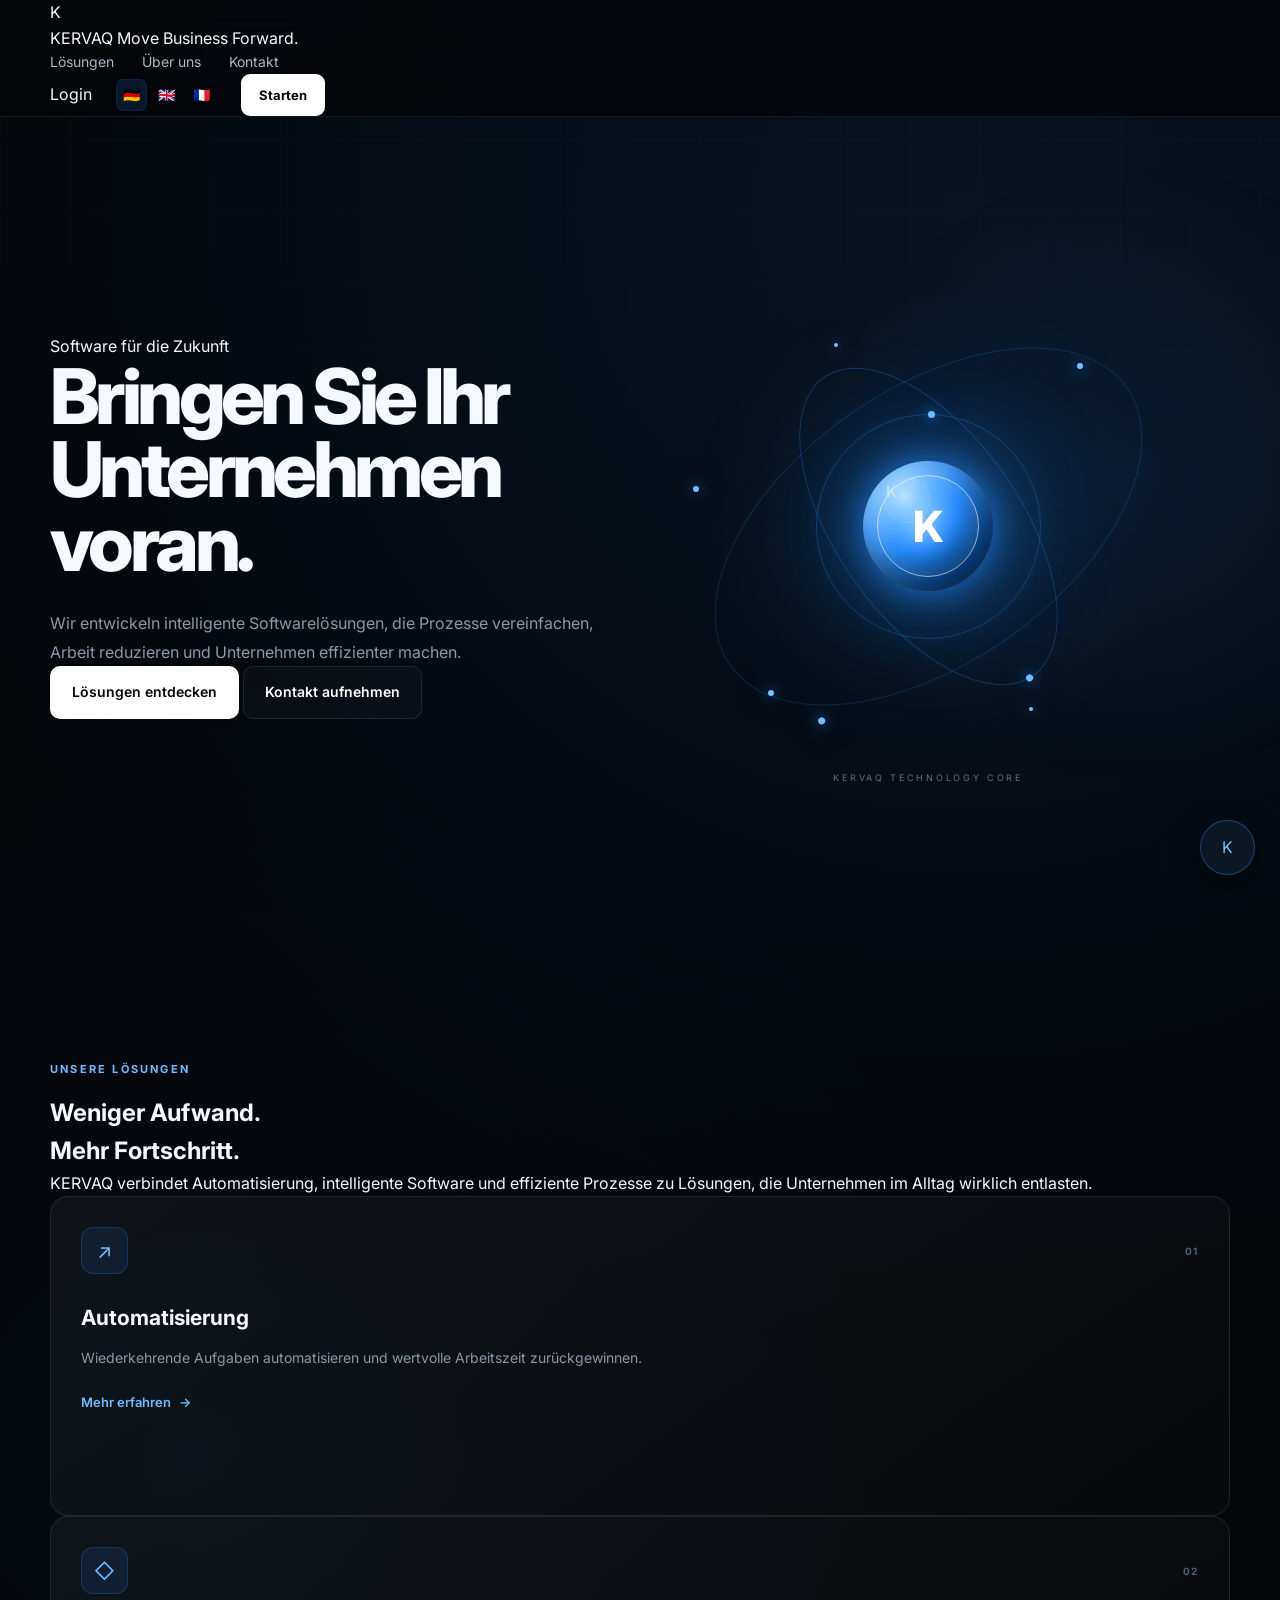
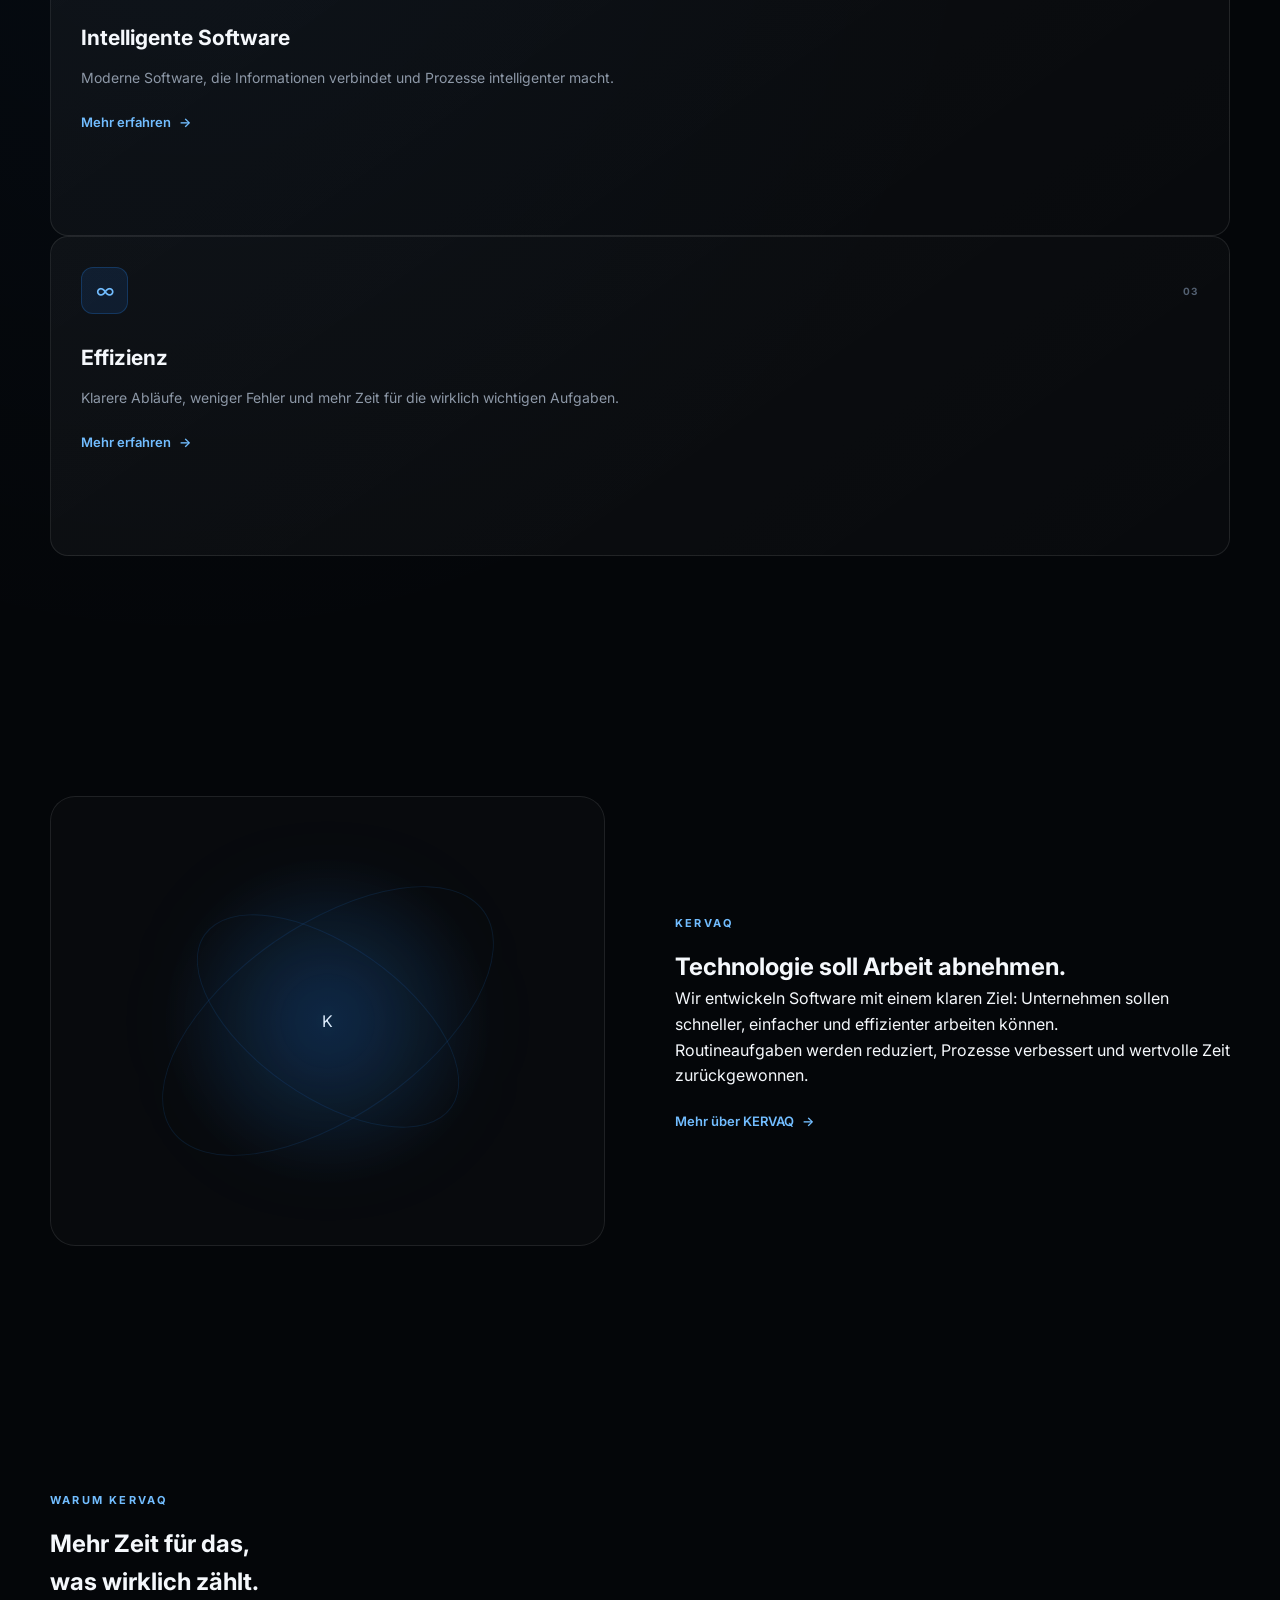
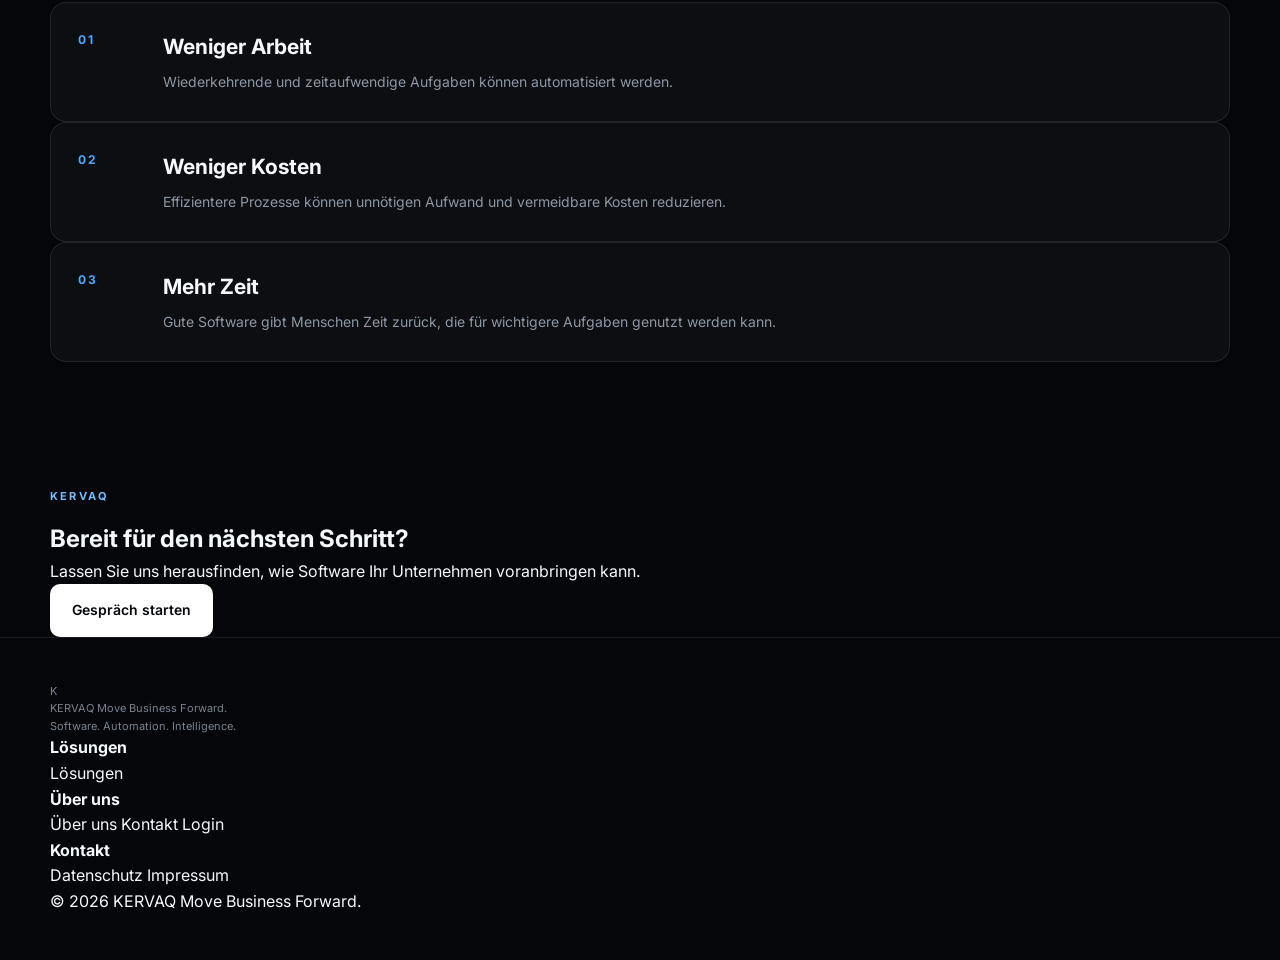
==== index.html @ b620b6ac "Update index.html" ====
<!DOCTYPE html>
<html lang="de">
<head>
    <meta charset="UTF-8">
    <meta name="viewport" content="width=device-width, initial-scale=1.0">

    <meta
        name="description"
        content="KERVAQ — Software und Automatisierung für Unternehmen. Move Business Forward."
    >

    <title>KERVAQ — Move Business Forward.</title>

    <link rel="stylesheet" href="style.css">
</head>

<body>

    <!-- =========================
         NAVIGATION
    ========================== -->
    <header class="navbar">
        <div class="container nav-container">

            <a href="index.html" class="brand">
                <div class="brand-mark">K</div>

                <div class="brand-text">
                    <span class="brand-name">KERVAQ</span>
                    <span class="brand-tagline">Move Business Forward.</span>
                </div>
            </a>

            <nav class="nav-links">
                <a href="loesungen.html" data-i18n="solutions">
                    Lösungen
                </a>

                <a href="ueber-uns.html" data-i18n="about">
                    Über uns
                </a>

                <a href="kontakt.html" data-i18n="contact">
                    Kontakt
                </a>
            </nav>

            <div class="nav-right">

                <a href="login.html" class="login-link" data-i18n="login">
                    Login
                </a>

                <div class="language-switcher">
                    <button
                        type="button"
                        class="lang-btn active"
                        data-lang="de"
                        aria-label="Deutsch"
                    >
                        🇩🇪
                    </button>

                    <button
                        type="button"
                        class="lang-btn"
                        data-lang="en"
                        aria-label="English"
                    >
                        🇬🇧
                    </button>

                    <button
                        type="button"
                        class="lang-btn"
                        data-lang="fr"
                        aria-label="Français"
                    >
                        🇫🇷
                    </button>
                </div>

                <a href="kontakt.html" class="nav-cta" data-i18n="start">
                    Starten
                </a>

                <button
                    type="button"
                    class="mobile-menu"
                    aria-label="Menü öffnen"
                >
                    <span></span>
                    <span></span>
                    <span></span>
                </button>

            </div>
        </div>
    </header>


    <main>

        <!-- =========================
             HERO
        ========================== -->
        <section class="hero">
            <div class="container">

                <div class="hero-layout">

                    <div class="hero-content">

                        <div class="hero-badge">
                            <span class="status-dot"></span>
                            <span data-i18n="heroBadge">
                                Intelligente Software für Unternehmen
                            </span>
                        </div>

                        <h1>
                            <span
                                class="hero-line"
                                data-i18n="heroTitle"
                            >
                                Bringen Sie Ihr Unternehmen voran.
                            </span>
                        </h1>

                        <p
                            class="hero-text"
                            data-i18n="heroText"
                        >
                            KERVAQ entwickelt intelligente Softwarelösungen,
                            die Prozesse automatisieren, Kosten reduzieren
                            und Unternehmen mehr Zeit für das Wesentliche geben.
                        </p>

                        <div class="hero-actions">

                            <a
                                href="kontakt.html"
                                class="btn btn-primary"
                                data-i18n="heroPrimary"
                            >
                                Projekt starten
                            </a>

                            <a
                                href="#loesungen"
                                class="btn btn-secondary"
                                data-i18n="heroSecondary"
                            >
                                Lösungen entdecken
                            </a>

                        </div>

                    </div>


                    <!-- TECHNOLOGY CORE -->
                    <div class="hero-visual">

                        <div class="tech-core">

                            <div class="system-grid"></div>

                            <div class="core-glow"></div>

                            <div class="ring ring-one"></div>
                            <div class="ring ring-two"></div>
                            <div class="ring ring-three"></div>

                            <div class="core">
                                <div class="core-inner">
                                    K
                                </div>
                            </div>

                            <div class="orbit-dot dot-one"></div>
                            <div class="orbit-dot dot-two"></div>
                            <div class="orbit-dot dot-three"></div>
                            <div class="orbit-dot dot-four"></div>
                            <div class="orbit-dot dot-five"></div>

                            <div class="core-label">
                                KERVAQ TECHNOLOGY CORE
                            </div>

                        </div>

                    </div>

                </div>

            </div>
        </section>


        <!-- =========================
             LÖSUNGEN
        ========================== -->
        <section class="section" id="loesungen">

            <div class="container">

                <div class="section-heading">

                    <span
                        class="eyebrow"
                        data-i18n="solutionsEyebrow"
                    >
                        UNSERE LÖSUNGEN
                    </span>

                    <h2 data-i18n="solutionsTitle">
                        Technologie, die Arbeit abnimmt.
                    </h2>

                    <p data-i18n="solutionsText">
                        Wir verbinden Automatisierung, intelligente Systeme
                        und moderne Software zu Lösungen, die Unternehmen
                        effizienter machen.
                    </p>

                </div>


                <div class="cards-grid">

                    <!-- CARD 01 -->
                    <article class="card">

                        <div class="card-top">

                            <div class="card-icon">
                                ↗
                            </div>

                            <span class="card-number">
                                01
                            </span>

                        </div>

                        <h3 data-i18n="automationTitle">
                            Automatisierung
                        </h3>

                        <p data-i18n="automationText">
                            Wiederkehrende Aufgaben automatisch erledigen
                            lassen und wertvolle Arbeitszeit zurückgewinnen.
                        </p>

                        <button
                            type="button"
                            class="learn-more"
                            data-open-text="automationDetails"
                        >
                            <span data-i18n="more">
                                Mehr erfahren
                            </span>

                            <span class="learn-arrow">
                                →
                            </span>
                        </button>

                        <div class="card-details">
                            <p></p>
                        </div>

                    </article>


                    <!-- CARD 02 -->
                    <article class="card">

                        <div class="card-top">

                            <div class="card-icon">
                                ◇
                            </div>

                            <span class="card-number">
                                02
                            </span>

                        </div>

                        <h3 data-i18n="intelligenceTitle">
                            Intelligente Systeme
                        </h3>

                        <p data-i18n="intelligenceText">
                            Moderne Software und intelligente Technologien
                            für bessere Entscheidungen und Abläufe.
                        </p>

                        <button
                            type="button"
                            class="learn-more"
                            data-open-text="intelligenceDetails"
                        >
                            <span data-i18n="more">
                                Mehr erfahren
                            </span>

                            <span class="learn-arrow">
                                →
                            </span>
                        </button>

                        <div class="card-details">
                            <p></p>
                        </div>

                    </article>


                    <!-- CARD 03 -->
                    <article class="card">

                        <div class="card-top">

                            <div class="card-icon">
                                ∞
                            </div>

                            <span class="card-number">
                                03
                            </span>

                        </div>

                        <h3 data-i18n="efficiencyTitle">
                            Mehr Effizienz
                        </h3>

                        <p data-i18n="efficiencyText">
                            Weniger Aufwand, weniger Kosten und mehr Zeit
                            für die Aufgaben, die wirklich wichtig sind.
                        </p>

                        <button
                            type="button"
                            class="learn-more"
                            data-open-text="efficiencyDetails"
                        >
                            <span data-i18n="more">
                                Mehr erfahren
                            </span>

                            <span class="learn-arrow">
                                →
                            </span>
                        </button>

                        <div class="card-details">
                            <p></p>
                        </div>

                    </article>

                </div>

            </div>

        </section>


        <!-- =========================
             ÜBER KERVAQ
        ========================== -->
        <section class="section section-dark">

            <div class="container about-grid">

                <div class="about-visual">

                    <div class="big-k">
                        <div class="big-k-glow"></div>
                        K
                    </div>

                </div>


                <div class="about-content">

                    <span
                        class="eyebrow"
                        data-i18n="aboutEyebrow"
                    >
                        ÜBER KERVAQ
                    </span>

                    <h2 data-i18n="aboutTitle">
                        Wir bauen Software,
                        die Unternehmen bewegt.
                    </h2>

                    <p data-i18n="aboutText">
                        Unternehmen sollten ihre Zeit nicht mit
                        wiederkehrenden manuellen Aufgaben verlieren.
                        KERVAQ entwickelt digitale Systeme, die genau
                        diese Arbeit übernehmen.
                    </p>

                    <p data-i18n="aboutText2">
                        Unser Ziel ist einfach: Prozesse vereinfachen,
                        Aufwand reduzieren und Unternehmen die Freiheit
                        geben, sich auf Wachstum zu konzentrieren.
                    </p>

                    <a
                        href="ueber-uns.html"
                        class="learn-more"
                    >
                        <span data-i18n="aboutLink">
                            Mehr über KERVAQ
                        </span>

                        <span class="learn-arrow">
                            →
                        </span>
                    </a>

                </div>

            </div>

        </section>


        <!-- =========================
             WARUM KERVAQ
        ========================== -->
        <section class="section">

            <div class="container">

                <div class="section-heading">

                    <span
                        class="eyebrow"
                        data-i18n="whyEyebrow"
                    >
                        WARUM KERVAQ
                    </span>

                    <h2 data-i18n="whyTitle">
                        Weniger Arbeit. Mehr Möglichkeiten.
                    </h2>

                </div>


                <div class="features-grid">

                    <div class="feature">

                        <span class="feature-number">
                            01
                        </span>

                        <div>
                            <h3 data-i18n="feature1Title">
                                Weniger manuelle Arbeit
                            </h3>

                            <p data-i18n="feature1Text">
                                Automatisierte Prozesse übernehmen
                                wiederkehrende Aufgaben und sparen Zeit.
                            </p>
                        </div>

                    </div>


                    <div class="feature">

                        <span class="feature-number">
                            02
                        </span>

                        <div>
                            <h3 data-i18n="feature2Title">
                                Weniger Kosten
                            </h3>

                            <p data-i18n="feature2Text">
                                Effizientere Abläufe reduzieren unnötigen
                                Aufwand und schaffen neue Möglichkeiten.
                            </p>
                        </div>

                    </div>


                    <div class="feature">

                        <span class="feature-number">
                            03
                        </span>

                        <div>
                            <h3 data-i18n="feature3Title">
                                Mehr Zeit
                            </h3>

                            <p data-i18n="feature3Text">
                                Mehr Zeit für Kunden, Wachstum, Strategie
                                und die wirklich wichtigen Dinge.
                            </p>
                        </div>

                    </div>

                </div>

            </div>

        </section>


        <!-- =========================
             CTA
        ========================== -->
        <section class="cta-section">

            <div class="container">

                <div class="cta-box">

                    <span
                        class="eyebrow"
                        data-i18n="ctaEyebrow"
                    >
                        BEREIT FÜR DEN NÄCHSTEN SCHRITT?
                    </span>

                    <h2 data-i18n="ctaTitle">
                        Lassen Sie uns Ihr Unternehmen
                        voranbringen.
                    </h2>

                    <p data-i18n="ctaText">
                        Erzählen Sie uns von Ihrem Unternehmen und Ihren
                        Herausforderungen. Gemeinsam finden wir heraus,
                        was sich automatisieren und verbessern lässt.
                    </p>

                    <a
                        href="kontakt.html"
                        class="btn btn-primary"
                        data-i18n="ctaButton"
                    >
                        Kontakt aufnehmen
                    </a>

                </div>

            </div>

        </section>

    </main>


    <!-- =========================
         AI CHAT
    ========================== -->
    <button
        type="button"
        class="ai-open"
        aria-label="KERVAQ AI öffnen"
    >
        <span class="ai-pulse"></span>
        K
    </button>


    <div class="ai-chat">

        <div class="ai-chat-header">

            <div>
                <strong data-i18n="aiTitle">
                    KERVAQ AI
                </strong>

                <span>
                    Online
                </span>
            </div>

            <button
                type="button"
                class="ai-close"
                aria-label="Chat schließen"
            >
                ×
            </button>

        </div>


        <div class="ai-messages">

            <div
                class="ai-welcome"
                data-i18n="aiWelcome"
            >
                Hallo! Ich bin die KERVAQ AI.
                Wie kann ich Ihnen helfen?
            </div>

        </div>


        <form class="ai-form">

            <input
                type="text"
                data-i18n-placeholder="aiPlaceholder"
                placeholder="Frage über KERVAQ..."
                autocomplete="off"
            >

            <button
                type="submit"
                aria-label="Nachricht senden"
            >
                →
            </button>

        </form>

    </div>


    <!-- =========================
         FOOTER
    ========================== -->
    <footer class="footer">

        <div class="container">

            <div class="footer-grid">

                <div class="footer-brand">

                    <a href="index.html" class="brand">

                        <div class="brand-mark">
                            K
                        </div>

                        <div class="brand-text">
                            <span class="brand-name">
                                KERVAQ
                            </span>

                            <span class="brand-tagline">
                                Move Business Forward.
                            </span>
                        </div>

                    </a>

                    <p>
                        Software. Automation. Intelligence.
                    </p>

                </div>


                <div class="footer-column">

                    <h4 data-i18n="footerSolutions">
                        Lösungen
                    </h4>

                    <a
                        href="loesungen.html"
                        data-i18n="solutions"
                    >
                        Lösungen
                    </a>

                </div>


                <div class="footer-column">

                    <h4 data-i18n="footerAbout">
                        Unternehmen
                    </h4>

                    <a
                        href="ueber-uns.html"
                        data-i18n="about"
                    >
                        Über uns
                    </a>

                    <a
                        href="kontakt.html"
                        data-i18n="contact"
                    >
                        Kontakt
                    </a>

                    <a
                        href="login.html"
                        data-i18n="login"
                    >
                        Login
                    </a>

                </div>


                <div class="footer-column">

                    <h4 data-i18n="footerContact">
                        Rechtliches
                    </h4>

                    <a
                        href="datenschutz.html"
                        data-i18n="footerPrivacy"
                    >
                        Datenschutz
                    </a>

                    <a
                        href="impressum.html"
                        data-i18n="footerImprint"
                    >
                        Impressum
                    </a>

                </div>

            </div>


            <div class="footer-bottom">

                <span>
                    © 2026 KERVAQ
                </span>

                <span>
                    Move Business Forward.
                </span>

            </div>

        </div>

    </footer>


    <script src="script.js"></script>

</body>
</html>
---- style.css ----
@import url('https://fonts.googleapis.com/css2?family=Inter:wght@400;500;600;700;800&display=swap');

:root {
    --bg: #040609;
    --bg-2: #070b10;
    --bg-3: #0a1017;

    --card: rgba(255, 255, 255, 0.035);
    --card-hover: rgba(255, 255, 255, 0.065);

    --border: rgba(255, 255, 255, 0.09);
    --border-blue: rgba(36, 140, 255, 0.28);

    --text: #f5f8fc;
    --muted: #8d98a7;
    --muted-2: #667180;

    --blue: #248cff;
    --blue-light: #72bdff;
    --blue-dark: #0754a5;

    --blue-glow: rgba(36, 140, 255, 0.18);

    --success: #39e994;
    --danger: #ff7777;

    --max: 1180px;
}


/* =========================================================
   RESET
========================================================= */

* {
    margin: 0;
    padding: 0;
    box-sizing: border-box;
}

html {
    scroll-behavior: smooth;
}

body {
    min-height: 100vh;

    font-family: "Inter", sans-serif;

    color: var(--text);

    background:
        radial-gradient(
            circle at 75% 5%,
            rgba(36, 140, 255, 0.10),
            transparent 28%
        ),
        radial-gradient(
            circle at 15% 35%,
            rgba(36, 140, 255, 0.035),
            transparent 28%
        ),
        var(--bg);

    line-height: 1.6;

    overflow-x: hidden;
}


/* subtle background grid */

body::before {
    content: "";

    position: fixed;

    inset: 0;

    pointer-events: none;

    background-image:
        linear-gradient(
            rgba(255,255,255,0.015) 1px,
            transparent 1px
        ),
        linear-gradient(
            90deg,
            rgba(255,255,255,0.015) 1px,
            transparent 1px
        );

    background-size: 70px 70px;

    mask-image:
        linear-gradient(
            to bottom,
            black,
            transparent 78%
        );

    z-index: -1;
}


a {
    color: inherit;
    text-decoration: none;
}

button,
input,
textarea {
    font: inherit;
}

button {
    cursor: pointer;
}

img {
    max-width: 100%;
    display: block;
}


/* =========================================================
   GLOBAL
========================================================= */

.container {
    width: min(
        var(--max),
        calc(100% - 40px)
    );

    margin: 0 auto;
}

.section {
    padding: 120px 0;
}

.eyebrow {
    display: inline-block;

    color: var(--blue-light);

    font-size: 11px;
    font-weight: 700;

    letter-spacing: 0.20em;

    text-transform: uppercase;

    margin-bottom: 15px;
}

.section-header {
    max-width: 720px;

    margin-bottom: 55px;
}

.section-title {
    font-size:
        clamp(36px, 5vw, 60px);

    line-height: 1.02;

    letter-spacing: -0.045em;

    font-weight: 800;
}

.section-text {
    max-width: 650px;

    color: var(--muted);

    font-size: 16px;

    line-height: 1.75;

    margin-top: 20px;
}


/* =========================================================
   NAVIGATION
========================================================= */

.navbar {
    position: sticky;

    top: 0;

    z-index: 1000;

    border-bottom:
        1px solid rgba(255,255,255,0.07);

    background:
        rgba(4,6,9,0.82);

    backdrop-filter: blur(20px);
}

.nav-inner {
    width: min(
        var(--max),
        calc(100% - 40px)
    );

    min-height: 82px;

    margin: 0 auto;

    display: flex;

    align-items: center;

    justify-content: space-between;

    gap: 30px;
}


/* logo */

.logo {
    display: flex;

    align-items: center;

    gap: 12px;

    flex-shrink: 0;
}

.logo-mark {
    width: 41px;
    height: 41px;

    display: grid;

    place-items: center;

    position: relative;

    border:
        1px solid
        rgba(36,140,255,0.55);

    border-radius: 11px;

    background:
        linear-gradient(
            145deg,
            rgba(36,140,255,0.12),
            rgba(36,140,255,0.025)
        );

    box-shadow:
        0 0 25px
        rgba(36,140,255,0.12);

    overflow: hidden;
}

.logo-mark::after {
    content: "";

    position: absolute;

    width: 22px;
    height: 22px;

    border:
        1px solid
        rgba(114,189,255,0.25);

    border-radius: 50%;

    animation:
        logoOrbit 5s linear infinite;
}

.logo-mark::before {
    content: "K";

    position: relative;

    z-index: 2;

    color: white;

    font-size: 21px;

    font-weight: 800;
}

.logo-text {
    display: flex;

    flex-direction: column;

    line-height: 1.05;
}

.logo-name {
    color: white;

    font-size: 18px;

    font-weight: 800;

    letter-spacing: 0.12em;
}

.logo-slogan {
    margin-top: 5px;

    color: var(--muted);

    font-size: 8px;

    letter-spacing: 0.13em;

    text-transform: uppercase;
}


/* nav */

.nav-right {
    display: flex;

    align-items: center;

    gap: 24px;
}

.nav-links {
    display: flex;

    align-items: center;

    gap: 28px;
}

.nav-links a {
    position: relative;

    color: #aeb7c4;

    font-size: 14px;

    transition:
        color 0.25s ease;
}

.nav-links a::after {
    content: "";

    position: absolute;

    left: 0;
    right: 0;

    bottom: -9px;

    height: 1px;

    background:
        var(--blue);

    transform:
        scaleX(0);

    transform-origin: center;

    transition:
        transform 0.25s ease;

    box-shadow:
        0 0 10px
        var(--blue);
}

.nav-links a:hover,
.nav-links a.active {
    color: white;
}

.nav-links a:hover::after,
.nav-links a.active::after {
    transform: scaleX(1);
}


/* nav actions */

.nav-actions {
    display: flex;

    align-items: center;

    gap: 10px;
}

.lang-switch {
    display: flex;

    align-items: center;

    gap: 3px;

    padding: 4px;

    border:
        1px solid
        var(--border);

    border-radius: 10px;

    background:
        rgba(255,255,255,0.025);
}

.lang-btn {
    border: 0;

    background: transparent;

    color: #788493;

    padding: 5px 7px;

    border-radius: 7px;

    font-size: 14px;

    transition:
        all 0.2s ease;
}

.lang-btn:hover,
.lang-btn.active {
    color: white;

    background:
        rgba(36,140,255,0.14);

    box-shadow:
        inset 0 0 0 1px
        rgba(36,140,255,0.10);
}

.nav-cta {
    padding: 11px 18px;

    border-radius: 9px;

    background: white;

    color: #040609;

    font-size: 13px;

    font-weight: 700;

    transition:
        transform 0.2s ease,
        box-shadow 0.2s ease;
}

.nav-cta:hover {
    transform:
        translateY(-2px);

    box-shadow:
        0 10px 35px
        rgba(255,255,255,0.13);
}

.mobile-menu {
    display: none;

    width: 42px;
    height: 42px;

    border:
        1px solid
        var(--border);

    border-radius: 9px;

    background:
        rgba(255,255,255,0.04);

    color: white;
}


/* =========================================================
   HERO
========================================================= */

.hero {
    position: relative;

    min-height:
        calc(100vh - 82px);

    display: flex;

    align-items: center;

    overflow: hidden;
}


/* blue light in hero */

.hero::before {
    content: "";

    position: absolute;

    width: 650px;
    height: 650px;

    right: -180px;
    top: 30px;

    border-radius: 50%;

    background:
        radial-gradient(
            circle,
            rgba(36,140,255,0.09),
            transparent 68%
        );

    pointer-events: none;
}


.hero-layout {
    min-height:
        calc(100vh - 82px);

    display: grid;

    grid-template-columns:
        minmax(0, 0.95fr)
        minmax(480px, 1.05fr);

    align-items: center;

    gap: 30px;
}


/* left */

.hero-content {
    position: relative;

    z-index: 5;

    padding:
        60px 0;

    animation:
        fadeUp 0.8s ease both;
}

.badge {
    display: inline-flex;

    align-items: center;

    gap: 9px;

    padding: 8px 13px;

    margin-bottom: 28px;

    border:
        1px solid
        rgba(36,140,255,0.25);

    border-radius: 999px;

    background:
        rgba(36,140,255,0.07);

    color:
        #83bdff;

    font-size: 11px;

    letter-spacing: 0.12em;

    text-transform: uppercase;
}

.badge-dot {
    width: 6px;
    height: 6px;

    border-radius: 50%;

    background:
        var(--blue);

    box-shadow:
        0 0 14px
        var(--blue);

    animation:
        pulse 2s infinite;
}

.hero h1 {
    max-width: 700px;

    font-size:
        clamp(48px, 6vw, 82px);

    line-height: 0.96;

    letter-spacing: -0.06em;

    font-weight: 800;
}

.hero-line {
    display: block;
}

.gradient-text {
    background:
        linear-gradient(
            100deg,
            #ffffff 10%,
            #b8ddff 48%,
            #248cff 100%
        );

    -webkit-background-clip: text;

    background-clip: text;

    color: transparent;
}

.hero p {
    max-width: 590px;

    margin-top: 28px;

    color: var(--muted);

    font-size: 16px;

    line-height: 1.8;
}

.hero-buttons {
    display: flex;

    align-items: center;

    gap: 12px;

    margin-top: 34px;

    flex-wrap: wrap;
}


/* =========================================================
   BUTTONS
========================================================= */

.btn {
    display: inline-flex;

    align-items: center;

    justify-content: center;

    gap: 9px;

    padding: 14px 21px;

    border:
        1px solid
        var(--border);

    border-radius: 10px;

    font-size: 14px;

    font-weight: 600;

    transition:
        all 0.25s ease;
}

.btn-primary {
    background: white;

    color: #040609;

    box-shadow:
        0 0 0
        rgba(36,140,255,0);
}

.btn-primary:hover {
    transform:
        translateY(-2px);

    box-shadow:
        0 12px 40px
        rgba(36,140,255,0.18);
}

.btn-secondary {
    color: white;

    background:
        rgba(255,255,255,0.025);
}

.btn-secondary:hover {
    transform:
        translateY(-2px);

    background:
        rgba(36,140,255,0.08);

    border-color:
        rgba(36,140,255,0.30);
}


/* =========================================================
   TECHNOLOGY CORE
========================================================= */

.hero-visual {
    min-height: 650px;

    position: relative;

    display: flex;

    align-items: center;

    justify-content: center;
}

.hero-visual::before {
    content: "";

    position: absolute;

    width: 500px;
    height: 500px;

    border-radius: 50%;

    background:
        radial-gradient(
            circle,
            rgba(36,140,255,0.11),
            transparent 68%
        );
}

.tech-core {
    position: relative;

    width: 520px;
    height: 520px;

    display: grid;

    place-items: center;
}


/* grid */

.system-grid {
    position: absolute;

    width: 440px;
    height: 440px;

    border-radius: 50%;

    background-image:
        linear-gradient(
            rgba(36,140,255,0.045) 1px,
            transparent 1px
        ),
        linear-gradient(
            90deg,
            rgba(36,140,255,0.045) 1px,
            transparent 1px
        );

    background-size: 34px 34px;

    mask-image:
        radial-gradient(
            circle,
            black 20%,
            transparent 72%
        );

    transform:
        perspective(500px)
        rotateX(62deg);

    animation:
        gridPulse 5s ease-in-out infinite;
}


/* glow */

.core-glow {
    position: absolute;

    width: 190px;
    height: 190px;

    border-radius: 50%;

    background:
        rgba(36,140,255,0.22);

    filter:
        blur(48px);

    animation:
        coreGlow 3s ease-in-out infinite;
}


/* central planet */

.core {
    position: relative;

    width: 130px;
    height: 130px;

    border-radius: 50%;

    z-index: 5;

    background:
        radial-gradient(
            circle at 32% 27%,
            #b4e2ff 0%,
            #5eb2ff 22%,
            #248cff 43%,
            #0751a4 70%,
            #021b3b 100%
        );

    box-shadow:
        0 0 35px
        rgba(36,140,255,0.65),

        0 0 90px
        rgba(36,140,255,0.30),

        inset -14px -18px 30px
        rgba(0,0,0,0.38),

        inset 10px 8px 25px
        rgba(255,255,255,0.25);

    animation:
        coreFloat 4s ease-in-out infinite;
}

.core::before {
    content: "";

    position: absolute;

    inset: 14px;

    border:
        1px solid
        rgba(255,255,255,0.58);

    border-radius: 50%;

    box-shadow:
        inset 0 0 20px
        rgba(255,255,255,0.12);
}

.core::after {
    content: "K";

    position: absolute;

    inset: 0;

    display: grid;

    place-items: center;

    color: white;

    font-size: 43px;

    font-weight: 800;

    text-shadow:
        0 0 20px
        rgba(255,255,255,0.45);
}

.core-inner {
    position: absolute;

    width: 45px;
    height: 45px;

    top: 17px;
    left: 22px;

    border:
        1px solid
        rgba(255,255,255,0.22);

    border-radius: 50%;

    opacity: 0.55;
}


/* orbit rings */

.ring {
    position: absolute;

    border:
        1px solid
        rgba(36,140,255,0.28);

    border-radius: 50%;

    pointer-events: none;
}

.ring-one {
    width: 225px;
    height: 225px;

    animation:
        orbitOne 13s linear infinite;
}

.ring-two {
    width: 365px;
    height: 185px;

    transform:
        rotate(55deg);

    animation:
        orbitTwo 16s linear infinite;
}

.ring-three {
    width: 485px;
    height: 275px;

    transform:
        rotate(-35deg);

    border-color:
        rgba(36,140,255,0.20);

    animation:
        orbitThree 21s linear infinite;
}


/* little points on orbit */

.ring-one::after,
.ring-two::after,
.ring-three::after {
    content: "";

    position: absolute;

    width: 7px;
    height: 7px;

    border-radius: 50%;

    background:
        #72bdff;

    box-shadow:
        0 0 14px
        #248cff,

        0 0 30px
        rgba(36,140,255,0.55);
}

.ring-one::after {
    top: -4px;
    left: 50%;
}

.ring-two::after {
    top: 50%;
    right: -4px;
}

.ring-three::after {
    bottom: 13%;
    left: 8%;
}


/* extra points */

.orbit-dot {
    position: absolute;

    width: 6px;
    height: 6px;

    border-radius: 50%;

    background:
        #7ac1ff;

    box-shadow:
        0 0 14px
        #248cff,

        0 0 30px
        rgba(36,140,255,0.55);

    z-index: 4;
}

.dot-one {
    top: 97px;
    right: 105px;

    animation:
        dotFloatOne 4s ease-in-out infinite;
}

.dot-two {
    bottom: 90px;
    left: 100px;

    animation:
        dotFloatTwo 5s ease-in-out infinite;
}

.dot-three {
    top: 220px;
    left: 25px;

    animation:
        dotFloatThree 4.5s ease-in-out infinite;
}

.dot-four {
    top: 77px;
    left: 166px;

    width: 4px;
    height: 4px;
}

.dot-five {
    bottom: 75px;
    right: 155px;

    width: 4px;
    height: 4px;
}


/* label */

.core-label {
    position: absolute;

    bottom: 1px;

    color:
        #667180;

    font-size: 9px;

    letter-spacing: 0.30em;

    text-transform: uppercase;
}


/* =========================================================
   SOLUTION CARDS
========================================================= */

.cards {
    display: grid;

    grid-template-columns:
        repeat(3, 1fr);

    gap: 18px;

    align-items: start;
}

.card {
    position: relative;

    min-height: 320px;

    padding: 30px;

    border:
        1px solid
        var(--border);

    border-radius: 18px;

    background:
        linear-gradient(
            145deg,
            rgba(255,255,255,0.045),
            rgba(255,255,255,0.018)
        );

    overflow: hidden;

    transition:
        transform 0.35s ease,
        border-color 0.35s ease,
        background 0.35s ease,
        box-shadow 0.35s ease;
}

.card::before {
    content: "";

    position: absolute;

    width: 230px;
    height: 230px;

    top: -120px;
    right: -110px;

    border-radius: 50%;

    background:
        rgba(36,140,255,0.09);

    filter:
        blur(40px);

    opacity: 0;

    transition:
        opacity 0.35s ease;
}

.card:hover,
.card.open {
    transform:
        translateY(-6px);

    border-color:
        var(--border-blue);

    background:
        linear-gradient(
            145deg,
            rgba(255,255,255,0.065),
            rgba(36,140,255,0.025)
        );

    box-shadow:
        0 20px 65px
        rgba(0,0,0,0.25);
}

.card:hover::before,
.card.open::before {
    opacity: 1;
}

.card-top {
    display: flex;

    align-items: center;

    justify-content: space-between;

    margin-bottom: 27px;
}

.card-icon {
    width: 47px;
    height: 47px;

    display: grid;

    place-items: center;

    border:
        1px solid
        rgba(36,140,255,0.24);

    border-radius: 12px;

    background:
        rgba(36,140,255,0.11);

    color:
        var(--blue-light);

    font-size: 20px;

    transition:
        transform 0.3s ease,
        box-shadow 0.3s ease;
}

.card:hover .card-icon {
    transform:
        scale(1.06)
        rotate(-5deg);

    box-shadow:
        0 0 25px
        rgba(36,140,255,0.16);
}

.card-number {
    color:
        #536071;

    font-size: 10px;

    font-weight: 700;

    letter-spacing: 0.16em;
}

.card h3 {
    font-size: 21px;

    margin-bottom: 11px;
}

.card p {
    color:
        var(--muted);

    font-size: 14px;

    line-height: 1.7;
}


/* more button */

.learn-more {
    display: inline-flex;

    align-items: center;

    gap: 8px;

    margin-top: 22px;

    padding: 0;

    border: 0;

    background: transparent;

    color:
        var(--blue-light);

    font-size: 13px;

    font-weight: 600;

    transition:
        color 0.2s ease;
}

.learn-more:hover {
    color: white;
}

.learn-arrow {
    display: inline-block;

    transition:
        transform 0.3s ease;
}

.learn-more:hover .learn-arrow {
    transform:
        translateX(4px);
}

.card.open .learn-arrow {
    transform:
        rotate(90deg);
}


/* THIS is the expandable area */

.card-details {
    display: none;

    margin-top: 20px;

    padding-top: 19px;

    border-top:
        1px solid
        rgba(255,255,255,0.08);

    color:
        #aeb7c4;

    font-size: 13px;

    line-height: 1.75;

    animation:
        detailsIn 0.3s ease both;
}

.card.open .card-details {
    display: block;
}


/* =========================================================
   ABOUT
========================================================= */

.about-grid {
    display: grid;

    grid-template-columns:
        1fr 1fr;

    gap: 70px;

    align-items: center;
}

.big-k {
    min-height: 450px;

    position: relative;

    display: grid;

    place-items: center;

    overflow: hidden;

    border:
        1px solid
        var(--border);

    border-radius: 25px;

    background:
        radial-gradient(
            circle,
            rgba(36,140,255,0.14),
            transparent 46%
        ),
        rgba(255,255,255,0.02);
}

.big-k::before,
.big-k::after {
    content: "";

    position: absolute;

    border-radius: 50%;

    border:
        1px solid
        rgba(36,140,255,0.12);
}

.big-k::before {
    width: 300px;
    height: 150px;

    transform:
        rotate(35deg);
}

.big-k::after {
    width: 380px;
    height: 190px;

    transform:
        rotate(-35deg);
}

.big-k span {
    position: relative;

    z-index: 3;

    font-size: 280px;

    line-height: 1;

    font-weight: 800;

    color:
        rgba(255,255,255,0.025);

    text-shadow:
        0 0 80px
        rgba(36,140,255,0.18);

    user-select: none;
}

.big-k-glow {
    position: absolute;

    width: 180px;
    height: 180px;

    border-radius: 50%;

    background:
        rgba(36,140,255,0.15);

    filter:
        blur(60px);

    animation:
        coreGlow 4s ease-in-out infinite;
}

.about-copy h2 {
    font-size:
        clamp(32px, 4vw, 50px);

    line-height: 1.05;

    letter-spacing: -0.04em;
}

.about-copy p {
    max-width: 600px;

    color:
        var(--muted);

    margin-top: 22px;
}


/* =========================================================
   FEATURES
========================================================= */

.feature-list {
    display: grid;

    gap: 12px;
}

.feature {
    display: grid;

    grid-template-columns:
        70px 1fr;

    gap: 15px;

    padding: 27px;

    border:
        1px solid
        var(--border);

    border-radius: 16px;

    background:
        var(--card);

    transition:
        transform 0.25s ease,
        border-color 0.25s ease,
        background 0.25s ease;
}

.feature:hover {
    transform:
        translateX(5px);

    border-color:
        rgba(36,140,255,0.20);

    background:
        var(--card-hover);
}

.feature-number {
    color:
        #4ea7ff;

    font-size: 12px;

    font-weight: 700;

    letter-spacing: 0.15em;
}

.feature h3 {
    font-size: 21px;
}

.feature p {
    color:
        var(--muted);

    margin-top: 8px;

    font-size: 14px;
}


/* =========================================================
   PAGE HERO — OTHER PAGES
========================================================= */

.page-hero {
    position: relative;

    padding:
        130px 0 90px;

    text-align: center;

    overflow: hidden;
}

.page-hero::before {
    content: "";

    position: absolute;

    width: 450px;
    height: 450px;

    left: 50%;
    top: -260px;

    transform:
        translateX(-50%);

    border-radius: 50%;

    background:
        radial-gradient(
            circle,
            rgba(36,140,255,0.12),
            transparent 68%
        );

    pointer-events: none;
}

.page-hero .eyebrow,
.page-hero h1,
.page-hero p {
    position: relative;

    z-index: 2;
}

.page-hero h1 {
    max-width: 900px;

    margin: 0 auto;

    font-size:
        clamp(44px, 7vw, 78px);

    line-height: 0.98;

    letter-spacing: -0.055em;
}

.page-hero p {
    max-width: 650px;

    margin: 25px auto 0;

    color:
        var(--muted);

    font-size: 17px;

    line-height: 1.75;
}


/* =========================================================
   SOLUTIONS PAGE
========================================================= */

.solution-list {
    display: grid;

    gap: 18px;
}

.solution-block {
    display: grid;

    grid-template-columns:
        100px 1fr;

    gap: 30px;

    padding: 35px;

    border:
        1px solid
        var(--border);

    border-radius: 20px;

    background:
        var(--card);

    transition:
        border-color 0.25s ease,
        transform 0.25s ease,
        background 0.25s ease;
}

.solution-block:hover {
    transform:
        translateY(-4px);

    border-color:
        rgba(36,140,255,0.22);

    background:
        var(--card-hover);
}

.solution-number {
    color:
        var(--blue-light);

    font-size: 13px;

    font-weight: 700;

    letter-spacing: 0.15em;
}

.solution-block h2 {
    font-size:
        clamp(27px, 4vw, 40px);

    letter-spacing: -0.035em;

    line-height: 1.05;
}

.solution-block p {
    max-width: 720px;

    color:
        var(--muted);

    margin-top: 14px;

    font-size: 14px;

    line-height: 1.8;
}


/* =========================================================
   CONTACT
========================================================= */

.contact-grid {
    display: grid;

    grid-template-columns:
        0.8fr 1.2fr;

    gap: 60px;

    align-items: start;
}

.contact-info {
    padding-top: 15px;
}

.contact-item {
    margin-bottom: 30px;
}

.contact-item span {
    display: block;

    color:
        var(--blue-light);

    font-size: 11px;

    text-transform: uppercase;

    letter-spacing: 0.15em;

    margin-bottom: 7px;
}

.contact-item strong {
    font-size: 17px;
}

.contact-form {
    padding: 32px;

    border:
        1px solid
        var(--border);

    border-radius: 18px;

    background:
        var(--card);

    box-shadow:
        0 25px 80px
        rgba(0,0,0,0.20);
}

.form-group {
    margin-bottom: 18px;
}

.form-group label {
    display: block;

    color:
        #aeb7c4;

    font-size: 12px;

    margin-bottom: 7px;
}

.form-group input,
.form-group textarea {
    width: 100%;

    border:
        1px solid
        var(--border);

    border-radius: 10px;

    background:
        rgba(255,255,255,0.035);

    color: white;

    padding: 13px;

    outline: none;

    transition:
        border-color 0.2s ease,
        box-shadow 0.2s ease;
}

.form-group textarea {
    min-height: 150px;

    resize: vertical;
}

.form-group input:focus,
.form-group textarea:focus {
    border-color:
        rgba(36,140,255,0.55);

    box-shadow:
        0 0 0 3px
        rgba(36,140,255,0.07);
}


/* =========================================================
   LOGIN
========================================================= */

.login-page {
    min-height:
        calc(100vh - 82px);

    display: grid;

    place-items: center;

    padding:
        70px 20px;
}

.login-card {
    position: relative;

    width:
        min(450px, 100%);

    padding: 38px;

    border:
        1px solid
        var(--border);

    border-radius: 20px;

    background:
        linear-gradient(
            145deg,
            rgba(255,255,255,0.05),
            rgba(36,140,255,0.025)
        );

    box-shadow:
        0 25px 90px
        rgba(0,0,0,0.40);

    overflow: hidden;
}

.login-card::before {
    content: "";

    position: absolute;

    width: 180px;
    height: 180px;

    top: -110px;
    right: -80px;

    border-radius: 50%;

    background:
        rgba(36,140,255,0.13);

    filter:
        blur(35px);
}

.login-logo {
    position: relative;

    text-align: center;

    margin-bottom: 30px;
}

.login-logo .logo-mark {
    margin:
        0 auto 15px;
}

.login-card h1 {
    font-size: 30px;

    letter-spacing: -0.03em;
}

.login-card > p {
    color:
        var(--muted);

    font-size: 13px;

    margin-top: 7px;

    margin-bottom: 27px;
}

.login-error {
    display: none;

    color:
        #ff9a9a;

    background:
        rgba(255,70,70,0.08);

    border:
        1px solid
        rgba(255,70,70,0.15);

    padding: 10px;

    border-radius: 8px;

    font-size: 12px;

    margin-bottom: 15px;
}

.login-note {
    color:
        var(--muted-2);

    font-size: 11px;

    margin-top: 18px;

    text-align: center;
}


/* =========================================================
   DASHBOARD
========================================================= */

.dashboard {
    min-height: 100vh;

    display: flex;
}

.dashboard-sidebar {
    width: 250px;

    min-height: 100vh;

    position: fixed;

    left: 0;
    top: 0;
    bottom: 0;

    z-index: 100;

    padding: 25px 16px;

    border-right:
        1px solid
        var(--border);

    background:
        #06090d;
}

.dashboard-brand {
    padding:
        0 10px 30px;
}

.dashboard-nav {
    display: grid;

    gap: 6px;
}

.dashboard-nav a,
.logout-btn {
    width: 100%;

    border: 0;

    background: transparent;

    color:
        #7e8997;

    padding:
        12px 13px;

    border-radius: 9px;

    text-align: left;

    font-size: 13px;

    transition:
        all 0.2s ease;
}

.dashboard-nav a:hover,
.dashboard-nav a.active {
    color: white;

    background:
        rgba(36,140,255,0.08);
}

.dashboard-bottom {
    position: absolute;

    bottom: 25px;

    left: 16px;
    right: 16px;
}

.logout-btn:hover {
    color:
        #ff8e8e;

    background:
        rgba(255,70,70,0.05);
}

.dashboard-main {
    width:
        calc(100% - 250px);

    margin-left: 250px;

    min-height: 100vh;
}

.dashboard-topbar {
    height: 78px;

    padding:
        0 35px;

    display: flex;

    align-items: center;

    justify-content: space-between;

    border-bottom:
        1px solid
        var(--border);

    background:
        rgba(5,7,10,0.80);

    backdrop-filter:
        blur(15px);
}

.dashboard-topbar h1 {
    font-size: 17px;
}

.user-pill {
    display: flex;

    align-items: center;

    gap: 10px;

    color:
        #aeb7c4;

    font-size: 12px;
}

.user-avatar {
    width: 32px;
    height: 32px;

    display: grid;

    place-items: center;

    border-radius: 50%;

    background:
        rgba(36,140,255,0.15);

    color:
        #73b9ff;

    font-weight: 700;
}

.dashboard-content {
    padding: 35px;
}

.dashboard-welcome {
    margin-bottom: 30px;
}

.dashboard-welcome h2 {
    font-size: 28px;

    letter-spacing: -0.03em;
}

.dashboard-welcome p {
    color:
        var(--muted);

    font-size: 13px;

    margin-top: 5px;
}

.stats {
    display: grid;

    grid-template-columns:
        repeat(4, 1fr);

    gap: 15px;

    margin-bottom: 25px;
}

.stat {
    position: relative;

    padding: 22px;

    border:
        1px solid
        var(--border);

    border-radius: 14px;

    background:
        var(--card);

    overflow: hidden;
}

.stat::after {
    content: "";

    position: absolute;

    width: 90px;
    height: 90px;

    right: -45px;
    top: -45px;

    border-radius: 50%;

    background:
        rgba(36,140,255,0.08);

    filter:
        blur(15px);
}

.stat-label {
    color:
        #7e8997;

    font-size: 11px;
}

.stat-value {
    font-size: 29px;

    font-weight: 700;

    margin-top: 8px;
}

.stat-change {
    color:
        var(--success);

    font-size: 11px;

    margin-top: 5px;
}

.dashboard-grid {
    display: grid;

    grid-template-columns:
        1.4fr 1fr;

    gap: 18px;
}

.dashboard-panel {
    padding: 25px;

    border:
        1px solid
        var(--border);

    border-radius: 16px;

    background:
        var(--card);
}

.panel-header {
    display: flex;

    align-items: center;

    justify-content: space-between;

    margin-bottom: 20px;
}

.panel-header h3 {
    font-size: 16px;
}

.panel-header span {
    color:
        #687382;

    font-size: 11px;
}

.activity-list {
    display: grid;

    gap: 14px;
}

.activity {
    display: flex;

    align-items: center;

    gap: 12px;

    padding-bottom: 14px;

    border-bottom:
        1px solid
        rgba(255,255,255,0.05);
}

.activity:last-child {
    border-bottom: 0;

    padding-bottom: 0;
}

.activity-icon {
    width: 35px;
    height: 35px;

    display: grid;

    place-items: center;

    flex-shrink: 0;

    border-radius: 9px;

    background:
        rgba(36,140,255,0.10);

    color:
        #63b1ff;

    font-size: 12px;
}

.activity strong {
    display: block;

    font-size: 12px;
}

.activity span {
    color:
        #687382;

    font-size: 10px;
}

.ai-dashboard {
    min-height: 220px;

    display: flex;

    flex-direction: column;

    justify-content: center;
}

.ai-dashboard-icon {
    width: 48px;
    height: 48px;

    display: grid;

    place-items: center;

    border-radius: 13px;

    background:
        rgba(36,140,255,0.12);

    color:
        #64b4ff;

    margin-bottom: 15px;
}

.ai-dashboard h3 {
    font-size: 18px;
}

.ai-dashboard p {
    color:
        var(--muted);

    font-size: 12px;

    margin-top: 7px;
}

.coming-soon {
    display: inline-block;

    width: fit-content;

    margin-top: 15px;

    padding: 5px 9px;

    border:
        1px solid
        rgba(36,140,255,0.20);

    border-radius: 999px;

    color:
        #66b5ff;

    font-size: 9px;

    text-transform: uppercase;

    letter-spacing: 0.12em;
}


/* =========================================================
   AI CHAT
========================================================= */

.ai-chat {
    position: fixed;

    right: 25px;
    bottom: 25px;

    width: 350px;

    z-index: 2000;

    display: none;

    overflow: hidden;

    border:
        1px solid
        rgba(36,140,255,0.25);

    border-radius: 18px;

    background:
        rgba(8,12,17,0.96);

    backdrop-filter:
        blur(20px);

    box-shadow:
        0 20px 70px
        rgba(0,0,0,0.55);
}

.ai-chat.open {
    display: block;

    animation:
        chatIn 0.25s ease both;
}

.ai-chat-header {
    display: flex;

    align-items: center;

    justify-content: space-between;

    padding:
        15px 17px;

    border-bottom:
        1px solid
        var(--border);
}

.ai-title {
    display: flex;

    align-items: center;

    gap: 10px;

    font-size: 13px;

    font-weight: 700;
}

.ai-status {
    width: 8px;
    height: 8px;

    border-radius: 50%;

    background:
        var(--success);

    box-shadow:
        0 0 10px
        var(--success);
}

.ai-close {
    border: 0;

    background: transparent;

    color:
        #87919f;

    font-size: 18px;
}

.ai-messages {
    height: 280px;

    overflow-y: auto;

    padding: 16px;

    display: flex;

    flex-direction: column;

    gap: 10px;
}

.ai-message {
    max-width: 85%;

    padding:
        10px 12px;

    border-radius: 11px;

    font-size: 12px;

    line-height: 1.5;
}

.ai-message.bot {
    align-self: flex-start;

    color:
        #cbd3dd;

    background:
        rgba(255,255,255,0.05);
}

.ai-message.user {
    align-self: flex-end;

    color:
        #dceeff;

    background:
        rgba(36,140,255,0.17);
}

.ai-form {
    display: flex;

    gap: 8px;

    padding: 12px;

    border-top:
        1px solid
        var(--border);
}

.ai-form input {
    min-width: 0;

    flex: 1;

    padding: 10px;

    border:
        1px solid
        var(--border);

    border-radius: 9px;

    outline: none;

    background:
        rgba(255,255,255,0.04);

    color: white;

    font-size: 12px;
}

.ai-form input:focus {
    border-color:
        rgba(36,140,255,0.50);
}

.ai-form button {
    border: 0;

    border-radius: 9px;

    padding:
        0 13px;

    background: white;

    color:
        #05070a;

    font-weight: 700;
}

.ai-open {
    position: fixed;

    right: 25px;
    bottom: 25px;

    z-index: 1999;

    width: 55px;
    height: 55px;

    border:
        1px solid
        rgba(36,140,255,0.40);

    border-radius: 50%;

    background:
        #0b1725;

    color:
        #7bc0ff;

    box-shadow:
        0 10px 35px
        rgba(0,0,0,0.4);

    transition:
        transform 0.25s ease,
        box-shadow 0.25s ease;
}

.ai-open:hover {
    transform:
        scale(1.07);

    box-shadow:
        0 10px 40px
        rgba(36,140,255,0.22);
}

.ai-open.hidden {
    display: none;
}


/* =========================================================
   LEGAL
========================================================= */

.legal {
    max-width: 850px;

    margin: 0 auto;

    padding:
        100px 0;
}

.legal h1 {
    font-size: 50px;

    line-height: 1;

    letter-spacing: -0.04em;

    margin-bottom: 35px;
}

.legal h2 {
    font-size: 23px;

    margin-top: 38px;

    margin-bottom: 10px;
}

.legal p,
.legal li {
    color:
        var(--muted);

    font-size: 14px;

    line-height: 1.8;
}

.legal ul {
    padding-left: 20px;

    margin-top: 10px;
}

.legal-notice {
    padding: 17px;

    margin-bottom: 30px;

    border:
        1px solid
        rgba(255,180,60,0.20);

    border-radius: 12px;

    background:
        rgba(255,180,60,0.05);

    color:
        #cbb58e;

    font-size: 12px;
}


/* =========================================================
   FOOTER
========================================================= */

.footer {
    border-top:
        1px solid
        var(--border);

    padding:
        45px 0;
}

.footer-inner {
    display: flex;

    align-items: center;

    justify-content: space-between;

    gap: 30px;
}

.footer-brand {
    color:
        #788391;

    font-size: 11px;
}

.footer-brand strong {
    display: block;

    color: white;

    font-size: 15px;

    letter-spacing: 0.12em;

    margin-bottom: 4px;
}

.footer-links {
    display: flex;

    gap: 20px;

    flex-wrap: wrap;
}

.footer-links a {
    color:
        #788391;

    font-size: 11px;

    transition:
        color 0.2s ease;
}

.footer-links a:hover {
    color: white;
}


/* =========================================================
   ANIMATIONS
========================================================= */

@keyframes fadeUp {

    from {
        opacity: 0;

        transform:
            translateY(25px);
    }

    to {
        opacity: 1;

        transform:
            translateY(0);
    }
}


@keyframes pulse {

    0%,
    100% {
        opacity: 0.5;

        transform:
            scale(0.9);
    }

    50% {
        opacity: 1;

        transform:
            scale(1.15);
    }
}


@keyframes coreGlow {

    0%,
    100% {
        opacity: 0.6;

        transform:
            scale(0.9);
    }

    50% {
        opacity: 1;

        transform:
            scale(1.15);
    }
}


@keyframes coreFloat {

    0%,
    100% {
        transform:
            translateY(0);
    }

    50% {
        transform:
            translateY(-10px);
    }
}


@keyframes orbitOne {

    from {
        transform:
            rotate(0deg);
    }

    to {
        transform:
            rotate(360deg);
    }
}


@keyframes orbitTwo {

    from {
        transform:
            rotate(55deg);
    }

    to {
        transform:
            rotate(415deg);
    }
}


@keyframes orbitThree {

    from {
        transform:
            rotate(-35deg);
    }

    to {
        transform:
            rotate(325deg);
    }
}


@keyframes gridPulse {

    0%,
    100% {
        opacity: 0.25;
    }

    50% {
        opacity: 0.55;
    }
}


@keyframes dotFloatOne {

    0%,
    100% {
        transform:
            translate(0,0);
    }

    50% {
        transform:
            translate(12px,-10px);
    }
}


@keyframes dotFloatTwo {

    0%,
    100% {
        transform:
            translate(0,0);
    }

    50% {
        transform:
            translate(-10px,8px);
    }
}


@keyframes dotFloatThree {

    0%,
    100% {
        transform:
            translate(0,0);
    }

    50% {
        transform:
            translate(-8px,-12px);
    }
}


@keyframes detailsIn {

    from {
        opacity: 0;

        transform:
            translateY(-6px);
    }

    to {
        opacity: 1;

        transform:
            translateY(0);
    }
}


@keyframes chatIn {

    from {
        opacity: 0;

        transform:
            translateY(15px)
            scale(0.97);
    }

    to {
        opacity: 1;

        transform:
            translateY(0)
            scale(1);
    }
}


@keyframes logoOrbit {

    from {
        transform:
            rotate(0deg);
    }

    to {
        transform:
            rotate(360deg);
    }
}


/* =========================================================
   TABLET
========================================================= */

@media (max-width: 1050px) {

    .hero-layout {
        grid-template-columns:
            minmax(0, 0.9fr)
            minmax(400px, 1fr);

        gap: 0;
    }

    .hero h1 {
        font-size:
            clamp(44px, 6vw, 68px);
    }

    .tech-core {
        transform:
            scale(0.86);
    }

    .hero-visual {
        min-height: 570px;
    }

    .nav-links {
        gap: 18px;
    }
}


/* =========================================================
   MOBILE / TABLET
========================================================= */

@media (max-width: 950px) {

    .nav-links {
        display: none;
    }

    .mobile-menu {
        display: block;
    }

    .nav-right {
        gap: 10px;
    }


    /* hero becomes centered */

    .hero-layout {
        grid-template-columns: 1fr;

        min-height: auto;

        text-align: center;

        padding-top: 20px;
    }

    .hero-content {
        padding:
            70px 0 15px;
    }

    .hero-content p {
        margin-left: auto;
        margin-right: auto;
    }

    .hero-buttons {
        justify-content: center;
    }

    .hero-visual {
        min-height: 520px;
    }


    .cards {
        grid-template-columns: 1fr;
    }

    .about-grid {
        grid-template-columns: 1fr;
    }

    .contact-grid {
        grid-template-columns: 1fr;
    }

    .stats {
        grid-template-columns:
            repeat(2, 1fr);
    }

    .dashboard-grid {
        grid-template-columns: 1fr;
    }
}


/* =========================================================
   MOBILE
========================================================= */

@media (max-width: 700px) {

    .container {
        width:
            calc(100% - 28px);
    }

    .nav-inner {
        width:
            calc(100% - 28px);

        min-height: 72px;
    }

    .nav-cta {
        display: none;
    }

    .logo-slogan {
        display: none;
    }


    .hero-content {
        padding:
            65px 0 0;
    }

    .hero h1 {
        font-size:
            clamp(42px, 12vw, 55px);
    }

    .hero p {
        font-size: 15px;
    }

    .hero-buttons {
        flex-direction: column;

        align-items: stretch;
    }

    .hero-buttons .btn {
        width: 100%;
    }


    .hero-visual {
        min-height: 380px;
    }

    .tech-core {
        transform:
            scale(0.66);
    }


    .section {
        padding: 80px 0;
    }

    .section-header {
        margin-bottom: 40px;
    }

    .section-title {
        font-size: 38px;
    }


    .page-hero {
        padding:
            100px 0 70px;
    }

    .page-hero h1 {
        font-size: 45px;
    }


    .solution-block {
        grid-template-columns: 1fr;

        gap: 15px;

        padding: 25px;
    }


    .big-k {
        min-height: 300px;
    }

    .big-k span {
        font-size: 190px;
    }


    .feature {
        grid-template-columns:
            45px 1fr;

        padding: 22px;
    }


    .cta {
        padding:
            55px 22px;

        margin-bottom:
            80px;
    }


    .ai-chat {
        right: 12px;
        left: 12px;

        width: auto;

        bottom: 12px;
    }

    .ai-open {
        right: 15px;
        bottom: 15px;
    }


    .footer-inner {
        flex-direction: column;

        align-items: flex-start;
    }


    .dashboard-sidebar {
        display: none;
    }

    .dashboard-main {
        width: 100%;

        margin-left: 0;
    }

    .dashboard-topbar {
        padding:
            0 18px;
    }

    .dashboard-content {
        padding:
            22px 16px;
    }


    .legal {
        padding:
            70px 15px;
    }

    .legal h1 {
        font-size: 38px;
    }
}


/* =========================================================
   SMALL MOBILE
========================================================= */

@media (max-width: 450px) {

    .lang-switch {
        display: none;
    }

    .hero h1 {
        font-size: 41px;
    }

    .hero-visual {
        min-height: 320px;
    }

    .tech-core {
        transform:
            scale(0.55);
    }

    .stats {
        grid-template-columns: 1fr;
    }

    .login-card {
        padding:
            27px 20px;
    }
}
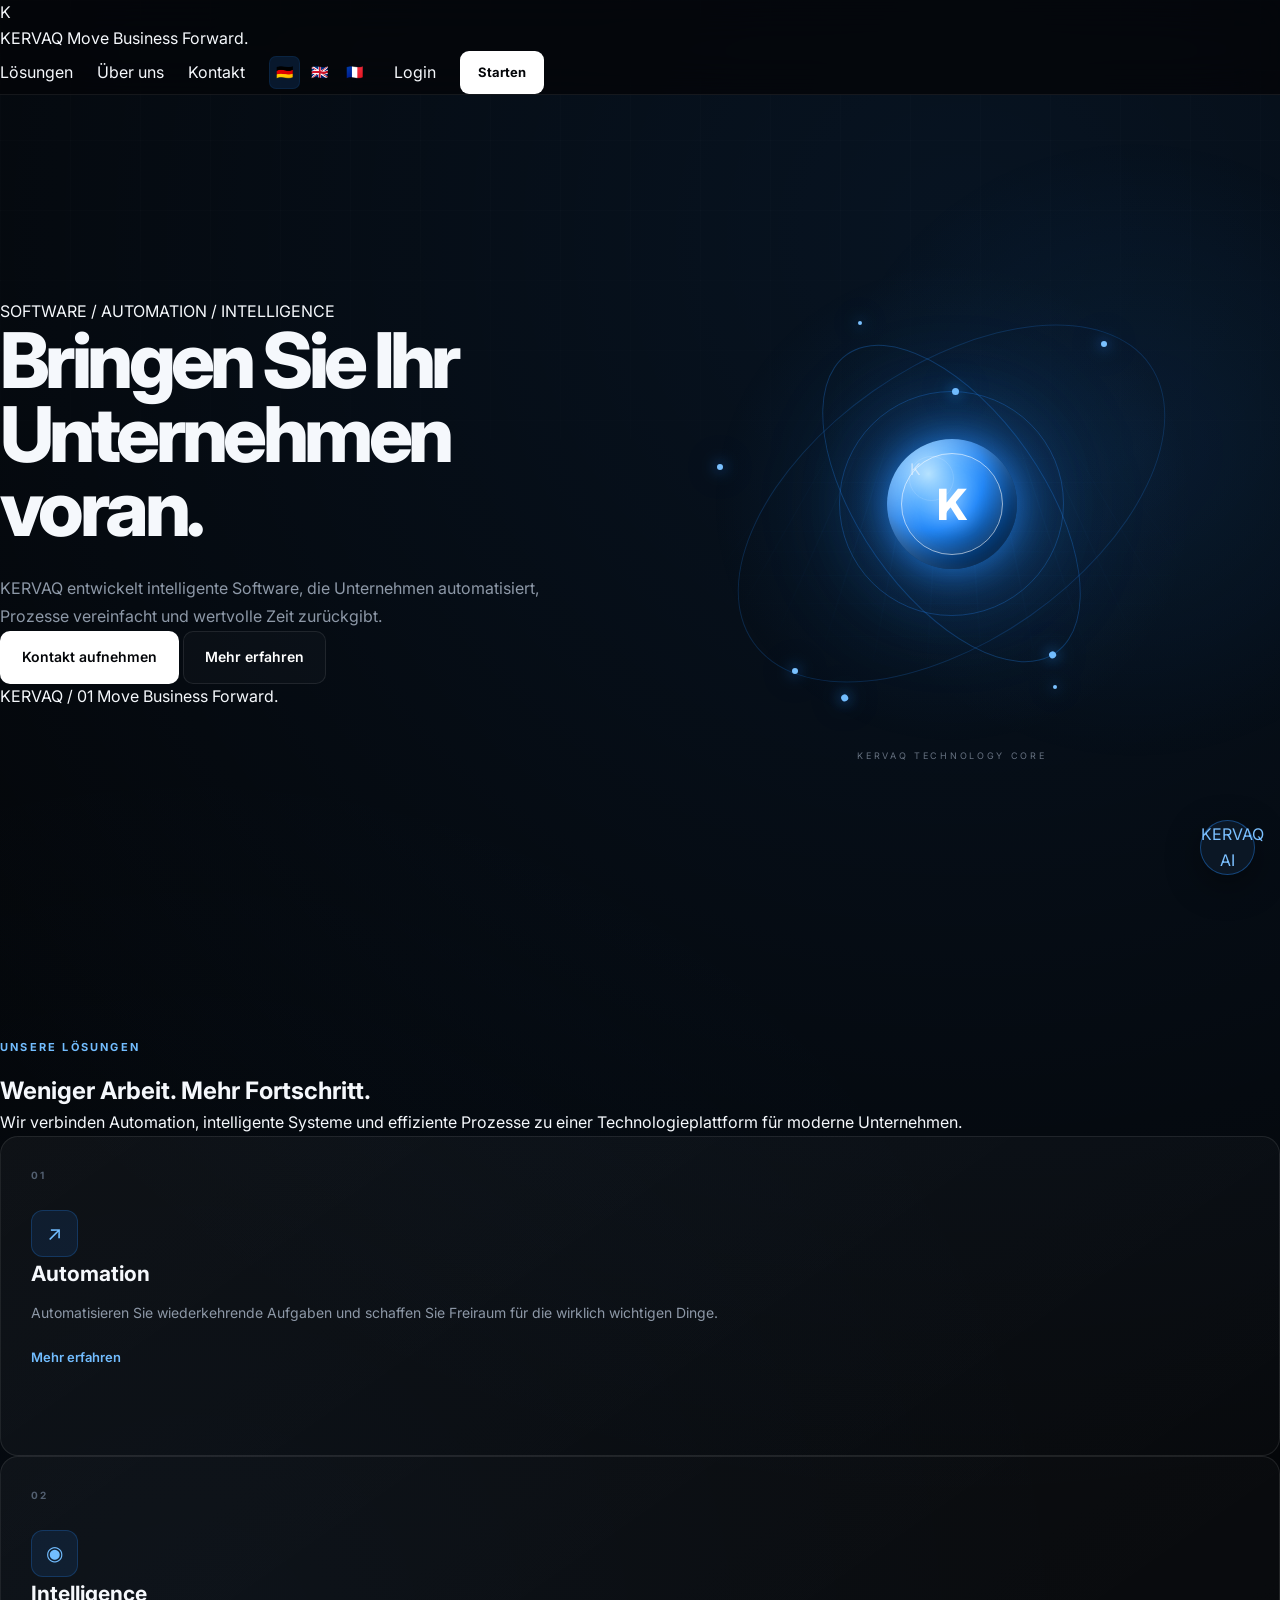
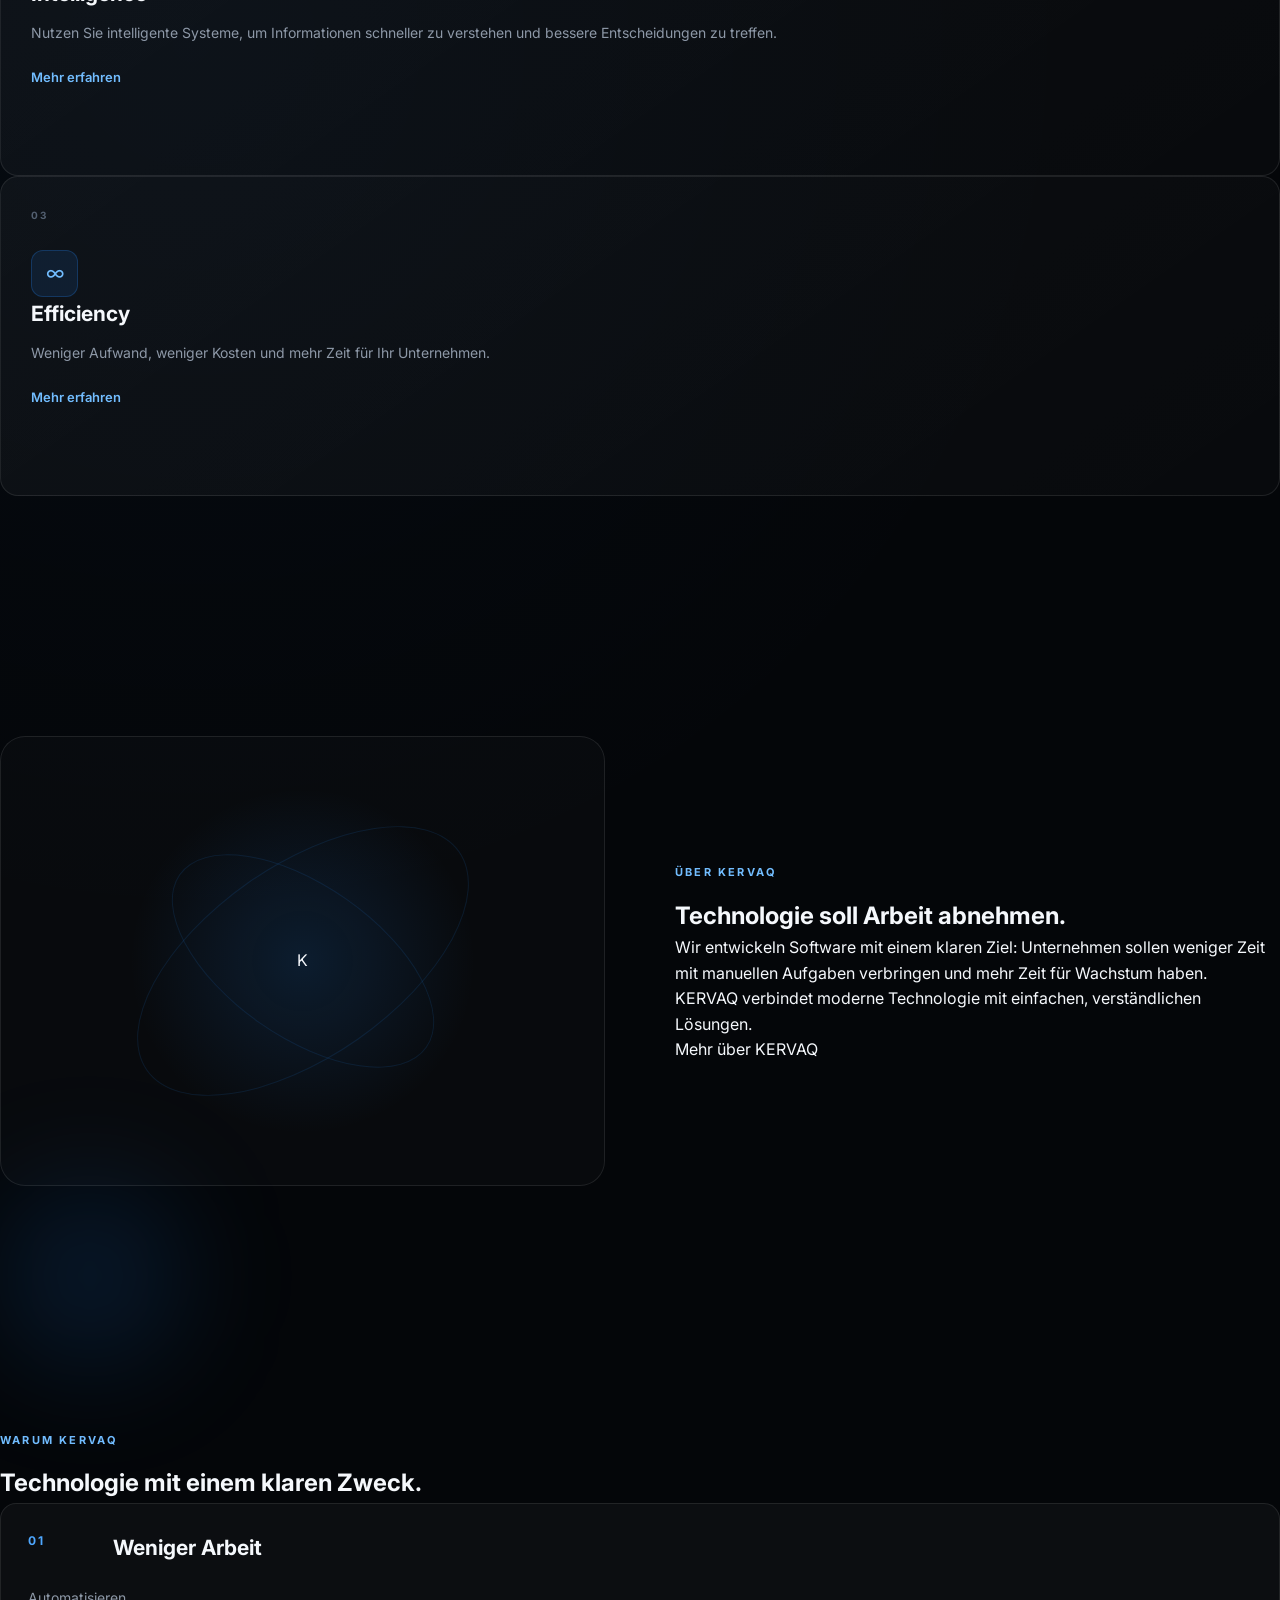
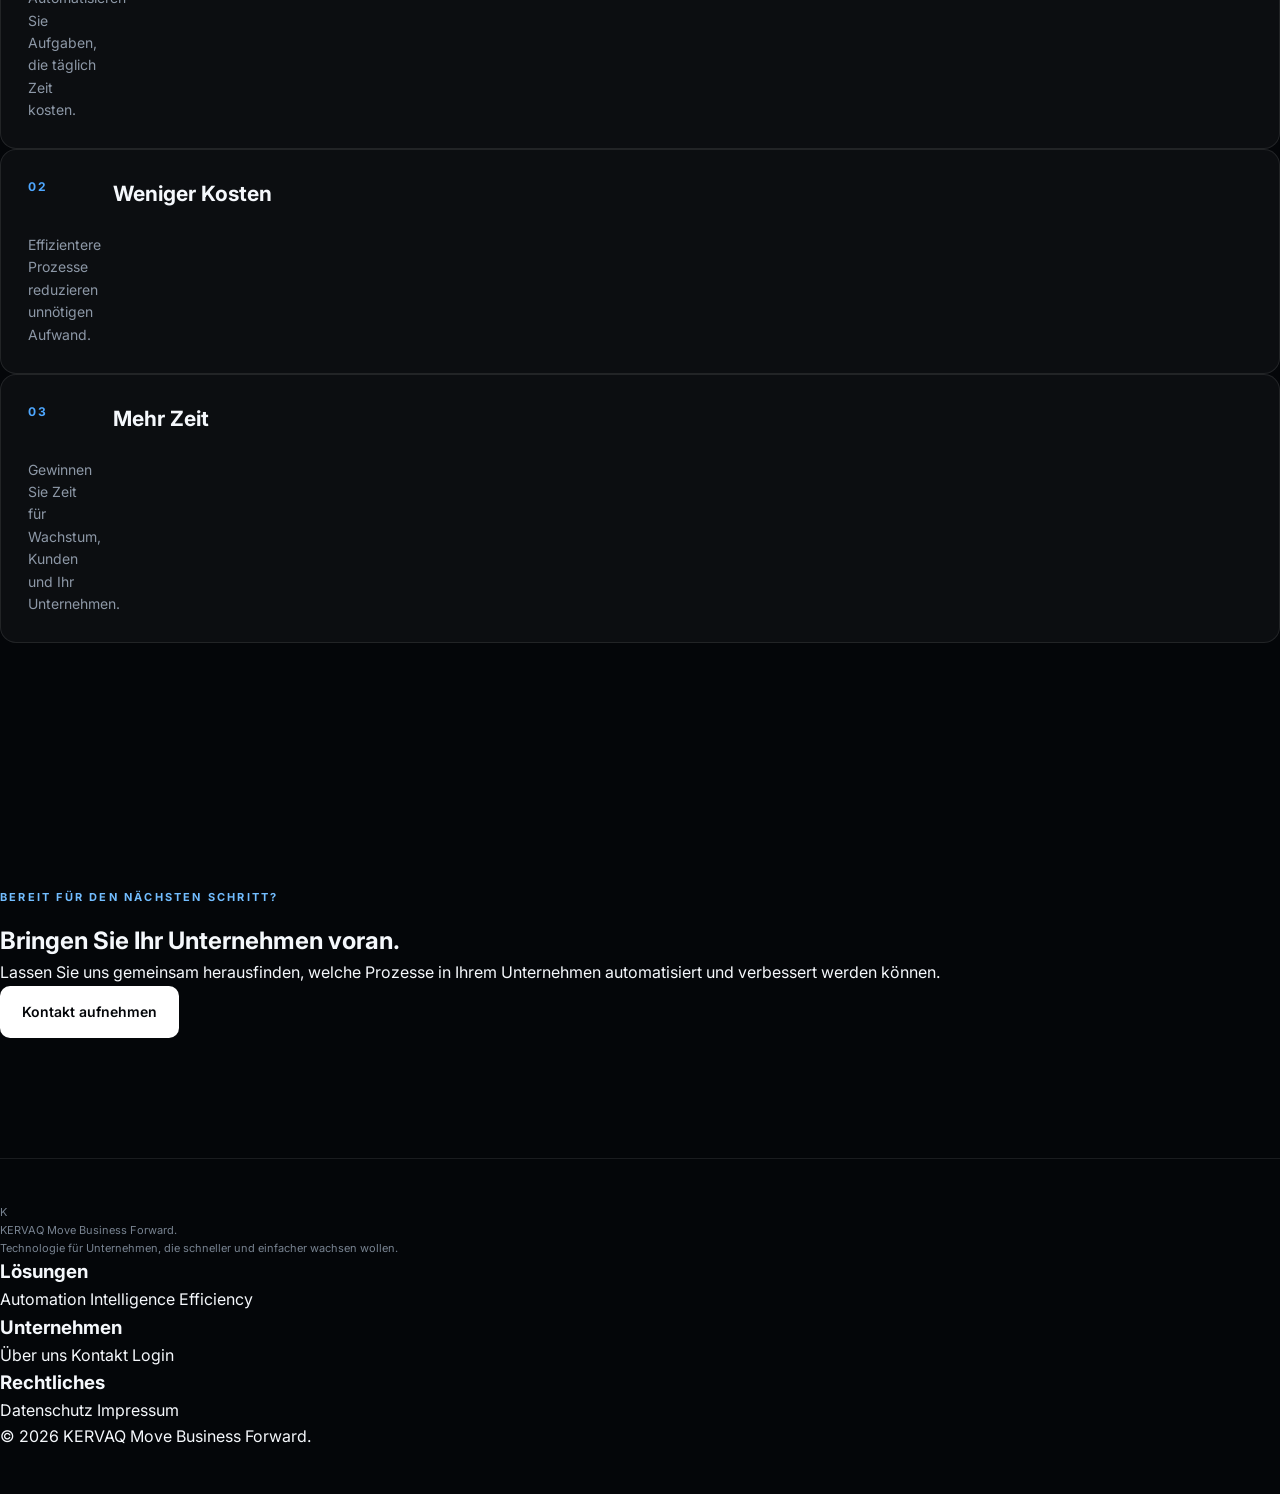
==== commit 34700959: "Update index.html" ====
--- a/index.html
+++ b/index.html
@@ -1,771 +1,987 @@
 <!DOCTYPE html>
 <html lang="de">
+
 <head>
+
     <meta charset="UTF-8">
-    <meta name="viewport" content="width=device-width, initial-scale=1.0">
+
+    <meta
+        name="viewport"
+        content="width=device-width, initial-scale=1.0"
+    >
+
+    <title>KERVAQ — Move Business Forward.</title>
 
     <meta
         name="description"
-        content="KERVAQ — Software und Automatisierung für Unternehmen. Move Business Forward."
+        content="KERVAQ entwickelt intelligente Software für Automation, Effizienz und Unternehmenswachstum."
     >
 
-    <title>KERVAQ — Move Business Forward.</title>
-
-    <link rel="stylesheet" href="style.css">
+    <link
+        rel="stylesheet"
+        href="style.css"
+    >
+
 </head>
 
+
 <body>
 
-    <!-- =========================
+
+    <!-- =========================================
          NAVIGATION
-    ========================== -->
+    ========================================== -->
+
     <header class="navbar">
-        <div class="container nav-container">
-
-            <a href="index.html" class="brand">
-                <div class="brand-mark">K</div>
+
+        <div class="nav-container">
+
+
+            <a
+                href="index.html"
+                class="brand"
+            >
+
+                <div class="brand-logo">
+                    K
+                </div>
 
                 <div class="brand-text">
-                    <span class="brand-name">KERVAQ</span>
-                    <span class="brand-tagline">Move Business Forward.</span>
-                </div>
+
+                    <span class="brand-name">
+                        KERVAQ
+                    </span>
+
+                    <span class="brand-tagline">
+                        Move Business Forward.
+                    </span>
+
+                </div>
+
             </a>
 
-            <nav class="nav-links">
-                <a href="loesungen.html" data-i18n="solutions">
+
+            <nav class="nav-right">
+
+
+                <a
+                    href="loesungen.html"
+                    data-i18n="solutions"
+                >
                     Lösungen
                 </a>
 
-                <a href="ueber-uns.html" data-i18n="about">
+
+                <a
+                    href="ueber-uns.html"
+                    data-i18n="about"
+                >
                     Über uns
                 </a>
 
-                <a href="kontakt.html" data-i18n="contact">
+
+                <a
+                    href="kontakt.html"
+                    data-i18n="contact"
+                >
                     Kontakt
                 </a>
-            </nav>
-
-            <div class="nav-right">
-
-                <a href="login.html" class="login-link" data-i18n="login">
-                    Login
-                </a>
+
 
                 <div class="language-switcher">
+
                     <button
-                        type="button"
                         class="lang-btn active"
                         data-lang="de"
-                        aria-label="Deutsch"
+                        type="button"
                     >
                         🇩🇪
                     </button>
 
                     <button
-                        type="button"
                         class="lang-btn"
                         data-lang="en"
-                        aria-label="English"
+                        type="button"
                     >
                         🇬🇧
                     </button>
 
                     <button
-                        type="button"
                         class="lang-btn"
                         data-lang="fr"
-                        aria-label="Français"
+                        type="button"
                     >
                         🇫🇷
                     </button>
-                </div>
-
-                <a href="kontakt.html" class="nav-cta" data-i18n="start">
+
+                </div>
+
+
+                <a
+                    href="login.html"
+                    class="nav-login"
+                    data-i18n="login"
+                >
+                    Login
+                </a>
+
+
+                <a
+                    href="kontakt.html"
+                    class="nav-cta"
+                    data-i18n="start"
+                >
                     Starten
                 </a>
 
-                <button
-                    type="button"
-                    class="mobile-menu"
-                    aria-label="Menü öffnen"
-                >
-                    <span></span>
-                    <span></span>
-                    <span></span>
-                </button>
-
-            </div>
+
+            </nav>
+
+
+            <button
+                class="mobile-menu"
+                type="button"
+                aria-label="Menü öffnen"
+            >
+
+                <span></span>
+                <span></span>
+                <span></span>
+
+            </button>
+
+
         </div>
+
     </header>
 
 
+
+    <!-- =========================================
+         HERO
+    ========================================== -->
+
     <main>
 
-        <!-- =========================
-             HERO
-        ========================== -->
+
         <section class="hero">
-            <div class="container">
-
-                <div class="hero-layout">
-
-                    <div class="hero-content">
-
-                        <div class="hero-badge">
-                            <span class="status-dot"></span>
-                            <span data-i18n="heroBadge">
-                                Intelligente Software für Unternehmen
-                            </span>
+
+
+            <div class="hero-layout">
+
+
+                <div class="hero-content">
+
+
+                    <div class="hero-badge">
+
+                        <span class="pulse-dot"></span>
+
+                        <span data-i18n="heroBadge">
+                            SOFTWARE / AUTOMATION / INTELLIGENCE
+                        </span>
+
+                    </div>
+
+
+                    <h1 data-i18n="heroTitle">
+                        Bringen Sie Ihr Unternehmen voran.
+                    </h1>
+
+
+                    <p
+                        class="hero-text"
+                        data-i18n="heroText"
+                    >
+                        KERVAQ entwickelt intelligente Software,
+                        die Unternehmen automatisiert, Prozesse
+                        vereinfacht und wertvolle Zeit zurückgibt.
+                    </p>
+
+
+                    <div class="hero-actions">
+
+
+                        <a
+                            href="kontakt.html"
+                            class="btn btn-primary"
+                            data-i18n="heroPrimary"
+                        >
+                            Kontakt aufnehmen
+                        </a>
+
+
+                        <a
+                            href="#loesungen"
+                            class="btn btn-secondary"
+                            data-i18n="heroSecondary"
+                        >
+                            Mehr erfahren
+                        </a>
+
+
+                    </div>
+
+
+                    <div class="hero-meta">
+
+                        <span>
+                            KERVAQ / 01
+                        </span>
+
+                        <span>
+                            Move Business Forward.
+                        </span>
+
+                    </div>
+
+
+                </div>
+
+
+
+                <!-- TECHNOLOGY CORE -->
+
+                <div class="hero-visual">
+
+
+                    <div class="tech-core">
+
+
+                        <div class="system-grid"></div>
+
+
+                        <div class="core-glow"></div>
+
+
+                        <div class="ring ring-one"></div>
+
+                        <div class="ring ring-two"></div>
+
+                        <div class="ring ring-three"></div>
+
+
+                        <div class="core">
+
+                            <div class="core-inner">
+                                K
+                            </div>
+
                         </div>
 
-                        <h1>
-                            <span
-                                class="hero-line"
-                                data-i18n="heroTitle"
-                            >
-                                Bringen Sie Ihr Unternehmen voran.
-                            </span>
-                        </h1>
-
-                        <p
-                            class="hero-text"
-                            data-i18n="heroText"
-                        >
-                            KERVAQ entwickelt intelligente Softwarelösungen,
-                            die Prozesse automatisieren, Kosten reduzieren
-                            und Unternehmen mehr Zeit für das Wesentliche geben.
+
+                        <div class="orbit-dot dot-one"></div>
+
+                        <div class="orbit-dot dot-two"></div>
+
+                        <div class="orbit-dot dot-three"></div>
+
+                        <div class="orbit-dot dot-four"></div>
+
+                        <div class="orbit-dot dot-five"></div>
+
+
+                        <div class="core-label">
+                            KERVAQ TECHNOLOGY CORE
+                        </div>
+
+
+                    </div>
+
+
+                </div>
+
+
+            </div>
+
+
+        </section>
+
+
+
+        <!-- =========================================
+             SOLUTIONS
+        ========================================== -->
+
+        <section
+            class="section"
+            id="loesungen"
+        >
+
+
+            <div class="section-heading">
+
+
+                <div
+                    class="eyebrow"
+                    data-i18n="solutionsEyebrow"
+                >
+                    UNSERE LÖSUNGEN
+                </div>
+
+
+                <h2 data-i18n="solutionsTitle">
+                    Weniger Arbeit. Mehr Fortschritt.
+                </h2>
+
+
+                <p data-i18n="solutionsText">
+                    Wir verbinden Automation, intelligente Systeme
+                    und effiziente Prozesse zu einer Technologieplattform
+                    für moderne Unternehmen.
+                </p>
+
+
+            </div>
+
+
+
+            <div class="cards-grid">
+
+
+                <!-- CARD 1 -->
+
+                <article class="card">
+
+
+                    <div class="card-top">
+
+                        <span class="card-number">
+                            01
+                        </span>
+
+                        <span class="card-line"></span>
+
+                    </div>
+
+
+                    <div class="card-icon">
+                        ↗
+                    </div>
+
+
+                    <h3 data-i18n="automationTitle">
+                        Automation
+                    </h3>
+
+
+                    <p data-i18n="automationText">
+                        Automatisieren Sie wiederkehrende Aufgaben
+                        und schaffen Sie Freiraum für die wirklich
+                        wichtigen Dinge.
+                    </p>
+
+
+                    <div class="card-details">
+
+                        <p data-i18n="automationDetails">
+                            KERVAQ hilft dabei, manuelle Prozesse
+                            zu erkennen, zu automatisieren und
+                            dauerhaft effizienter zu gestalten.
                         </p>
 
-                        <div class="hero-actions">
-
-                            <a
-                                href="kontakt.html"
-                                class="btn btn-primary"
-                                data-i18n="heroPrimary"
-                            >
-                                Projekt starten
-                            </a>
-
-                            <a
-                                href="#loesungen"
-                                class="btn btn-secondary"
-                                data-i18n="heroSecondary"
-                            >
-                                Lösungen entdecken
-                            </a>
-
-                        </div>
-
-                    </div>
-
-
-                    <!-- TECHNOLOGY CORE -->
-                    <div class="hero-visual">
-
-                        <div class="tech-core">
-
-                            <div class="system-grid"></div>
-
-                            <div class="core-glow"></div>
-
-                            <div class="ring ring-one"></div>
-                            <div class="ring ring-two"></div>
-                            <div class="ring ring-three"></div>
-
-                            <div class="core">
-                                <div class="core-inner">
-                                    K
-                                </div>
-                            </div>
-
-                            <div class="orbit-dot dot-one"></div>
-                            <div class="orbit-dot dot-two"></div>
-                            <div class="orbit-dot dot-three"></div>
-                            <div class="orbit-dot dot-four"></div>
-                            <div class="orbit-dot dot-five"></div>
-
-                            <div class="core-label">
-                                KERVAQ TECHNOLOGY CORE
-                            </div>
-
-                        </div>
-
-                    </div>
-
-                </div>
-
-            </div>
+                    </div>
+
+
+                    <button
+                        class="learn-more"
+                        type="button"
+                        data-i18n="more"
+                    >
+                        Mehr erfahren
+                    </button>
+
+
+                </article>
+
+
+
+                <!-- CARD 2 -->
+
+                <article class="card">
+
+
+                    <div class="card-top">
+
+                        <span class="card-number">
+                            02
+                        </span>
+
+                        <span class="card-line"></span>
+
+                    </div>
+
+
+                    <div class="card-icon">
+                        ◉
+                    </div>
+
+
+                    <h3 data-i18n="intelligenceTitle">
+                        Intelligence
+                    </h3>
+
+
+                    <p data-i18n="intelligenceText">
+                        Nutzen Sie intelligente Systeme,
+                        um Informationen schneller zu verstehen
+                        und bessere Entscheidungen zu treffen.
+                    </p>
+
+
+                    <div class="card-details">
+
+                        <p data-i18n="intelligenceDetails">
+                            Daten, Prozesse und Informationen werden
+                            intelligent miteinander verbunden,
+                            damit Ihr Unternehmen schneller reagieren kann.
+                        </p>
+
+                    </div>
+
+
+                    <button
+                        class="learn-more"
+                        type="button"
+                        data-i18n="more"
+                    >
+                        Mehr erfahren
+                    </button>
+
+
+                </article>
+
+
+
+                <!-- CARD 3 -->
+
+                <article class="card">
+
+
+                    <div class="card-top">
+
+                        <span class="card-number">
+                            03
+                        </span>
+
+                        <span class="card-line"></span>
+
+                    </div>
+
+
+                    <div class="card-icon">
+                        ∞
+                    </div>
+
+
+                    <h3 data-i18n="efficiencyTitle">
+                        Efficiency
+                    </h3>
+
+
+                    <p data-i18n="efficiencyText">
+                        Weniger Aufwand, weniger Kosten
+                        und mehr Zeit für Ihr Unternehmen.
+                    </p>
+
+
+                    <div class="card-details">
+
+                        <p data-i18n="efficiencyDetails">
+                            Durch optimierte Abläufe können Unternehmen
+                            Ressourcen sparen und gleichzeitig
+                            ihre Produktivität erhöhen.
+                        </p>
+
+                    </div>
+
+
+                    <button
+                        class="learn-more"
+                        type="button"
+                        data-i18n="more"
+                    >
+                        Mehr erfahren
+                    </button>
+
+
+                </article>
+
+
+            </div>
+
+
         </section>
 
 
-        <!-- =========================
-             LÖSUNGEN
-        ========================== -->
-        <section class="section" id="loesungen">
-
-            <div class="container">
-
-                <div class="section-heading">
-
-                    <span
-                        class="eyebrow"
-                        data-i18n="solutionsEyebrow"
-                    >
-                        UNSERE LÖSUNGEN
-                    </span>
-
-                    <h2 data-i18n="solutionsTitle">
-                        Technologie, die Arbeit abnimmt.
-                    </h2>
-
-                    <p data-i18n="solutionsText">
-                        Wir verbinden Automatisierung, intelligente Systeme
-                        und moderne Software zu Lösungen, die Unternehmen
-                        effizienter machen.
-                    </p>
-
-                </div>
-
-
-                <div class="cards-grid">
-
-                    <!-- CARD 01 -->
-                    <article class="card">
-
-                        <div class="card-top">
-
-                            <div class="card-icon">
-                                ↗
-                            </div>
-
-                            <span class="card-number">
-                                01
-                            </span>
-
-                        </div>
-
-                        <h3 data-i18n="automationTitle">
-                            Automatisierung
-                        </h3>
-
-                        <p data-i18n="automationText">
-                            Wiederkehrende Aufgaben automatisch erledigen
-                            lassen und wertvolle Arbeitszeit zurückgewinnen.
-                        </p>
-
-                        <button
-                            type="button"
-                            class="learn-more"
-                            data-open-text="automationDetails"
-                        >
-                            <span data-i18n="more">
-                                Mehr erfahren
-                            </span>
-
-                            <span class="learn-arrow">
-                                →
-                            </span>
-                        </button>
-
-                        <div class="card-details">
-                            <p></p>
-                        </div>
-
-                    </article>
-
-
-                    <!-- CARD 02 -->
-                    <article class="card">
-
-                        <div class="card-top">
-
-                            <div class="card-icon">
-                                ◇
-                            </div>
-
-                            <span class="card-number">
-                                02
-                            </span>
-
-                        </div>
-
-                        <h3 data-i18n="intelligenceTitle">
-                            Intelligente Systeme
-                        </h3>
-
-                        <p data-i18n="intelligenceText">
-                            Moderne Software und intelligente Technologien
-                            für bessere Entscheidungen und Abläufe.
-                        </p>
-
-                        <button
-                            type="button"
-                            class="learn-more"
-                            data-open-text="intelligenceDetails"
-                        >
-                            <span data-i18n="more">
-                                Mehr erfahren
-                            </span>
-
-                            <span class="learn-arrow">
-                                →
-                            </span>
-                        </button>
-
-                        <div class="card-details">
-                            <p></p>
-                        </div>
-
-                    </article>
-
-
-                    <!-- CARD 03 -->
-                    <article class="card">
-
-                        <div class="card-top">
-
-                            <div class="card-icon">
-                                ∞
-                            </div>
-
-                            <span class="card-number">
-                                03
-                            </span>
-
-                        </div>
-
-                        <h3 data-i18n="efficiencyTitle">
-                            Mehr Effizienz
-                        </h3>
-
-                        <p data-i18n="efficiencyText">
-                            Weniger Aufwand, weniger Kosten und mehr Zeit
-                            für die Aufgaben, die wirklich wichtig sind.
-                        </p>
-
-                        <button
-                            type="button"
-                            class="learn-more"
-                            data-open-text="efficiencyDetails"
-                        >
-                            <span data-i18n="more">
-                                Mehr erfahren
-                            </span>
-
-                            <span class="learn-arrow">
-                                →
-                            </span>
-                        </button>
-
-                        <div class="card-details">
-                            <p></p>
-                        </div>
-
-                    </article>
-
-                </div>
-
-            </div>
-
-        </section>
-
-
-        <!-- =========================
-             ÜBER KERVAQ
-        ========================== -->
-        <section class="section section-dark">
-
-            <div class="container about-grid">
+
+        <!-- =========================================
+             ABOUT
+        ========================================== -->
+
+        <section class="section about-section">
+
+
+            <div class="about-grid">
+
 
                 <div class="about-visual">
 
+
                     <div class="big-k">
-                        <div class="big-k-glow"></div>
                         K
                     </div>
 
-                </div>
+
+                    <div class="big-k-glow"></div>
+
+
+                </div>
+
 
 
                 <div class="about-content">
 
-                    <span
+
+                    <div
                         class="eyebrow"
                         data-i18n="aboutEyebrow"
                     >
                         ÜBER KERVAQ
-                    </span>
+                    </div>
+
 
                     <h2 data-i18n="aboutTitle">
-                        Wir bauen Software,
-                        die Unternehmen bewegt.
+                        Technologie soll Arbeit abnehmen.
                     </h2>
 
+
                     <p data-i18n="aboutText">
-                        Unternehmen sollten ihre Zeit nicht mit
-                        wiederkehrenden manuellen Aufgaben verlieren.
-                        KERVAQ entwickelt digitale Systeme, die genau
-                        diese Arbeit übernehmen.
+                        Wir entwickeln Software mit einem klaren Ziel:
+                        Unternehmen sollen weniger Zeit mit manuellen
+                        Aufgaben verbringen und mehr Zeit für Wachstum haben.
                     </p>
 
+
                     <p data-i18n="aboutText2">
-                        Unser Ziel ist einfach: Prozesse vereinfachen,
-                        Aufwand reduzieren und Unternehmen die Freiheit
-                        geben, sich auf Wachstum zu konzentrieren.
+                        KERVAQ verbindet moderne Technologie
+                        mit einfachen, verständlichen Lösungen.
                     </p>
+
 
                     <a
                         href="ueber-uns.html"
-                        class="learn-more"
+                        class="text-link"
+                        data-i18n="aboutLink"
                     >
-                        <span data-i18n="aboutLink">
-                            Mehr über KERVAQ
+                        Mehr über KERVAQ
+                    </a>
+
+
+                </div>
+
+
+            </div>
+
+
+        </section>
+
+
+
+        <!-- =========================================
+             WHY KERVAQ
+        ========================================== -->
+
+        <section class="section">
+
+
+            <div class="section-heading">
+
+
+                <div
+                    class="eyebrow"
+                    data-i18n="whyEyebrow"
+                >
+                    WARUM KERVAQ
+                </div>
+
+
+                <h2 data-i18n="whyTitle">
+                    Technologie mit einem klaren Zweck.
+                </h2>
+
+
+            </div>
+
+
+
+            <div class="features-grid">
+
+
+                <div class="feature">
+
+                    <span class="feature-number">
+                        01
+                    </span>
+
+                    <h3 data-i18n="feature1Title">
+                        Weniger Arbeit
+                    </h3>
+
+                    <p data-i18n="feature1Text">
+                        Automatisieren Sie Aufgaben,
+                        die täglich Zeit kosten.
+                    </p>
+
+                </div>
+
+
+
+                <div class="feature">
+
+                    <span class="feature-number">
+                        02
+                    </span>
+
+                    <h3 data-i18n="feature2Title">
+                        Weniger Kosten
+                    </h3>
+
+                    <p data-i18n="feature2Text">
+                        Effizientere Prozesse reduzieren
+                        unnötigen Aufwand.
+                    </p>
+
+                </div>
+
+
+
+                <div class="feature">
+
+                    <span class="feature-number">
+                        03
+                    </span>
+
+                    <h3 data-i18n="feature3Title">
+                        Mehr Zeit
+                    </h3>
+
+                    <p data-i18n="feature3Text">
+                        Gewinnen Sie Zeit für Wachstum,
+                        Kunden und Ihr Unternehmen.
+                    </p>
+
+                </div>
+
+
+            </div>
+
+
+        </section>
+
+
+
+        <!-- =========================================
+             CTA
+        ========================================== -->
+
+        <section class="section cta-section">
+
+
+            <div class="cta-box">
+
+
+                <div
+                    class="eyebrow"
+                    data-i18n="ctaEyebrow"
+                >
+                    BEREIT FÜR DEN NÄCHSTEN SCHRITT?
+                </div>
+
+
+                <h2 data-i18n="ctaTitle">
+                    Bringen Sie Ihr Unternehmen voran.
+                </h2>
+
+
+                <p data-i18n="ctaText">
+                    Lassen Sie uns gemeinsam herausfinden,
+                    welche Prozesse in Ihrem Unternehmen
+                    automatisiert und verbessert werden können.
+                </p>
+
+
+                <a
+                    href="kontakt.html"
+                    class="btn btn-primary"
+                    data-i18n="ctaButton"
+                >
+                    Kontakt aufnehmen
+                </a>
+
+
+            </div>
+
+
+        </section>
+
+
+
+        <!-- =========================================
+             AI CHAT
+        ========================================== -->
+
+        <button
+            class="ai-open"
+            type="button"
+            aria-label="KERVAQ AI öffnen"
+        >
+
+            <span class="ai-dot"></span>
+
+            KERVAQ AI
+
+        </button>
+
+
+
+        <div class="ai-chat">
+
+
+            <div class="ai-header">
+
+
+                <div>
+
+                    <span class="ai-status"></span>
+
+                    <strong data-i18n="aiTitle">
+                        KERVAQ AI
+                    </strong>
+
+                </div>
+
+
+                <button
+                    class="ai-close"
+                    type="button"
+                    aria-label="Chat schließen"
+                >
+                    ×
+                </button>
+
+
+            </div>
+
+
+
+            <div class="ai-messages">
+
+
+                <div class="ai-message ai-message-bot">
+
+                    <p data-i18n="aiWelcome">
+                        Hallo! Ich bin die KERVAQ AI.
+                        Wie kann ich dir helfen?
+                    </p>
+
+                </div>
+
+
+            </div>
+
+
+
+            <form class="ai-form">
+
+
+                <input
+                    type="text"
+                    data-i18n-placeholder="aiPlaceholder"
+                    placeholder="Frag etwas über KERVAQ..."
+                    autocomplete="off"
+                >
+
+
+                <button type="submit">
+                    →
+                </button>
+
+
+            </form>
+
+
+        </div>
+
+
+    </main>
+
+
+
+    <!-- =========================================
+         FOOTER
+    ========================================== -->
+
+    <footer class="footer">
+
+
+        <div class="footer-container">
+
+
+            <div class="footer-brand">
+
+
+                <a
+                    href="index.html"
+                    class="brand"
+                >
+
+                    <div class="brand-logo">
+                        K
+                    </div>
+
+
+                    <div class="brand-text">
+
+                        <span class="brand-name">
+                            KERVAQ
                         </span>
 
-                        <span class="learn-arrow">
-                            →
+                        <span class="brand-tagline">
+                            Move Business Forward.
                         </span>
-                    </a>
-
-                </div>
-
-            </div>
-
-        </section>
-
-
-        <!-- =========================
-             WARUM KERVAQ
-        ========================== -->
-        <section class="section">
-
-            <div class="container">
-
-                <div class="section-heading">
-
-                    <span
-                        class="eyebrow"
-                        data-i18n="whyEyebrow"
-                    >
-                        WARUM KERVAQ
-                    </span>
-
-                    <h2 data-i18n="whyTitle">
-                        Weniger Arbeit. Mehr Möglichkeiten.
-                    </h2>
-
-                </div>
-
-
-                <div class="features-grid">
-
-                    <div class="feature">
-
-                        <span class="feature-number">
-                            01
-                        </span>
-
-                        <div>
-                            <h3 data-i18n="feature1Title">
-                                Weniger manuelle Arbeit
-                            </h3>
-
-                            <p data-i18n="feature1Text">
-                                Automatisierte Prozesse übernehmen
-                                wiederkehrende Aufgaben und sparen Zeit.
-                            </p>
-                        </div>
-
-                    </div>
-
-
-                    <div class="feature">
-
-                        <span class="feature-number">
-                            02
-                        </span>
-
-                        <div>
-                            <h3 data-i18n="feature2Title">
-                                Weniger Kosten
-                            </h3>
-
-                            <p data-i18n="feature2Text">
-                                Effizientere Abläufe reduzieren unnötigen
-                                Aufwand und schaffen neue Möglichkeiten.
-                            </p>
-                        </div>
-
-                    </div>
-
-
-                    <div class="feature">
-
-                        <span class="feature-number">
-                            03
-                        </span>
-
-                        <div>
-                            <h3 data-i18n="feature3Title">
-                                Mehr Zeit
-                            </h3>
-
-                            <p data-i18n="feature3Text">
-                                Mehr Zeit für Kunden, Wachstum, Strategie
-                                und die wirklich wichtigen Dinge.
-                            </p>
-                        </div>
-
-                    </div>
-
-                </div>
-
-            </div>
-
-        </section>
-
-
-        <!-- =========================
-             CTA
-        ========================== -->
-        <section class="cta-section">
-
-            <div class="container">
-
-                <div class="cta-box">
-
-                    <span
-                        class="eyebrow"
-                        data-i18n="ctaEyebrow"
-                    >
-                        BEREIT FÜR DEN NÄCHSTEN SCHRITT?
-                    </span>
-
-                    <h2 data-i18n="ctaTitle">
-                        Lassen Sie uns Ihr Unternehmen
-                        voranbringen.
-                    </h2>
-
-                    <p data-i18n="ctaText">
-                        Erzählen Sie uns von Ihrem Unternehmen und Ihren
-                        Herausforderungen. Gemeinsam finden wir heraus,
-                        was sich automatisieren und verbessern lässt.
-                    </p>
-
-                    <a
-                        href="kontakt.html"
-                        class="btn btn-primary"
-                        data-i18n="ctaButton"
-                    >
-                        Kontakt aufnehmen
-                    </a>
-
-                </div>
-
-            </div>
-
-        </section>
-
-    </main>
-
-
-    <!-- =========================
-         AI CHAT
-    ========================== -->
-    <button
-        type="button"
-        class="ai-open"
-        aria-label="KERVAQ AI öffnen"
-    >
-        <span class="ai-pulse"></span>
-        K
-    </button>
-
-
-    <div class="ai-chat">
-
-        <div class="ai-chat-header">
-
-            <div>
-                <strong data-i18n="aiTitle">
-                    KERVAQ AI
-                </strong>
-
-                <span>
-                    Online
-                </span>
-            </div>
-
-            <button
-                type="button"
-                class="ai-close"
-                aria-label="Chat schließen"
-            >
-                ×
-            </button>
+
+                    </div>
+
+                </a>
+
+
+                <p>
+                    Technologie für Unternehmen,
+                    die schneller und einfacher wachsen wollen.
+                </p>
+
+
+            </div>
+
+
+
+            <div class="footer-column">
+
+
+                <h3 data-i18n="footerSolutions">
+                    Lösungen
+                </h3>
+
+
+                <a href="loesungen.html">
+                    Automation
+                </a>
+
+
+                <a href="loesungen.html">
+                    Intelligence
+                </a>
+
+
+                <a href="loesungen.html">
+                    Efficiency
+                </a>
+
+
+            </div>
+
+
+
+            <div class="footer-column">
+
+
+                <h3 data-i18n="footerAbout">
+                    Unternehmen
+                </h3>
+
+
+                <a
+                    href="ueber-uns.html"
+                    data-i18n="about"
+                >
+                    Über uns
+                </a>
+
+
+                <a
+                    href="kontakt.html"
+                    data-i18n="contact"
+                >
+                    Kontakt
+                </a>
+
+
+                <a
+                    href="login.html"
+                    data-i18n="login"
+                >
+                    Login
+                </a>
+
+
+            </div>
+
+
+
+            <div class="footer-column">
+
+
+                <h3 data-i18n="footerContact">
+                    Rechtliches
+                </h3>
+
+
+                <a
+                    href="datenschutz.html"
+                    data-i18n="footerPrivacy"
+                >
+                    Datenschutz
+                </a>
+
+
+                <a
+                    href="impressum.html"
+                    data-i18n="footerImprint"
+                >
+                    Impressum
+                </a>
+
+
+            </div>
+
 
         </div>
 
 
-        <div class="ai-messages">
-
-            <div
-                class="ai-welcome"
-                data-i18n="aiWelcome"
-            >
-                Hallo! Ich bin die KERVAQ AI.
-                Wie kann ich Ihnen helfen?
-            </div>
+
+        <div class="footer-bottom">
+
+
+            <span>
+                © 2026 KERVAQ
+            </span>
+
+
+            <span>
+                Move Business Forward.
+            </span>
+
 
         </div>
 
 
-        <form class="ai-form">
-
-            <input
-                type="text"
-                data-i18n-placeholder="aiPlaceholder"
-                placeholder="Frage über KERVAQ..."
-                autocomplete="off"
-            >
-
-            <button
-                type="submit"
-                aria-label="Nachricht senden"
-            >
-                →
-            </button>
-
-        </form>
-
-    </div>
-
-
-    <!-- =========================
-         FOOTER
-    ========================== -->
-    <footer class="footer">
-
-        <div class="container">
-
-            <div class="footer-grid">
-
-                <div class="footer-brand">
-
-                    <a href="index.html" class="brand">
-
-                        <div class="brand-mark">
-                            K
-                        </div>
-
-                        <div class="brand-text">
-                            <span class="brand-name">
-                                KERVAQ
-                            </span>
-
-                            <span class="brand-tagline">
-                                Move Business Forward.
-                            </span>
-                        </div>
-
-                    </a>
-
-                    <p>
-                        Software. Automation. Intelligence.
-                    </p>
-
-                </div>
-
-
-                <div class="footer-column">
-
-                    <h4 data-i18n="footerSolutions">
-                        Lösungen
-                    </h4>
-
-                    <a
-                        href="loesungen.html"
-                        data-i18n="solutions"
-                    >
-                        Lösungen
-                    </a>
-
-                </div>
-
-
-                <div class="footer-column">
-
-                    <h4 data-i18n="footerAbout">
-                        Unternehmen
-                    </h4>
-
-                    <a
-                        href="ueber-uns.html"
-                        data-i18n="about"
-                    >
-                        Über uns
-                    </a>
-
-                    <a
-                        href="kontakt.html"
-                        data-i18n="contact"
-                    >
-                        Kontakt
-                    </a>
-
-                    <a
-                        href="login.html"
-                        data-i18n="login"
-                    >
-                        Login
-                    </a>
-
-                </div>
-
-
-                <div class="footer-column">
-
-                    <h4 data-i18n="footerContact">
-                        Rechtliches
-                    </h4>
-
-                    <a
-                        href="datenschutz.html"
-                        data-i18n="footerPrivacy"
-                    >
-                        Datenschutz
-                    </a>
-
-                    <a
-                        href="impressum.html"
-                        data-i18n="footerImprint"
-                    >
-                        Impressum
-                    </a>
-
-                </div>
-
-            </div>
-
-
-            <div class="footer-bottom">
-
-                <span>
-                    © 2026 KERVAQ
-                </span>
-
-                <span>
-                    Move Business Forward.
-                </span>
-
-            </div>
-
-        </div>
-
     </footer>
 
 
+
     <script src="script.js"></script>
 
 </body>
+
 </html>
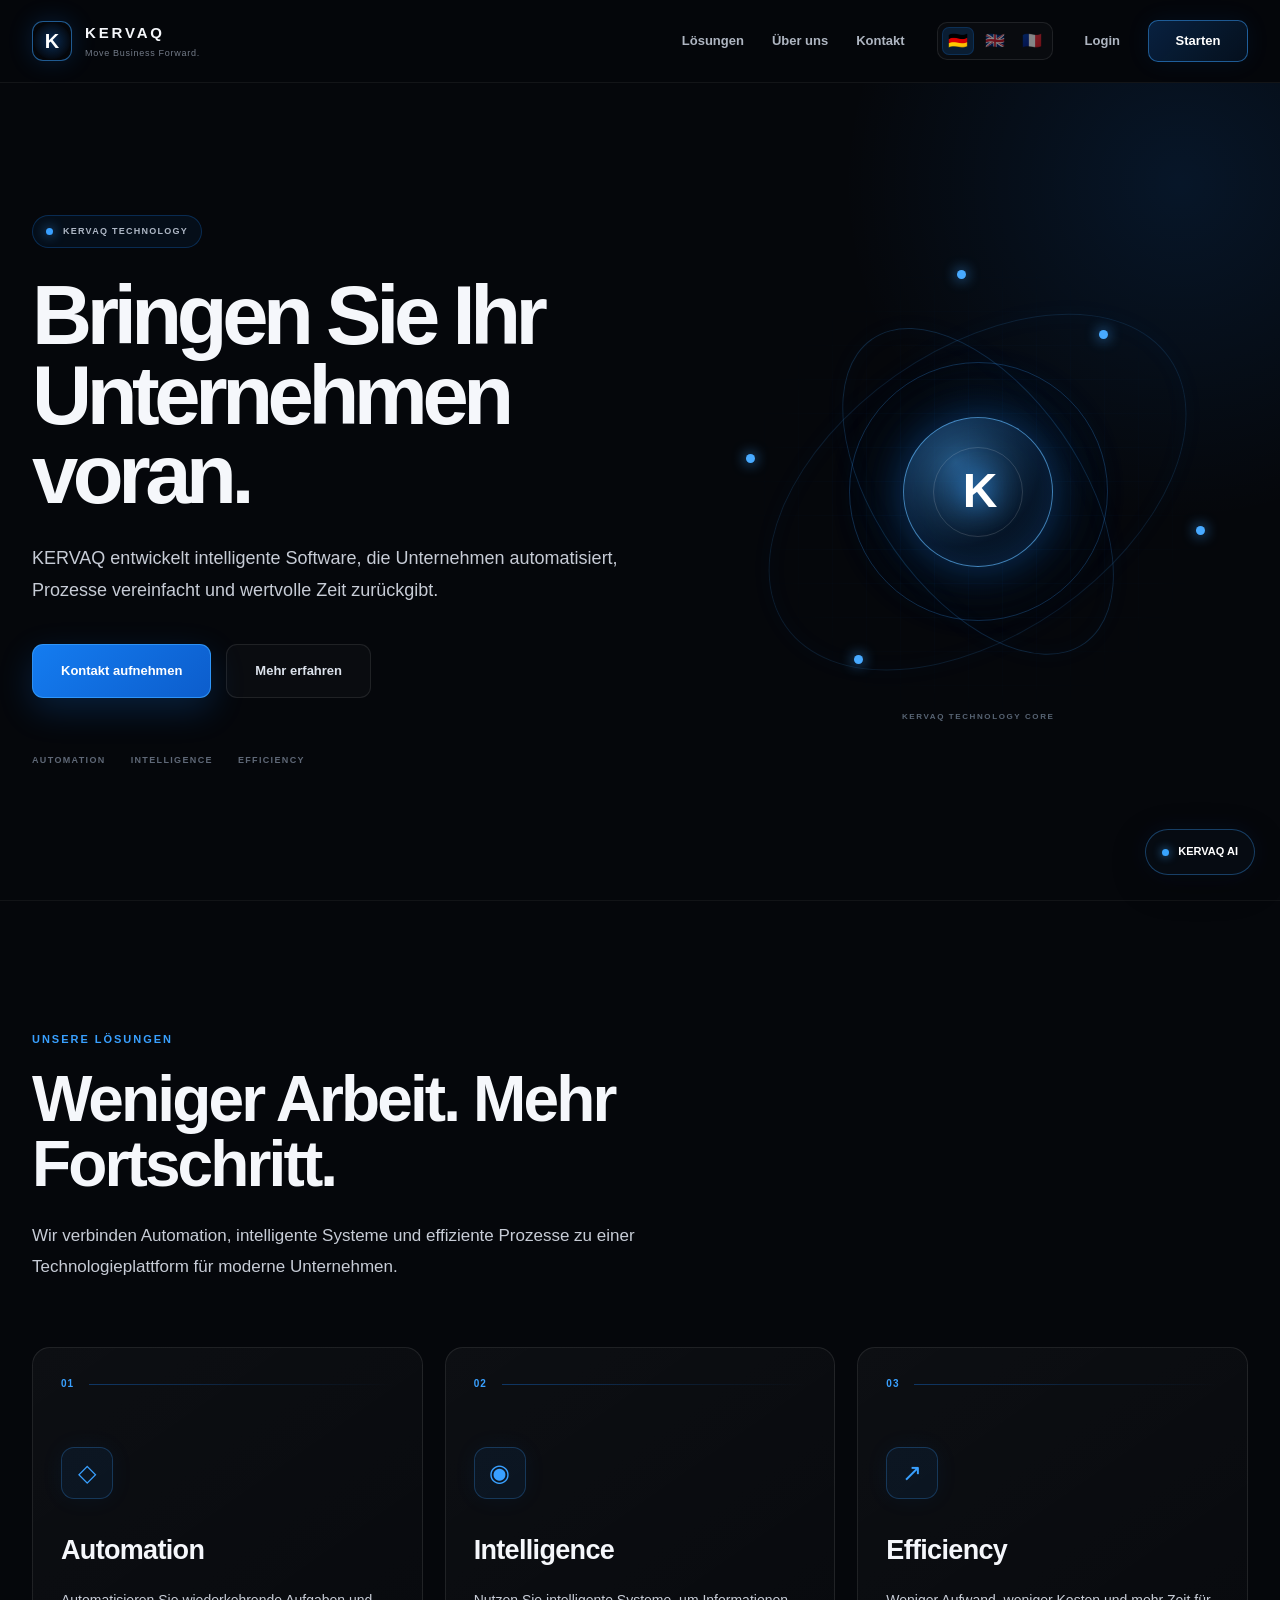
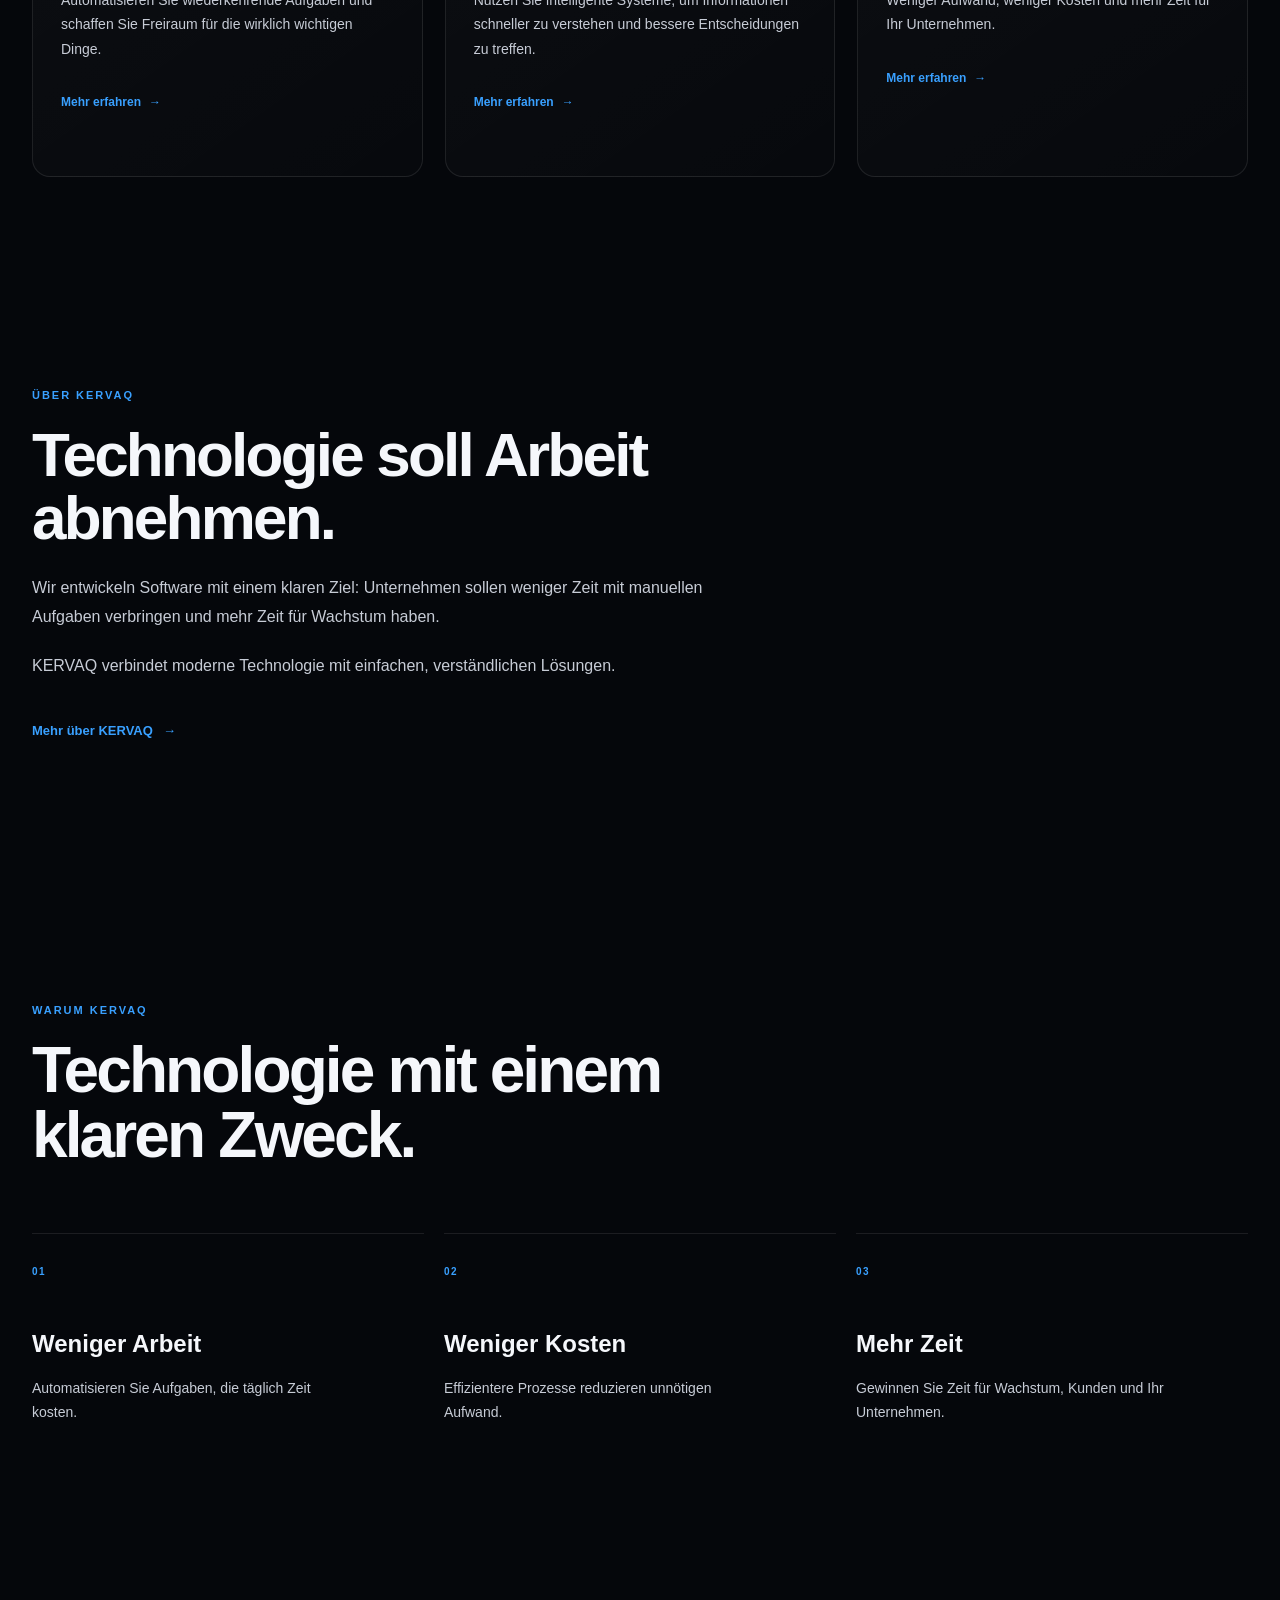
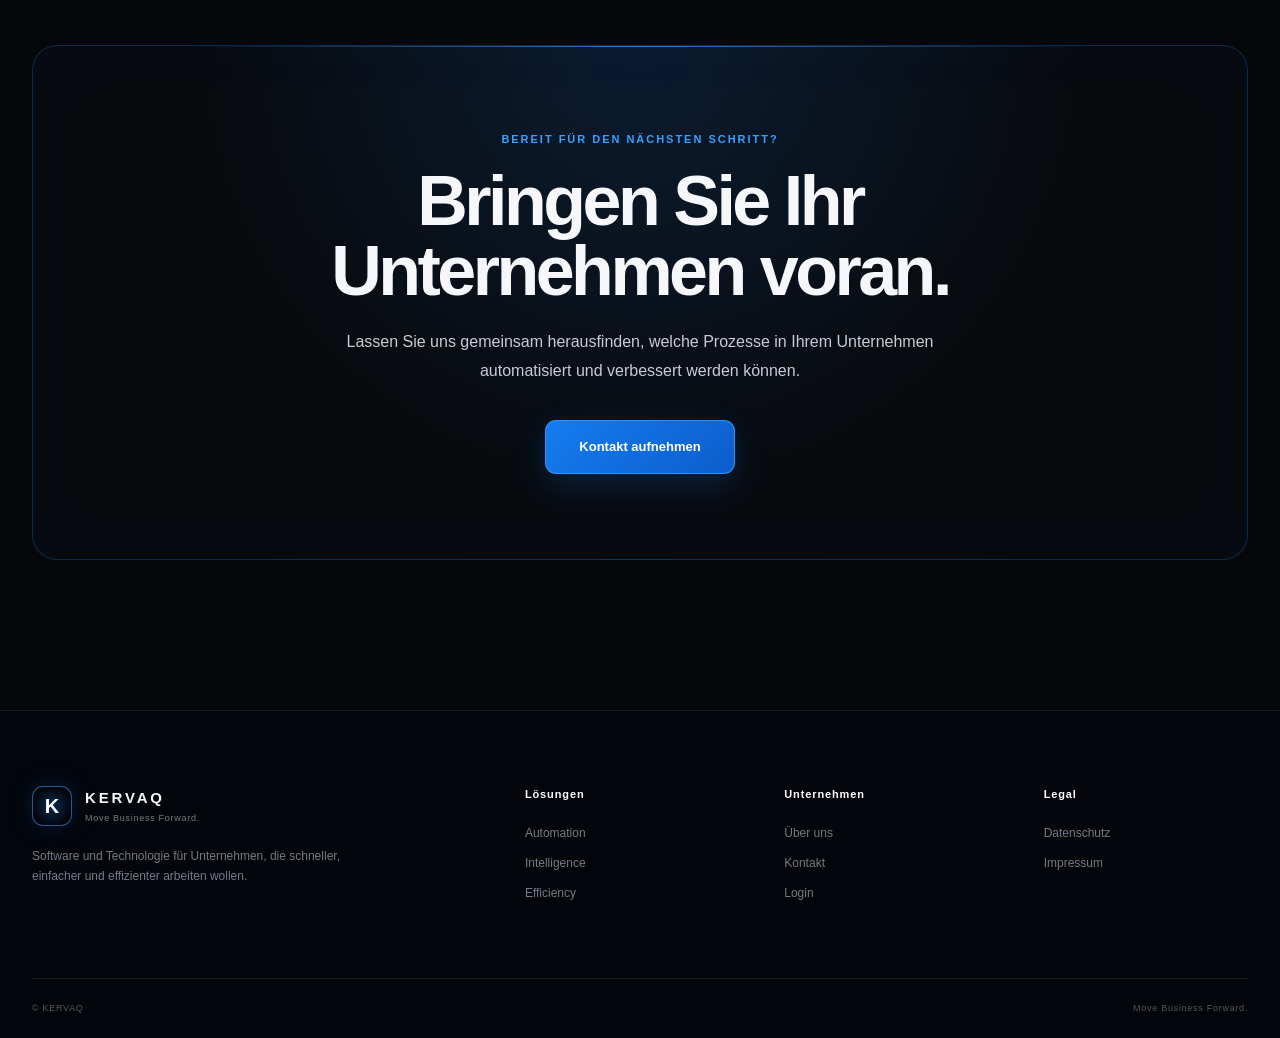
==== commit 350f61d8: "Update index.html" ====
--- a/index.html
+++ b/index.html
@@ -1,32 +1,20 @@
 <!DOCTYPE html>
 <html lang="de">
-
 <head>
-
     <meta charset="UTF-8">
-
-    <meta
-        name="viewport"
-        content="width=device-width, initial-scale=1.0"
-    >
+    <meta name="viewport" content="width=device-width, initial-scale=1.0">
 
     <title>KERVAQ — Move Business Forward.</title>
 
     <meta
         name="description"
-        content="KERVAQ entwickelt intelligente Software für Automation, Effizienz und Unternehmenswachstum."
+        content="KERVAQ entwickelt intelligente Softwarelösungen, die Unternehmen automatisieren, vereinfachen und voranbringen."
     >
 
-    <link
-        rel="stylesheet"
-        href="style.css"
-    >
-
+    <link rel="stylesheet" href="style.css">
 </head>
 
-
 <body>
-
 
     <!-- =========================================
          NAVIGATION
@@ -36,11 +24,7 @@
 
         <div class="nav-container">
 
-
-            <a
-                href="index.html"
-                class="brand"
-            >
+            <a href="index.html" class="brand">
 
                 <div class="brand-logo">
                     K
@@ -63,27 +47,15 @@
 
             <nav class="nav-right">
 
-
-                <a
-                    href="loesungen.html"
-                    data-i18n="solutions"
-                >
+                <a href="loesungen.html" data-nav="loesungen" data-i18n="solutions">
                     Lösungen
                 </a>
 
-
-                <a
-                    href="ueber-uns.html"
-                    data-i18n="about"
-                >
+                <a href="ueber-uns.html" data-nav="ueber-uns" data-i18n="about">
                     Über uns
                 </a>
 
-
-                <a
-                    href="kontakt.html"
-                    data-i18n="contact"
-                >
+                <a href="kontakt.html" data-nav="kontakt" data-i18n="contact">
                     Kontakt
                 </a>
 
@@ -94,6 +66,7 @@
                         class="lang-btn active"
                         data-lang="de"
                         type="button"
+                        aria-label="Deutsch"
                     >
                         🇩🇪
                     </button>
@@ -102,6 +75,7 @@
                         class="lang-btn"
                         data-lang="en"
                         type="button"
+                        aria-label="English"
                     >
                         🇬🇧
                     </button>
@@ -110,6 +84,7 @@
                         class="lang-btn"
                         data-lang="fr"
                         type="button"
+                        aria-label="Français"
                     >
                         🇫🇷
                     </button>
@@ -120,11 +95,11 @@
                 <a
                     href="login.html"
                     class="nav-login"
+                    data-nav="login"
                     data-i18n="login"
                 >
                     Login
                 </a>
-
 
                 <a
                     href="kontakt.html"
@@ -133,7 +108,6 @@
                 >
                     Starten
                 </a>
-
 
             </nav>
 
@@ -143,18 +117,14 @@
                 type="button"
                 aria-label="Menü öffnen"
             >
-
                 <span></span>
                 <span></span>
                 <span></span>
-
             </button>
 
-
         </div>
 
     </header>
-
 
 
     <!-- =========================================
@@ -163,23 +133,17 @@
 
     <main>
 
-
         <section class="hero">
 
-
             <div class="hero-layout">
 
-
                 <div class="hero-content">
 
-
                     <div class="hero-badge">
 
                         <span class="pulse-dot"></span>
 
-                        <span data-i18n="heroBadge">
-                            SOFTWARE / AUTOMATION / INTELLIGENCE
-                        </span>
+                        KERVAQ TECHNOLOGY
 
                     </div>
 
@@ -193,14 +157,13 @@
                         class="hero-text"
                         data-i18n="heroText"
                     >
-                        KERVAQ entwickelt intelligente Software,
-                        die Unternehmen automatisiert, Prozesse
-                        vereinfacht und wertvolle Zeit zurückgibt.
+                        Wir entwickeln intelligente Softwarelösungen,
+                        die Prozesse automatisieren, Arbeit reduzieren
+                        und Unternehmen effizienter machen.
                     </p>
 
 
                     <div class="hero-actions">
-
 
                         <a
                             href="kontakt.html"
@@ -210,56 +173,49 @@
                             Kontakt aufnehmen
                         </a>
 
-
                         <a
-                            href="#loesungen"
+                            href="#solutions"
                             class="btn btn-secondary"
                             data-i18n="heroSecondary"
                         >
-                            Mehr erfahren
+                            Lösungen entdecken
                         </a>
 
-
                     </div>
 
 
                     <div class="hero-meta">
 
                         <span>
-                            KERVAQ / 01
+                            AUTOMATION
                         </span>
 
                         <span>
-                            Move Business Forward.
+                            INTELLIGENCE
                         </span>
 
-                    </div>
-
+                        <span>
+                            EFFICIENCY
+                        </span>
+
+                    </div>
 
                 </div>
 
 
-
                 <!-- TECHNOLOGY CORE -->
 
                 <div class="hero-visual">
 
-
                     <div class="tech-core">
 
-
                         <div class="system-grid"></div>
 
-
                         <div class="core-glow"></div>
 
-
                         <div class="ring ring-one"></div>
-
                         <div class="ring ring-two"></div>
-
                         <div class="ring ring-three"></div>
-
 
                         <div class="core">
 
@@ -269,34 +225,23 @@
 
                         </div>
 
-
                         <div class="orbit-dot dot-one"></div>
-
                         <div class="orbit-dot dot-two"></div>
-
                         <div class="orbit-dot dot-three"></div>
-
                         <div class="orbit-dot dot-four"></div>
-
                         <div class="orbit-dot dot-five"></div>
-
 
                         <div class="core-label">
                             KERVAQ TECHNOLOGY CORE
                         </div>
 
-
-                    </div>
-
+                    </div>
 
                 </div>
 
-
-            </div>
-
+            </div>
 
         </section>
-
 
 
         <!-- =========================================
@@ -305,44 +250,36 @@
 
         <section
             class="section"
-            id="loesungen"
+            id="solutions"
         >
 
-
             <div class="section-heading">
-
 
                 <div
                     class="eyebrow"
                     data-i18n="solutionsEyebrow"
                 >
-                    UNSERE LÖSUNGEN
+                    WAS WIR TUN
                 </div>
 
-
                 <h2 data-i18n="solutionsTitle">
-                    Weniger Arbeit. Mehr Fortschritt.
+                    Technologie, die Arbeit abnimmt.
                 </h2>
 
-
                 <p data-i18n="solutionsText">
-                    Wir verbinden Automation, intelligente Systeme
-                    und effiziente Prozesse zu einer Technologieplattform
-                    für moderne Unternehmen.
+                    KERVAQ verbindet Automatisierung, intelligente
+                    Systeme und effiziente Prozesse zu Lösungen,
+                    die Unternehmen nachhaltig voranbringen.
                 </p>
 
-
-            </div>
-
+            </div>
 
 
             <div class="cards-grid">
 
-
                 <!-- CARD 1 -->
 
                 <article class="card">
-
 
                     <div class="card-top">
 
@@ -356,7 +293,7 @@
 
 
                     <div class="card-icon">
-                        ↗
+                        ◇
                     </div>
 
 
@@ -366,18 +303,17 @@
 
 
                     <p data-i18n="automationText">
-                        Automatisieren Sie wiederkehrende Aufgaben
-                        und schaffen Sie Freiraum für die wirklich
-                        wichtigen Dinge.
+                        Wiederkehrende Aufgaben automatisieren
+                        und wertvolle Zeit zurückgewinnen.
                     </p>
 
 
                     <div class="card-details">
 
                         <p data-i18n="automationDetails">
-                            KERVAQ hilft dabei, manuelle Prozesse
-                            zu erkennen, zu automatisieren und
-                            dauerhaft effizienter zu gestalten.
+                            Prozesse laufen automatisch im Hintergrund,
+                            reduzieren manuellen Aufwand und schaffen
+                            mehr Zeit für die wirklich wichtigen Aufgaben.
                         </p>
 
                     </div>
@@ -386,20 +322,18 @@
                     <button
                         class="learn-more"
                         type="button"
+                        data-open-text="Weniger anzeigen"
                         data-i18n="more"
                     >
                         Mehr erfahren
                     </button>
 
-
                 </article>
 
 
-
                 <!-- CARD 2 -->
 
                 <article class="card">
-
 
                     <div class="card-top">
 
@@ -423,18 +357,17 @@
 
 
                     <p data-i18n="intelligenceText">
-                        Nutzen Sie intelligente Systeme,
-                        um Informationen schneller zu verstehen
-                        und bessere Entscheidungen zu treffen.
+                        Intelligente Software für bessere
+                        Entscheidungen und neue Möglichkeiten.
                     </p>
 
 
                     <div class="card-details">
 
                         <p data-i18n="intelligenceDetails">
-                            Daten, Prozesse und Informationen werden
-                            intelligent miteinander verbunden,
-                            damit Ihr Unternehmen schneller reagieren kann.
+                            Daten und Informationen werden intelligent
+                            verarbeitet, damit Unternehmen schneller
+                            reagieren und fundierter handeln können.
                         </p>
 
                     </div>
@@ -443,20 +376,18 @@
                     <button
                         class="learn-more"
                         type="button"
+                        data-open-text="Weniger anzeigen"
                         data-i18n="more"
                     >
                         Mehr erfahren
                     </button>
 
-
                 </article>
 
 
-
                 <!-- CARD 3 -->
 
                 <article class="card">
-
 
                     <div class="card-top">
 
@@ -470,7 +401,7 @@
 
 
                     <div class="card-icon">
-                        ∞
+                        ↗
                     </div>
 
 
@@ -480,17 +411,17 @@
 
 
                     <p data-i18n="efficiencyText">
-                        Weniger Aufwand, weniger Kosten
-                        und mehr Zeit für Ihr Unternehmen.
+                        Weniger Kosten, weniger Aufwand und
+                        effizientere Abläufe.
                     </p>
 
 
                     <div class="card-details">
 
                         <p data-i18n="efficiencyDetails">
-                            Durch optimierte Abläufe können Unternehmen
-                            Ressourcen sparen und gleichzeitig
-                            ihre Produktivität erhöhen.
+                            Wir optimieren Prozesse so, dass Ressourcen
+                            besser genutzt werden und Unternehmen
+                            effizienter arbeiten können.
                         </p>
 
                     </div>
@@ -499,20 +430,17 @@
                     <button
                         class="learn-more"
                         type="button"
+                        data-open-text="Weniger anzeigen"
                         data-i18n="more"
                     >
                         Mehr erfahren
                     </button>
 
-
                 </article>
 
-
-            </div>
-
+            </div>
 
         </section>
-
 
 
         <!-- =========================================
@@ -521,82 +449,57 @@
 
         <section class="section about-section">
 
-
-            <div class="about-grid">
-
-
-                <div class="about-visual">
-
-
-                    <div class="big-k">
-                        K
-                    </div>
-
-
-                    <div class="big-k-glow"></div>
-
-
+            <div class="about-content">
+
+                <div
+                    class="eyebrow"
+                    data-i18n="aboutEyebrow"
+                >
+                    UNSERE MISSION
                 </div>
 
 
-
-                <div class="about-content">
-
-
-                    <div
-                        class="eyebrow"
-                        data-i18n="aboutEyebrow"
-                    >
-                        ÜBER KERVAQ
-                    </div>
-
-
-                    <h2 data-i18n="aboutTitle">
-                        Technologie soll Arbeit abnehmen.
-                    </h2>
-
-
-                    <p data-i18n="aboutText">
-                        Wir entwickeln Software mit einem klaren Ziel:
-                        Unternehmen sollen weniger Zeit mit manuellen
-                        Aufgaben verbringen und mehr Zeit für Wachstum haben.
-                    </p>
-
-
-                    <p data-i18n="aboutText2">
-                        KERVAQ verbindet moderne Technologie
-                        mit einfachen, verständlichen Lösungen.
-                    </p>
-
-
-                    <a
-                        href="ueber-uns.html"
-                        class="text-link"
-                        data-i18n="aboutLink"
-                    >
-                        Mehr über KERVAQ
-                    </a>
-
-
-                </div>
-
-
-            </div>
-
+                <h2 data-i18n="aboutTitle">
+                    Mehr Zeit für das,
+                    was wirklich zählt.
+                </h2>
+
+
+                <p data-i18n="aboutText">
+                    Unternehmen verlieren jeden Tag Zeit durch
+                    manuelle Prozesse, unnötige Arbeit und komplexe
+                    Abläufe.
+                </p>
+
+
+                <p data-i18n="aboutText2">
+                    KERVAQ entwickelt Technologien, die genau diese
+                    Probleme lösen. Wir automatisieren Arbeit,
+                    vereinfachen Prozesse und schaffen dadurch
+                    mehr Freiraum für Wachstum.
+                </p>
+
+
+                <a
+                    href="ueber-uns.html"
+                    class="text-link"
+                    data-i18n="aboutLink"
+                >
+                    Mehr über KERVAQ
+                </a>
+
+            </div>
 
         </section>
 
 
-
         <!-- =========================================
-             WHY KERVAQ
+             FEATURES
         ========================================== -->
 
         <section class="section">
 
-
             <div class="section-heading">
-
 
                 <div
                     class="eyebrow"
@@ -605,39 +508,35 @@
                     WARUM KERVAQ
                 </div>
 
-
                 <h2 data-i18n="whyTitle">
-                    Technologie mit einem klaren Zweck.
+                    Weniger Arbeit.
+                    Mehr Fortschritt.
                 </h2>
 
-
-            </div>
-
+            </div>
 
 
             <div class="features-grid">
 
-
-                <div class="feature">
+                <article class="feature">
 
                     <span class="feature-number">
                         01
                     </span>
 
                     <h3 data-i18n="feature1Title">
-                        Weniger Arbeit
+                        Mehr Zeit
                     </h3>
 
                     <p data-i18n="feature1Text">
-                        Automatisieren Sie Aufgaben,
-                        die täglich Zeit kosten.
+                        Automatisierte Prozesse nehmen Ihrem Team
+                        wiederkehrende Arbeit ab.
                     </p>
 
-                </div>
-
-
-
-                <div class="feature">
+                </article>
+
+
+                <article class="feature">
 
                     <span class="feature-number">
                         02
@@ -648,37 +547,33 @@
                     </h3>
 
                     <p data-i18n="feature2Text">
-                        Effizientere Prozesse reduzieren
-                        unnötigen Aufwand.
+                        Effizientere Abläufe helfen dabei,
+                        Ressourcen sinnvoller einzusetzen.
                     </p>
 
-                </div>
-
-
-
-                <div class="feature">
+                </article>
+
+
+                <article class="feature">
 
                     <span class="feature-number">
                         03
                     </span>
 
                     <h3 data-i18n="feature3Title">
-                        Mehr Zeit
+                        Mehr Wachstum
                     </h3>
 
                     <p data-i18n="feature3Text">
-                        Gewinnen Sie Zeit für Wachstum,
-                        Kunden und Ihr Unternehmen.
+                        Mehr Zeit und bessere Prozesse schaffen
+                        Raum für neue Möglichkeiten.
                     </p>
 
-                </div>
-
-
-            </div>
-
+                </article>
+
+            </div>
 
         </section>
-
 
 
         <!-- =========================================
@@ -687,9 +582,7 @@
 
         <section class="section cta-section">
 
-
             <div class="cta-box">
-
 
                 <div
                     class="eyebrow"
@@ -719,103 +612,87 @@
                     Kontakt aufnehmen
                 </a>
 
-
-            </div>
-
+            </div>
 
         </section>
 
-
-
-        <!-- =========================================
-             AI CHAT
-        ========================================== -->
-
-        <button
-            class="ai-open"
-            type="button"
-            aria-label="KERVAQ AI öffnen"
-        >
-
-            <span class="ai-dot"></span>
-
-            KERVAQ AI
-
-        </button>
-
-
-
-        <div class="ai-chat">
-
-
-            <div class="ai-header">
-
-
-                <div>
-
-                    <span class="ai-status"></span>
-
-                    <strong data-i18n="aiTitle">
-                        KERVAQ AI
-                    </strong>
-
-                </div>
-
-
-                <button
-                    class="ai-close"
-                    type="button"
-                    aria-label="Chat schließen"
-                >
-                    ×
-                </button>
-
-
-            </div>
-
-
-
-            <div class="ai-messages">
-
-
-                <div class="ai-message ai-message-bot">
-
-                    <p data-i18n="aiWelcome">
-                        Hallo! Ich bin die KERVAQ AI.
-                        Wie kann ich dir helfen?
-                    </p>
-
-                </div>
-
-
-            </div>
-
-
-
-            <form class="ai-form">
-
-
-                <input
-                    type="text"
-                    data-i18n-placeholder="aiPlaceholder"
-                    placeholder="Frag etwas über KERVAQ..."
-                    autocomplete="off"
-                >
-
-
-                <button type="submit">
-                    →
-                </button>
-
-
-            </form>
-
+    </main>
+
+
+    <!-- =========================================
+         AI CHAT
+    ========================================== -->
+
+    <button
+        class="ai-open"
+        type="button"
+    >
+
+        <span class="ai-dot"></span>
+
+        KERVAQ AI
+
+    </button>
+
+
+    <div class="ai-chat">
+
+        <div class="ai-header">
+
+            <div>
+
+                <span class="ai-status"></span>
+
+                <strong data-i18n="aiTitle">
+                    KERVAQ AI
+                </strong>
+
+            </div>
+
+            <button
+                class="ai-close"
+                type="button"
+                aria-label="Chat schließen"
+            >
+                ×
+            </button>
 
         </div>
 
 
-    </main>
-
+        <div class="ai-messages">
+
+            <div class="ai-message ai-message-bot">
+
+                <p data-i18n="aiWelcome">
+                    Hallo! Ich bin die KERVAQ AI.
+                    Frag mich gerne etwas über KERVAQ.
+                </p>
+
+            </div>
+
+        </div>
+
+
+        <form class="ai-form">
+
+            <input
+                type="text"
+                data-i18n-placeholder="aiPlaceholder"
+                placeholder="Frage zu KERVAQ..."
+                autocomplete="off"
+            >
+
+            <button
+                type="submit"
+                aria-label="Nachricht senden"
+            >
+                →
+            </button>
+
+        </form>
+
+    </div>
 
 
     <!-- =========================================
@@ -824,22 +701,15 @@
 
     <footer class="footer">
 
-
         <div class="footer-container">
 
-
             <div class="footer-brand">
 
-
-                <a
-                    href="index.html"
-                    class="brand"
-                >
+                <a href="index.html" class="brand">
 
                     <div class="brand-logo">
                         K
                     </div>
-
 
                     <div class="brand-text">
 
@@ -857,49 +727,40 @@
 
 
                 <p>
-                    Technologie für Unternehmen,
-                    die schneller und einfacher wachsen wollen.
+                    Software und Technologie für Unternehmen,
+                    die schneller, einfacher und effizienter
+                    arbeiten wollen.
                 </p>
 
-
-            </div>
-
+            </div>
 
 
             <div class="footer-column">
-
 
                 <h3 data-i18n="footerSolutions">
                     Lösungen
                 </h3>
 
-
                 <a href="loesungen.html">
                     Automation
                 </a>
 
-
                 <a href="loesungen.html">
                     Intelligence
                 </a>
 
-
                 <a href="loesungen.html">
                     Efficiency
                 </a>
 
-
-            </div>
-
+            </div>
 
 
             <div class="footer-column">
 
-
                 <h3 data-i18n="footerAbout">
-                    Unternehmen
+                    KERVAQ
                 </h3>
-
 
                 <a
                     href="ueber-uns.html"
@@ -908,7 +769,6 @@
                     Über uns
                 </a>
 
-
                 <a
                     href="kontakt.html"
                     data-i18n="contact"
@@ -916,7 +776,6 @@
                     Kontakt
                 </a>
 
-
                 <a
                     href="login.html"
                     data-i18n="login"
@@ -924,18 +783,14 @@
                     Login
                 </a>
 
-
-            </div>
-
+            </div>
 
 
             <div class="footer-column">
 
-
-                <h3 data-i18n="footerContact">
-                    Rechtliches
+                <h3>
+                    Legal
                 </h3>
-
 
                 <a
                     href="datenschutz.html"
@@ -944,7 +799,6 @@
                     Datenschutz
                 </a>
 
-
                 <a
                     href="impressum.html"
                     data-i18n="footerImprint"
@@ -952,36 +806,27 @@
                     Impressum
                 </a>
 
-
-            </div>
-
+            </div>
 
         </div>
 
 
-
         <div class="footer-bottom">
 
-
             <span>
-                © 2026 KERVAQ
+                © KERVAQ
             </span>
-
 
             <span>
                 Move Business Forward.
             </span>
 
-
         </div>
 
-
     </footer>
 
 
-
     <script src="script.js"></script>
 
 </body>
-
 </html>
--- a/style.css
+++ b/style.css
@@ -1,2540 +1,2297 @@
-@import url('https://fonts.googleapis.com/css2?family=Inter:wght@400;500;600;700;800&display=swap');
-
-:root {
-    --bg: #040609;
-    --bg-2: #070b10;
-    --bg-3: #0a1017;
-
-    --card: rgba(255, 255, 255, 0.035);
-    --card-hover: rgba(255, 255, 255, 0.065);
-
-    --border: rgba(255, 255, 255, 0.09);
-    --border-blue: rgba(36, 140, 255, 0.28);
-
-    --text: #f5f8fc;
-    --muted: #8d98a7;
-    --muted-2: #667180;
-
-    --blue: #248cff;
-    --blue-light: #72bdff;
-    --blue-dark: #0754a5;
-
-    --blue-glow: rgba(36, 140, 255, 0.18);
-
-    --success: #39e994;
-    --danger: #ff7777;
-
-    --max: 1180px;
-}
-
-
-/* =========================================================
-   RESET
-========================================================= */
-
 * {
     margin: 0;
     padding: 0;
     box-sizing: border-box;
 }
 
+:root {
+    --bg: #05070b;
+    --bg-soft: #080b11;
+    --bg-card: #0b0f17;
+    --white: #f5f7fb;
+    --text: #c7ccd6;
+    --muted: #737b89;
+    --blue: #1683ff;
+    --blue-bright: #39a0ff;
+    --blue-soft: rgba(22, 131, 255, 0.14);
+    --border: rgba(255, 255, 255, 0.09);
+    --border-blue: rgba(22, 131, 255, 0.35);
+    --max-width: 1240px;
+}
+
 html {
     scroll-behavior: smooth;
 }
 
 body {
-    min-height: 100vh;
-
-    font-family: "Inter", sans-serif;
-
-    color: var(--text);
+    background: var(--bg);
+    color: var(--white);
+    font-family: Arial, Helvetica, sans-serif;
+    line-height: 1.6;
+    overflow-x: hidden;
+}
+
+a {
+    color: inherit;
+    text-decoration: none;
+}
+
+button,
+input,
+textarea {
+    font: inherit;
+}
+
+
+/* =========================================
+   NAVBAR
+========================================= */
+
+.navbar {
+    position: sticky;
+    top: 0;
+    z-index: 1000;
+
+    width: 100%;
+
+    background: rgba(5, 7, 11, 0.88);
+    backdrop-filter: blur(18px);
+    -webkit-backdrop-filter: blur(18px);
+
+    border-bottom: 1px solid rgba(255, 255, 255, 0.06);
+}
+
+.nav-container {
+    width: min(100% - 64px, var(--max-width));
+    min-height: 82px;
+    margin: 0 auto;
+
+    display: flex;
+    align-items: center;
+    justify-content: space-between;
+
+    gap: 40px;
+}
+
+
+/* BRAND */
+
+.brand {
+    display: inline-flex;
+    align-items: center;
+    gap: 13px;
+
+    flex-shrink: 0;
+}
+
+.brand-logo {
+    width: 40px;
+    height: 40px;
+
+    display: flex;
+    align-items: center;
+    justify-content: center;
+
+    border: 1px solid rgba(57, 160, 255, 0.55);
+    border-radius: 11px;
+
+    color: #ffffff;
+    font-size: 20px;
+    font-weight: 800;
 
     background:
         radial-gradient(
-            circle at 75% 5%,
-            rgba(36, 140, 255, 0.10),
-            transparent 28%
-        ),
+            circle at center,
+            rgba(22, 131, 255, 0.3),
+            rgba(22, 131, 255, 0.04) 65%,
+            transparent 70%
+        );
+
+    box-shadow:
+        0 0 25px rgba(22, 131, 255, 0.18);
+}
+
+.brand-text {
+    display: flex;
+    flex-direction: column;
+    gap: 1px;
+}
+
+.brand-name {
+    font-size: 15px;
+    font-weight: 800;
+    letter-spacing: 0.19em;
+}
+
+.brand-tagline {
+    font-size: 9px;
+    color: var(--muted);
+    letter-spacing: 0.08em;
+}
+
+
+/* NAV LINKS */
+
+.nav-right {
+    display: flex;
+    align-items: center;
+    justify-content: flex-end;
+
+    gap: 28px;
+
+    flex: 1;
+}
+
+.nav-right > a {
+    position: relative;
+
+    color: #aeb5c1;
+
+    font-size: 13px;
+    font-weight: 600;
+
+    white-space: nowrap;
+
+    transition:
+        color 0.25s ease,
+        transform 0.25s ease;
+}
+
+.nav-right > a:hover {
+    color: #ffffff;
+}
+
+.nav-right > a.active {
+    color: #ffffff;
+}
+
+.nav-right > a.active::after {
+    content: "";
+
+    position: absolute;
+    left: 0;
+    right: 0;
+    bottom: -10px;
+
+    height: 2px;
+
+    background: var(--blue);
+
+    box-shadow:
+        0 0 10px rgba(22, 131, 255, 0.8);
+}
+
+
+/* LANGUAGE */
+
+.language-switcher {
+    display: flex;
+    align-items: center;
+    gap: 5px;
+
+    margin-left: 4px;
+    padding: 4px;
+
+    border: 1px solid var(--border);
+    border-radius: 10px;
+
+    background: rgba(255, 255, 255, 0.025);
+}
+
+.lang-btn {
+    width: 32px;
+    height: 28px;
+
+    border: 0;
+    border-radius: 7px;
+
+    background: transparent;
+
+    cursor: pointer;
+
+    opacity: 0.5;
+
+    transition:
+        opacity 0.2s ease,
+        background 0.2s ease,
+        transform 0.2s ease;
+}
+
+.lang-btn:hover {
+    opacity: 0.85;
+}
+
+.lang-btn.active {
+    opacity: 1;
+
+    background: rgba(22, 131, 255, 0.15);
+
+    box-shadow:
+        inset 0 0 0 1px rgba(22, 131, 255, 0.18);
+}
+
+
+/* LOGIN */
+
+.nav-login {
+    padding-left: 4px;
+}
+
+
+/* CTA */
+
+.nav-cta {
+    display: inline-flex !important;
+    align-items: center;
+    justify-content: center;
+
+    min-width: 100px;
+    height: 42px;
+
+    padding: 0 19px;
+
+    border: 1px solid rgba(57, 160, 255, 0.5);
+    border-radius: 10px;
+
+    color: #ffffff !important;
+
+    background:
+        linear-gradient(
+            135deg,
+            rgba(22, 131, 255, 0.22),
+            rgba(22, 131, 255, 0.08)
+        );
+
+    box-shadow:
+        0 0 24px rgba(22, 131, 255, 0.08);
+
+    transition:
+        background 0.25s ease,
+        border-color 0.25s ease,
+        box-shadow 0.25s ease;
+}
+
+.nav-cta:hover {
+    border-color: rgba(57, 160, 255, 0.9);
+
+    background:
+        linear-gradient(
+            135deg,
+            rgba(22, 131, 255, 0.35),
+            rgba(22, 131, 255, 0.12)
+        );
+
+    box-shadow:
+        0 0 30px rgba(22, 131, 255, 0.18);
+}
+
+.mobile-menu {
+    display: none;
+
+    width: 42px;
+    height: 42px;
+
+    padding: 8px;
+
+    border: 1px solid var(--border);
+    border-radius: 10px;
+
+    background: rgba(255, 255, 255, 0.03);
+
+    cursor: pointer;
+}
+
+.mobile-menu span {
+    display: block;
+
+    width: 100%;
+    height: 2px;
+
+    margin: 5px 0;
+
+    background: #ffffff;
+
+    transition: transform 0.25s ease;
+}
+
+
+/* =========================================
+   GENERAL
+========================================= */
+
+.section {
+    width: min(100% - 64px, var(--max-width));
+
+    margin: 0 auto;
+    padding: 130px 0;
+}
+
+.eyebrow {
+    margin-bottom: 18px;
+
+    color: var(--blue-bright);
+
+    font-size: 11px;
+    font-weight: 700;
+
+    letter-spacing: 0.18em;
+    text-transform: uppercase;
+}
+
+.section-heading {
+    max-width: 780px;
+    margin-bottom: 65px;
+}
+
+.section-heading h2 {
+    max-width: 760px;
+
+    font-size: clamp(38px, 5vw, 68px);
+    line-height: 1.02;
+    letter-spacing: -0.045em;
+
+    margin-bottom: 24px;
+}
+
+.section-heading p {
+    max-width: 680px;
+
+    color: var(--text);
+
+    font-size: 17px;
+    line-height: 1.8;
+}
+
+
+/* =========================================
+   HERO
+========================================= */
+
+.hero {
+    position: relative;
+
+    min-height: calc(100vh - 82px);
+
+    display: flex;
+    align-items: center;
+
+    overflow: hidden;
+
+    border-bottom: 1px solid rgba(255, 255, 255, 0.05);
+}
+
+.hero::before {
+    content: "";
+
+    position: absolute;
+
+    width: 700px;
+    height: 700px;
+
+    right: -250px;
+    top: -250px;
+
+    background:
         radial-gradient(
-            circle at 15% 35%,
-            rgba(36, 140, 255, 0.035),
-            transparent 28%
-        ),
-        var(--bg);
-
-    line-height: 1.6;
-
-    overflow-x: hidden;
-}
-
-
-/* subtle background grid */
-
-body::before {
-    content: "";
-
-    position: fixed;
-
-    inset: 0;
+            circle,
+            rgba(22, 131, 255, 0.12),
+            transparent 68%
+        );
 
     pointer-events: none;
+}
+
+.hero-layout {
+    width: min(100% - 64px, var(--max-width));
+
+    margin: 0 auto;
+
+    display: grid;
+    grid-template-columns: minmax(0, 1.05fr) minmax(420px, 0.95fr);
+
+    align-items: center;
+
+    gap: 80px;
+}
+
+.hero-content {
+    position: relative;
+    z-index: 2;
+
+    padding: 70px 0;
+}
+
+.hero-badge {
+    display: inline-flex;
+    align-items: center;
+    gap: 10px;
+
+    margin-bottom: 28px;
+    padding: 8px 13px;
+
+    border: 1px solid rgba(22, 131, 255, 0.25);
+    border-radius: 999px;
+
+    color: #aeb7c5;
+
+    font-size: 9px;
+    font-weight: 700;
+
+    letter-spacing: 0.14em;
+
+    background: rgba(22, 131, 255, 0.06);
+}
+
+.pulse-dot {
+    width: 7px;
+    height: 7px;
+
+    border-radius: 50%;
+
+    background: var(--blue-bright);
+
+    box-shadow:
+        0 0 12px rgba(57, 160, 255, 0.9);
+
+    animation: pulse 2s infinite;
+}
+
+@keyframes pulse {
+
+    0%,
+    100% {
+        opacity: 1;
+        transform: scale(1);
+    }
+
+    50% {
+        opacity: 0.5;
+        transform: scale(0.7);
+    }
+}
+
+.hero h1 {
+    max-width: 850px;
+
+    margin-bottom: 28px;
+
+    font-size: clamp(52px, 6.5vw, 94px);
+    line-height: 0.96;
+
+    letter-spacing: -0.065em;
+}
+
+.hero-text {
+    max-width: 670px;
+
+    margin-bottom: 38px;
+
+    color: var(--text);
+
+    font-size: 18px;
+    line-height: 1.75;
+}
+
+.hero-actions {
+    display: flex;
+    align-items: center;
+    gap: 15px;
+
+    flex-wrap: wrap;
+}
+
+.btn {
+    display: inline-flex;
+    align-items: center;
+    justify-content: center;
+
+    min-height: 54px;
+
+    padding: 0 28px;
+
+    border-radius: 11px;
+
+    font-size: 13px;
+    font-weight: 700;
+
+    white-space: nowrap;
+
+    transition:
+        transform 0.25s ease,
+        border-color 0.25s ease,
+        background 0.25s ease,
+        box-shadow 0.25s ease;
+}
+
+.btn:hover {
+    transform: translateY(-2px);
+}
+
+.btn-primary {
+    color: #ffffff;
+
+    border: 1px solid rgba(57, 160, 255, 0.75);
+
+    background:
+        linear-gradient(
+            135deg,
+            #147cf0,
+            #0c5dcc
+        );
+
+    box-shadow:
+        0 12px 35px rgba(22, 131, 255, 0.2);
+}
+
+.btn-primary:hover {
+    border-color: #63b5ff;
+
+    box-shadow:
+        0 15px 42px rgba(22, 131, 255, 0.32);
+}
+
+.btn-secondary {
+    color: #dce2eb;
+
+    border: 1px solid var(--border);
+
+    background: rgba(255, 255, 255, 0.025);
+}
+
+.btn-secondary:hover {
+    border-color: rgba(255, 255, 255, 0.2);
+}
+
+.hero-meta {
+    display: flex;
+    align-items: center;
+    gap: 25px;
+
+    margin-top: 55px;
+
+    color: #5f6877;
+
+    font-size: 9px;
+    font-weight: 700;
+
+    letter-spacing: 0.15em;
+}
+
+
+/* =========================================
+   TECHNOLOGY CORE
+========================================= */
+
+.hero-visual {
+    min-width: 0;
+
+    display: flex;
+    align-items: center;
+    justify-content: center;
+}
+
+.tech-core {
+    position: relative;
+
+    width: min(100%, 570px);
+    aspect-ratio: 1;
+
+    display: flex;
+    align-items: center;
+    justify-content: center;
+}
+
+.system-grid {
+    position: absolute;
+    inset: 4%;
+
+    border-radius: 50%;
+
+    opacity: 0.4;
 
     background-image:
         linear-gradient(
-            rgba(255,255,255,0.015) 1px,
+            rgba(22, 131, 255, 0.08) 1px,
             transparent 1px
         ),
         linear-gradient(
             90deg,
-            rgba(255,255,255,0.015) 1px,
+            rgba(22, 131, 255, 0.08) 1px,
             transparent 1px
         );
 
-    background-size: 70px 70px;
-
-    mask-image:
-        linear-gradient(
-            to bottom,
-            black,
-            transparent 78%
+    background-size: 34px 34px;
+
+    mask-image: radial-gradient(
+        circle,
+        black 25%,
+        transparent 70%
+    );
+
+    -webkit-mask-image: radial-gradient(
+        circle,
+        black 25%,
+        transparent 70%
+    );
+}
+
+.core-glow {
+    position: absolute;
+
+    width: 45%;
+    height: 45%;
+
+    border-radius: 50%;
+
+    background:
+        radial-gradient(
+            circle,
+            rgba(22, 131, 255, 0.28),
+            rgba(22, 131, 255, 0.05) 45%,
+            transparent 72%
         );
 
-    z-index: -1;
-}
-
-
-a {
-    color: inherit;
-    text-decoration: none;
-}
-
-button,
-input,
-textarea {
-    font: inherit;
-}
-
-button {
-    cursor: pointer;
-}
-
-img {
-    max-width: 100%;
-    display: block;
-}
-
-
-/* =========================================================
-   GLOBAL
-========================================================= */
-
-.container {
-    width: min(
-        var(--max),
-        calc(100% - 40px)
-    );
-
-    margin: 0 auto;
-}
-
-.section {
-    padding: 120px 0;
-}
-
-.eyebrow {
-    display: inline-block;
-
-    color: var(--blue-light);
-
-    font-size: 11px;
+    filter: blur(12px);
+
+    animation: coreGlow 4s ease-in-out infinite;
+}
+
+@keyframes coreGlow {
+
+    0%,
+    100% {
+        transform: scale(0.95);
+        opacity: 0.75;
+    }
+
+    50% {
+        transform: scale(1.1);
+        opacity: 1;
+    }
+}
+
+.ring {
+    position: absolute;
+
+    border: 1px solid rgba(57, 160, 255, 0.25);
+
+    border-radius: 50%;
+
+    box-shadow:
+        inset 0 0 25px rgba(22, 131, 255, 0.03),
+        0 0 25px rgba(22, 131, 255, 0.03);
+}
+
+.ring-one {
+    width: 48%;
+    height: 48%;
+
+    animation: rotateOne 18s linear infinite;
+}
+
+.ring-two {
+    width: 69%;
+    height: 38%;
+
+    transform: rotate(55deg);
+
+    border-color: rgba(57, 160, 255, 0.2);
+
+    animation: rotateTwo 24s linear infinite;
+}
+
+.ring-three {
+    width: 87%;
+    height: 53%;
+
+    transform: rotate(-35deg);
+
+    border-color: rgba(57, 160, 255, 0.14);
+
+    animation: rotateThree 30s linear infinite;
+}
+
+@keyframes rotateOne {
+    from {
+        transform: rotate(0deg);
+    }
+
+    to {
+        transform: rotate(360deg);
+    }
+}
+
+@keyframes rotateTwo {
+    from {
+        transform: rotate(55deg);
+    }
+
+    to {
+        transform: rotate(415deg);
+    }
+}
+
+@keyframes rotateThree {
+    from {
+        transform: rotate(-35deg);
+    }
+
+    to {
+        transform: rotate(325deg);
+    }
+}
+
+.core {
+    position: relative;
+    z-index: 5;
+
+    width: 150px;
+    height: 150px;
+
+    display: flex;
+    align-items: center;
+    justify-content: center;
+
+    border-radius: 50%;
+
+    background:
+        radial-gradient(
+            circle at 35% 30%,
+            rgba(80, 176, 255, 0.4),
+            rgba(7, 21, 38, 0.98) 60%
+        );
+
+    border: 1px solid rgba(93, 182, 255, 0.65);
+
+    box-shadow:
+        0 0 35px rgba(22, 131, 255, 0.2),
+        0 0 90px rgba(22, 131, 255, 0.12),
+        inset 0 0 35px rgba(22, 131, 255, 0.14);
+}
+
+.core-inner {
+    width: 90px;
+    height: 90px;
+
+    display: flex;
+    align-items: center;
+    justify-content: center;
+
+    border-radius: 50%;
+
+    border: 1px solid rgba(255, 255, 255, 0.14);
+
+    color: #ffffff;
+
+    font-size: 48px;
+    font-weight: 900;
+
+    letter-spacing: -0.08em;
+
+    text-shadow:
+        0 0 25px rgba(57, 160, 255, 0.8);
+}
+
+.orbit-dot {
+    position: absolute;
+    z-index: 8;
+
+    width: 9px;
+    height: 9px;
+
+    border-radius: 50%;
+
+    background: #48aaff;
+
+    box-shadow:
+        0 0 14px rgba(57, 160, 255, 1);
+}
+
+.dot-one {
+    top: 20%;
+    right: 26%;
+}
+
+.dot-two {
+    bottom: 18%;
+    left: 27%;
+}
+
+.dot-three {
+    top: 43%;
+    left: 7%;
+}
+
+.dot-four {
+    right: 8%;
+    bottom: 42%;
+}
+
+.dot-five {
+    top: 9%;
+    left: 46%;
+}
+
+.core-label {
+    position: absolute;
+    bottom: 7%;
+
+    color: #586474;
+
+    font-size: 8px;
     font-weight: 700;
 
-    letter-spacing: 0.20em;
-
-    text-transform: uppercase;
-
-    margin-bottom: 15px;
-}
-
-.section-header {
-    max-width: 720px;
-
-    margin-bottom: 55px;
-}
-
-.section-title {
-    font-size:
-        clamp(36px, 5vw, 60px);
-
-    line-height: 1.02;
-
-    letter-spacing: -0.045em;
-
-    font-weight: 800;
-}
-
-.section-text {
-    max-width: 650px;
-
-    color: var(--muted);
-
-    font-size: 16px;
-
-    line-height: 1.75;
-
-    margin-top: 20px;
-}
-
-
-/* =========================================================
-   NAVIGATION
-========================================================= */
-
-.navbar {
-    position: sticky;
-
-    top: 0;
-
-    z-index: 1000;
-
-    border-bottom:
-        1px solid rgba(255,255,255,0.07);
-
-    background:
-        rgba(4,6,9,0.82);
-
-    backdrop-filter: blur(20px);
-}
-
-.nav-inner {
-    width: min(
-        var(--max),
-        calc(100% - 40px)
-    );
-
-    min-height: 82px;
-
-    margin: 0 auto;
-
-    display: flex;
-
-    align-items: center;
-
-    justify-content: space-between;
-
-    gap: 30px;
-}
-
-
-/* logo */
-
-.logo {
-    display: flex;
-
-    align-items: center;
-
-    gap: 12px;
-
-    flex-shrink: 0;
-}
-
-.logo-mark {
-    width: 41px;
-    height: 41px;
-
+    letter-spacing: 0.2em;
+}
+
+
+/* =========================================
+   SOLUTION CARDS
+========================================= */
+
+.cards-grid {
     display: grid;
 
-    place-items: center;
-
+    grid-template-columns: repeat(3, minmax(0, 1fr));
+
+    gap: 22px;
+
+    align-items: start;
+}
+
+.card {
     position: relative;
 
-    border:
-        1px solid
-        rgba(36,140,255,0.55);
-
-    border-radius: 11px;
+    min-width: 0;
+    min-height: 430px;
+
+    padding: 28px;
+
+    border: 1px solid var(--border);
+    border-radius: 18px;
 
     background:
         linear-gradient(
             145deg,
-            rgba(36,140,255,0.12),
-            rgba(36,140,255,0.025)
+            rgba(255, 255, 255, 0.035),
+            rgba(255, 255, 255, 0.012)
         );
 
-    box-shadow:
-        0 0 25px
-        rgba(36,140,255,0.12);
-
     overflow: hidden;
-}
-
-.logo-mark::after {
+
+    transition:
+        transform 0.3s ease,
+        border-color 0.3s ease,
+        background 0.3s ease,
+        box-shadow 0.3s ease;
+}
+
+.card::before {
     content: "";
 
     position: absolute;
 
-    width: 22px;
-    height: 22px;
-
-    border:
-        1px solid
-        rgba(114,189,255,0.25);
-
-    border-radius: 50%;
-
-    animation:
-        logoOrbit 5s linear infinite;
-}
-
-.logo-mark::before {
-    content: "K";
-
-    position: relative;
-
-    z-index: 2;
-
-    color: white;
-
-    font-size: 21px;
-
-    font-weight: 800;
-}
-
-.logo-text {
-    display: flex;
-
-    flex-direction: column;
-
-    line-height: 1.05;
-}
-
-.logo-name {
-    color: white;
-
-    font-size: 18px;
-
-    font-weight: 800;
-
-    letter-spacing: 0.12em;
-}
-
-.logo-slogan {
-    margin-top: 5px;
-
-    color: var(--muted);
-
-    font-size: 8px;
-
-    letter-spacing: 0.13em;
-
-    text-transform: uppercase;
-}
-
-
-/* nav */
-
-.nav-right {
-    display: flex;
-
-    align-items: center;
-
-    gap: 24px;
-}
-
-.nav-links {
-    display: flex;
-
-    align-items: center;
-
-    gap: 28px;
-}
-
-.nav-links a {
-    position: relative;
-
-    color: #aeb7c4;
-
-    font-size: 14px;
-
-    transition:
-        color 0.25s ease;
-}
-
-.nav-links a::after {
-    content: "";
-
-    position: absolute;
-
-    left: 0;
-    right: 0;
-
-    bottom: -9px;
-
-    height: 1px;
-
-    background:
-        var(--blue);
-
-    transform:
-        scaleX(0);
-
-    transform-origin: center;
-
-    transition:
-        transform 0.25s ease;
-
-    box-shadow:
-        0 0 10px
-        var(--blue);
-}
-
-.nav-links a:hover,
-.nav-links a.active {
-    color: white;
-}
-
-.nav-links a:hover::after,
-.nav-links a.active::after {
-    transform: scaleX(1);
-}
-
-
-/* nav actions */
-
-.nav-actions {
-    display: flex;
-
-    align-items: center;
-
-    gap: 10px;
-}
-
-.lang-switch {
-    display: flex;
-
-    align-items: center;
-
-    gap: 3px;
-
-    padding: 4px;
-
-    border:
-        1px solid
-        var(--border);
-
-    border-radius: 10px;
-
-    background:
-        rgba(255,255,255,0.025);
-}
-
-.lang-btn {
-    border: 0;
-
-    background: transparent;
-
-    color: #788493;
-
-    padding: 5px 7px;
-
-    border-radius: 7px;
-
-    font-size: 14px;
-
-    transition:
-        all 0.2s ease;
-}
-
-.lang-btn:hover,
-.lang-btn.active {
-    color: white;
-
-    background:
-        rgba(36,140,255,0.14);
-
-    box-shadow:
-        inset 0 0 0 1px
-        rgba(36,140,255,0.10);
-}
-
-.nav-cta {
-    padding: 11px 18px;
-
-    border-radius: 9px;
-
-    background: white;
-
-    color: #040609;
-
-    font-size: 13px;
-
-    font-weight: 700;
-
-    transition:
-        transform 0.2s ease,
-        box-shadow 0.2s ease;
-}
-
-.nav-cta:hover {
-    transform:
-        translateY(-2px);
-
-    box-shadow:
-        0 10px 35px
-        rgba(255,255,255,0.13);
-}
-
-.mobile-menu {
-    display: none;
-
-    width: 42px;
-    height: 42px;
-
-    border:
-        1px solid
-        var(--border);
-
-    border-radius: 9px;
-
-    background:
-        rgba(255,255,255,0.04);
-
-    color: white;
-}
-
-
-/* =========================================================
-   HERO
-========================================================= */
-
-.hero {
-    position: relative;
-
-    min-height:
-        calc(100vh - 82px);
-
-    display: flex;
-
-    align-items: center;
-
-    overflow: hidden;
-}
-
-
-/* blue light in hero */
-
-.hero::before {
-    content: "";
-
-    position: absolute;
-
-    width: 650px;
-    height: 650px;
-
-    right: -180px;
-    top: 30px;
+    width: 180px;
+    height: 180px;
+
+    right: -80px;
+    top: -80px;
 
     border-radius: 50%;
 
     background:
         radial-gradient(
             circle,
-            rgba(36,140,255,0.09),
-            transparent 68%
+            rgba(22, 131, 255, 0.12),
+            transparent 70%
         );
 
-    pointer-events: none;
-}
-
-
-.hero-layout {
-    min-height:
-        calc(100vh - 82px);
-
-    display: grid;
-
-    grid-template-columns:
-        minmax(0, 0.95fr)
-        minmax(480px, 1.05fr);
-
-    align-items: center;
-
-    gap: 30px;
-}
-
-
-/* left */
-
-.hero-content {
-    position: relative;
-
-    z-index: 5;
-
-    padding:
-        60px 0;
-
-    animation:
-        fadeUp 0.8s ease both;
-}
-
-.badge {
-    display: inline-flex;
-
-    align-items: center;
-
-    gap: 9px;
-
-    padding: 8px 13px;
-
-    margin-bottom: 28px;
-
-    border:
-        1px solid
-        rgba(36,140,255,0.25);
-
-    border-radius: 999px;
-
-    background:
-        rgba(36,140,255,0.07);
-
-    color:
-        #83bdff;
-
-    font-size: 11px;
-
-    letter-spacing: 0.12em;
-
-    text-transform: uppercase;
-}
-
-.badge-dot {
-    width: 6px;
-    height: 6px;
-
-    border-radius: 50%;
-
-    background:
-        var(--blue);
-
-    box-shadow:
-        0 0 14px
-        var(--blue);
-
-    animation:
-        pulse 2s infinite;
-}
-
-.hero h1 {
-    max-width: 700px;
-
-    font-size:
-        clamp(48px, 6vw, 82px);
-
-    line-height: 0.96;
-
-    letter-spacing: -0.06em;
-
-    font-weight: 800;
-}
-
-.hero-line {
-    display: block;
-}
-
-.gradient-text {
+    opacity: 0;
+
+    transition: opacity 0.3s ease;
+}
+
+.card:hover,
+.card.open {
+    transform: translateY(-5px);
+
+    border-color: var(--border-blue);
+
     background:
         linear-gradient(
-            100deg,
-            #ffffff 10%,
-            #b8ddff 48%,
-            #248cff 100%
+            145deg,
+            rgba(22, 131, 255, 0.08),
+            rgba(255, 255, 255, 0.018)
         );
 
-    -webkit-background-clip: text;
-
-    background-clip: text;
-
-    color: transparent;
-}
-
-.hero p {
-    max-width: 590px;
-
-    margin-top: 28px;
-
-    color: var(--muted);
-
-    font-size: 16px;
-
-    line-height: 1.8;
-}
-
-.hero-buttons {
-    display: flex;
-
-    align-items: center;
-
-    gap: 12px;
-
-    margin-top: 34px;
-
-    flex-wrap: wrap;
-}
-
-
-/* =========================================================
-   BUTTONS
-========================================================= */
-
-.btn {
+    box-shadow:
+        0 20px 60px rgba(0, 0, 0, 0.25);
+}
+
+.card:hover::before,
+.card.open::before {
+    opacity: 1;
+}
+
+.card-top {
+    display: flex;
+    align-items: center;
+
+    gap: 15px;
+
+    margin-bottom: 55px;
+}
+
+.card-number {
+    color: var(--blue-bright);
+
+    font-size: 10px;
+    font-weight: 800;
+
+    letter-spacing: 0.1em;
+}
+
+.card-line {
+    height: 1px;
+
+    flex: 1;
+
+    background:
+        linear-gradient(
+            90deg,
+            rgba(22, 131, 255, 0.35),
+            transparent
+        );
+}
+
+.card-icon {
+    width: 52px;
+    height: 52px;
+
+    display: flex;
+    align-items: center;
+    justify-content: center;
+
+    margin-bottom: 30px;
+
+    border: 1px solid rgba(57, 160, 255, 0.25);
+    border-radius: 13px;
+
+    color: var(--blue-bright);
+
+    font-size: 24px;
+
+    background: rgba(22, 131, 255, 0.07);
+
+    box-shadow:
+        0 0 25px rgba(22, 131, 255, 0.06);
+}
+
+.card h3 {
+    margin-bottom: 15px;
+
+    font-size: 27px;
+    letter-spacing: -0.025em;
+}
+
+.card > p {
+    color: var(--text);
+
+    font-size: 14px;
+    line-height: 1.75;
+}
+
+.card-details {
+    max-height: 0;
+
+    overflow: hidden;
+
+    opacity: 0;
+
+    transition:
+        max-height 0.4s ease,
+        opacity 0.3s ease,
+        margin-top 0.3s ease;
+}
+
+.card.open .card-details {
+    max-height: 200px;
+
+    margin-top: 18px;
+
+    opacity: 1;
+}
+
+.card-details p {
+    color: #aab2bf;
+
+    font-size: 13px;
+    line-height: 1.7;
+}
+
+.learn-more {
     display: inline-flex;
-
-    align-items: center;
-
+    align-items: center;
+
+    margin-top: 32px;
+
+    padding: 0;
+
+    border: 0;
+
+    color: var(--blue-bright);
+
+    background: transparent;
+
+    font-size: 12px;
+    font-weight: 700;
+
+    cursor: pointer;
+
+    transition:
+        color 0.2s ease,
+        transform 0.2s ease;
+}
+
+.learn-more::after {
+    content: "→";
+
+    margin-left: 8px;
+
+    transition: transform 0.2s ease;
+}
+
+.learn-more:hover {
+    color: #ffffff;
+}
+
+.learn-more:hover::after {
+    transform: translateX(4px);
+}
+
+
+/* =========================================
+   ABOUT
+========================================= */
+
+.about-section {
+    padding-top: 80px;
+}
+
+.about-grid {
+    display: grid;
+
+    grid-template-columns: 0.9fr 1.1fr;
+
+    align-items: center;
+
+    gap: 100px;
+}
+
+.about-visual {
+    position: relative;
+
+    min-height: 430px;
+
+    display: flex;
+    align-items: center;
     justify-content: center;
 
-    gap: 9px;
-
-    padding: 14px 21px;
-
-    border:
-        1px solid
-        var(--border);
-
-    border-radius: 10px;
-
-    font-size: 14px;
-
-    font-weight: 600;
-
-    transition:
-        all 0.25s ease;
-}
-
-.btn-primary {
-    background: white;
-
-    color: #040609;
-
-    box-shadow:
-        0 0 0
-        rgba(36,140,255,0);
-}
-
-.btn-primary:hover {
-    transform:
-        translateY(-2px);
-
-    box-shadow:
-        0 12px 40px
-        rgba(36,140,255,0.18);
-}
-
-.btn-secondary {
-    color: white;
+    border: 1px solid var(--border);
+    border-radius: 24px;
+
+    overflow: hidden;
 
     background:
-        rgba(255,255,255,0.025);
-}
-
-.btn-secondary:hover {
-    transform:
-        translateY(-2px);
-
-    background:
-        rgba(36,140,255,0.08);
-
-    border-color:
-        rgba(36,140,255,0.30);
-}
-
-
-/* =========================================================
-   TECHNOLOGY CORE
-========================================================= */
-
-.hero-visual {
-    min-height: 650px;
-
+        radial-gradient(
+            circle at center,
+            rgba(22, 131, 255, 0.09),
+            transparent 60%
+        );
+}
+
+.big-k {
     position: relative;
-
-    display: flex;
-
-    align-items: center;
-
-    justify-content: center;
-}
-
-.hero-visual::before {
-    content: "";
-
+    z-index: 2;
+
+    color: #ffffff;
+
+    font-size: clamp(180px, 20vw, 290px);
+    font-weight: 900;
+
+    line-height: 1;
+
+    letter-spacing: -0.15em;
+
+    text-shadow:
+        0 0 40px rgba(57, 160, 255, 0.35);
+}
+
+.big-k-glow {
     position: absolute;
 
-    width: 500px;
-    height: 500px;
+    width: 250px;
+    height: 250px;
 
     border-radius: 50%;
 
     background:
         radial-gradient(
             circle,
-            rgba(36,140,255,0.11),
-            transparent 68%
+            rgba(22, 131, 255, 0.25),
+            transparent 70%
         );
-}
-
-.tech-core {
+
+    filter: blur(15px);
+}
+
+.about-content h2 {
+    max-width: 700px;
+
+    margin-bottom: 25px;
+
+    font-size: clamp(38px, 5vw, 62px);
+    line-height: 1.02;
+
+    letter-spacing: -0.045em;
+}
+
+.about-content p {
+    max-width: 680px;
+
+    margin-bottom: 20px;
+
+    color: var(--text);
+
+    font-size: 16px;
+    line-height: 1.8;
+}
+
+.text-link {
+    display: inline-flex;
+    align-items: center;
+
+    margin-top: 20px;
+
+    color: var(--blue-bright);
+
+    font-size: 13px;
+    font-weight: 700;
+}
+
+.text-link::after {
+    content: "→";
+
+    margin-left: 10px;
+
+    transition: transform 0.2s ease;
+}
+
+.text-link:hover::after {
+    transform: translateX(5px);
+}
+
+
+/* =========================================
+   FEATURES
+========================================= */
+
+.features-grid {
+    display: grid;
+
+    grid-template-columns: repeat(3, minmax(0, 1fr));
+
+    gap: 20px;
+}
+
+.feature {
+    padding: 30px 0;
+
+    border-top: 1px solid var(--border);
+}
+
+.feature-number {
+    display: block;
+
+    margin-bottom: 45px;
+
+    color: var(--blue-bright);
+
+    font-size: 10px;
+    font-weight: 800;
+
+    letter-spacing: 0.15em;
+}
+
+.feature h3 {
+    margin-bottom: 12px;
+
+    font-size: 24px;
+}
+
+.feature p {
+    max-width: 320px;
+
+    color: var(--text);
+
+    font-size: 14px;
+    line-height: 1.75;
+}
+
+
+/* =========================================
+   CTA
+========================================= */
+
+.cta-section {
+    padding-top: 60px;
+    padding-bottom: 150px;
+}
+
+.cta-box {
     position: relative;
 
-    width: 520px;
-    height: 520px;
-
-    display: grid;
-
-    place-items: center;
-}
-
-
-/* grid */
-
-.system-grid {
+    padding: 85px 70px;
+
+    text-align: center;
+
+    border: 1px solid rgba(22, 131, 255, 0.25);
+    border-radius: 25px;
+
+    overflow: hidden;
+
+    background:
+        radial-gradient(
+            circle at 50% 0%,
+            rgba(22, 131, 255, 0.14),
+            transparent 55%
+        ),
+        rgba(255, 255, 255, 0.015);
+
+    box-shadow:
+        inset 0 0 80px rgba(22, 131, 255, 0.025);
+}
+
+.cta-box::before {
+    content: "";
+
     position: absolute;
 
-    width: 440px;
-    height: 440px;
-
-    border-radius: 50%;
-
-    background-image:
-        linear-gradient(
-            rgba(36,140,255,0.045) 1px,
-            transparent 1px
-        ),
+    top: 0;
+    left: 12%;
+    right: 12%;
+
+    height: 1px;
+
+    background:
         linear-gradient(
             90deg,
-            rgba(36,140,255,0.045) 1px,
-            transparent 1px
+            transparent,
+            rgba(57, 160, 255, 0.7),
+            transparent
         );
-
-    background-size: 34px 34px;
-
-    mask-image:
+}
+
+.cta-box h2 {
+    max-width: 850px;
+
+    margin: 0 auto 22px;
+
+    font-size: clamp(40px, 5.5vw, 70px);
+    line-height: 1;
+
+    letter-spacing: -0.05em;
+}
+
+.cta-box p {
+    max-width: 650px;
+
+    margin: 0 auto 34px;
+
+    color: var(--text);
+
+    font-size: 16px;
+    line-height: 1.8;
+}
+
+.cta-box .btn {
+    min-width: 190px;
+}
+
+
+/* =========================================
+   PAGE HERO
+========================================= */
+
+.page-hero {
+    padding: 120px 0 90px;
+
+    border-bottom: 1px solid rgba(255, 255, 255, 0.05);
+
+    background:
+        radial-gradient(
+            circle at 70% 0%,
+            rgba(22, 131, 255, 0.09),
+            transparent 42%
+        );
+}
+
+.page-hero-inner {
+    width: min(100% - 64px, var(--max-width));
+
+    margin: 0 auto;
+}
+
+.page-hero h1 {
+    max-width: 850px;
+
+    margin-bottom: 25px;
+
+    font-size: clamp(52px, 7vw, 88px);
+    line-height: 0.95;
+
+    letter-spacing: -0.06em;
+}
+
+.page-hero p {
+    max-width: 680px;
+
+    color: var(--text);
+
+    font-size: 18px;
+    line-height: 1.75;
+}
+
+
+/* =========================================
+   SOLUTIONS PAGE
+========================================= */
+
+.solution-block {
+    display: grid;
+
+    grid-template-columns: 100px minmax(0, 1fr) 180px;
+
+    gap: 50px;
+
+    align-items: start;
+
+    padding: 75px 0;
+
+    border-bottom: 1px solid var(--border);
+}
+
+.solution-number {
+    color: var(--blue-bright);
+
+    font-size: 13px;
+    font-weight: 800;
+
+    letter-spacing: 0.15em;
+}
+
+.solution-content h2 {
+    margin-bottom: 20px;
+
+    font-size: clamp(35px, 4vw, 55px);
+
+    letter-spacing: -0.04em;
+}
+
+.solution-content > p {
+    max-width: 720px;
+
+    color: var(--text);
+
+    font-size: 16px;
+    line-height: 1.8;
+}
+
+.solution-details {
+    display: grid;
+
+    grid-template-columns: repeat(3, 1fr);
+
+    gap: 20px;
+
+    margin-top: 35px;
+}
+
+.solution-detail {
+    padding-top: 18px;
+
+    border-top: 1px solid var(--border);
+}
+
+.solution-detail span {
+    display: block;
+
+    margin-bottom: 10px;
+
+    color: var(--blue-bright);
+
+    font-size: 10px;
+    font-weight: 700;
+
+    letter-spacing: 0.1em;
+}
+
+.solution-detail p {
+    color: #aeb5c0;
+
+    font-size: 13px;
+    line-height: 1.6;
+}
+
+.solution-icon {
+    width: 100%;
+    min-height: 130px;
+
+    display: flex;
+    align-items: center;
+    justify-content: center;
+
+    border: 1px solid rgba(22, 131, 255, 0.2);
+    border-radius: 18px;
+
+    color: var(--blue-bright);
+
+    font-size: 38px;
+
+    background:
         radial-gradient(
             circle,
-            black 20%,
-            transparent 72%
+            rgba(22, 131, 255, 0.1),
+            transparent 70%
         );
-
-    transform:
-        perspective(500px)
-        rotateX(62deg);
-
-    animation:
-        gridPulse 5s ease-in-out infinite;
-}
-
-
-/* glow */
-
-.core-glow {
-    position: absolute;
-
-    width: 190px;
-    height: 190px;
-
-    border-radius: 50%;
-
-    background:
-        rgba(36,140,255,0.22);
-
-    filter:
-        blur(48px);
-
-    animation:
-        coreGlow 3s ease-in-out infinite;
-}
-
-
-/* central planet */
-
-.core {
-    position: relative;
-
-    width: 130px;
-    height: 130px;
-
-    border-radius: 50%;
-
-    z-index: 5;
+}
+
+
+/* =========================================
+   CONTACT
+========================================= */
+
+.contact-grid {
+    display: grid;
+
+    grid-template-columns: 0.8fr 1.2fr;
+
+    gap: 70px;
+}
+
+.contact-info h2 {
+    margin-bottom: 22px;
+
+    font-size: 42px;
+    line-height: 1.05;
+
+    letter-spacing: -0.04em;
+}
+
+.contact-info > p {
+    max-width: 480px;
+
+    margin-bottom: 35px;
+
+    color: var(--text);
+
+    line-height: 1.8;
+}
+
+.contact-item {
+    padding: 20px 0;
+
+    border-top: 1px solid var(--border);
+}
+
+.contact-item span {
+    display: block;
+
+    margin-bottom: 7px;
+
+    color: var(--muted);
+
+    font-size: 10px;
+    font-weight: 700;
+
+    letter-spacing: 0.12em;
+    text-transform: uppercase;
+}
+
+.contact-item strong {
+    font-size: 16px;
+}
+
+.contact-form-wrapper {
+    padding: 35px;
+
+    border: 1px solid var(--border);
+    border-radius: 20px;
+
+    background: rgba(255, 255, 255, 0.018);
+}
+
+.contact-form {
+    display: grid;
+
+    gap: 18px;
+}
+
+.form-row {
+    display: grid;
+
+    grid-template-columns: 1fr 1fr;
+
+    gap: 18px;
+}
+
+.form-group {
+    display: flex;
+    flex-direction: column;
+    gap: 8px;
+}
+
+.form-group label {
+    color: #aab2bf;
+
+    font-size: 11px;
+    font-weight: 700;
+}
+
+.form-group input,
+.form-group textarea {
+    width: 100%;
+
+    border: 1px solid var(--border);
+    border-radius: 10px;
+
+    outline: none;
+
+    padding: 14px 15px;
+
+    color: #ffffff;
+
+    background: rgba(0, 0, 0, 0.2);
+
+    transition:
+        border-color 0.2s ease,
+        box-shadow 0.2s ease;
+}
+
+.form-group textarea {
+    min-height: 150px;
+
+    resize: vertical;
+}
+
+.form-group input:focus,
+.form-group textarea:focus {
+    border-color: rgba(57, 160, 255, 0.55);
+
+    box-shadow:
+        0 0 0 3px rgba(22, 131, 255, 0.08);
+}
+
+.contact-form button {
+    justify-self: start;
+
+    border: 0;
+
+    cursor: pointer;
+}
+
+
+/* =========================================
+   LOGIN
+========================================= */
+
+.login-page {
+    min-height: calc(100vh - 82px);
+
+    display: flex;
+    align-items: center;
+    justify-content: center;
+
+    padding: 80px 24px;
 
     background:
         radial-gradient(
-            circle at 32% 27%,
-            #b4e2ff 0%,
-            #5eb2ff 22%,
-            #248cff 43%,
-            #0751a4 70%,
-            #021b3b 100%
+            circle at 50% 40%,
+            rgba(22, 131, 255, 0.08),
+            transparent 45%
         );
-
-    box-shadow:
-        0 0 35px
-        rgba(36,140,255,0.65),
-
-        0 0 90px
-        rgba(36,140,255,0.30),
-
-        inset -14px -18px 30px
-        rgba(0,0,0,0.38),
-
-        inset 10px 8px 25px
-        rgba(255,255,255,0.25);
-
-    animation:
-        coreFloat 4s ease-in-out infinite;
-}
-
-.core::before {
-    content: "";
-
-    position: absolute;
-
-    inset: 14px;
-
-    border:
-        1px solid
-        rgba(255,255,255,0.58);
-
-    border-radius: 50%;
-
-    box-shadow:
-        inset 0 0 20px
-        rgba(255,255,255,0.12);
-}
-
-.core::after {
-    content: "K";
-
-    position: absolute;
-
-    inset: 0;
-
-    display: grid;
-
-    place-items: center;
-
-    color: white;
-
-    font-size: 43px;
-
-    font-weight: 800;
-
-    text-shadow:
-        0 0 20px
-        rgba(255,255,255,0.45);
-}
-
-.core-inner {
-    position: absolute;
-
-    width: 45px;
-    height: 45px;
-
-    top: 17px;
-    left: 22px;
-
-    border:
-        1px solid
-        rgba(255,255,255,0.22);
-
-    border-radius: 50%;
-
-    opacity: 0.55;
-}
-
-
-/* orbit rings */
-
-.ring {
-    position: absolute;
-
-    border:
-        1px solid
-        rgba(36,140,255,0.28);
-
-    border-radius: 50%;
-
-    pointer-events: none;
-}
-
-.ring-one {
-    width: 225px;
-    height: 225px;
-
-    animation:
-        orbitOne 13s linear infinite;
-}
-
-.ring-two {
-    width: 365px;
-    height: 185px;
-
-    transform:
-        rotate(55deg);
-
-    animation:
-        orbitTwo 16s linear infinite;
-}
-
-.ring-three {
-    width: 485px;
-    height: 275px;
-
-    transform:
-        rotate(-35deg);
-
-    border-color:
-        rgba(36,140,255,0.20);
-
-    animation:
-        orbitThree 21s linear infinite;
-}
-
-
-/* little points on orbit */
-
-.ring-one::after,
-.ring-two::after,
-.ring-three::after {
-    content: "";
-
-    position: absolute;
-
-    width: 7px;
-    height: 7px;
-
-    border-radius: 50%;
-
-    background:
-        #72bdff;
-
-    box-shadow:
-        0 0 14px
-        #248cff,
-
-        0 0 30px
-        rgba(36,140,255,0.55);
-}
-
-.ring-one::after {
-    top: -4px;
-    left: 50%;
-}
-
-.ring-two::after {
-    top: 50%;
-    right: -4px;
-}
-
-.ring-three::after {
-    bottom: 13%;
-    left: 8%;
-}
-
-
-/* extra points */
-
-.orbit-dot {
-    position: absolute;
-
-    width: 6px;
-    height: 6px;
-
-    border-radius: 50%;
-
-    background:
-        #7ac1ff;
-
-    box-shadow:
-        0 0 14px
-        #248cff,
-
-        0 0 30px
-        rgba(36,140,255,0.55);
-
-    z-index: 4;
-}
-
-.dot-one {
-    top: 97px;
-    right: 105px;
-
-    animation:
-        dotFloatOne 4s ease-in-out infinite;
-}
-
-.dot-two {
-    bottom: 90px;
-    left: 100px;
-
-    animation:
-        dotFloatTwo 5s ease-in-out infinite;
-}
-
-.dot-three {
-    top: 220px;
-    left: 25px;
-
-    animation:
-        dotFloatThree 4.5s ease-in-out infinite;
-}
-
-.dot-four {
-    top: 77px;
-    left: 166px;
-
-    width: 4px;
-    height: 4px;
-}
-
-.dot-five {
-    bottom: 75px;
-    right: 155px;
-
-    width: 4px;
-    height: 4px;
-}
-
-
-/* label */
-
-.core-label {
-    position: absolute;
-
-    bottom: 1px;
-
-    color:
-        #667180;
-
-    font-size: 9px;
-
-    letter-spacing: 0.30em;
-
-    text-transform: uppercase;
-}
-
-
-/* =========================================================
-   SOLUTION CARDS
-========================================================= */
-
-.cards {
-    display: grid;
-
-    grid-template-columns:
-        repeat(3, 1fr);
-
-    gap: 18px;
-
-    align-items: start;
-}
-
-.card {
-    position: relative;
-
-    min-height: 320px;
-
-    padding: 30px;
-
-    border:
-        1px solid
-        var(--border);
-
-    border-radius: 18px;
+}
+
+.login-container {
+    width: 100%;
+    max-width: 480px;
+}
+
+.login-card {
+    padding: 42px;
+
+    border: 1px solid var(--border);
+    border-radius: 20px;
 
     background:
         linear-gradient(
             145deg,
-            rgba(255,255,255,0.045),
-            rgba(255,255,255,0.018)
+            rgba(255, 255, 255, 0.035),
+            rgba(255, 255, 255, 0.01)
         );
 
-    overflow: hidden;
-
-    transition:
-        transform 0.35s ease,
-        border-color 0.35s ease,
-        background 0.35s ease,
-        box-shadow 0.35s ease;
-}
-
-.card::before {
-    content: "";
-
-    position: absolute;
-
-    width: 230px;
-    height: 230px;
-
-    top: -120px;
-    right: -110px;
+    box-shadow:
+        0 25px 80px rgba(0, 0, 0, 0.25);
+}
+
+.login-logo {
+    width: 54px;
+    height: 54px;
+
+    display: flex;
+    align-items: center;
+    justify-content: center;
+
+    margin-bottom: 28px;
+
+    border: 1px solid rgba(57, 160, 255, 0.5);
+    border-radius: 14px;
+
+    color: #ffffff;
+
+    font-size: 25px;
+    font-weight: 900;
+
+    background: rgba(22, 131, 255, 0.08);
+}
+
+.login-heading h1 {
+    margin-bottom: 12px;
+
+    font-size: 42px;
+
+    letter-spacing: -0.04em;
+}
+
+.login-heading p {
+    margin-bottom: 30px;
+
+    color: var(--text);
+
+    font-size: 14px;
+}
+
+.login-form {
+    display: grid;
+
+    gap: 17px;
+}
+
+.login-form label {
+    display: block;
+
+    margin-bottom: 7px;
+
+    color: #aab2bf;
+
+    font-size: 11px;
+    font-weight: 700;
+}
+
+.login-form input {
+    width: 100%;
+
+    height: 50px;
+
+    padding: 0 14px;
+
+    border: 1px solid var(--border);
+    border-radius: 10px;
+
+    outline: none;
+
+    color: #ffffff;
+
+    background: rgba(0, 0, 0, 0.2);
+}
+
+.login-form input:focus {
+    border-color: rgba(57, 160, 255, 0.55);
+
+    box-shadow:
+        0 0 0 3px rgba(22, 131, 255, 0.08);
+}
+
+.login-submit {
+    width: 100%;
+
+    margin-top: 8px;
+
+    border: 0;
+
+    cursor: pointer;
+}
+
+.login-error {
+    display: none;
+
+    padding: 10px 12px;
+
+    border: 1px solid rgba(255, 80, 80, 0.25);
+    border-radius: 8px;
+
+    color: #ff8d8d;
+
+    background: rgba(255, 80, 80, 0.06);
+
+    font-size: 12px;
+}
+
+.login-error.show {
+    display: block;
+}
+
+.login-note {
+    margin-top: 22px;
+
+    color: var(--muted);
+
+    font-size: 11px;
+    line-height: 1.6;
+}
+
+
+/* =========================================
+   DASHBOARD
+========================================= */
+
+.dashboard {
+    width: min(100% - 64px, var(--max-width));
+
+    margin: 0 auto;
+
+    padding: 80px 0 140px;
+}
+
+.dashboard-header {
+    display: flex;
+    align-items: flex-end;
+    justify-content: space-between;
+
+    gap: 30px;
+
+    margin-bottom: 45px;
+}
+
+.dashboard-header h1 {
+    margin-bottom: 10px;
+
+    font-size: clamp(42px, 5vw, 64px);
+
+    letter-spacing: -0.05em;
+}
+
+.dashboard-header p {
+    color: var(--text);
+}
+
+.dashboard-status {
+    padding: 10px 15px;
+
+    border: 1px solid rgba(57, 160, 255, 0.2);
+    border-radius: 999px;
+
+    color: var(--blue-bright);
+
+    font-size: 10px;
+    font-weight: 700;
+
+    letter-spacing: 0.08em;
+}
+
+.stats-grid {
+    display: grid;
+
+    grid-template-columns: repeat(4, 1fr);
+
+    gap: 18px;
+
+    margin-bottom: 25px;
+}
+
+.stat-card {
+    padding: 25px;
+
+    border: 1px solid var(--border);
+    border-radius: 16px;
+
+    background: rgba(255, 255, 255, 0.018);
+}
+
+.stat-card span {
+    display: block;
+
+    margin-bottom: 28px;
+
+    color: var(--muted);
+
+    font-size: 10px;
+    font-weight: 700;
+
+    letter-spacing: 0.08em;
+    text-transform: uppercase;
+}
+
+.stat-card strong {
+    font-size: 34px;
+
+    letter-spacing: -0.04em;
+}
+
+.dashboard-grid {
+    display: grid;
+
+    grid-template-columns: 1.3fr 0.7fr;
+
+    gap: 20px;
+}
+
+.dashboard-panel {
+    padding: 30px;
+
+    border: 1px solid var(--border);
+    border-radius: 18px;
+
+    background: rgba(255, 255, 255, 0.018);
+}
+
+.dashboard-panel h2 {
+    margin-bottom: 25px;
+
+    font-size: 20px;
+}
+
+.activity-item {
+    display: flex;
+    align-items: center;
+    gap: 14px;
+
+    padding: 16px 0;
+
+    border-top: 1px solid var(--border);
+}
+
+.activity-dot {
+    width: 8px;
+    height: 8px;
 
     border-radius: 50%;
 
-    background:
-        rgba(36,140,255,0.09);
-
-    filter:
-        blur(40px);
-
-    opacity: 0;
-
-    transition:
-        opacity 0.35s ease;
-}
-
-.card:hover,
-.card.open {
-    transform:
-        translateY(-6px);
-
-    border-color:
-        var(--border-blue);
+    background: var(--blue-bright);
+
+    box-shadow:
+        0 0 10px rgba(57, 160, 255, 0.7);
+}
+
+.activity-item p {
+    color: var(--text);
+
+    font-size: 13px;
+}
+
+.ai-dashboard {
+    display: flex;
+    flex-direction: column;
+    justify-content: space-between;
+}
+
+.ai-dashboard-icon {
+    width: 50px;
+    height: 50px;
+
+    display: flex;
+    align-items: center;
+    justify-content: center;
+
+    margin-bottom: 25px;
+
+    border: 1px solid rgba(57, 160, 255, 0.3);
+    border-radius: 13px;
+
+    color: var(--blue-bright);
+
+    background: rgba(22, 131, 255, 0.08);
+}
+
+
+/* USER MENU */
+
+.user-menu {
+    display: flex;
+    align-items: center;
+    gap: 12px;
+}
+
+.user-avatar {
+    width: 35px;
+    height: 35px;
+
+    display: flex;
+    align-items: center;
+    justify-content: center;
+
+    border-radius: 50%;
+
+    color: #ffffff;
+
+    font-size: 12px;
+    font-weight: 800;
 
     background:
         linear-gradient(
-            145deg,
-            rgba(255,255,255,0.065),
-            rgba(36,140,255,0.025)
+            135deg,
+            #1683ff,
+            #074eaa
         );
+}
+
+.user-email {
+    max-width: 180px;
+
+    overflow: hidden;
+
+    color: #aeb5c1;
+
+    font-size: 11px;
+
+    text-overflow: ellipsis;
+    white-space: nowrap;
+}
+
+.logout-btn {
+    border: 0;
+
+    color: #8f98a7;
+
+    background: transparent;
+
+    font-size: 11px;
+
+    cursor: pointer;
+
+    transition: color 0.2s ease;
+}
+
+.logout-btn:hover {
+    color: #ffffff;
+}
+
+
+/* =========================================
+   LEGAL
+========================================= */
+
+.legal-section {
+    padding-top: 90px;
+}
+
+.legal-content {
+    max-width: 900px;
+    margin: 0 auto;
+}
+
+.legal-notice {
+    margin-bottom: 60px;
+    padding: 28px;
+
+    border: 1px solid rgba(22, 131, 255, 0.25);
+    border-radius: 16px;
+
+    background: rgba(22, 131, 255, 0.05);
+}
+
+.legal-notice-label {
+    margin-bottom: 12px;
+
+    color: var(--blue-bright);
+
+    font-size: 10px;
+    font-weight: 800;
+
+    letter-spacing: 0.15em;
+}
+
+.legal-notice h2 {
+    margin-bottom: 14px;
+
+    font-size: 24px;
+}
+
+.legal-notice p {
+    margin-bottom: 10px;
+
+    color: var(--text);
+
+    font-size: 14px;
+    line-height: 1.75;
+}
+
+.legal-block {
+    display: grid;
+
+    grid-template-columns: 60px 1fr;
+
+    gap: 25px;
+
+    padding: 35px 0;
+
+    border-top: 1px solid var(--border);
+}
+
+.legal-number {
+    color: var(--blue-bright);
+
+    font-size: 11px;
+    font-weight: 800;
+
+    letter-spacing: 0.1em;
+}
+
+.legal-block h2 {
+    margin-bottom: 15px;
+
+    font-size: 25px;
+}
+
+.legal-block p {
+    margin-bottom: 9px;
+
+    color: var(--text);
+
+    font-size: 14px;
+    line-height: 1.75;
+}
+
+.legal-final {
+    display: flex;
+    align-items: center;
+
+    gap: 25px;
+
+    margin-top: 40px;
+    padding: 30px;
+
+    border: 1px solid var(--border);
+
+    border-radius: 16px;
+
+    background: rgba(255, 255, 255, 0.015);
+}
+
+.legal-final-mark {
+    width: 55px;
+    height: 55px;
+
+    flex-shrink: 0;
+
+    display: flex;
+    align-items: center;
+    justify-content: center;
+
+    border: 1px solid rgba(57, 160, 255, 0.4);
+    border-radius: 14px;
+
+    color: #ffffff;
+
+    font-size: 24px;
+    font-weight: 900;
+
+    background: rgba(22, 131, 255, 0.08);
+}
+
+.legal-final span {
+    display: block;
+
+    margin-bottom: 7px;
+
+    color: var(--blue-bright);
+
+    font-size: 9px;
+    font-weight: 800;
+
+    letter-spacing: 0.14em;
+}
+
+.legal-final h2 {
+    margin-bottom: 8px;
+
+    font-size: 20px;
+}
+
+.legal-final p {
+    color: var(--text);
+
+    font-size: 13px;
+}
+
+
+/* =========================================
+   AI CHAT
+========================================= */
+
+.ai-open {
+    position: fixed;
+
+    right: 25px;
+    bottom: 25px;
+
+    z-index: 900;
+
+    display: inline-flex;
+    align-items: center;
+    gap: 9px;
+
+    height: 46px;
+
+    padding: 0 16px;
+
+    border: 1px solid rgba(57, 160, 255, 0.35);
+    border-radius: 999px;
+
+    color: #ffffff;
+
+    background:
+        rgba(7, 12, 20, 0.94);
+
+    backdrop-filter: blur(12px);
 
     box-shadow:
-        0 20px 65px
-        rgba(0,0,0,0.25);
-}
-
-.card:hover::before,
-.card.open::before {
-    opacity: 1;
-}
-
-.card-top {
-    display: flex;
-
-    align-items: center;
-
-    justify-content: space-between;
-
-    margin-bottom: 27px;
-}
-
-.card-icon {
-    width: 47px;
-    height: 47px;
-
-    display: grid;
-
-    place-items: center;
-
-    border:
-        1px solid
-        rgba(36,140,255,0.24);
-
-    border-radius: 12px;
-
-    background:
-        rgba(36,140,255,0.11);
-
-    color:
-        var(--blue-light);
-
-    font-size: 20px;
-
-    transition:
-        transform 0.3s ease,
-        box-shadow 0.3s ease;
-}
-
-.card:hover .card-icon {
-    transform:
-        scale(1.06)
-        rotate(-5deg);
+        0 10px 35px rgba(0, 0, 0, 0.3),
+        0 0 25px rgba(22, 131, 255, 0.08);
+
+    cursor: pointer;
+
+    font-size: 11px;
+    font-weight: 700;
+}
+
+.ai-dot,
+.ai-status {
+    display: inline-block;
+
+    width: 7px;
+    height: 7px;
+
+    border-radius: 50%;
+
+    background: #38a4ff;
 
     box-shadow:
-        0 0 25px
-        rgba(36,140,255,0.16);
-}
-
-.card-number {
-    color:
-        #536071;
-
-    font-size: 10px;
-
-    font-weight: 700;
-
-    letter-spacing: 0.16em;
-}
-
-.card h3 {
-    font-size: 21px;
-
-    margin-bottom: 11px;
-}
-
-.card p {
-    color:
-        var(--muted);
-
-    font-size: 14px;
-
-    line-height: 1.7;
-}
-
-
-/* more button */
-
-.learn-more {
-    display: inline-flex;
-
-    align-items: center;
-
-    gap: 8px;
-
-    margin-top: 22px;
-
-    padding: 0;
-
-    border: 0;
-
-    background: transparent;
-
-    color:
-        var(--blue-light);
-
-    font-size: 13px;
-
-    font-weight: 600;
-
-    transition:
-        color 0.2s ease;
-}
-
-.learn-more:hover {
-    color: white;
-}
-
-.learn-arrow {
-    display: inline-block;
-
-    transition:
-        transform 0.3s ease;
-}
-
-.learn-more:hover .learn-arrow {
-    transform:
-        translateX(4px);
-}
-
-.card.open .learn-arrow {
-    transform:
-        rotate(90deg);
-}
-
-
-/* THIS is the expandable area */
-
-.card-details {
-    display: none;
-
-    margin-top: 20px;
-
-    padding-top: 19px;
-
-    border-top:
-        1px solid
-        rgba(255,255,255,0.08);
-
-    color:
-        #aeb7c4;
-
-    font-size: 13px;
-
-    line-height: 1.75;
-
-    animation:
-        detailsIn 0.3s ease both;
-}
-
-.card.open .card-details {
-    display: block;
-}
-
-
-/* =========================================================
-   ABOUT
-========================================================= */
-
-.about-grid {
-    display: grid;
-
-    grid-template-columns:
-        1fr 1fr;
-
-    gap: 70px;
-
-    align-items: center;
-}
-
-.big-k {
-    min-height: 450px;
-
-    position: relative;
-
-    display: grid;
-
-    place-items: center;
-
-    overflow: hidden;
-
-    border:
-        1px solid
-        var(--border);
-
-    border-radius: 25px;
-
-    background:
-        radial-gradient(
-            circle,
-            rgba(36,140,255,0.14),
-            transparent 46%
-        ),
-        rgba(255,255,255,0.02);
-}
-
-.big-k::before,
-.big-k::after {
-    content: "";
-
-    position: absolute;
-
-    border-radius: 50%;
-
-    border:
-        1px solid
-        rgba(36,140,255,0.12);
-}
-
-.big-k::before {
-    width: 300px;
-    height: 150px;
-
-    transform:
-        rotate(35deg);
-}
-
-.big-k::after {
-    width: 380px;
-    height: 190px;
-
-    transform:
-        rotate(-35deg);
-}
-
-.big-k span {
-    position: relative;
-
-    z-index: 3;
-
-    font-size: 280px;
-
-    line-height: 1;
-
-    font-weight: 800;
-
-    color:
-        rgba(255,255,255,0.025);
-
-    text-shadow:
-        0 0 80px
-        rgba(36,140,255,0.18);
-
-    user-select: none;
-}
-
-.big-k-glow {
-    position: absolute;
-
-    width: 180px;
-    height: 180px;
-
-    border-radius: 50%;
-
-    background:
-        rgba(36,140,255,0.15);
-
-    filter:
-        blur(60px);
-
-    animation:
-        coreGlow 4s ease-in-out infinite;
-}
-
-.about-copy h2 {
-    font-size:
-        clamp(32px, 4vw, 50px);
-
-    line-height: 1.05;
-
-    letter-spacing: -0.04em;
-}
-
-.about-copy p {
-    max-width: 600px;
-
-    color:
-        var(--muted);
-
-    margin-top: 22px;
-}
-
-
-/* =========================================================
-   FEATURES
-========================================================= */
-
-.feature-list {
-    display: grid;
-
-    gap: 12px;
-}
-
-.feature {
-    display: grid;
-
-    grid-template-columns:
-        70px 1fr;
-
-    gap: 15px;
-
-    padding: 27px;
-
-    border:
-        1px solid
-        var(--border);
-
-    border-radius: 16px;
-
-    background:
-        var(--card);
-
-    transition:
-        transform 0.25s ease,
-        border-color 0.25s ease,
-        background 0.25s ease;
-}
-
-.feature:hover {
-    transform:
-        translateX(5px);
-
-    border-color:
-        rgba(36,140,255,0.20);
-
-    background:
-        var(--card-hover);
-}
-
-.feature-number {
-    color:
-        #4ea7ff;
-
-    font-size: 12px;
-
-    font-weight: 700;
-
-    letter-spacing: 0.15em;
-}
-
-.feature h3 {
-    font-size: 21px;
-}
-
-.feature p {
-    color:
-        var(--muted);
-
-    margin-top: 8px;
-
-    font-size: 14px;
-}
-
-
-/* =========================================================
-   PAGE HERO — OTHER PAGES
-========================================================= */
-
-.page-hero {
-    position: relative;
-
-    padding:
-        130px 0 90px;
-
-    text-align: center;
-
-    overflow: hidden;
-}
-
-.page-hero::before {
-    content: "";
-
-    position: absolute;
-
-    width: 450px;
-    height: 450px;
-
-    left: 50%;
-    top: -260px;
-
-    transform:
-        translateX(-50%);
-
-    border-radius: 50%;
-
-    background:
-        radial-gradient(
-            circle,
-            rgba(36,140,255,0.12),
-            transparent 68%
-        );
-
-    pointer-events: none;
-}
-
-.page-hero .eyebrow,
-.page-hero h1,
-.page-hero p {
-    position: relative;
-
-    z-index: 2;
-}
-
-.page-hero h1 {
-    max-width: 900px;
-
-    margin: 0 auto;
-
-    font-size:
-        clamp(44px, 7vw, 78px);
-
-    line-height: 0.98;
-
-    letter-spacing: -0.055em;
-}
-
-.page-hero p {
-    max-width: 650px;
-
-    margin: 25px auto 0;
-
-    color:
-        var(--muted);
-
-    font-size: 17px;
-
-    line-height: 1.75;
-}
-
-
-/* =========================================================
-   SOLUTIONS PAGE
-========================================================= */
-
-.solution-list {
-    display: grid;
-
-    gap: 18px;
-}
-
-.solution-block {
-    display: grid;
-
-    grid-template-columns:
-        100px 1fr;
-
-    gap: 30px;
-
-    padding: 35px;
-
-    border:
-        1px solid
-        var(--border);
-
-    border-radius: 20px;
-
-    background:
-        var(--card);
-
-    transition:
-        border-color 0.25s ease,
-        transform 0.25s ease,
-        background 0.25s ease;
-}
-
-.solution-block:hover {
-    transform:
-        translateY(-4px);
-
-    border-color:
-        rgba(36,140,255,0.22);
-
-    background:
-        var(--card-hover);
-}
-
-.solution-number {
-    color:
-        var(--blue-light);
-
-    font-size: 13px;
-
-    font-weight: 700;
-
-    letter-spacing: 0.15em;
-}
-
-.solution-block h2 {
-    font-size:
-        clamp(27px, 4vw, 40px);
-
-    letter-spacing: -0.035em;
-
-    line-height: 1.05;
-}
-
-.solution-block p {
-    max-width: 720px;
-
-    color:
-        var(--muted);
-
-    margin-top: 14px;
-
-    font-size: 14px;
-
-    line-height: 1.8;
-}
-
-
-/* =========================================================
-   CONTACT
-========================================================= */
-
-.contact-grid {
-    display: grid;
-
-    grid-template-columns:
-        0.8fr 1.2fr;
-
-    gap: 60px;
-
-    align-items: start;
-}
-
-.contact-info {
-    padding-top: 15px;
-}
-
-.contact-item {
-    margin-bottom: 30px;
-}
-
-.contact-item span {
-    display: block;
-
-    color:
-        var(--blue-light);
-
-    font-size: 11px;
-
-    text-transform: uppercase;
-
-    letter-spacing: 0.15em;
-
-    margin-bottom: 7px;
-}
-
-.contact-item strong {
-    font-size: 17px;
-}
-
-.contact-form {
-    padding: 32px;
-
-    border:
-        1px solid
-        var(--border);
-
-    border-radius: 18px;
-
-    background:
-        var(--card);
-
-    box-shadow:
-        0 25px 80px
-        rgba(0,0,0,0.20);
-}
-
-.form-group {
-    margin-bottom: 18px;
-}
-
-.form-group label {
-    display: block;
-
-    color:
-        #aeb7c4;
-
-    font-size: 12px;
-
-    margin-bottom: 7px;
-}
-
-.form-group input,
-.form-group textarea {
-    width: 100%;
-
-    border:
-        1px solid
-        var(--border);
-
-    border-radius: 10px;
-
-    background:
-        rgba(255,255,255,0.035);
-
-    color: white;
-
-    padding: 13px;
-
-    outline: none;
-
-    transition:
-        border-color 0.2s ease,
-        box-shadow 0.2s ease;
-}
-
-.form-group textarea {
-    min-height: 150px;
-
-    resize: vertical;
-}
-
-.form-group input:focus,
-.form-group textarea:focus {
-    border-color:
-        rgba(36,140,255,0.55);
-
-    box-shadow:
-        0 0 0 3px
-        rgba(36,140,255,0.07);
-}
-
-
-/* =========================================================
-   LOGIN
-========================================================= */
-
-.login-page {
-    min-height:
-        calc(100vh - 82px);
-
-    display: grid;
-
-    place-items: center;
-
-    padding:
-        70px 20px;
-}
-
-.login-card {
-    position: relative;
-
-    width:
-        min(450px, 100%);
-
-    padding: 38px;
-
-    border:
-        1px solid
-        var(--border);
-
-    border-radius: 20px;
-
-    background:
-        linear-gradient(
-            145deg,
-            rgba(255,255,255,0.05),
-            rgba(36,140,255,0.025)
-        );
-
-    box-shadow:
-        0 25px 90px
-        rgba(0,0,0,0.40);
-
-    overflow: hidden;
-}
-
-.login-card::before {
-    content: "";
-
-    position: absolute;
-
-    width: 180px;
-    height: 180px;
-
-    top: -110px;
-    right: -80px;
-
-    border-radius: 50%;
-
-    background:
-        rgba(36,140,255,0.13);
-
-    filter:
-        blur(35px);
-}
-
-.login-logo {
-    position: relative;
-
-    text-align: center;
-
-    margin-bottom: 30px;
-}
-
-.login-logo .logo-mark {
-    margin:
-        0 auto 15px;
-}
-
-.login-card h1 {
-    font-size: 30px;
-
-    letter-spacing: -0.03em;
-}
-
-.login-card > p {
-    color:
-        var(--muted);
-
-    font-size: 13px;
-
-    margin-top: 7px;
-
-    margin-bottom: 27px;
-}
-
-.login-error {
-    display: none;
-
-    color:
-        #ff9a9a;
-
-    background:
-        rgba(255,70,70,0.08);
-
-    border:
-        1px solid
-        rgba(255,70,70,0.15);
-
-    padding: 10px;
-
-    border-radius: 8px;
-
-    font-size: 12px;
-
-    margin-bottom: 15px;
-}
-
-.login-note {
-    color:
-        var(--muted-2);
-
-    font-size: 11px;
-
-    margin-top: 18px;
-
-    text-align: center;
-}
-
-
-/* =========================================================
-   DASHBOARD
-========================================================= */
-
-.dashboard {
-    min-height: 100vh;
-
-    display: flex;
-}
-
-.dashboard-sidebar {
-    width: 250px;
-
-    min-height: 100vh;
-
-    position: fixed;
-
-    left: 0;
-    top: 0;
-    bottom: 0;
-
-    z-index: 100;
-
-    padding: 25px 16px;
-
-    border-right:
-        1px solid
-        var(--border);
-
-    background:
-        #06090d;
-}
-
-.dashboard-brand {
-    padding:
-        0 10px 30px;
-}
-
-.dashboard-nav {
-    display: grid;
-
-    gap: 6px;
-}
-
-.dashboard-nav a,
-.logout-btn {
-    width: 100%;
-
-    border: 0;
-
-    background: transparent;
-
-    color:
-        #7e8997;
-
-    padding:
-        12px 13px;
-
-    border-radius: 9px;
-
-    text-align: left;
-
-    font-size: 13px;
-
-    transition:
-        all 0.2s ease;
-}
-
-.dashboard-nav a:hover,
-.dashboard-nav a.active {
-    color: white;
-
-    background:
-        rgba(36,140,255,0.08);
-}
-
-.dashboard-bottom {
-    position: absolute;
-
-    bottom: 25px;
-
-    left: 16px;
-    right: 16px;
-}
-
-.logout-btn:hover {
-    color:
-        #ff8e8e;
-
-    background:
-        rgba(255,70,70,0.05);
-}
-
-.dashboard-main {
-    width:
-        calc(100% - 250px);
-
-    margin-left: 250px;
-
-    min-height: 100vh;
-}
-
-.dashboard-topbar {
-    height: 78px;
-
-    padding:
-        0 35px;
-
-    display: flex;
-
-    align-items: center;
-
-    justify-content: space-between;
-
-    border-bottom:
-        1px solid
-        var(--border);
-
-    background:
-        rgba(5,7,10,0.80);
-
-    backdrop-filter:
-        blur(15px);
-}
-
-.dashboard-topbar h1 {
-    font-size: 17px;
-}
-
-.user-pill {
-    display: flex;
-
-    align-items: center;
-
-    gap: 10px;
-
-    color:
-        #aeb7c4;
-
-    font-size: 12px;
-}
-
-.user-avatar {
-    width: 32px;
-    height: 32px;
-
-    display: grid;
-
-    place-items: center;
-
-    border-radius: 50%;
-
-    background:
-        rgba(36,140,255,0.15);
-
-    color:
-        #73b9ff;
-
-    font-weight: 700;
-}
-
-.dashboard-content {
-    padding: 35px;
-}
-
-.dashboard-welcome {
-    margin-bottom: 30px;
-}
-
-.dashboard-welcome h2 {
-    font-size: 28px;
-
-    letter-spacing: -0.03em;
-}
-
-.dashboard-welcome p {
-    color:
-        var(--muted);
-
-    font-size: 13px;
-
-    margin-top: 5px;
-}
-
-.stats {
-    display: grid;
-
-    grid-template-columns:
-        repeat(4, 1fr);
-
-    gap: 15px;
-
-    margin-bottom: 25px;
-}
-
-.stat {
-    position: relative;
-
-    padding: 22px;
-
-    border:
-        1px solid
-        var(--border);
-
-    border-radius: 14px;
-
-    background:
-        var(--card);
-
-    overflow: hidden;
-}
-
-.stat::after {
-    content: "";
-
-    position: absolute;
-
-    width: 90px;
-    height: 90px;
-
-    right: -45px;
-    top: -45px;
-
-    border-radius: 50%;
-
-    background:
-        rgba(36,140,255,0.08);
-
-    filter:
-        blur(15px);
-}
-
-.stat-label {
-    color:
-        #7e8997;
-
-    font-size: 11px;
-}
-
-.stat-value {
-    font-size: 29px;
-
-    font-weight: 700;
-
-    margin-top: 8px;
-}
-
-.stat-change {
-    color:
-        var(--success);
-
-    font-size: 11px;
-
-    margin-top: 5px;
-}
-
-.dashboard-grid {
-    display: grid;
-
-    grid-template-columns:
-        1.4fr 1fr;
-
-    gap: 18px;
-}
-
-.dashboard-panel {
-    padding: 25px;
-
-    border:
-        1px solid
-        var(--border);
-
-    border-radius: 16px;
-
-    background:
-        var(--card);
-}
-
-.panel-header {
-    display: flex;
-
-    align-items: center;
-
-    justify-content: space-between;
-
-    margin-bottom: 20px;
-}
-
-.panel-header h3 {
-    font-size: 16px;
-}
-
-.panel-header span {
-    color:
-        #687382;
-
-    font-size: 11px;
-}
-
-.activity-list {
-    display: grid;
-
-    gap: 14px;
-}
-
-.activity {
-    display: flex;
-
-    align-items: center;
-
-    gap: 12px;
-
-    padding-bottom: 14px;
-
-    border-bottom:
-        1px solid
-        rgba(255,255,255,0.05);
-}
-
-.activity:last-child {
-    border-bottom: 0;
-
-    padding-bottom: 0;
-}
-
-.activity-icon {
-    width: 35px;
-    height: 35px;
-
-    display: grid;
-
-    place-items: center;
-
-    flex-shrink: 0;
-
-    border-radius: 9px;
-
-    background:
-        rgba(36,140,255,0.10);
-
-    color:
-        #63b1ff;
-
-    font-size: 12px;
-}
-
-.activity strong {
-    display: block;
-
-    font-size: 12px;
-}
-
-.activity span {
-    color:
-        #687382;
-
-    font-size: 10px;
-}
-
-.ai-dashboard {
-    min-height: 220px;
-
-    display: flex;
-
-    flex-direction: column;
-
-    justify-content: center;
-}
-
-.ai-dashboard-icon {
-    width: 48px;
-    height: 48px;
-
-    display: grid;
-
-    place-items: center;
-
-    border-radius: 13px;
-
-    background:
-        rgba(36,140,255,0.12);
-
-    color:
-        #64b4ff;
-
-    margin-bottom: 15px;
-}
-
-.ai-dashboard h3 {
-    font-size: 18px;
-}
-
-.ai-dashboard p {
-    color:
-        var(--muted);
-
-    font-size: 12px;
-
-    margin-top: 7px;
-}
-
-.coming-soon {
-    display: inline-block;
-
-    width: fit-content;
-
-    margin-top: 15px;
-
-    padding: 5px 9px;
-
-    border:
-        1px solid
-        rgba(36,140,255,0.20);
-
-    border-radius: 999px;
-
-    color:
-        #66b5ff;
-
-    font-size: 9px;
-
-    text-transform: uppercase;
-
-    letter-spacing: 0.12em;
-}
-
-
-/* =========================================================
-   AI CHAT
-========================================================= */
+        0 0 10px rgba(56, 164, 255, 0.9);
+}
 
 .ai-chat {
     position: fixed;
 
     right: 25px;
-    bottom: 25px;
-
-    width: 350px;
-
-    z-index: 2000;
+    bottom: 85px;
+
+    z-index: 1001;
+
+    width: min(380px, calc(100vw - 30px));
 
     display: none;
+    flex-direction: column;
+
+    border: 1px solid rgba(57, 160, 255, 0.22);
+    border-radius: 18px;
 
     overflow: hidden;
 
-    border:
-        1px solid
-        rgba(36,140,255,0.25);
-
-    border-radius: 18px;
-
     background:
-        rgba(8,12,17,0.96);
-
-    backdrop-filter:
-        blur(20px);
+        rgba(8, 12, 19, 0.97);
 
     box-shadow:
-        0 20px 70px
-        rgba(0,0,0,0.55);
-}
-
-.ai-chat.open {
-    display: block;
-
-    animation:
-        chatIn 0.25s ease both;
-}
-
-.ai-chat-header {
-    display: flex;
-
-    align-items: center;
-
+        0 25px 80px rgba(0, 0, 0, 0.45),
+        0 0 35px rgba(22, 131, 255, 0.08);
+}
+
+.ai-chat.active {
+    display: flex;
+}
+
+.ai-header {
+    display: flex;
+    align-items: center;
     justify-content: space-between;
 
-    padding:
-        15px 17px;
-
-    border-bottom:
-        1px solid
-        var(--border);
-}
-
-.ai-title {
-    display: flex;
-
-    align-items: center;
-
-    gap: 10px;
-
-    font-size: 13px;
-
-    font-weight: 700;
-}
-
-.ai-status {
-    width: 8px;
-    height: 8px;
-
-    border-radius: 50%;
-
-    background:
-        var(--success);
-
-    box-shadow:
-        0 0 10px
-        var(--success);
+    padding: 17px 18px;
+
+    border-bottom: 1px solid var(--border);
+}
+
+.ai-header > div {
+    display: flex;
+    align-items: center;
+    gap: 9px;
+}
+
+.ai-header strong {
+    font-size: 12px;
 }
 
 .ai-close {
     border: 0;
 
+    color: #8f98a7;
+
     background: transparent;
 
-    color:
-        #87919f;
-
-    font-size: 18px;
+    font-size: 24px;
+
+    cursor: pointer;
 }
 
 .ai-messages {
-    height: 280px;
+    max-height: 330px;
 
     overflow-y: auto;
 
-    padding: 16px;
-
-    display: flex;
-
-    flex-direction: column;
-
-    gap: 10px;
+    padding: 18px;
 }
 
 .ai-message {
-    max-width: 85%;
-
-    padding:
-        10px 12px;
+    max-width: 88%;
+
+    margin-bottom: 12px;
+    padding: 11px 13px;
 
     border-radius: 11px;
 
     font-size: 12px;
-
-    line-height: 1.5;
-}
-
-.ai-message.bot {
-    align-self: flex-start;
-
-    color:
-        #cbd3dd;
-
-    background:
-        rgba(255,255,255,0.05);
-}
-
-.ai-message.user {
-    align-self: flex-end;
-
-    color:
-        #dceeff;
-
-    background:
-        rgba(36,140,255,0.17);
+    line-height: 1.6;
+}
+
+.ai-message p {
+    color: inherit;
+}
+
+.ai-message-bot {
+    border: 1px solid var(--border);
+
+    color: #c4cbd5;
+
+    background: rgba(255, 255, 255, 0.025);
+}
+
+.ai-message-user {
+    margin-left: auto;
+
+    color: #ffffff;
+
+    background: rgba(22, 131, 255, 0.18);
+
+    border: 1px solid rgba(22, 131, 255, 0.25);
 }
 
 .ai-form {
@@ -2544,502 +2301,182 @@
 
     padding: 12px;
 
-    border-top:
-        1px solid
-        var(--border);
+    border-top: 1px solid var(--border);
 }
 
 .ai-form input {
     min-width: 0;
-
     flex: 1;
 
-    padding: 10px;
-
-    border:
-        1px solid
-        var(--border);
-
+    height: 42px;
+
+    padding: 0 12px;
+
+    border: 1px solid var(--border);
     border-radius: 9px;
 
     outline: none;
 
-    background:
-        rgba(255,255,255,0.04);
-
-    color: white;
+    color: #ffffff;
+
+    background: rgba(0, 0, 0, 0.25);
 
     font-size: 12px;
 }
 
 .ai-form input:focus {
-    border-color:
-        rgba(36,140,255,0.50);
+    border-color: rgba(57, 160, 255, 0.45);
 }
 
 .ai-form button {
-    border: 0;
-
+    width: 42px;
+    height: 42px;
+
+    flex-shrink: 0;
+
+    border: 1px solid rgba(57, 160, 255, 0.35);
     border-radius: 9px;
 
-    padding:
-        0 13px;
-
-    background: white;
-
-    color:
-        #05070a;
-
+    color: #ffffff;
+
+    background: rgba(22, 131, 255, 0.18);
+
+    cursor: pointer;
+}
+
+
+/* =========================================
+   FOOTER
+========================================= */
+
+.footer {
+    border-top: 1px solid var(--border);
+
+    background: #03050a;
+}
+
+.footer-container {
+    width: min(100% - 64px, var(--max-width));
+
+    margin: 0 auto;
+
+    padding: 75px 0;
+
+    display: grid;
+
+    grid-template-columns: 1.5fr 0.7fr 0.7fr 0.7fr;
+
+    gap: 55px;
+}
+
+.footer-brand p {
+    max-width: 340px;
+
+    margin-top: 20px;
+
+    color: var(--muted);
+
+    font-size: 12px;
+    line-height: 1.7;
+}
+
+.footer-column {
+    display: flex;
+    flex-direction: column;
+    align-items: flex-start;
+
+    gap: 11px;
+}
+
+.footer-column h3 {
+    margin-bottom: 9px;
+
+    color: #ffffff;
+
+    font-size: 11px;
     font-weight: 700;
-}
-
-.ai-open {
-    position: fixed;
-
-    right: 25px;
-    bottom: 25px;
-
-    z-index: 1999;
-
-    width: 55px;
-    height: 55px;
-
-    border:
-        1px solid
-        rgba(36,140,255,0.40);
-
-    border-radius: 50%;
-
-    background:
-        #0b1725;
-
-    color:
-        #7bc0ff;
-
-    box-shadow:
-        0 10px 35px
-        rgba(0,0,0,0.4);
-
-    transition:
-        transform 0.25s ease,
-        box-shadow 0.25s ease;
-}
-
-.ai-open:hover {
-    transform:
-        scale(1.07);
-
-    box-shadow:
-        0 10px 40px
-        rgba(36,140,255,0.22);
-}
-
-.ai-open.hidden {
-    display: none;
-}
-
-
-/* =========================================================
-   LEGAL
-========================================================= */
-
-.legal {
-    max-width: 850px;
+
+    letter-spacing: 0.08em;
+}
+
+.footer-column a {
+    color: #727b89;
+
+    font-size: 12px;
+
+    transition: color 0.2s ease;
+}
+
+.footer-column a:hover {
+    color: #ffffff;
+}
+
+.footer-bottom {
+    width: min(100% - 64px, var(--max-width));
 
     margin: 0 auto;
 
-    padding:
-        100px 0;
-}
-
-.legal h1 {
-    font-size: 50px;
-
-    line-height: 1;
-
-    letter-spacing: -0.04em;
-
-    margin-bottom: 35px;
-}
-
-.legal h2 {
-    font-size: 23px;
-
-    margin-top: 38px;
-
-    margin-bottom: 10px;
-}
-
-.legal p,
-.legal li {
-    color:
-        var(--muted);
-
-    font-size: 14px;
-
-    line-height: 1.8;
-}
-
-.legal ul {
-    padding-left: 20px;
-
-    margin-top: 10px;
-}
-
-.legal-notice {
-    padding: 17px;
-
-    margin-bottom: 30px;
-
-    border:
-        1px solid
-        rgba(255,180,60,0.20);
-
-    border-radius: 12px;
-
-    background:
-        rgba(255,180,60,0.05);
-
-    color:
-        #cbb58e;
-
-    font-size: 12px;
-}
-
-
-/* =========================================================
-   FOOTER
-========================================================= */
-
-.footer {
-    border-top:
-        1px solid
-        var(--border);
-
-    padding:
-        45px 0;
-}
-
-.footer-inner {
-    display: flex;
-
-    align-items: center;
-
+    padding: 22px 0;
+
+    display: flex;
+    align-items: center;
     justify-content: space-between;
 
-    gap: 30px;
-}
-
-.footer-brand {
-    color:
-        #788391;
-
-    font-size: 11px;
-}
-
-.footer-brand strong {
-    display: block;
-
-    color: white;
-
-    font-size: 15px;
-
-    letter-spacing: 0.12em;
-
-    margin-bottom: 4px;
-}
-
-.footer-links {
-    display: flex;
-
     gap: 20px;
 
-    flex-wrap: wrap;
-}
-
-.footer-links a {
-    color:
-        #788391;
-
-    font-size: 11px;
-
-    transition:
-        color 0.2s ease;
-}
-
-.footer-links a:hover {
-    color: white;
-}
-
-
-/* =========================================================
-   ANIMATIONS
-========================================================= */
-
-@keyframes fadeUp {
-
-    from {
-        opacity: 0;
-
-        transform:
-            translateY(25px);
-    }
-
-    to {
-        opacity: 1;
-
-        transform:
-            translateY(0);
-    }
-}
-
-
-@keyframes pulse {
-
-    0%,
-    100% {
-        opacity: 0.5;
-
-        transform:
-            scale(0.9);
-    }
-
-    50% {
-        opacity: 1;
-
-        transform:
-            scale(1.15);
-    }
-}
-
-
-@keyframes coreGlow {
-
-    0%,
-    100% {
-        opacity: 0.6;
-
-        transform:
-            scale(0.9);
-    }
-
-    50% {
-        opacity: 1;
-
-        transform:
-            scale(1.15);
-    }
-}
-
-
-@keyframes coreFloat {
-
-    0%,
-    100% {
-        transform:
-            translateY(0);
-    }
-
-    50% {
-        transform:
-            translateY(-10px);
-    }
-}
-
-
-@keyframes orbitOne {
-
-    from {
-        transform:
-            rotate(0deg);
-    }
-
-    to {
-        transform:
-            rotate(360deg);
-    }
-}
-
-
-@keyframes orbitTwo {
-
-    from {
-        transform:
-            rotate(55deg);
-    }
-
-    to {
-        transform:
-            rotate(415deg);
-    }
-}
-
-
-@keyframes orbitThree {
-
-    from {
-        transform:
-            rotate(-35deg);
-    }
-
-    to {
-        transform:
-            rotate(325deg);
-    }
-}
-
-
-@keyframes gridPulse {
-
-    0%,
-    100% {
-        opacity: 0.25;
-    }
-
-    50% {
-        opacity: 0.55;
-    }
-}
-
-
-@keyframes dotFloatOne {
-
-    0%,
-    100% {
-        transform:
-            translate(0,0);
-    }
-
-    50% {
-        transform:
-            translate(12px,-10px);
-    }
-}
-
-
-@keyframes dotFloatTwo {
-
-    0%,
-    100% {
-        transform:
-            translate(0,0);
-    }
-
-    50% {
-        transform:
-            translate(-10px,8px);
-    }
-}
-
-
-@keyframes dotFloatThree {
-
-    0%,
-    100% {
-        transform:
-            translate(0,0);
-    }
-
-    50% {
-        transform:
-            translate(-8px,-12px);
-    }
-}
-
-
-@keyframes detailsIn {
-
-    from {
-        opacity: 0;
-
-        transform:
-            translateY(-6px);
-    }
-
-    to {
-        opacity: 1;
-
-        transform:
-            translateY(0);
-    }
-}
-
-
-@keyframes chatIn {
-
-    from {
-        opacity: 0;
-
-        transform:
-            translateY(15px)
-            scale(0.97);
-    }
-
-    to {
-        opacity: 1;
-
-        transform:
-            translateY(0)
-            scale(1);
-    }
-}
-
-
-@keyframes logoOrbit {
-
-    from {
-        transform:
-            rotate(0deg);
-    }
-
-    to {
-        transform:
-            rotate(360deg);
-    }
-}
-
-
-/* =========================================================
-   TABLET
-========================================================= */
-
-@media (max-width: 1050px) {
+    border-top: 1px solid var(--border);
+
+    color: #4f5866;
+
+    font-size: 9px;
+    letter-spacing: 0.08em;
+}
+
+
+/* =========================================
+   RESPONSIVE
+========================================= */
+
+@media (max-width: 1100px) {
+
+    .nav-container {
+        width: min(100% - 40px, var(--max-width));
+
+        gap: 20px;
+    }
+
+    .nav-right {
+        gap: 18px;
+    }
 
     .hero-layout {
-        grid-template-columns:
-            minmax(0, 0.9fr)
-            minmax(400px, 1fr);
-
-        gap: 0;
+        grid-template-columns: 1fr 0.8fr;
+
+        gap: 40px;
     }
 
     .hero h1 {
-        font-size:
-            clamp(44px, 6vw, 68px);
-    }
-
-    .tech-core {
-        transform:
-            scale(0.86);
-    }
-
-    .hero-visual {
-        min-height: 570px;
-    }
-
-    .nav-links {
-        gap: 18px;
-    }
-}
-
-
-/* =========================================================
-   MOBILE / TABLET
-========================================================= */
-
-@media (max-width: 950px) {
-
-    .nav-links {
+        font-size: clamp(50px, 6vw, 76px);
+    }
+
+    .cards-grid {
+        gap: 15px;
+    }
+
+    .card {
+        padding: 24px;
+    }
+
+}
+
+
+@media (max-width: 900px) {
+
+    .nav-container {
+        min-height: 74px;
+    }
+
+    .nav-right {
         display: none;
     }
 
@@ -3047,192 +2484,278 @@
         display: block;
     }
 
-    .nav-right {
-        gap: 10px;
-    }
-
-
-    /* hero becomes centered */
+    .hero {
+        min-height: auto;
+    }
 
     .hero-layout {
         grid-template-columns: 1fr;
 
-        min-height: auto;
-
         text-align: center;
 
-        padding-top: 20px;
+        gap: 20px;
     }
 
     .hero-content {
-        padding:
-            70px 0 15px;
-    }
-
-    .hero-content p {
+        padding: 90px 0 35px;
+    }
+
+    .hero-badge {
         margin-left: auto;
         margin-right: auto;
     }
 
-    .hero-buttons {
+    .hero-text {
+        margin-left: auto;
+        margin-right: auto;
+    }
+
+    .hero-actions {
         justify-content: center;
     }
 
+    .hero-meta {
+        justify-content: center;
+    }
+
     .hero-visual {
-        min-height: 520px;
-    }
-
-
-    .cards {
-        grid-template-columns: 1fr;
+        padding-bottom: 80px;
+    }
+
+    .tech-core {
+        width: min(100%, 500px);
+    }
+
+    .cards-grid {
+        grid-template-columns: 1fr 1fr;
+    }
+
+    .card:last-child {
+        grid-column: 1 / -1;
     }
 
     .about-grid {
         grid-template-columns: 1fr;
+
+        gap: 50px;
+    }
+
+    .about-visual {
+        min-height: 360px;
+    }
+
+    .features-grid {
+        grid-template-columns: 1fr;
+    }
+
+    .feature {
+        padding: 25px 0;
+    }
+
+    .feature-number {
+        margin-bottom: 25px;
+    }
+
+    .solution-block {
+        grid-template-columns: 60px 1fr;
+
+        gap: 30px;
+    }
+
+    .solution-icon {
+        display: none;
     }
 
     .contact-grid {
         grid-template-columns: 1fr;
     }
 
-    .stats {
-        grid-template-columns:
-            repeat(2, 1fr);
+    .stats-grid {
+        grid-template-columns: 1fr 1fr;
     }
 
     .dashboard-grid {
         grid-template-columns: 1fr;
     }
-}
-
-
-/* =========================================================
-   MOBILE
-========================================================= */
-
-@media (max-width: 700px) {
-
-    .container {
-        width:
-            calc(100% - 28px);
-    }
-
-    .nav-inner {
-        width:
-            calc(100% - 28px);
-
-        min-height: 72px;
-    }
-
-    .nav-cta {
+
+    .footer-container {
+        grid-template-columns: 1.2fr 1fr 1fr;
+    }
+
+    .footer-column:last-child {
+        grid-column: 2 / 4;
+    }
+
+}
+
+
+@media (max-width: 650px) {
+
+    .nav-container {
+        width: min(100% - 28px, var(--max-width));
+    }
+
+    .brand-tagline {
         display: none;
     }
 
-    .logo-slogan {
-        display: none;
-    }
-
+    .section {
+        width: min(100% - 36px, var(--max-width));
+
+        padding: 90px 0;
+    }
+
+    .page-hero {
+        padding: 90px 0 70px;
+    }
+
+    .page-hero-inner {
+        width: min(100% - 36px, var(--max-width));
+    }
+
+    .hero-layout {
+        width: min(100% - 36px, var(--max-width));
+    }
 
     .hero-content {
-        padding:
-            65px 0 0;
+        padding-top: 70px;
     }
 
     .hero h1 {
-        font-size:
-            clamp(42px, 12vw, 55px);
-    }
-
-    .hero p {
+        font-size: clamp(45px, 14vw, 65px);
+    }
+
+    .hero-text {
         font-size: 15px;
     }
 
-    .hero-buttons {
+    .hero-actions {
+        width: 100%;
+
         flex-direction: column;
-
-        align-items: stretch;
-    }
-
-    .hero-buttons .btn {
+    }
+
+    .hero-actions .btn {
         width: 100%;
-    }
-
-
-    .hero-visual {
-        min-height: 380px;
+
+        white-space: normal;
+
+        text-align: center;
+    }
+
+    .hero-meta {
+        flex-direction: column;
+
+        gap: 8px;
     }
 
     .tech-core {
-        transform:
-            scale(0.66);
-    }
-
-
-    .section {
-        padding: 80px 0;
-    }
-
-    .section-header {
-        margin-bottom: 40px;
-    }
-
-    .section-title {
-        font-size: 38px;
-    }
-
-
-    .page-hero {
-        padding:
-            100px 0 70px;
-    }
-
-    .page-hero h1 {
-        font-size: 45px;
-    }
-
+        width: min(100%, 380px);
+    }
+
+    .core {
+        width: 110px;
+        height: 110px;
+    }
+
+    .core-inner {
+        width: 70px;
+        height: 70px;
+
+        font-size: 35px;
+    }
+
+    .cards-grid {
+        grid-template-columns: 1fr;
+    }
+
+    .card:last-child {
+        grid-column: auto;
+    }
+
+    .card {
+        min-height: 0;
+    }
+
+    .section-heading {
+        margin-bottom: 42px;
+    }
+
+    .section-heading h2 {
+        font-size: 42px;
+    }
+
+    .about-visual {
+        min-height: 300px;
+    }
+
+    .big-k {
+        font-size: 190px;
+    }
 
     .solution-block {
         grid-template-columns: 1fr;
 
-        gap: 15px;
-
-        padding: 25px;
-    }
-
-
-    .big-k {
-        min-height: 300px;
-    }
-
-    .big-k span {
-        font-size: 190px;
-    }
-
-
-    .feature {
-        grid-template-columns:
-            45px 1fr;
-
+        gap: 12px;
+
+        padding: 50px 0;
+    }
+
+    .solution-details {
+        grid-template-columns: 1fr;
+    }
+
+    .form-row {
+        grid-template-columns: 1fr;
+    }
+
+    .contact-form-wrapper {
         padding: 22px;
     }
 
-
-    .cta {
-        padding:
-            55px 22px;
-
-        margin-bottom:
-            80px;
-    }
-
-
-    .ai-chat {
-        right: 12px;
-        left: 12px;
-
-        width: auto;
-
-        bottom: 12px;
+    .login-card {
+        padding: 28px 22px;
+    }
+
+    .stats-grid {
+        grid-template-columns: 1fr;
+    }
+
+    .dashboard {
+        width: min(100% - 36px, var(--max-width));
+    }
+
+    .dashboard-header {
+        align-items: flex-start;
+        flex-direction: column;
+    }
+
+    .footer-container {
+        width: min(100% - 36px, var(--max-width));
+
+        grid-template-columns: 1fr 1fr;
+
+        gap: 40px 25px;
+    }
+
+    .footer-column:last-child {
+        grid-column: auto;
+    }
+
+    .footer-bottom {
+        width: min(100% - 36px, var(--max-width));
+
+        flex-direction: column;
+
+        align-items: flex-start;
+    }
+
+    .cta-box {
+        padding: 55px 24px;
+    }
+
+    .cta-box h2 {
+        font-size: 43px;
     }
 
     .ai-open {
@@ -3240,75 +2763,70 @@
         bottom: 15px;
     }
 
-
-    .footer-inner {
+    .ai-chat {
+        right: 15px;
+        bottom: 72px;
+    }
+
+}
+
+
+/* =========================================
+   MOBILE NAVIGATION
+========================================= */
+
+@media (max-width: 900px) {
+
+    .nav-right.mobile-open {
+        position: absolute;
+
+        top: 74px;
+        left: 14px;
+        right: 14px;
+
+        display: flex;
+
         flex-direction: column;
-
-        align-items: flex-start;
-    }
-
-
-    .dashboard-sidebar {
+        align-items: stretch;
+
+        gap: 5px;
+
+        padding: 16px;
+
+        border: 1px solid var(--border);
+        border-radius: 16px;
+
+        background:
+            rgba(7, 10, 16, 0.97);
+
+        backdrop-filter: blur(18px);
+
+        box-shadow:
+            0 25px 60px rgba(0, 0, 0, 0.35);
+    }
+
+    .nav-right.mobile-open > a {
+        padding: 13px 12px;
+
+        border-radius: 9px;
+    }
+
+    .nav-right.mobile-open > a:hover {
+        background: rgba(255, 255, 255, 0.04);
+    }
+
+    .nav-right.mobile-open > a.active::after {
         display: none;
     }
 
-    .dashboard-main {
+    .nav-right.mobile-open .language-switcher {
+        align-self: flex-start;
+
+        margin: 8px 0;
+    }
+
+    .nav-right.mobile-open .nav-cta {
         width: 100%;
-
-        margin-left: 0;
-    }
-
-    .dashboard-topbar {
-        padding:
-            0 18px;
-    }
-
-    .dashboard-content {
-        padding:
-            22px 16px;
-    }
-
-
-    .legal {
-        padding:
-            70px 15px;
-    }
-
-    .legal h1 {
-        font-size: 38px;
-    }
-}
-
-
-/* =========================================================
-   SMALL MOBILE
-========================================================= */
-
-@media (max-width: 450px) {
-
-    .lang-switch {
-        display: none;
-    }
-
-    .hero h1 {
-        font-size: 41px;
-    }
-
-    .hero-visual {
-        min-height: 320px;
-    }
-
-    .tech-core {
-        transform:
-            scale(0.55);
-    }
-
-    .stats {
-        grid-template-columns: 1fr;
-    }
-
-    .login-card {
-        padding:
-            27px 20px;
-    }
-}
+    }
+
+}
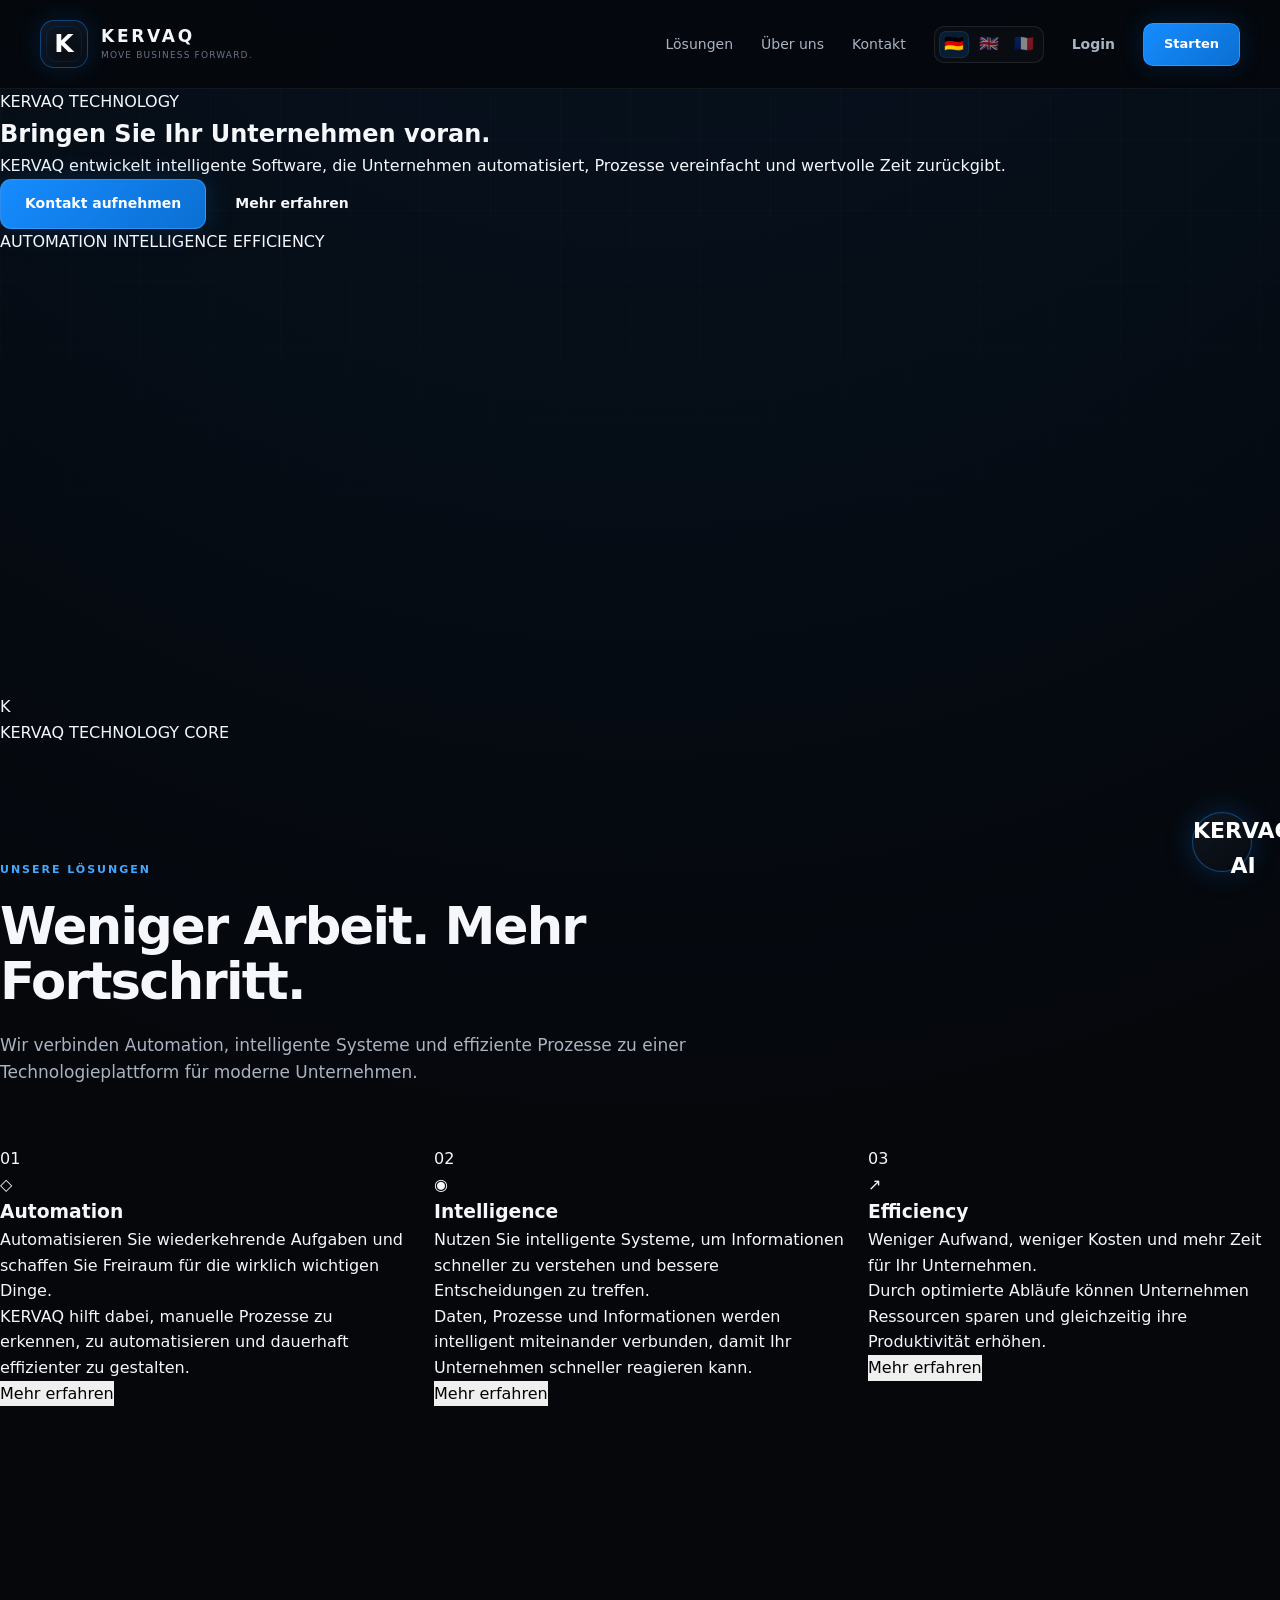
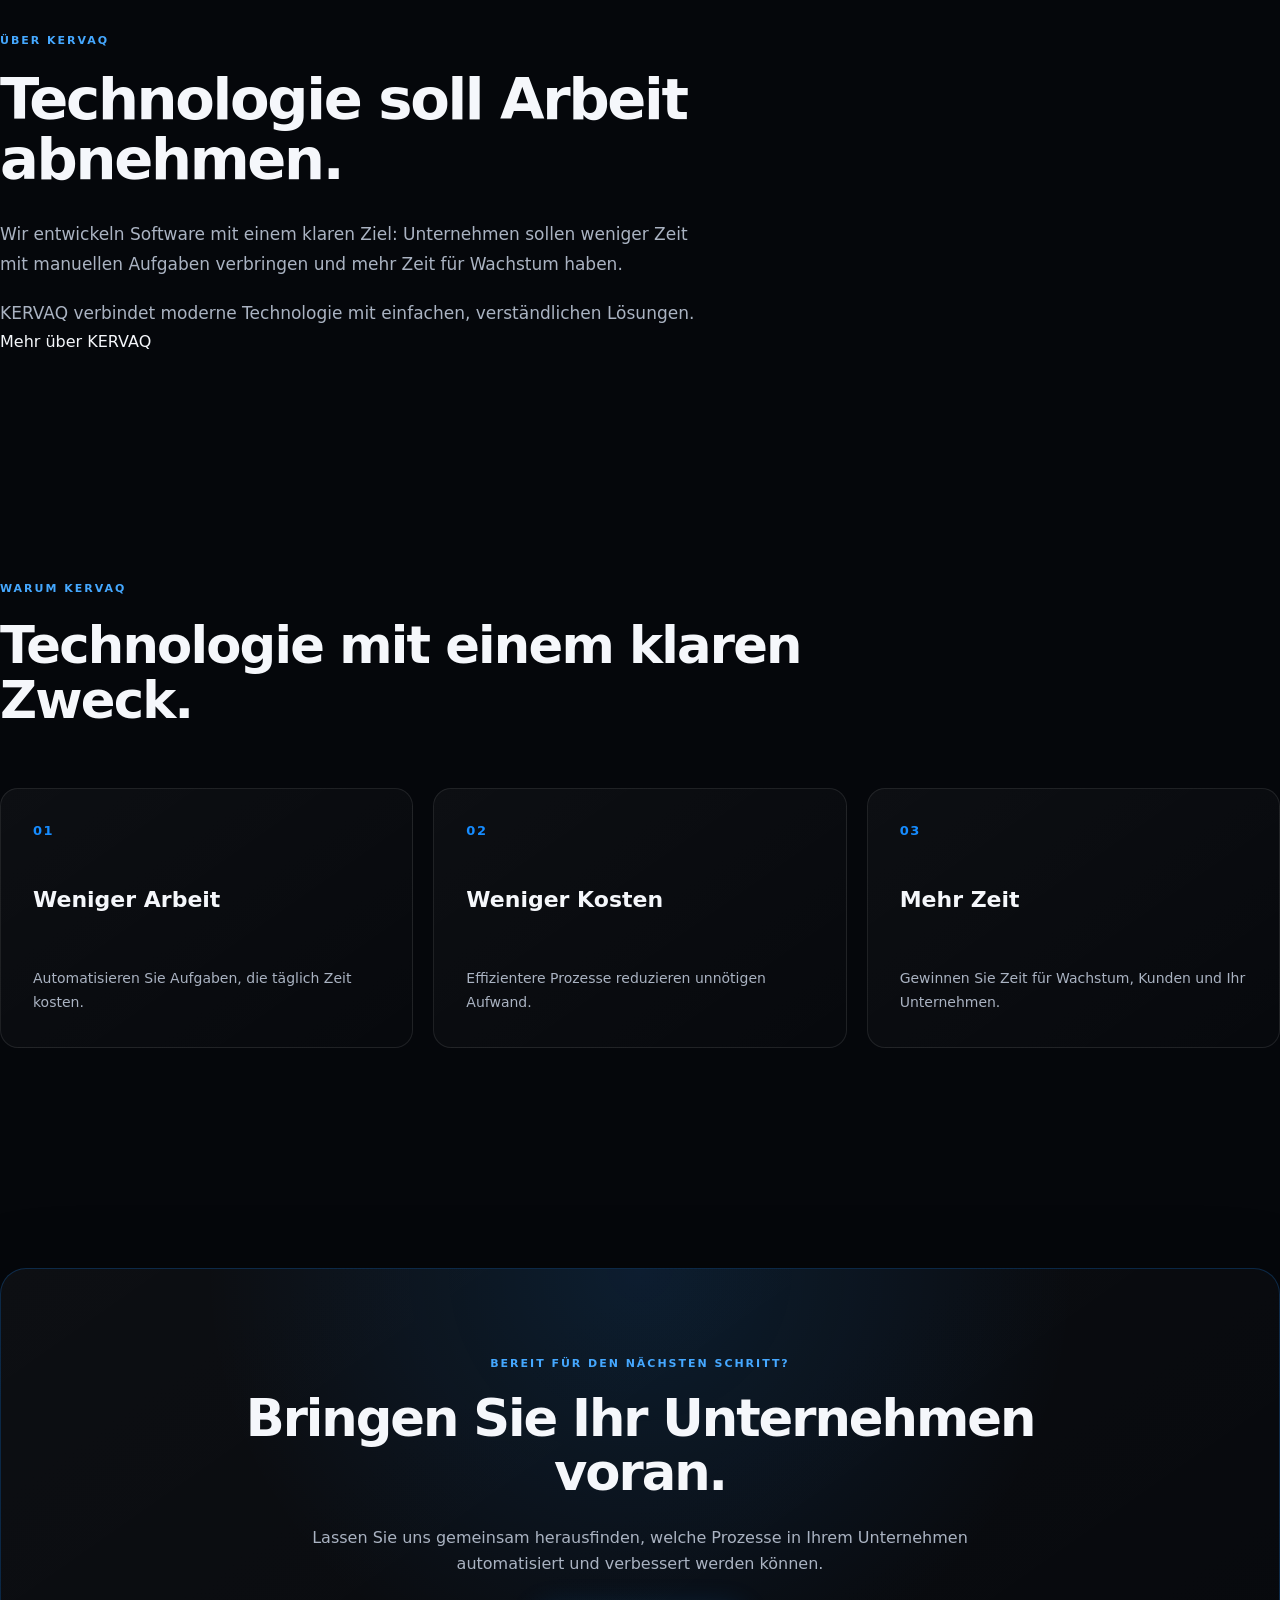
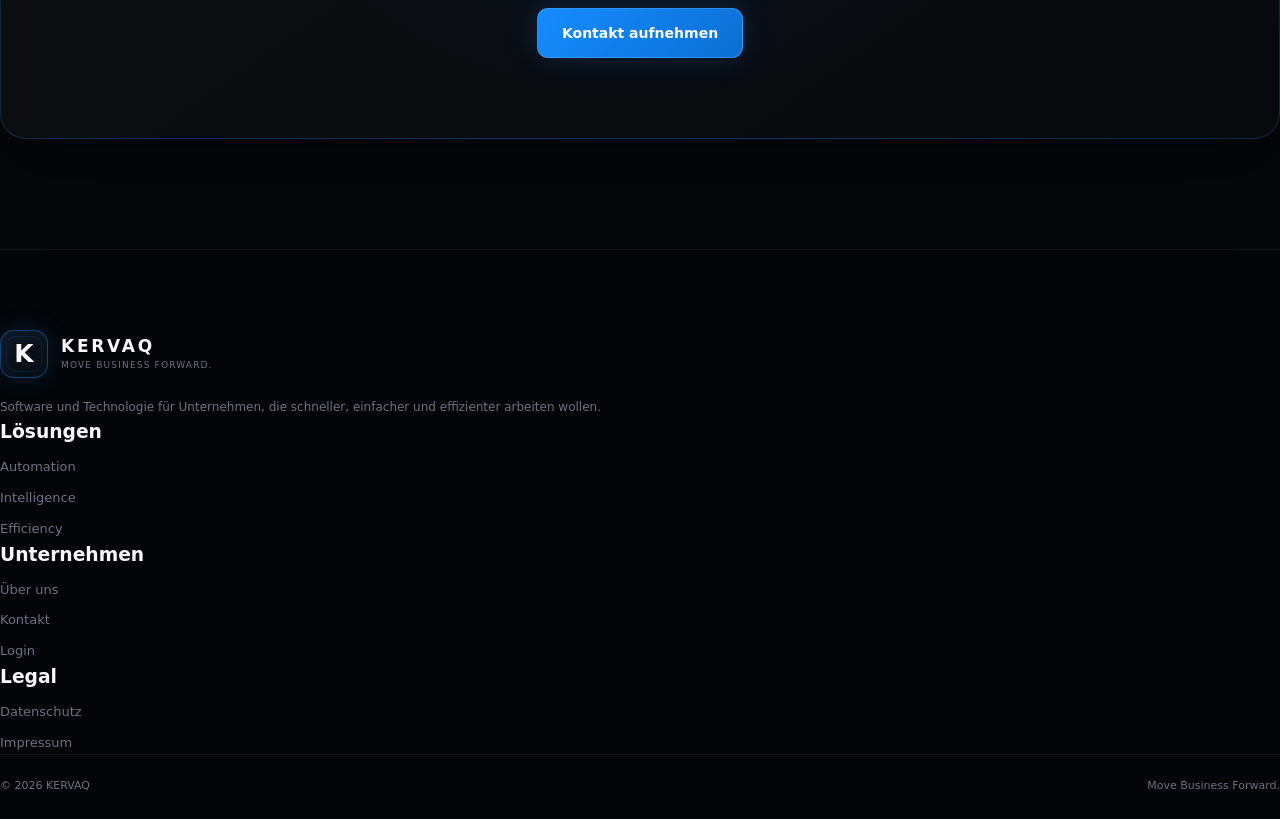
==== commit 8419c7bc: "Update index.html" ====
--- a/index.html
+++ b/index.html
@@ -18,6 +18,7 @@
 
     <!-- =========================================
          NAVIGATION
+         NICHT VERÄNDERT
     ========================================== -->
 
     <header class="navbar">
@@ -47,15 +48,27 @@
 
             <nav class="nav-right">
 
-                <a href="loesungen.html" data-nav="loesungen" data-i18n="solutions">
+                <a
+                    href="loesungen.html"
+                    data-nav="loesungen"
+                    data-i18n="solutions"
+                >
                     Lösungen
                 </a>
 
-                <a href="ueber-uns.html" data-nav="ueber-uns" data-i18n="about">
+                <a
+                    href="ueber-uns.html"
+                    data-nav="ueber-uns"
+                    data-i18n="about"
+                >
                     Über uns
                 </a>
 
-                <a href="kontakt.html" data-nav="kontakt" data-i18n="contact">
+                <a
+                    href="kontakt.html"
+                    data-nav="kontakt"
+                    data-i18n="contact"
+                >
                     Kontakt
                 </a>
 
@@ -128,14 +141,21 @@
 
 
     <!-- =========================================
-         HERO
+         MAIN
     ========================================== -->
 
     <main>
 
+
+        <!-- =====================================
+             HERO
+        ====================================== -->
+
         <section class="hero">
 
             <div class="hero-layout">
+
+                <!-- HERO TEXT -->
 
                 <div class="hero-content">
 
@@ -203,7 +223,9 @@
                 </div>
 
 
-                <!-- TECHNOLOGY CORE -->
+                <!-- =================================
+                     TECHNOLOGY CORE
+                ================================== -->
 
                 <div class="hero-visual">
 
@@ -213,9 +235,17 @@
 
                         <div class="core-glow"></div>
 
+
+                        <!-- ORBITS -->
+
                         <div class="ring ring-one"></div>
+
                         <div class="ring ring-two"></div>
+
                         <div class="ring ring-three"></div>
+
+
+                        <!-- CENTER -->
 
                         <div class="core">
 
@@ -225,11 +255,21 @@
 
                         </div>
 
+
+                        <!-- ORBIT PARTICLES -->
+
                         <div class="orbit-dot dot-one"></div>
+
                         <div class="orbit-dot dot-two"></div>
+
                         <div class="orbit-dot dot-three"></div>
+
                         <div class="orbit-dot dot-four"></div>
+
                         <div class="orbit-dot dot-five"></div>
+
+
+                        <!-- LABEL -->
 
                         <div class="core-label">
                             KERVAQ TECHNOLOGY CORE
@@ -244,9 +284,9 @@
         </section>
 
 
-        <!-- =========================================
+        <!-- =====================================
              SOLUTIONS
-        ========================================== -->
+        ====================================== -->
 
         <section
             class="section"
@@ -262,14 +302,17 @@
                     WAS WIR TUN
                 </div>
 
+
                 <h2 data-i18n="solutionsTitle">
                     Technologie, die Arbeit abnimmt.
                 </h2>
 
+
                 <p data-i18n="solutionsText">
-                    KERVAQ verbindet Automatisierung, intelligente
-                    Systeme und effiziente Prozesse zu Lösungen,
-                    die Unternehmen nachhaltig voranbringen.
+                    KERVAQ verbindet Automatisierung,
+                    intelligente Systeme und effiziente
+                    Prozesse zu Lösungen, die Unternehmen
+                    nachhaltig voranbringen.
                 </p>
 
             </div>
@@ -277,7 +320,10 @@
 
             <div class="cards-grid">
 
-                <!-- CARD 1 -->
+
+                <!-- =================================
+                     CARD 01
+                ================================== -->
 
                 <article class="card">
 
@@ -331,7 +377,9 @@
                 </article>
 
 
-                <!-- CARD 2 -->
+                <!-- =================================
+                     CARD 02
+                ================================== -->
 
                 <article class="card">
 
@@ -385,7 +433,9 @@
                 </article>
 
 
-                <!-- CARD 3 -->
+                <!-- =================================
+                     CARD 03
+                ================================== -->
 
                 <article class="card">
 
@@ -443,9 +493,9 @@
         </section>
 
 
-        <!-- =========================================
-             ABOUT
-        ========================================== -->
+        <!-- =====================================
+             MISSION
+        ====================================== -->
 
         <section class="section about-section">
 
@@ -467,8 +517,8 @@
 
                 <p data-i18n="aboutText">
                     Unternehmen verlieren jeden Tag Zeit durch
-                    manuelle Prozesse, unnötige Arbeit und komplexe
-                    Abläufe.
+                    manuelle Prozesse, unnötige Arbeit und
+                    komplexe Abläufe.
                 </p>
 
 
@@ -493,9 +543,9 @@
         </section>
 
 
-        <!-- =========================================
-             FEATURES
-        ========================================== -->
+        <!-- =====================================
+             WHY KERVAQ
+        ====================================== -->
 
         <section class="section">
 
@@ -507,6 +557,7 @@
                 >
                     WARUM KERVAQ
                 </div>
+
 
                 <h2 data-i18n="whyTitle">
                     Weniger Arbeit.
@@ -518,15 +569,20 @@
 
             <div class="features-grid">
 
+
+                <!-- FEATURE 01 -->
+
                 <article class="feature">
 
                     <span class="feature-number">
                         01
                     </span>
 
+
                     <h3 data-i18n="feature1Title">
                         Mehr Zeit
                     </h3>
+
 
                     <p data-i18n="feature1Text">
                         Automatisierte Prozesse nehmen Ihrem Team
@@ -536,15 +592,19 @@
                 </article>
 
 
+                <!-- FEATURE 02 -->
+
                 <article class="feature">
 
                     <span class="feature-number">
                         02
                     </span>
 
+
                     <h3 data-i18n="feature2Title">
                         Weniger Kosten
                     </h3>
+
 
                     <p data-i18n="feature2Text">
                         Effizientere Abläufe helfen dabei,
@@ -554,15 +614,19 @@
                 </article>
 
 
+                <!-- FEATURE 03 -->
+
                 <article class="feature">
 
                     <span class="feature-number">
                         03
                     </span>
 
+
                     <h3 data-i18n="feature3Title">
                         Mehr Wachstum
                     </h3>
+
 
                     <p data-i18n="feature3Text">
                         Mehr Zeit und bessere Prozesse schaffen
@@ -576,9 +640,9 @@
         </section>
 
 
-        <!-- =========================================
-             CTA
-        ========================================== -->
+        <!-- =====================================
+             FINAL CTA
+        ====================================== -->
 
         <section class="section cta-section">
 
@@ -620,12 +684,13 @@
 
 
     <!-- =========================================
-         AI CHAT
+         KERVAQ AI
     ========================================== -->
 
     <button
         class="ai-open"
         type="button"
+        aria-label="KERVAQ AI öffnen"
     >
 
         <span class="ai-dot"></span>
@@ -648,6 +713,7 @@
                 </strong>
 
             </div>
+
 
             <button
                 class="ai-close"
@@ -683,6 +749,7 @@
                 autocomplete="off"
             >
 
+
             <button
                 type="submit"
                 aria-label="Nachricht senden"
@@ -703,6 +770,9 @@
 
         <div class="footer-container">
 
+
+            <!-- FOOTER BRAND -->
+
             <div class="footer-brand">
 
                 <a href="index.html" class="brand">
@@ -735,26 +805,33 @@
             </div>
 
 
+            <!-- FOOTER SOLUTIONS -->
+
             <div class="footer-column">
 
                 <h3 data-i18n="footerSolutions">
                     Lösungen
                 </h3>
 
+
                 <a href="loesungen.html">
                     Automation
                 </a>
 
+
                 <a href="loesungen.html">
                     Intelligence
                 </a>
 
+
                 <a href="loesungen.html">
                     Efficiency
                 </a>
 
             </div>
 
+
+            <!-- FOOTER KERVAQ -->
 
             <div class="footer-column">
 
@@ -762,6 +839,7 @@
                     KERVAQ
                 </h3>
 
+
                 <a
                     href="ueber-uns.html"
                     data-i18n="about"
@@ -769,6 +847,7 @@
                     Über uns
                 </a>
 
+
                 <a
                     href="kontakt.html"
                     data-i18n="contact"
@@ -776,6 +855,7 @@
                     Kontakt
                 </a>
 
+
                 <a
                     href="login.html"
                     data-i18n="login"
@@ -785,6 +865,8 @@
 
             </div>
 
+
+            <!-- FOOTER LEGAL -->
 
             <div class="footer-column">
 
@@ -792,6 +874,7 @@
                     Legal
                 </h3>
 
+
                 <a
                     href="datenschutz.html"
                     data-i18n="footerPrivacy"
@@ -799,6 +882,7 @@
                     Datenschutz
                 </a>
 
+
                 <a
                     href="impressum.html"
                     data-i18n="footerImprint"
@@ -814,8 +898,9 @@
         <div class="footer-bottom">
 
             <span>
-                © KERVAQ
+                © 2026 KERVAQ
             </span>
+
 
             <span>
                 Move Business Forward.
--- a/style.css
+++ b/style.css
@@ -1,34 +1,106 @@
+/* =========================================================
+   KERVAQ — GLOBAL DESIGN SYSTEM
+   ========================================================= */
+
+:root {
+    --bg: #05070b;
+    --bg-soft: #080b11;
+    --bg-card: #0b0f17;
+    --bg-card-hover: #0f1520;
+
+    --text: #f5f7fb;
+    --text-soft: #aab3c2;
+    --text-muted: #687386;
+
+    --blue: #168cff;
+    --blue-bright: #45a8ff;
+    --blue-soft: rgba(22, 140, 255, 0.15);
+    --blue-glow: rgba(22, 140, 255, 0.35);
+
+    --border: rgba(255, 255, 255, 0.09);
+    --border-blue: rgba(22, 140, 255, 0.35);
+
+    --max-width: 1450px;
+
+    --radius: 18px;
+    --radius-small: 12px;
+
+    --shadow: 0 25px 80px rgba(0, 0, 0, 0.45);
+
+    --transition: 0.25s ease;
+}
+
+
+/* =========================================================
+   RESET
+   ========================================================= */
+
 * {
     margin: 0;
     padding: 0;
     box-sizing: border-box;
 }
 
-:root {
-    --bg: #05070b;
-    --bg-soft: #080b11;
-    --bg-card: #0b0f17;
-    --white: #f5f7fb;
-    --text: #c7ccd6;
-    --muted: #737b89;
-    --blue: #1683ff;
-    --blue-bright: #39a0ff;
-    --blue-soft: rgba(22, 131, 255, 0.14);
-    --border: rgba(255, 255, 255, 0.09);
-    --border-blue: rgba(22, 131, 255, 0.35);
-    --max-width: 1240px;
-}
-
 html {
     scroll-behavior: smooth;
 }
 
 body {
-    background: var(--bg);
-    color: var(--white);
-    font-family: Arial, Helvetica, sans-serif;
+    min-height: 100vh;
+
+    background:
+        radial-gradient(
+            circle at 50% -10%,
+            rgba(22, 140, 255, 0.10),
+            transparent 35%
+        ),
+        var(--bg);
+
+    color: var(--text);
+
+    font-family:
+        Inter,
+        ui-sans-serif,
+        system-ui,
+        -apple-system,
+        BlinkMacSystemFont,
+        "Segoe UI",
+        sans-serif;
+
     line-height: 1.6;
+
     overflow-x: hidden;
+}
+
+body::before {
+    content: "";
+
+    position: fixed;
+
+    inset: 0;
+
+    pointer-events: none;
+
+    background-image:
+        linear-gradient(
+            rgba(255, 255, 255, 0.018) 1px,
+            transparent 1px
+        ),
+        linear-gradient(
+            90deg,
+            rgba(255, 255, 255, 0.018) 1px,
+            transparent 1px
+        );
+
+    background-size: 70px 70px;
+
+    mask-image: linear-gradient(
+        to bottom,
+        black,
+        transparent 80%
+    );
+
+    z-index: -1;
 }
 
 a {
@@ -42,833 +114,760 @@
     font: inherit;
 }
 
-
-/* =========================================
-   NAVBAR
-========================================= */
+button {
+    border: 0;
+}
+
+img {
+    max-width: 100%;
+    display: block;
+}
+
+
+/* =========================================================
+   CONTAINER
+   ========================================================= */
+
+.container {
+    width: min(
+        calc(100% - 80px),
+        var(--max-width)
+    );
+
+    margin: 0 auto;
+}
+
+
+/* =========================================================
+   NAVIGATION
+   ========================================================= */
 
 .navbar {
     position: sticky;
+
     top: 0;
+
     z-index: 1000;
 
     width: 100%;
 
-    background: rgba(5, 7, 11, 0.88);
-    backdrop-filter: blur(18px);
-    -webkit-backdrop-filter: blur(18px);
-
-    border-bottom: 1px solid rgba(255, 255, 255, 0.06);
+    background:
+        rgba(5, 7, 11, 0.78);
+
+    backdrop-filter: blur(22px);
+
+    -webkit-backdrop-filter: blur(22px);
+
+    border-bottom:
+        1px solid rgba(255, 255, 255, 0.06);
 }
 
 .nav-container {
-    width: min(100% - 64px, var(--max-width));
-    min-height: 82px;
+    width: min(
+        calc(100% - 80px),
+        var(--max-width)
+    );
+
+    min-height: 88px;
+
     margin: 0 auto;
 
     display: flex;
+
     align-items: center;
+
     justify-content: space-between;
 
-    gap: 40px;
-}
-
-
-/* BRAND */
+    gap: 35px;
+}
+
+
+/* =========================================================
+   BRAND
+   ========================================================= */
 
 .brand {
     display: inline-flex;
+
     align-items: center;
+
     gap: 13px;
 
     flex-shrink: 0;
 }
 
-.brand-logo {
-    width: 40px;
-    height: 40px;
-
+.brand-logo,
+.brand-mark {
+    width: 48px;
+    height: 48px;
+
+    display: grid;
+
+    place-items: center;
+
+    border-radius: 14px;
+
+    color: white;
+
+    font-size: 25px;
+
+    font-weight: 800;
+
+    background:
+        linear-gradient(
+            145deg,
+            #101722,
+            #070a0f
+        );
+
+    border:
+        1px solid rgba(22, 140, 255, 0.42);
+
+    box-shadow:
+        0 0 25px rgba(22, 140, 255, 0.16),
+        inset 0 0 20px rgba(22, 140, 255, 0.06);
+
+    position: relative;
+}
+
+.brand-logo::after,
+.brand-mark::after {
+    content: "";
+
+    position: absolute;
+
+    inset: 5px;
+
+    border-radius: 10px;
+
+    border:
+        1px solid rgba(22, 140, 255, 0.12);
+
+    pointer-events: none;
+}
+
+.brand-text {
     display: flex;
+
+    flex-direction: column;
+
+    line-height: 1;
+}
+
+.brand-name {
+    font-size: 17px;
+
+    font-weight: 800;
+
+    letter-spacing: 0.16em;
+}
+
+.brand-tagline {
+    margin-top: 6px;
+
+    font-size: 9px;
+
+    color: var(--text-muted);
+
+    letter-spacing: 0.13em;
+
+    text-transform: uppercase;
+}
+
+
+/* =========================================================
+   NAV LINKS
+   ========================================================= */
+
+.nav-right {
+    display: flex;
+
     align-items: center;
+
+    justify-content: flex-end;
+
+    gap: 28px;
+
+    flex: 1;
+}
+
+.nav-right > a:not(.nav-cta):not(.nav-login),
+.nav-links a {
+    position: relative;
+
+    color: var(--text-soft);
+
+    font-size: 14px;
+
+    font-weight: 500;
+
+    transition:
+        color var(--transition);
+}
+
+.nav-right > a:not(.nav-cta):not(.nav-login):hover,
+.nav-links a:hover {
+    color: white;
+}
+
+.nav-right > a:not(.nav-cta):not(.nav-login)::after,
+.nav-links a::after {
+    content: "";
+
+    position: absolute;
+
+    left: 0;
+
+    right: 0;
+
+    bottom: -9px;
+
+    height: 2px;
+
+    background: var(--blue);
+
+    transform: scaleX(0);
+
+    transform-origin: center;
+
+    transition:
+        transform var(--transition);
+}
+
+.nav-right > a:not(.nav-cta):not(.nav-login):hover::after,
+.nav-links a:hover::after {
+    transform: scaleX(1);
+}
+
+
+/* =========================================================
+   LOGIN
+   ========================================================= */
+
+.nav-login,
+.login-link {
+    color: var(--text-soft);
+
+    font-size: 14px;
+
+    font-weight: 600;
+
+    transition:
+        color var(--transition);
+}
+
+.nav-login:hover,
+.login-link:hover {
+    color: white;
+}
+
+
+/* =========================================================
+   LANGUAGE SWITCHER
+   ========================================================= */
+
+.language-switcher {
+    display: flex;
+
+    align-items: center;
+
+    gap: 5px;
+
+    padding: 4px;
+
+    border:
+        1px solid var(--border);
+
+    border-radius: 10px;
+
+    background:
+        rgba(255, 255, 255, 0.025);
+}
+
+.lang-btn {
+    width: 30px;
+    height: 27px;
+
+    display: grid;
+
+    place-items: center;
+
+    cursor: pointer;
+
+    border-radius: 7px;
+
+    background: transparent;
+
+    opacity: 0.5;
+
+    transition:
+        opacity var(--transition),
+        background var(--transition),
+        transform var(--transition);
+}
+
+.lang-btn:hover {
+    opacity: 1;
+
+    transform: translateY(-1px);
+}
+
+.lang-btn.active {
+    opacity: 1;
+
+    background:
+        rgba(22, 140, 255, 0.13);
+
+    box-shadow:
+        inset 0 0 0 1px rgba(22, 140, 255, 0.16);
+}
+
+
+/* =========================================================
+   NAV CTA
+   ========================================================= */
+
+.nav-cta {
+    display: inline-flex;
+
+    align-items: center;
+
     justify-content: center;
 
-    border: 1px solid rgba(57, 160, 255, 0.55);
-    border-radius: 11px;
-
-    color: #ffffff;
-    font-size: 20px;
+    min-height: 43px;
+
+    padding: 0 20px;
+
+    border-radius: 10px;
+
+    color: white;
+
+    background:
+        linear-gradient(
+            135deg,
+            var(--blue),
+            #0b6fd2
+        );
+
+    border:
+        1px solid rgba(80, 170, 255, 0.5);
+
+    box-shadow:
+        0 0 24px rgba(22, 140, 255, 0.18);
+
+    font-size: 13px;
+
+    font-weight: 700;
+
+    transition:
+        transform var(--transition),
+        box-shadow var(--transition);
+}
+
+.nav-cta:hover {
+    transform: translateY(-2px);
+
+    box-shadow:
+        0 0 35px rgba(22, 140, 255, 0.35);
+}
+
+
+/* =========================================================
+   MOBILE MENU
+   ========================================================= */
+
+.mobile-menu {
+    display: none;
+
+    width: 44px;
+    height: 44px;
+
+    flex-direction: column;
+
+    align-items: center;
+
+    justify-content: center;
+
+    gap: 5px;
+
+    border-radius: 10px;
+
+    cursor: pointer;
+
+    background:
+        rgba(255, 255, 255, 0.04);
+
+    border:
+        1px solid var(--border);
+}
+
+.mobile-menu span {
+    width: 19px;
+    height: 2px;
+
+    background: white;
+
+    border-radius: 10px;
+}
+
+
+/* =========================================================
+   HERO
+   ========================================================= */
+
+.page-hero {
+    position: relative;
+
+    padding:
+        150px 0
+        110px;
+
+    overflow: hidden;
+}
+
+.page-hero::before {
+    content: "";
+
+    position: absolute;
+
+    width: 650px;
+    height: 650px;
+
+    left: 50%;
+    top: -450px;
+
+    transform: translateX(-50%);
+
+    background:
+        radial-gradient(
+            circle,
+            rgba(22, 140, 255, 0.16),
+            transparent 68%
+        );
+
+    pointer-events: none;
+}
+
+.page-hero-content {
+    max-width: 900px;
+
+    position: relative;
+
+    z-index: 1;
+}
+
+.eyebrow {
+    display: inline-block;
+
+    margin-bottom: 20px;
+
+    color: var(--blue-bright);
+
+    font-size: 11px;
+
     font-weight: 800;
 
+    letter-spacing: 0.18em;
+
+    text-transform: uppercase;
+}
+
+.page-hero h1 {
+    max-width: 950px;
+
+    font-size:
+        clamp(44px, 6vw, 82px);
+
+    line-height: 1.02;
+
+    letter-spacing: -0.045em;
+
+    font-weight: 800;
+}
+
+.page-hero p {
+    max-width: 720px;
+
+    margin-top: 28px;
+
+    color: var(--text-soft);
+
+    font-size: 18px;
+
+    line-height: 1.75;
+}
+
+
+/* =========================================================
+   SECTIONS
+   ========================================================= */
+
+.section {
+    position: relative;
+
+    padding: 110px 0;
+}
+
+.section-dark {
+    background:
+        linear-gradient(
+            180deg,
+            rgba(255, 255, 255, 0.018),
+            rgba(255, 255, 255, 0.008)
+        );
+
+    border-top:
+        1px solid rgba(255, 255, 255, 0.04);
+
+    border-bottom:
+        1px solid rgba(255, 255, 255, 0.04);
+}
+
+
+/* =========================================================
+   SECTION HEADING
+   ========================================================= */
+
+.section-heading {
+    max-width: 820px;
+
+    margin-bottom: 60px;
+}
+
+.section-heading h2 {
+    font-size:
+        clamp(36px, 4vw, 58px);
+
+    line-height: 1.08;
+
+    letter-spacing: -0.035em;
+}
+
+.section-heading p {
+    max-width: 700px;
+
+    margin-top: 22px;
+
+    color: var(--text-soft);
+
+    font-size: 17px;
+}
+
+
+/* =========================================================
+   ABOUT
+   ========================================================= */
+
+.about-grid {
+    display: grid;
+
+    grid-template-columns:
+        minmax(320px, 0.9fr)
+        minmax(0, 1.1fr);
+
+    align-items: center;
+
+    gap: 100px;
+}
+
+.about-content {
+    max-width: 700px;
+}
+
+.about-content h2 {
+    font-size:
+        clamp(38px, 4.5vw, 64px);
+
+    line-height: 1.05;
+
+    letter-spacing: -0.04em;
+
+    margin-bottom: 28px;
+}
+
+.about-content p {
+    color: var(--text-soft);
+
+    font-size: 17px;
+
+    line-height: 1.8;
+
+    margin-top: 18px;
+}
+
+
+/* =========================================================
+   ABOUT VISUAL — K CORE
+   ========================================================= */
+
+.about-visual {
+    min-height: 520px;
+
+    display: grid;
+
+    place-items: center;
+
+    position: relative;
+}
+
+.big-k {
+    width: 340px;
+    height: 340px;
+
+    position: relative;
+
+    display: grid;
+
+    place-items: center;
+
+    border-radius: 50%;
+
     background:
         radial-gradient(
-            circle at center,
-            rgba(22, 131, 255, 0.3),
-            rgba(22, 131, 255, 0.04) 65%,
+            circle,
+            rgba(22, 140, 255, 0.18),
+            rgba(22, 140, 255, 0.035) 40%,
             transparent 70%
         );
 
     box-shadow:
-        0 0 25px rgba(22, 131, 255, 0.18);
-}
-
-.brand-text {
-    display: flex;
-    flex-direction: column;
-    gap: 1px;
-}
-
-.brand-name {
-    font-size: 15px;
-    font-weight: 800;
-    letter-spacing: 0.19em;
-}
-
-.brand-tagline {
-    font-size: 9px;
-    color: var(--muted);
-    letter-spacing: 0.08em;
-}
-
-
-/* NAV LINKS */
-
-.nav-right {
-    display: flex;
-    align-items: center;
-    justify-content: flex-end;
-
-    gap: 28px;
-
-    flex: 1;
-}
-
-.nav-right > a {
+        0 0 100px rgba(22, 140, 255, 0.12);
+
+    animation:
+        kFloat 6s ease-in-out infinite;
+}
+
+.big-k span {
     position: relative;
 
-    color: #aeb5c1;
-
-    font-size: 13px;
-    font-weight: 600;
-
-    white-space: nowrap;
-
-    transition:
-        color 0.25s ease,
-        transform 0.25s ease;
-}
-
-.nav-right > a:hover {
-    color: #ffffff;
-}
-
-.nav-right > a.active {
-    color: #ffffff;
-}
-
-.nav-right > a.active::after {
-    content: "";
-
+    z-index: 5;
+
+    font-size: 150px;
+
+    font-weight: 900;
+
+    line-height: 1;
+
+    color: white;
+
+    text-shadow:
+        0 0 30px rgba(22, 140, 255, 0.55),
+        0 0 80px rgba(22, 140, 255, 0.18);
+}
+
+.big-k-glow {
     position: absolute;
-    left: 0;
-    right: 0;
-    bottom: -10px;
-
-    height: 2px;
-
-    background: var(--blue);
-
-    box-shadow:
-        0 0 10px rgba(22, 131, 255, 0.8);
-}
-
-
-/* LANGUAGE */
-
-.language-switcher {
-    display: flex;
-    align-items: center;
-    gap: 5px;
-
-    margin-left: 4px;
-    padding: 4px;
-
-    border: 1px solid var(--border);
-    border-radius: 10px;
-
-    background: rgba(255, 255, 255, 0.025);
-}
-
-.lang-btn {
-    width: 32px;
-    height: 28px;
-
-    border: 0;
-    border-radius: 7px;
-
-    background: transparent;
-
-    cursor: pointer;
-
-    opacity: 0.5;
-
-    transition:
-        opacity 0.2s ease,
-        background 0.2s ease,
-        transform 0.2s ease;
-}
-
-.lang-btn:hover {
-    opacity: 0.85;
-}
-
-.lang-btn.active {
-    opacity: 1;
-
-    background: rgba(22, 131, 255, 0.15);
-
-    box-shadow:
-        inset 0 0 0 1px rgba(22, 131, 255, 0.18);
-}
-
-
-/* LOGIN */
-
-.nav-login {
-    padding-left: 4px;
-}
-
-
-/* CTA */
-
-.nav-cta {
-    display: inline-flex !important;
-    align-items: center;
-    justify-content: center;
-
-    min-width: 100px;
-    height: 42px;
-
-    padding: 0 19px;
-
-    border: 1px solid rgba(57, 160, 255, 0.5);
-    border-radius: 10px;
-
-    color: #ffffff !important;
-
-    background:
-        linear-gradient(
-            135deg,
-            rgba(22, 131, 255, 0.22),
-            rgba(22, 131, 255, 0.08)
-        );
-
-    box-shadow:
-        0 0 24px rgba(22, 131, 255, 0.08);
-
-    transition:
-        background 0.25s ease,
-        border-color 0.25s ease,
-        box-shadow 0.25s ease;
-}
-
-.nav-cta:hover {
-    border-color: rgba(57, 160, 255, 0.9);
-
-    background:
-        linear-gradient(
-            135deg,
-            rgba(22, 131, 255, 0.35),
-            rgba(22, 131, 255, 0.12)
-        );
-
-    box-shadow:
-        0 0 30px rgba(22, 131, 255, 0.18);
-}
-
-.mobile-menu {
-    display: none;
-
-    width: 42px;
-    height: 42px;
-
-    padding: 8px;
-
-    border: 1px solid var(--border);
-    border-radius: 10px;
-
-    background: rgba(255, 255, 255, 0.03);
-
-    cursor: pointer;
-}
-
-.mobile-menu span {
-    display: block;
-
-    width: 100%;
-    height: 2px;
-
-    margin: 5px 0;
-
-    background: #ffffff;
-
-    transition: transform 0.25s ease;
-}
-
-
-/* =========================================
-   GENERAL
-========================================= */
-
-.section {
-    width: min(100% - 64px, var(--max-width));
-
-    margin: 0 auto;
-    padding: 130px 0;
-}
-
-.eyebrow {
-    margin-bottom: 18px;
-
-    color: var(--blue-bright);
-
-    font-size: 11px;
-    font-weight: 700;
-
-    letter-spacing: 0.18em;
-    text-transform: uppercase;
-}
-
-.section-heading {
-    max-width: 780px;
-    margin-bottom: 65px;
-}
-
-.section-heading h2 {
-    max-width: 760px;
-
-    font-size: clamp(38px, 5vw, 68px);
-    line-height: 1.02;
-    letter-spacing: -0.045em;
-
-    margin-bottom: 24px;
-}
-
-.section-heading p {
-    max-width: 680px;
-
-    color: var(--text);
-
-    font-size: 17px;
-    line-height: 1.8;
-}
-
-
-/* =========================================
-   HERO
-========================================= */
-
-.hero {
-    position: relative;
-
-    min-height: calc(100vh - 82px);
-
-    display: flex;
-    align-items: center;
-
-    overflow: hidden;
-
-    border-bottom: 1px solid rgba(255, 255, 255, 0.05);
-}
-
-.hero::before {
-    content: "";
-
-    position: absolute;
-
-    width: 700px;
-    height: 700px;
-
-    right: -250px;
-    top: -250px;
+
+    width: 170px;
+    height: 170px;
+
+    border-radius: 50%;
 
     background:
         radial-gradient(
             circle,
-            rgba(22, 131, 255, 0.12),
-            transparent 68%
+            rgba(22, 140, 255, 0.30),
+            transparent 70%
         );
 
+    filter: blur(20px);
+
+    animation:
+        pulseGlow 3.5s ease-in-out infinite;
+}
+
+
+/* =========================================================
+   K RINGS
+   ========================================================= */
+
+.big-k-ring {
+    position: absolute;
+
+    left: 50%;
+    top: 50%;
+
+    border-radius: 50%;
+
+    border:
+        1px solid rgba(22, 140, 255, 0.25);
+
     pointer-events: none;
 }
 
-.hero-layout {
-    width: min(100% - 64px, var(--max-width));
-
-    margin: 0 auto;
-
+.ring-one {
+    width: 280px;
+    height: 110px;
+
+    transform:
+        translate(-50%, -50%)
+        rotate(24deg);
+
+    animation:
+        orbitOne 8s linear infinite;
+}
+
+.ring-two {
+    width: 390px;
+    height: 145px;
+
+    transform:
+        translate(-50%, -50%)
+        rotate(-35deg);
+
+    border-color:
+        rgba(69, 168, 255, 0.17);
+
+    animation:
+        orbitTwo 11s linear infinite reverse;
+}
+
+.ring-three {
+    width: 470px;
+    height: 185px;
+
+    transform:
+        translate(-50%, -50%)
+        rotate(62deg);
+
+    border-color:
+        rgba(22, 140, 255, 0.11);
+
+    animation:
+        orbitThree 14s linear infinite;
+}
+
+
+/* =========================================================
+   FEATURES
+   ========================================================= */
+
+.features-grid {
     display: grid;
-    grid-template-columns: minmax(0, 1.05fr) minmax(420px, 0.95fr);
-
-    align-items: center;
-
-    gap: 80px;
-}
-
-.hero-content {
-    position: relative;
-    z-index: 2;
-
-    padding: 70px 0;
-}
-
-.hero-badge {
-    display: inline-flex;
-    align-items: center;
-    gap: 10px;
-
-    margin-bottom: 28px;
-    padding: 8px 13px;
-
-    border: 1px solid rgba(22, 131, 255, 0.25);
-    border-radius: 999px;
-
-    color: #aeb7c5;
-
-    font-size: 9px;
-    font-weight: 700;
-
-    letter-spacing: 0.14em;
-
-    background: rgba(22, 131, 255, 0.06);
-}
-
-.pulse-dot {
-    width: 7px;
-    height: 7px;
-
-    border-radius: 50%;
-
-    background: var(--blue-bright);
-
-    box-shadow:
-        0 0 12px rgba(57, 160, 255, 0.9);
-
-    animation: pulse 2s infinite;
-}
-
-@keyframes pulse {
-
-    0%,
-    100% {
-        opacity: 1;
-        transform: scale(1);
-    }
-
-    50% {
-        opacity: 0.5;
-        transform: scale(0.7);
-    }
-}
-
-.hero h1 {
-    max-width: 850px;
-
-    margin-bottom: 28px;
-
-    font-size: clamp(52px, 6.5vw, 94px);
-    line-height: 0.96;
-
-    letter-spacing: -0.065em;
-}
-
-.hero-text {
-    max-width: 670px;
-
-    margin-bottom: 38px;
-
-    color: var(--text);
-
-    font-size: 18px;
-    line-height: 1.75;
-}
-
-.hero-actions {
+
+    grid-template-columns:
+        repeat(3, minmax(0, 1fr));
+
+    gap: 20px;
+}
+
+.feature {
+    min-height: 250px;
+
+    padding: 32px;
+
     display: flex;
-    align-items: center;
-    gap: 15px;
-
-    flex-wrap: wrap;
-}
-
-.btn {
-    display: inline-flex;
-    align-items: center;
-    justify-content: center;
-
-    min-height: 54px;
-
-    padding: 0 28px;
-
-    border-radius: 11px;
-
-    font-size: 13px;
-    font-weight: 700;
-
-    white-space: nowrap;
-
-    transition:
-        transform 0.25s ease,
-        border-color 0.25s ease,
-        background 0.25s ease,
-        box-shadow 0.25s ease;
-}
-
-.btn:hover {
-    transform: translateY(-2px);
-}
-
-.btn-primary {
-    color: #ffffff;
-
-    border: 1px solid rgba(57, 160, 255, 0.75);
-
-    background:
-        linear-gradient(
-            135deg,
-            #147cf0,
-            #0c5dcc
-        );
-
-    box-shadow:
-        0 12px 35px rgba(22, 131, 255, 0.2);
-}
-
-.btn-primary:hover {
-    border-color: #63b5ff;
-
-    box-shadow:
-        0 15px 42px rgba(22, 131, 255, 0.32);
-}
-
-.btn-secondary {
-    color: #dce2eb;
-
-    border: 1px solid var(--border);
-
-    background: rgba(255, 255, 255, 0.025);
-}
-
-.btn-secondary:hover {
-    border-color: rgba(255, 255, 255, 0.2);
-}
-
-.hero-meta {
-    display: flex;
-    align-items: center;
-    gap: 25px;
-
-    margin-top: 55px;
-
-    color: #5f6877;
-
-    font-size: 9px;
-    font-weight: 700;
-
-    letter-spacing: 0.15em;
-}
-
-
-/* =========================================
-   TECHNOLOGY CORE
-========================================= */
-
-.hero-visual {
-    min-width: 0;
-
-    display: flex;
-    align-items: center;
-    justify-content: center;
-}
-
-.tech-core {
-    position: relative;
-
-    width: min(100%, 570px);
-    aspect-ratio: 1;
-
-    display: flex;
-    align-items: center;
-    justify-content: center;
-}
-
-.system-grid {
-    position: absolute;
-    inset: 4%;
-
-    border-radius: 50%;
-
-    opacity: 0.4;
-
-    background-image:
-        linear-gradient(
-            rgba(22, 131, 255, 0.08) 1px,
-            transparent 1px
-        ),
-        linear-gradient(
-            90deg,
-            rgba(22, 131, 255, 0.08) 1px,
-            transparent 1px
-        );
-
-    background-size: 34px 34px;
-
-    mask-image: radial-gradient(
-        circle,
-        black 25%,
-        transparent 70%
-    );
-
-    -webkit-mask-image: radial-gradient(
-        circle,
-        black 25%,
-        transparent 70%
-    );
-}
-
-.core-glow {
-    position: absolute;
-
-    width: 45%;
-    height: 45%;
-
-    border-radius: 50%;
-
-    background:
-        radial-gradient(
-            circle,
-            rgba(22, 131, 255, 0.28),
-            rgba(22, 131, 255, 0.05) 45%,
-            transparent 72%
-        );
-
-    filter: blur(12px);
-
-    animation: coreGlow 4s ease-in-out infinite;
-}
-
-@keyframes coreGlow {
-
-    0%,
-    100% {
-        transform: scale(0.95);
-        opacity: 0.75;
-    }
-
-    50% {
-        transform: scale(1.1);
-        opacity: 1;
-    }
-}
-
-.ring {
-    position: absolute;
-
-    border: 1px solid rgba(57, 160, 255, 0.25);
-
-    border-radius: 50%;
-
-    box-shadow:
-        inset 0 0 25px rgba(22, 131, 255, 0.03),
-        0 0 25px rgba(22, 131, 255, 0.03);
-}
-
-.ring-one {
-    width: 48%;
-    height: 48%;
-
-    animation: rotateOne 18s linear infinite;
-}
-
-.ring-two {
-    width: 69%;
-    height: 38%;
-
-    transform: rotate(55deg);
-
-    border-color: rgba(57, 160, 255, 0.2);
-
-    animation: rotateTwo 24s linear infinite;
-}
-
-.ring-three {
-    width: 87%;
-    height: 53%;
-
-    transform: rotate(-35deg);
-
-    border-color: rgba(57, 160, 255, 0.14);
-
-    animation: rotateThree 30s linear infinite;
-}
-
-@keyframes rotateOne {
-    from {
-        transform: rotate(0deg);
-    }
-
-    to {
-        transform: rotate(360deg);
-    }
-}
-
-@keyframes rotateTwo {
-    from {
-        transform: rotate(55deg);
-    }
-
-    to {
-        transform: rotate(415deg);
-    }
-}
-
-@keyframes rotateThree {
-    from {
-        transform: rotate(-35deg);
-    }
-
-    to {
-        transform: rotate(325deg);
-    }
-}
-
-.core {
-    position: relative;
-    z-index: 5;
-
-    width: 150px;
-    height: 150px;
-
-    display: flex;
-    align-items: center;
-    justify-content: center;
-
-    border-radius: 50%;
-
-    background:
-        radial-gradient(
-            circle at 35% 30%,
-            rgba(80, 176, 255, 0.4),
-            rgba(7, 21, 38, 0.98) 60%
-        );
-
-    border: 1px solid rgba(93, 182, 255, 0.65);
-
-    box-shadow:
-        0 0 35px rgba(22, 131, 255, 0.2),
-        0 0 90px rgba(22, 131, 255, 0.12),
-        inset 0 0 35px rgba(22, 131, 255, 0.14);
-}
-
-.core-inner {
-    width: 90px;
-    height: 90px;
-
-    display: flex;
-    align-items: center;
-    justify-content: center;
-
-    border-radius: 50%;
-
-    border: 1px solid rgba(255, 255, 255, 0.14);
-
-    color: #ffffff;
-
-    font-size: 48px;
-    font-weight: 900;
-
-    letter-spacing: -0.08em;
-
-    text-shadow:
-        0 0 25px rgba(57, 160, 255, 0.8);
-}
-
-.orbit-dot {
-    position: absolute;
-    z-index: 8;
-
-    width: 9px;
-    height: 9px;
-
-    border-radius: 50%;
-
-    background: #48aaff;
-
-    box-shadow:
-        0 0 14px rgba(57, 160, 255, 1);
-}
-
-.dot-one {
-    top: 20%;
-    right: 26%;
-}
-
-.dot-two {
-    bottom: 18%;
-    left: 27%;
-}
-
-.dot-three {
-    top: 43%;
-    left: 7%;
-}
-
-.dot-four {
-    right: 8%;
-    bottom: 42%;
-}
-
-.dot-five {
-    top: 9%;
-    left: 46%;
-}
-
-.core-label {
-    position: absolute;
-    bottom: 7%;
-
-    color: #586474;
-
-    font-size: 8px;
-    font-weight: 700;
-
-    letter-spacing: 0.2em;
-}
-
-
-/* =========================================
-   SOLUTION CARDS
-========================================= */
-
-.cards-grid {
-    display: grid;
-
-    grid-template-columns: repeat(3, minmax(0, 1fr));
-
-    gap: 22px;
-
-    align-items: start;
-}
-
-.card {
-    position: relative;
-
-    min-width: 0;
-    min-height: 430px;
-
-    padding: 28px;
-
-    border: 1px solid var(--border);
-    border-radius: 18px;
+
+    flex-direction: column;
+
+    justify-content: space-between;
+
+    gap: 40px;
+
+    border:
+        1px solid var(--border);
+
+    border-radius: var(--radius);
 
     background:
         linear-gradient(
@@ -877,761 +876,273 @@
             rgba(255, 255, 255, 0.012)
         );
 
+    transition:
+        transform var(--transition),
+        border-color var(--transition),
+        background var(--transition);
+}
+
+.feature:hover {
+    transform: translateY(-6px);
+
+    border-color:
+        var(--border-blue);
+
+    background:
+        linear-gradient(
+            145deg,
+            rgba(22, 140, 255, 0.08),
+            rgba(255, 255, 255, 0.015)
+        );
+}
+
+.feature-number {
+    color: var(--blue);
+
+    font-size: 13px;
+
+    font-weight: 800;
+
+    letter-spacing: 0.12em;
+}
+
+.feature h3 {
+    margin-bottom: 10px;
+
+    font-size: 22px;
+}
+
+.feature p {
+    color: var(--text-soft);
+
+    font-size: 14px;
+
+    line-height: 1.7;
+}
+
+
+/* =========================================================
+   SOLUTIONS PAGE
+   ========================================================= */
+
+.solutions-list {
+    display: grid;
+
+    grid-template-columns:
+        repeat(3, minmax(0, 1fr));
+
+    gap: 22px;
+}
+
+.solution-block {
+    position: relative;
+
+    min-height: 570px;
+
+    padding: 32px;
+
+    border:
+        1px solid var(--border);
+
+    border-radius: var(--radius);
+
+    background:
+        linear-gradient(
+            145deg,
+            rgba(255, 255, 255, 0.035),
+            rgba(255, 255, 255, 0.012)
+        );
+
     overflow: hidden;
 
     transition:
-        transform 0.3s ease,
-        border-color 0.3s ease,
-        background 0.3s ease,
-        box-shadow 0.3s ease;
-}
-
-.card::before {
+        transform var(--transition),
+        border-color var(--transition),
+        background var(--transition);
+}
+
+.solution-block::before {
     content: "";
 
     position: absolute;
 
-    width: 180px;
-    height: 180px;
-
-    right: -80px;
-    top: -80px;
+    width: 260px;
+    height: 260px;
+
+    right: -130px;
+    top: -130px;
 
     border-radius: 50%;
 
     background:
         radial-gradient(
             circle,
-            rgba(22, 131, 255, 0.12),
+            rgba(22, 140, 255, 0.12),
             transparent 70%
         );
 
-    opacity: 0;
-
-    transition: opacity 0.3s ease;
-}
-
-.card:hover,
-.card.open {
-    transform: translateY(-5px);
-
-    border-color: var(--border-blue);
+    pointer-events: none;
+}
+
+.solution-block:hover {
+    transform: translateY(-7px);
+
+    border-color:
+        var(--border-blue);
 
     background:
         linear-gradient(
             145deg,
-            rgba(22, 131, 255, 0.08),
-            rgba(255, 255, 255, 0.018)
+            rgba(22, 140, 255, 0.07),
+            rgba(255, 255, 255, 0.015)
         );
+}
+
+.solution-number {
+    position: absolute;
+
+    top: 28px;
+    right: 30px;
+
+    color:
+        rgba(255, 255, 255, 0.18);
+
+    font-size: 12px;
+
+    font-weight: 800;
+
+    letter-spacing: 0.15em;
+}
+
+.solution-content {
+    position: relative;
+
+    z-index: 1;
+
+    height: 100%;
+
+    display: flex;
+
+    flex-direction: column;
+}
+
+.solution-icon {
+    width: 54px;
+    height: 54px;
+
+    display: grid;
+
+    place-items: center;
+
+    margin-bottom: 28px;
+
+    border-radius: 14px;
+
+    color: var(--blue-bright);
+
+    font-size: 25px;
+
+    background:
+        rgba(22, 140, 255, 0.08);
+
+    border:
+        1px solid rgba(22, 140, 255, 0.22);
 
     box-shadow:
-        0 20px 60px rgba(0, 0, 0, 0.25);
-}
-
-.card:hover::before,
-.card.open::before {
-    opacity: 1;
-}
-
-.card-top {
+        0 0 25px rgba(22, 140, 255, 0.08);
+}
+
+.solution-content h2 {
+    margin-bottom: 15px;
+
+    font-size: 30px;
+
+    line-height: 1.1;
+
+    letter-spacing: -0.025em;
+}
+
+.solution-content > p {
+    color: var(--text-soft);
+
+    font-size: 14px;
+
+    line-height: 1.7;
+
+    margin-bottom: 30px;
+}
+
+.solution-details {
+    margin-top: auto;
+
     display: flex;
-    align-items: center;
-
-    gap: 15px;
-
-    margin-bottom: 55px;
-}
-
-.card-number {
-    color: var(--blue-bright);
+
+    flex-direction: column;
+
+    gap: 16px;
+}
+
+.solution-detail {
+    display: grid;
+
+    grid-template-columns: 30px 1fr;
+
+    gap: 12px;
+
+    padding-top: 15px;
+
+    border-top:
+        1px solid rgba(255, 255, 255, 0.07);
+}
+
+.solution-detail > span {
+    color: var(--blue);
 
     font-size: 10px;
+
     font-weight: 800;
-
-    letter-spacing: 0.1em;
-}
-
-.card-line {
-    height: 1px;
-
-    flex: 1;
-
-    background:
-        linear-gradient(
-            90deg,
-            rgba(22, 131, 255, 0.35),
-            transparent
-        );
-}
-
-.card-icon {
-    width: 52px;
-    height: 52px;
-
-    display: flex;
-    align-items: center;
-    justify-content: center;
-
-    margin-bottom: 30px;
-
-    border: 1px solid rgba(57, 160, 255, 0.25);
-    border-radius: 13px;
-
-    color: var(--blue-bright);
-
-    font-size: 24px;
-
-    background: rgba(22, 131, 255, 0.07);
-
-    box-shadow:
-        0 0 25px rgba(22, 131, 255, 0.06);
-}
-
-.card h3 {
-    margin-bottom: 15px;
-
-    font-size: 27px;
-    letter-spacing: -0.025em;
-}
-
-.card > p {
-    color: var(--text);
-
-    font-size: 14px;
-    line-height: 1.75;
-}
-
-.card-details {
-    max-height: 0;
-
-    overflow: hidden;
-
-    opacity: 0;
-
-    transition:
-        max-height 0.4s ease,
-        opacity 0.3s ease,
-        margin-top 0.3s ease;
-}
-
-.card.open .card-details {
-    max-height: 200px;
-
-    margin-top: 18px;
-
-    opacity: 1;
-}
-
-.card-details p {
-    color: #aab2bf;
+}
+
+.solution-detail h3 {
+    margin-bottom: 3px;
 
     font-size: 13px;
-    line-height: 1.7;
-}
-
-.learn-more {
-    display: inline-flex;
-    align-items: center;
-
-    margin-top: 32px;
-
-    padding: 0;
-
-    border: 0;
-
-    color: var(--blue-bright);
-
-    background: transparent;
-
-    font-size: 12px;
-    font-weight: 700;
-
-    cursor: pointer;
-
-    transition:
-        color 0.2s ease,
-        transform 0.2s ease;
-}
-
-.learn-more::after {
-    content: "→";
-
-    margin-left: 8px;
-
-    transition: transform 0.2s ease;
-}
-
-.learn-more:hover {
-    color: #ffffff;
-}
-
-.learn-more:hover::after {
-    transform: translateX(4px);
-}
-
-
-/* =========================================
-   ABOUT
-========================================= */
-
-.about-section {
-    padding-top: 80px;
-}
-
-.about-grid {
+}
+
+.solution-detail p {
+    color: var(--text-muted);
+
+    font-size: 11px;
+
+    line-height: 1.55;
+}
+
+
+/* =========================================================
+   GENERIC SOLUTION CARDS
+   Falls andere Seiten diese Klassen verwenden
+   ========================================================= */
+
+.cards-grid {
     display: grid;
 
-    grid-template-columns: 0.9fr 1.1fr;
-
-    align-items: center;
-
-    gap: 100px;
-}
-
-.about-visual {
+    grid-template-columns:
+        repeat(3, minmax(0, 1fr));
+
+    gap: 22px;
+}
+
+.solution-card {
     position: relative;
 
-    min-height: 430px;
-
-    display: flex;
-    align-items: center;
-    justify-content: center;
-
-    border: 1px solid var(--border);
-    border-radius: 24px;
-
-    overflow: hidden;
-
-    background:
-        radial-gradient(
-            circle at center,
-            rgba(22, 131, 255, 0.09),
-            transparent 60%
-        );
-}
-
-.big-k {
-    position: relative;
-    z-index: 2;
-
-    color: #ffffff;
-
-    font-size: clamp(180px, 20vw, 290px);
-    font-weight: 900;
-
-    line-height: 1;
-
-    letter-spacing: -0.15em;
-
-    text-shadow:
-        0 0 40px rgba(57, 160, 255, 0.35);
-}
-
-.big-k-glow {
-    position: absolute;
-
-    width: 250px;
-    height: 250px;
-
-    border-radius: 50%;
-
-    background:
-        radial-gradient(
-            circle,
-            rgba(22, 131, 255, 0.25),
-            transparent 70%
-        );
-
-    filter: blur(15px);
-}
-
-.about-content h2 {
-    max-width: 700px;
-
-    margin-bottom: 25px;
-
-    font-size: clamp(38px, 5vw, 62px);
-    line-height: 1.02;
-
-    letter-spacing: -0.045em;
-}
-
-.about-content p {
-    max-width: 680px;
-
-    margin-bottom: 20px;
-
-    color: var(--text);
-
-    font-size: 16px;
-    line-height: 1.8;
-}
-
-.text-link {
-    display: inline-flex;
-    align-items: center;
-
-    margin-top: 20px;
-
-    color: var(--blue-bright);
-
-    font-size: 13px;
-    font-weight: 700;
-}
-
-.text-link::after {
-    content: "→";
-
-    margin-left: 10px;
-
-    transition: transform 0.2s ease;
-}
-
-.text-link:hover::after {
-    transform: translateX(5px);
-}
-
-
-/* =========================================
-   FEATURES
-========================================= */
-
-.features-grid {
-    display: grid;
-
-    grid-template-columns: repeat(3, minmax(0, 1fr));
-
-    gap: 20px;
-}
-
-.feature {
-    padding: 30px 0;
-
-    border-top: 1px solid var(--border);
-}
-
-.feature-number {
-    display: block;
-
-    margin-bottom: 45px;
-
-    color: var(--blue-bright);
-
-    font-size: 10px;
-    font-weight: 800;
-
-    letter-spacing: 0.15em;
-}
-
-.feature h3 {
-    margin-bottom: 12px;
-
-    font-size: 24px;
-}
-
-.feature p {
-    max-width: 320px;
-
-    color: var(--text);
-
-    font-size: 14px;
-    line-height: 1.75;
-}
-
-
-/* =========================================
-   CTA
-========================================= */
-
-.cta-section {
-    padding-top: 60px;
-    padding-bottom: 150px;
-}
-
-.cta-box {
-    position: relative;
-
-    padding: 85px 70px;
-
-    text-align: center;
-
-    border: 1px solid rgba(22, 131, 255, 0.25);
-    border-radius: 25px;
-
-    overflow: hidden;
-
-    background:
-        radial-gradient(
-            circle at 50% 0%,
-            rgba(22, 131, 255, 0.14),
-            transparent 55%
-        ),
-        rgba(255, 255, 255, 0.015);
-
-    box-shadow:
-        inset 0 0 80px rgba(22, 131, 255, 0.025);
-}
-
-.cta-box::before {
-    content: "";
-
-    position: absolute;
-
-    top: 0;
-    left: 12%;
-    right: 12%;
-
-    height: 1px;
-
-    background:
-        linear-gradient(
-            90deg,
-            transparent,
-            rgba(57, 160, 255, 0.7),
-            transparent
-        );
-}
-
-.cta-box h2 {
-    max-width: 850px;
-
-    margin: 0 auto 22px;
-
-    font-size: clamp(40px, 5.5vw, 70px);
-    line-height: 1;
-
-    letter-spacing: -0.05em;
-}
-
-.cta-box p {
-    max-width: 650px;
-
-    margin: 0 auto 34px;
-
-    color: var(--text);
-
-    font-size: 16px;
-    line-height: 1.8;
-}
-
-.cta-box .btn {
-    min-width: 190px;
-}
-
-
-/* =========================================
-   PAGE HERO
-========================================= */
-
-.page-hero {
-    padding: 120px 0 90px;
-
-    border-bottom: 1px solid rgba(255, 255, 255, 0.05);
-
-    background:
-        radial-gradient(
-            circle at 70% 0%,
-            rgba(22, 131, 255, 0.09),
-            transparent 42%
-        );
-}
-
-.page-hero-inner {
-    width: min(100% - 64px, var(--max-width));
-
-    margin: 0 auto;
-}
-
-.page-hero h1 {
-    max-width: 850px;
-
-    margin-bottom: 25px;
-
-    font-size: clamp(52px, 7vw, 88px);
-    line-height: 0.95;
-
-    letter-spacing: -0.06em;
-}
-
-.page-hero p {
-    max-width: 680px;
-
-    color: var(--text);
-
-    font-size: 18px;
-    line-height: 1.75;
-}
-
-
-/* =========================================
-   SOLUTIONS PAGE
-========================================= */
-
-.solution-block {
-    display: grid;
-
-    grid-template-columns: 100px minmax(0, 1fr) 180px;
-
-    gap: 50px;
-
-    align-items: start;
-
-    padding: 75px 0;
-
-    border-bottom: 1px solid var(--border);
-}
-
-.solution-number {
-    color: var(--blue-bright);
-
-    font-size: 13px;
-    font-weight: 800;
-
-    letter-spacing: 0.15em;
-}
-
-.solution-content h2 {
-    margin-bottom: 20px;
-
-    font-size: clamp(35px, 4vw, 55px);
-
-    letter-spacing: -0.04em;
-}
-
-.solution-content > p {
-    max-width: 720px;
-
-    color: var(--text);
-
-    font-size: 16px;
-    line-height: 1.8;
-}
-
-.solution-details {
-    display: grid;
-
-    grid-template-columns: repeat(3, 1fr);
-
-    gap: 20px;
-
-    margin-top: 35px;
-}
-
-.solution-detail {
-    padding-top: 18px;
-
-    border-top: 1px solid var(--border);
-}
-
-.solution-detail span {
-    display: block;
-
-    margin-bottom: 10px;
-
-    color: var(--blue-bright);
-
-    font-size: 10px;
-    font-weight: 700;
-
-    letter-spacing: 0.1em;
-}
-
-.solution-detail p {
-    color: #aeb5c0;
-
-    font-size: 13px;
-    line-height: 1.6;
-}
-
-.solution-icon {
-    width: 100%;
-    min-height: 130px;
-
-    display: flex;
-    align-items: center;
-    justify-content: center;
-
-    border: 1px solid rgba(22, 131, 255, 0.2);
-    border-radius: 18px;
-
-    color: var(--blue-bright);
-
-    font-size: 38px;
-
-    background:
-        radial-gradient(
-            circle,
-            rgba(22, 131, 255, 0.1),
-            transparent 70%
-        );
-}
-
-
-/* =========================================
-   CONTACT
-========================================= */
-
-.contact-grid {
-    display: grid;
-
-    grid-template-columns: 0.8fr 1.2fr;
-
-    gap: 70px;
-}
-
-.contact-info h2 {
-    margin-bottom: 22px;
-
-    font-size: 42px;
-    line-height: 1.05;
-
-    letter-spacing: -0.04em;
-}
-
-.contact-info > p {
-    max-width: 480px;
-
-    margin-bottom: 35px;
-
-    color: var(--text);
-
-    line-height: 1.8;
-}
-
-.contact-item {
-    padding: 20px 0;
-
-    border-top: 1px solid var(--border);
-}
-
-.contact-item span {
-    display: block;
-
-    margin-bottom: 7px;
-
-    color: var(--muted);
-
-    font-size: 10px;
-    font-weight: 700;
-
-    letter-spacing: 0.12em;
-    text-transform: uppercase;
-}
-
-.contact-item strong {
-    font-size: 16px;
-}
-
-.contact-form-wrapper {
-    padding: 35px;
-
-    border: 1px solid var(--border);
-    border-radius: 20px;
-
-    background: rgba(255, 255, 255, 0.018);
-}
-
-.contact-form {
-    display: grid;
-
-    gap: 18px;
-}
-
-.form-row {
-    display: grid;
-
-    grid-template-columns: 1fr 1fr;
-
-    gap: 18px;
-}
-
-.form-group {
-    display: flex;
-    flex-direction: column;
-    gap: 8px;
-}
-
-.form-group label {
-    color: #aab2bf;
-
-    font-size: 11px;
-    font-weight: 700;
-}
-
-.form-group input,
-.form-group textarea {
-    width: 100%;
-
-    border: 1px solid var(--border);
-    border-radius: 10px;
-
-    outline: none;
-
-    padding: 14px 15px;
-
-    color: #ffffff;
-
-    background: rgba(0, 0, 0, 0.2);
-
-    transition:
-        border-color 0.2s ease,
-        box-shadow 0.2s ease;
-}
-
-.form-group textarea {
-    min-height: 150px;
-
-    resize: vertical;
-}
-
-.form-group input:focus,
-.form-group textarea:focus {
-    border-color: rgba(57, 160, 255, 0.55);
-
-    box-shadow:
-        0 0 0 3px rgba(22, 131, 255, 0.08);
-}
-
-.contact-form button {
-    justify-self: start;
-
-    border: 0;
-
-    cursor: pointer;
-}
-
-
-/* =========================================
-   LOGIN
-========================================= */
-
-.login-page {
-    min-height: calc(100vh - 82px);
-
-    display: flex;
-    align-items: center;
-    justify-content: center;
-
-    padding: 80px 24px;
-
-    background:
-        radial-gradient(
-            circle at 50% 40%,
-            rgba(22, 131, 255, 0.08),
-            transparent 45%
-        );
-}
-
-.login-container {
-    width: 100%;
-    max-width: 480px;
-}
-
-.login-card {
-    padding: 42px;
-
-    border: 1px solid var(--border);
-    border-radius: 20px;
+    padding: 30px;
+
+    min-height: 280px;
+
+    border:
+        1px solid var(--border);
+
+    border-radius: var(--radius);
 
     background:
         linear-gradient(
@@ -1640,658 +1151,380 @@
             rgba(255, 255, 255, 0.01)
         );
 
+    transition:
+        transform var(--transition),
+        border-color var(--transition);
+}
+
+.solution-card:hover {
+    transform: translateY(-6px);
+
+    border-color:
+        var(--border-blue);
+}
+
+.solution-card-top {
+    display: flex;
+
+    align-items: center;
+
+    justify-content: space-between;
+
+    margin-bottom: 25px;
+}
+
+.solution-card-number {
+    color: var(--blue);
+
+    font-size: 11px;
+
+    font-weight: 800;
+
+    letter-spacing: 0.15em;
+}
+
+.solution-card-icon {
+    font-size: 24px;
+
+    color: var(--blue-bright);
+}
+
+.solution-card h3 {
+    margin-bottom: 12px;
+
+    font-size: 22px;
+}
+
+.solution-card p {
+    color: var(--text-soft);
+
+    font-size: 14px;
+}
+
+.solution-feature-list {
+    display: flex;
+
+    flex-direction: column;
+
+    gap: 10px;
+
+    margin-top: 22px;
+}
+
+.solution-feature {
+    display: flex;
+
+    align-items: center;
+
+    gap: 10px;
+
+    color: var(--text-soft);
+
+    font-size: 12px;
+}
+
+.solution-feature::before {
+    content: "→";
+
+    color: var(--blue);
+}
+
+
+/* =========================================================
+   CTA
+   ========================================================= */
+
+.cta-section {
+    padding: 110px 0;
+}
+
+.cta-box {
+    position: relative;
+
+    padding: 80px 70px;
+
+    text-align: center;
+
+    overflow: hidden;
+
+    border:
+        1px solid rgba(22, 140, 255, 0.23);
+
+    border-radius: 26px;
+
+    background:
+        radial-gradient(
+            circle at 50% 0%,
+            rgba(22, 140, 255, 0.13),
+            transparent 55%
+        ),
+        linear-gradient(
+            145deg,
+            rgba(255, 255, 255, 0.035),
+            rgba(255, 255, 255, 0.012)
+        );
+
     box-shadow:
-        0 25px 80px rgba(0, 0, 0, 0.25);
-}
-
-.login-logo {
-    width: 54px;
-    height: 54px;
-
-    display: flex;
+        var(--shadow);
+}
+
+.cta-box h2 {
+    max-width: 850px;
+
+    margin: 0 auto;
+
+    font-size:
+        clamp(35px, 4vw, 58px);
+
+    line-height: 1.05;
+
+    letter-spacing: -0.04em;
+}
+
+.cta-box p {
+    max-width: 700px;
+
+    margin: 25px auto 32px;
+
+    color: var(--text-soft);
+
+    font-size: 16px;
+}
+
+
+/* =========================================================
+   BUTTONS
+   ========================================================= */
+
+.btn {
+    display: inline-flex;
+
     align-items: center;
+
     justify-content: center;
 
-    margin-bottom: 28px;
-
-    border: 1px solid rgba(57, 160, 255, 0.5);
-    border-radius: 14px;
-
-    color: #ffffff;
-
-    font-size: 25px;
-    font-weight: 900;
-
-    background: rgba(22, 131, 255, 0.08);
-}
-
-.login-heading h1 {
-    margin-bottom: 12px;
-
-    font-size: 42px;
-
-    letter-spacing: -0.04em;
-}
-
-.login-heading p {
-    margin-bottom: 30px;
-
-    color: var(--text);
+    min-height: 50px;
+
+    padding: 0 24px;
+
+    border-radius: 11px;
 
     font-size: 14px;
-}
-
-.login-form {
-    display: grid;
-
-    gap: 17px;
-}
-
-.login-form label {
-    display: block;
-
-    margin-bottom: 7px;
-
-    color: #aab2bf;
-
-    font-size: 11px;
+
     font-weight: 700;
-}
-
-.login-form input {
-    width: 100%;
-
-    height: 50px;
-
-    padding: 0 14px;
-
-    border: 1px solid var(--border);
-    border-radius: 10px;
-
-    outline: none;
-
-    color: #ffffff;
-
-    background: rgba(0, 0, 0, 0.2);
-}
-
-.login-form input:focus {
-    border-color: rgba(57, 160, 255, 0.55);
-
-    box-shadow:
-        0 0 0 3px rgba(22, 131, 255, 0.08);
-}
-
-.login-submit {
-    width: 100%;
-
-    margin-top: 8px;
-
-    border: 0;
-
-    cursor: pointer;
-}
-
-.login-error {
-    display: none;
-
-    padding: 10px 12px;
-
-    border: 1px solid rgba(255, 80, 80, 0.25);
-    border-radius: 8px;
-
-    color: #ff8d8d;
-
-    background: rgba(255, 80, 80, 0.06);
-
-    font-size: 12px;
-}
-
-.login-error.show {
-    display: block;
-}
-
-.login-note {
-    margin-top: 22px;
-
-    color: var(--muted);
-
-    font-size: 11px;
-    line-height: 1.6;
-}
-
-
-/* =========================================
-   DASHBOARD
-========================================= */
-
-.dashboard {
-    width: min(100% - 64px, var(--max-width));
-
-    margin: 0 auto;
-
-    padding: 80px 0 140px;
-}
-
-.dashboard-header {
-    display: flex;
-    align-items: flex-end;
-    justify-content: space-between;
-
-    gap: 30px;
-
-    margin-bottom: 45px;
-}
-
-.dashboard-header h1 {
-    margin-bottom: 10px;
-
-    font-size: clamp(42px, 5vw, 64px);
-
-    letter-spacing: -0.05em;
-}
-
-.dashboard-header p {
-    color: var(--text);
-}
-
-.dashboard-status {
-    padding: 10px 15px;
-
-    border: 1px solid rgba(57, 160, 255, 0.2);
-    border-radius: 999px;
-
-    color: var(--blue-bright);
-
-    font-size: 10px;
-    font-weight: 700;
-
-    letter-spacing: 0.08em;
-}
-
-.stats-grid {
-    display: grid;
-
-    grid-template-columns: repeat(4, 1fr);
-
-    gap: 18px;
-
-    margin-bottom: 25px;
-}
-
-.stat-card {
-    padding: 25px;
-
-    border: 1px solid var(--border);
-    border-radius: 16px;
-
-    background: rgba(255, 255, 255, 0.018);
-}
-
-.stat-card span {
-    display: block;
-
-    margin-bottom: 28px;
-
-    color: var(--muted);
-
-    font-size: 10px;
-    font-weight: 700;
-
-    letter-spacing: 0.08em;
-    text-transform: uppercase;
-}
-
-.stat-card strong {
-    font-size: 34px;
-
-    letter-spacing: -0.04em;
-}
-
-.dashboard-grid {
-    display: grid;
-
-    grid-template-columns: 1.3fr 0.7fr;
-
-    gap: 20px;
-}
-
-.dashboard-panel {
-    padding: 30px;
-
-    border: 1px solid var(--border);
-    border-radius: 18px;
-
-    background: rgba(255, 255, 255, 0.018);
-}
-
-.dashboard-panel h2 {
-    margin-bottom: 25px;
-
-    font-size: 20px;
-}
-
-.activity-item {
-    display: flex;
-    align-items: center;
-    gap: 14px;
-
-    padding: 16px 0;
-
-    border-top: 1px solid var(--border);
-}
-
-.activity-dot {
-    width: 8px;
-    height: 8px;
-
-    border-radius: 50%;
-
-    background: var(--blue-bright);
-
-    box-shadow:
-        0 0 10px rgba(57, 160, 255, 0.7);
-}
-
-.activity-item p {
-    color: var(--text);
-
-    font-size: 13px;
-}
-
-.ai-dashboard {
-    display: flex;
-    flex-direction: column;
-    justify-content: space-between;
-}
-
-.ai-dashboard-icon {
-    width: 50px;
-    height: 50px;
-
-    display: flex;
-    align-items: center;
-    justify-content: center;
-
-    margin-bottom: 25px;
-
-    border: 1px solid rgba(57, 160, 255, 0.3);
-    border-radius: 13px;
-
-    color: var(--blue-bright);
-
-    background: rgba(22, 131, 255, 0.08);
-}
-
-
-/* USER MENU */
-
-.user-menu {
-    display: flex;
-    align-items: center;
-    gap: 12px;
-}
-
-.user-avatar {
-    width: 35px;
-    height: 35px;
-
-    display: flex;
-    align-items: center;
-    justify-content: center;
-
-    border-radius: 50%;
-
-    color: #ffffff;
-
-    font-size: 12px;
-    font-weight: 800;
+
+    transition:
+        transform var(--transition),
+        box-shadow var(--transition);
+}
+
+.btn-primary {
+    color: white;
 
     background:
         linear-gradient(
             135deg,
-            #1683ff,
-            #074eaa
+            var(--blue),
+            #0b6fd2
         );
-}
-
-.user-email {
-    max-width: 180px;
-
-    overflow: hidden;
-
-    color: #aeb5c1;
-
-    font-size: 11px;
-
-    text-overflow: ellipsis;
-    white-space: nowrap;
-}
-
-.logout-btn {
-    border: 0;
-
-    color: #8f98a7;
-
-    background: transparent;
-
-    font-size: 11px;
-
-    cursor: pointer;
-
-    transition: color 0.2s ease;
-}
-
-.logout-btn:hover {
-    color: #ffffff;
-}
-
-
-/* =========================================
-   LEGAL
-========================================= */
-
-.legal-section {
-    padding-top: 90px;
-}
-
-.legal-content {
-    max-width: 900px;
-    margin: 0 auto;
-}
-
-.legal-notice {
-    margin-bottom: 60px;
-    padding: 28px;
-
-    border: 1px solid rgba(22, 131, 255, 0.25);
-    border-radius: 16px;
-
-    background: rgba(22, 131, 255, 0.05);
-}
-
-.legal-notice-label {
-    margin-bottom: 12px;
-
-    color: var(--blue-bright);
-
-    font-size: 10px;
-    font-weight: 800;
-
-    letter-spacing: 0.15em;
-}
-
-.legal-notice h2 {
-    margin-bottom: 14px;
-
-    font-size: 24px;
-}
-
-.legal-notice p {
-    margin-bottom: 10px;
-
-    color: var(--text);
-
-    font-size: 14px;
-    line-height: 1.75;
-}
-
-.legal-block {
-    display: grid;
-
-    grid-template-columns: 60px 1fr;
-
-    gap: 25px;
-
-    padding: 35px 0;
-
-    border-top: 1px solid var(--border);
-}
-
-.legal-number {
-    color: var(--blue-bright);
-
-    font-size: 11px;
-    font-weight: 800;
-
-    letter-spacing: 0.1em;
-}
-
-.legal-block h2 {
-    margin-bottom: 15px;
-
-    font-size: 25px;
-}
-
-.legal-block p {
-    margin-bottom: 9px;
-
-    color: var(--text);
-
-    font-size: 14px;
-    line-height: 1.75;
-}
-
-.legal-final {
-    display: flex;
-    align-items: center;
-
-    gap: 25px;
-
-    margin-top: 40px;
-    padding: 30px;
-
-    border: 1px solid var(--border);
-
-    border-radius: 16px;
-
-    background: rgba(255, 255, 255, 0.015);
-}
-
-.legal-final-mark {
-    width: 55px;
-    height: 55px;
-
-    flex-shrink: 0;
-
-    display: flex;
-    align-items: center;
-    justify-content: center;
-
-    border: 1px solid rgba(57, 160, 255, 0.4);
-    border-radius: 14px;
-
-    color: #ffffff;
-
-    font-size: 24px;
-    font-weight: 900;
-
-    background: rgba(22, 131, 255, 0.08);
-}
-
-.legal-final span {
-    display: block;
-
-    margin-bottom: 7px;
-
-    color: var(--blue-bright);
-
-    font-size: 9px;
-    font-weight: 800;
-
-    letter-spacing: 0.14em;
-}
-
-.legal-final h2 {
-    margin-bottom: 8px;
-
-    font-size: 20px;
-}
-
-.legal-final p {
-    color: var(--text);
-
-    font-size: 13px;
-}
-
-
-/* =========================================
-   AI CHAT
-========================================= */
+
+    border:
+        1px solid rgba(80, 170, 255, 0.5);
+
+    box-shadow:
+        0 0 30px rgba(22, 140, 255, 0.18);
+}
+
+.btn-primary:hover {
+    transform: translateY(-2px);
+
+    box-shadow:
+        0 0 40px rgba(22, 140, 255, 0.35);
+}
+
+
+/* =========================================================
+   AI BUTTON
+   ========================================================= */
 
 .ai-open {
     position: fixed;
 
-    right: 25px;
-    bottom: 25px;
+    right: 28px;
+    bottom: 28px;
 
     z-index: 900;
 
-    display: inline-flex;
-    align-items: center;
-    gap: 9px;
-
-    height: 46px;
-
-    padding: 0 16px;
-
-    border: 1px solid rgba(57, 160, 255, 0.35);
-    border-radius: 999px;
-
-    color: #ffffff;
-
-    background:
-        rgba(7, 12, 20, 0.94);
-
-    backdrop-filter: blur(12px);
+    width: 60px;
+    height: 60px;
+
+    display: grid;
+
+    place-items: center;
+
+    border-radius: 50%;
+
+    cursor: pointer;
+
+    color: white;
+
+    font-size: 22px;
+
+    font-weight: 800;
+
+    background:
+        linear-gradient(
+            145deg,
+            #101722,
+            #070a0f
+        );
+
+    border:
+        1px solid rgba(22, 140, 255, 0.45);
 
     box-shadow:
-        0 10px 35px rgba(0, 0, 0, 0.3),
-        0 0 25px rgba(22, 131, 255, 0.08);
-
-    cursor: pointer;
-
-    font-size: 11px;
-    font-weight: 700;
-}
-
-.ai-dot,
-.ai-status {
-    display: inline-block;
-
-    width: 7px;
-    height: 7px;
+        0 0 30px rgba(22, 140, 255, 0.22);
+
+    transition:
+        transform var(--transition),
+        box-shadow var(--transition);
+}
+
+.ai-open:hover {
+    transform: translateY(-4px);
+
+    box-shadow:
+        0 0 45px rgba(22, 140, 255, 0.4);
+}
+
+.ai-pulse {
+    position: absolute;
+
+    inset: -7px;
 
     border-radius: 50%;
 
-    background: #38a4ff;
-
-    box-shadow:
-        0 0 10px rgba(56, 164, 255, 0.9);
-}
+    border:
+        1px solid rgba(22, 140, 255, 0.28);
+
+    animation:
+        aiPulse 2.4s ease-out infinite;
+}
+
+
+/* =========================================================
+   AI CHAT
+   ========================================================= */
 
 .ai-chat {
     position: fixed;
 
-    right: 25px;
-    bottom: 85px;
-
-    z-index: 1001;
-
-    width: min(380px, calc(100vw - 30px));
+    right: 28px;
+    bottom: 100px;
+
+    z-index: 899;
+
+    width: min(
+        390px,
+        calc(100vw - 40px)
+    );
+
+    height: 520px;
 
     display: none;
+
     flex-direction: column;
 
-    border: 1px solid rgba(57, 160, 255, 0.22);
-    border-radius: 18px;
-
     overflow: hidden;
 
-    background:
-        rgba(8, 12, 19, 0.97);
+    border:
+        1px solid rgba(22, 140, 255, 0.25);
+
+    border-radius: 20px;
+
+    background:
+        rgba(7, 10, 15, 0.97);
 
     box-shadow:
-        0 25px 80px rgba(0, 0, 0, 0.45),
-        0 0 35px rgba(22, 131, 255, 0.08);
-}
-
-.ai-chat.active {
+        0 30px 90px rgba(0, 0, 0, 0.65),
+        0 0 50px rgba(22, 140, 255, 0.08);
+
+    backdrop-filter: blur(20px);
+}
+
+.ai-chat.open {
     display: flex;
 }
 
+.ai-chat-header,
 .ai-header {
+    padding: 18px 20px;
+
     display: flex;
+
     align-items: center;
+
     justify-content: space-between;
 
-    padding: 17px 18px;
-
-    border-bottom: 1px solid var(--border);
-}
-
-.ai-header > div {
-    display: flex;
-    align-items: center;
-    gap: 9px;
-}
-
+    border-bottom:
+        1px solid var(--border);
+}
+
+.ai-chat-header strong,
 .ai-header strong {
-    font-size: 12px;
+    display: block;
+
+    font-size: 14px;
+}
+
+.ai-chat-header span,
+.ai-header span {
+    color: #42d98b;
+
+    font-size: 10px;
 }
 
 .ai-close {
-    border: 0;
-
-    color: #8f98a7;
+    width: 32px;
+    height: 32px;
+
+    display: grid;
+
+    place-items: center;
+
+    cursor: pointer;
+
+    color: var(--text-soft);
 
     background: transparent;
 
-    font-size: 24px;
-
-    cursor: pointer;
+    font-size: 22px;
 }
 
 .ai-messages {
-    max-height: 330px;
+    flex: 1;
+
+    padding: 20px;
 
     overflow-y: auto;
-
-    padding: 18px;
-}
-
-.ai-message {
-    max-width: 88%;
-
-    margin-bottom: 12px;
-    padding: 11px 13px;
-
-    border-radius: 11px;
-
-    font-size: 12px;
+}
+
+.ai-welcome {
+    padding: 14px 16px;
+
+    border:
+        1px solid rgba(22, 140, 255, 0.13);
+
+    border-radius: 13px;
+
+    background:
+        rgba(22, 140, 255, 0.06);
+
+    color: var(--text-soft);
+
+    font-size: 13px;
+
     line-height: 1.6;
-}
-
-.ai-message p {
-    color: inherit;
-}
-
-.ai-message-bot {
-    border: 1px solid var(--border);
-
-    color: #c4cbd5;
-
-    background: rgba(255, 255, 255, 0.025);
-}
-
-.ai-message-user {
-    margin-left: auto;
-
-    color: #ffffff;
-
-    background: rgba(22, 131, 255, 0.18);
-
-    border: 1px solid rgba(22, 131, 255, 0.25);
 }
 
 .ai-form {
@@ -2299,148 +1532,316 @@
 
     gap: 8px;
 
-    padding: 12px;
-
-    border-top: 1px solid var(--border);
+    padding: 14px;
+
+    border-top:
+        1px solid var(--border);
 }
 
 .ai-form input {
     min-width: 0;
+
     flex: 1;
 
-    height: 42px;
-
-    padding: 0 12px;
-
-    border: 1px solid var(--border);
-    border-radius: 9px;
+    height: 44px;
+
+    padding: 0 14px;
+
+    border:
+        1px solid var(--border);
+
+    border-radius: 10px;
 
     outline: none;
 
-    color: #ffffff;
-
-    background: rgba(0, 0, 0, 0.25);
+    color: white;
+
+    background:
+        rgba(255, 255, 255, 0.035);
+
+    font-size: 13px;
+}
+
+.ai-form input:focus {
+    border-color:
+        rgba(22, 140, 255, 0.45);
+}
+
+.ai-form button {
+    width: 44px;
+    height: 44px;
+
+    flex-shrink: 0;
+
+    border-radius: 10px;
+
+    cursor: pointer;
+
+    color: white;
+
+    background:
+        var(--blue);
+
+    font-size: 19px;
+}
+
+
+/* =========================================================
+   FOOTER
+   ========================================================= */
+
+.footer {
+    padding:
+        80px 0
+        25px;
+
+    border-top:
+        1px solid rgba(255, 255, 255, 0.06);
+
+    background:
+        #030508;
+}
+
+.footer-grid {
+    display: grid;
+
+    grid-template-columns:
+        2fr
+        1fr
+        1fr
+        1fr;
+
+    gap: 50px;
+
+    padding-bottom: 60px;
+}
+
+.footer-brand p {
+    margin-top: 20px;
+
+    color: var(--text-muted);
 
     font-size: 12px;
-}
-
-.ai-form input:focus {
-    border-color: rgba(57, 160, 255, 0.45);
-}
-
-.ai-form button {
-    width: 42px;
-    height: 42px;
-
-    flex-shrink: 0;
-
-    border: 1px solid rgba(57, 160, 255, 0.35);
-    border-radius: 9px;
-
-    color: #ffffff;
-
-    background: rgba(22, 131, 255, 0.18);
-
-    cursor: pointer;
-}
-
-
-/* =========================================
-   FOOTER
-========================================= */
-
-.footer {
-    border-top: 1px solid var(--border);
-
-    background: #03050a;
-}
-
-.footer-container {
-    width: min(100% - 64px, var(--max-width));
-
-    margin: 0 auto;
-
-    padding: 75px 0;
-
-    display: grid;
-
-    grid-template-columns: 1.5fr 0.7fr 0.7fr 0.7fr;
-
-    gap: 55px;
-}
-
-.footer-brand p {
-    max-width: 340px;
-
-    margin-top: 20px;
-
-    color: var(--muted);
-
-    font-size: 12px;
-    line-height: 1.7;
 }
 
 .footer-column {
     display: flex;
+
     flex-direction: column;
-    align-items: flex-start;
-
-    gap: 11px;
-}
-
-.footer-column h3 {
-    margin-bottom: 9px;
-
-    color: #ffffff;
+
+    gap: 10px;
+}
+
+.footer-column h4 {
+    margin-bottom: 8px;
+
+    color: white;
+
+    font-size: 12px;
+
+    letter-spacing: 0.08em;
+
+    text-transform: uppercase;
+}
+
+.footer-column a {
+    color: var(--text-muted);
+
+    font-size: 13px;
+
+    transition:
+        color var(--transition);
+}
+
+.footer-column a:hover {
+    color: white;
+}
+
+.footer-bottom {
+    padding-top: 22px;
+
+    display: flex;
+
+    align-items: center;
+
+    justify-content: space-between;
+
+    gap: 20px;
+
+    border-top:
+        1px solid rgba(255, 255, 255, 0.06);
+
+    color: var(--text-muted);
 
     font-size: 11px;
-    font-weight: 700;
-
-    letter-spacing: 0.08em;
-}
-
-.footer-column a {
-    color: #727b89;
-
-    font-size: 12px;
-
-    transition: color 0.2s ease;
-}
-
-.footer-column a:hover {
-    color: #ffffff;
-}
-
-.footer-bottom {
-    width: min(100% - 64px, var(--max-width));
-
-    margin: 0 auto;
-
-    padding: 22px 0;
-
+}
+
+
+/* =========================================================
+   LOGIN / FORMS / DASHBOARD SUPPORT
+   ========================================================= */
+
+.form-group {
     display: flex;
-    align-items: center;
-    justify-content: space-between;
-
-    gap: 20px;
-
-    border-top: 1px solid var(--border);
-
-    color: #4f5866;
-
-    font-size: 9px;
-    letter-spacing: 0.08em;
-}
-
-
-/* =========================================
-   RESPONSIVE
-========================================= */
+
+    flex-direction: column;
+
+    gap: 8px;
+
+    margin-bottom: 18px;
+}
+
+.form-group label {
+    color: var(--text-soft);
+
+    font-size: 13px;
+
+    font-weight: 600;
+}
+
+.form-group input,
+.form-group textarea,
+.form-group select {
+    width: 100%;
+
+    min-height: 48px;
+
+    padding: 12px 14px;
+
+    color: white;
+
+    background:
+        rgba(255, 255, 255, 0.035);
+
+    border:
+        1px solid var(--border);
+
+    border-radius: 10px;
+
+    outline: none;
+}
+
+.form-group textarea {
+    min-height: 140px;
+
+    resize: vertical;
+}
+
+.form-group input:focus,
+.form-group textarea:focus,
+.form-group select:focus {
+    border-color:
+        rgba(22, 140, 255, 0.45);
+
+    box-shadow:
+        0 0 0 3px rgba(22, 140, 255, 0.06);
+}
+
+
+/* =========================================================
+   ANIMATIONS
+   ========================================================= */
+
+@keyframes kFloat {
+    0%,
+    100% {
+        transform: translateY(0);
+    }
+
+    50% {
+        transform: translateY(-12px);
+    }
+}
+
+@keyframes pulseGlow {
+    0%,
+    100% {
+        transform: scale(0.9);
+
+        opacity: 0.55;
+    }
+
+    50% {
+        transform: scale(1.15);
+
+        opacity: 0.9;
+    }
+}
+
+@keyframes orbitOne {
+    from {
+        transform:
+            translate(-50%, -50%)
+            rotate(24deg);
+    }
+
+    to {
+        transform:
+            translate(-50%, -50%)
+            rotate(384deg);
+    }
+}
+
+@keyframes orbitTwo {
+    from {
+        transform:
+            translate(-50%, -50%)
+            rotate(-35deg);
+    }
+
+    to {
+        transform:
+            translate(-50%, -50%)
+            rotate(-395deg);
+    }
+}
+
+@keyframes orbitThree {
+    from {
+        transform:
+            translate(-50%, -50%)
+            rotate(62deg);
+    }
+
+    to {
+        transform:
+            translate(-50%, -50%)
+            rotate(422deg);
+    }
+}
+
+@keyframes aiPulse {
+    0% {
+        transform: scale(0.8);
+
+        opacity: 0.8;
+    }
+
+    70% {
+        transform: scale(1.35);
+
+        opacity: 0;
+    }
+
+    100% {
+        transform: scale(1.35);
+
+        opacity: 0;
+    }
+}
+
+
+/* =========================================================
+   RESPONSIVE — TABLET
+   ========================================================= */
 
 @media (max-width: 1100px) {
 
     .nav-container {
-        width: min(100% - 40px, var(--max-width));
+        width: min(
+            calc(100% - 45px),
+            var(--max-width)
+        );
 
         gap: 20px;
     }
@@ -2449,384 +1850,296 @@
         gap: 18px;
     }
 
-    .hero-layout {
-        grid-template-columns: 1fr 0.8fr;
-
-        gap: 40px;
-    }
-
-    .hero h1 {
-        font-size: clamp(50px, 6vw, 76px);
-    }
-
+    .brand-tagline {
+        display: none;
+    }
+
+    .about-grid {
+        gap: 60px;
+    }
+
+    .solutions-list,
     .cards-grid {
-        gap: 15px;
-    }
-
-    .card {
-        padding: 24px;
-    }
-
-}
-
-
-@media (max-width: 900px) {
+        grid-template-columns:
+            repeat(2, minmax(0, 1fr));
+    }
+
+    .features-grid {
+        grid-template-columns:
+            repeat(2, minmax(0, 1fr));
+    }
+
+    .footer-grid {
+        grid-template-columns:
+            2fr 1fr 1fr;
+    }
+}
+
+
+/* =========================================================
+   RESPONSIVE — MOBILE
+   ========================================================= */
+
+@media (max-width: 800px) {
+
+    .container {
+        width:
+            calc(100% - 36px);
+    }
 
     .nav-container {
-        min-height: 74px;
+        width:
+            calc(100% - 36px);
+
+        min-height: 76px;
+    }
+
+    .brand-logo,
+    .brand-mark {
+        width: 42px;
+        height: 42px;
+
+        border-radius: 12px;
+
+        font-size: 21px;
+    }
+
+    .brand-name {
+        font-size: 15px;
     }
 
     .nav-right {
+        position: absolute;
+
+        top: 76px;
+
+        left: 18px;
+        right: 18px;
+
         display: none;
+
+        flex-direction: column;
+
+        align-items: stretch;
+
+        gap: 4px;
+
+        padding: 15px;
+
+        border:
+            1px solid var(--border);
+
+        border-radius: 16px;
+
+        background:
+            rgba(7, 10, 15, 0.97);
+
+        box-shadow:
+            0 25px 70px rgba(0, 0, 0, 0.55);
+    }
+
+    .nav-right.mobile-open {
+        display: flex;
+    }
+
+    .nav-right > a:not(.nav-cta):not(.nav-login),
+    .nav-login,
+    .login-link {
+        padding: 13px 10px;
+
+        border-radius: 8px;
+    }
+
+    .nav-right > a:not(.nav-cta):not(.nav-login):hover,
+    .nav-login:hover,
+    .login-link:hover {
+        background:
+            rgba(255, 255, 255, 0.04);
+    }
+
+    .nav-right > a:not(.nav-cta):not(.nav-login)::after {
+        display: none;
+    }
+
+    .language-switcher {
+        align-self: flex-start;
+
+        margin: 8px 0;
+    }
+
+    .nav-cta {
+        width: 100%;
+
+        margin-top: 5px;
     }
 
     .mobile-menu {
-        display: block;
-    }
-
-    .hero {
-        min-height: auto;
-    }
-
-    .hero-layout {
-        grid-template-columns: 1fr;
-
-        text-align: center;
-
-        gap: 20px;
-    }
-
-    .hero-content {
-        padding: 90px 0 35px;
-    }
-
-    .hero-badge {
-        margin-left: auto;
-        margin-right: auto;
-    }
-
-    .hero-text {
-        margin-left: auto;
-        margin-right: auto;
-    }
-
-    .hero-actions {
-        justify-content: center;
-    }
-
-    .hero-meta {
-        justify-content: center;
-    }
-
-    .hero-visual {
-        padding-bottom: 80px;
-    }
-
-    .tech-core {
-        width: min(100%, 500px);
-    }
-
-    .cards-grid {
-        grid-template-columns: 1fr 1fr;
-    }
-
-    .card:last-child {
-        grid-column: 1 / -1;
+        display: flex;
+    }
+
+    .page-hero {
+        padding:
+            100px 0
+            75px;
+    }
+
+    .page-hero h1 {
+        font-size:
+            clamp(42px, 12vw, 64px);
+    }
+
+    .page-hero p {
+        font-size: 16px;
+    }
+
+    .section {
+        padding: 75px 0;
     }
 
     .about-grid {
         grid-template-columns: 1fr;
 
-        gap: 50px;
+        gap: 45px;
     }
 
     .about-visual {
-        min-height: 360px;
-    }
-
-    .features-grid {
-        grid-template-columns: 1fr;
-    }
-
-    .feature {
-        padding: 25px 0;
-    }
-
-    .feature-number {
-        margin-bottom: 25px;
-    }
-
-    .solution-block {
-        grid-template-columns: 60px 1fr;
-
-        gap: 30px;
-    }
-
-    .solution-icon {
-        display: none;
-    }
-
-    .contact-grid {
-        grid-template-columns: 1fr;
-    }
-
-    .stats-grid {
-        grid-template-columns: 1fr 1fr;
-    }
-
-    .dashboard-grid {
-        grid-template-columns: 1fr;
-    }
-
-    .footer-container {
-        grid-template-columns: 1.2fr 1fr 1fr;
-    }
-
-    .footer-column:last-child {
-        grid-column: 2 / 4;
-    }
-
-}
-
-
-@media (max-width: 650px) {
-
-    .nav-container {
-        width: min(100% - 28px, var(--max-width));
-    }
-
-    .brand-tagline {
-        display: none;
-    }
-
-    .section {
-        width: min(100% - 36px, var(--max-width));
-
-        padding: 90px 0;
-    }
-
-    .page-hero {
-        padding: 90px 0 70px;
-    }
-
-    .page-hero-inner {
-        width: min(100% - 36px, var(--max-width));
-    }
-
-    .hero-layout {
-        width: min(100% - 36px, var(--max-width));
-    }
-
-    .hero-content {
-        padding-top: 70px;
-    }
-
-    .hero h1 {
-        font-size: clamp(45px, 14vw, 65px);
-    }
-
-    .hero-text {
-        font-size: 15px;
-    }
-
-    .hero-actions {
-        width: 100%;
-
-        flex-direction: column;
-    }
-
-    .hero-actions .btn {
-        width: 100%;
-
-        white-space: normal;
-
-        text-align: center;
-    }
-
-    .hero-meta {
-        flex-direction: column;
-
-        gap: 8px;
-    }
-
-    .tech-core {
-        width: min(100%, 380px);
-    }
-
-    .core {
-        width: 110px;
-        height: 110px;
-    }
-
-    .core-inner {
-        width: 70px;
-        height: 70px;
-
-        font-size: 35px;
-    }
-
+        min-height: 370px;
+    }
+
+    .big-k {
+        width: 250px;
+        height: 250px;
+    }
+
+    .big-k span {
+        font-size: 110px;
+    }
+
+    .ring-one {
+        width: 210px;
+        height: 80px;
+    }
+
+    .ring-two {
+        width: 285px;
+        height: 105px;
+    }
+
+    .ring-three {
+        width: 350px;
+        height: 135px;
+    }
+
+    .features-grid,
+    .solutions-list,
     .cards-grid {
         grid-template-columns: 1fr;
     }
 
-    .card:last-child {
+    .solution-block {
+        min-height: auto;
+    }
+
+    .cta-section {
+        padding: 75px 0;
+    }
+
+    .cta-box {
+        padding:
+            55px 25px;
+    }
+
+    .footer {
+        padding-top: 60px;
+    }
+
+    .footer-grid {
+        grid-template-columns: 1fr 1fr;
+
+        gap: 35px;
+    }
+
+    .footer-brand {
+        grid-column: 1 / -1;
+    }
+
+    .footer-bottom {
+        flex-direction: column;
+
+        align-items: flex-start;
+    }
+
+    .ai-open {
+        right: 18px;
+        bottom: 18px;
+
+        width: 55px;
+        height: 55px;
+    }
+
+    .ai-chat {
+        right: 18px;
+        bottom: 85px;
+
+        width:
+            calc(100vw - 36px);
+
+        height: 480px;
+    }
+}
+
+
+/* =========================================================
+   SMALL MOBILE
+   ========================================================= */
+
+@media (max-width: 480px) {
+
+    .container {
+        width:
+            calc(100% - 28px);
+    }
+
+    .nav-container {
+        width:
+            calc(100% - 28px);
+    }
+
+    .brand-text {
+        display: none;
+    }
+
+    .page-hero {
+        padding-top: 80px;
+    }
+
+    .page-hero h1 {
+        font-size: 39px;
+    }
+
+    .about-content h2 {
+        font-size: 38px;
+    }
+
+    .section-heading h2 {
+        font-size: 36px;
+    }
+
+    .feature,
+    .solution-block,
+    .solution-card {
+        padding: 24px;
+    }
+
+    .cta-box h2 {
+        font-size: 34px;
+    }
+
+    .footer-grid {
+        grid-template-columns: 1fr;
+    }
+
+    .footer-brand {
         grid-column: auto;
     }
-
-    .card {
-        min-height: 0;
-    }
-
-    .section-heading {
-        margin-bottom: 42px;
-    }
-
-    .section-heading h2 {
-        font-size: 42px;
-    }
-
-    .about-visual {
-        min-height: 300px;
-    }
-
-    .big-k {
-        font-size: 190px;
-    }
-
-    .solution-block {
-        grid-template-columns: 1fr;
-
-        gap: 12px;
-
-        padding: 50px 0;
-    }
-
-    .solution-details {
-        grid-template-columns: 1fr;
-    }
-
-    .form-row {
-        grid-template-columns: 1fr;
-    }
-
-    .contact-form-wrapper {
-        padding: 22px;
-    }
-
-    .login-card {
-        padding: 28px 22px;
-    }
-
-    .stats-grid {
-        grid-template-columns: 1fr;
-    }
-
-    .dashboard {
-        width: min(100% - 36px, var(--max-width));
-    }
-
-    .dashboard-header {
-        align-items: flex-start;
-        flex-direction: column;
-    }
-
-    .footer-container {
-        width: min(100% - 36px, var(--max-width));
-
-        grid-template-columns: 1fr 1fr;
-
-        gap: 40px 25px;
-    }
-
-    .footer-column:last-child {
-        grid-column: auto;
-    }
-
-    .footer-bottom {
-        width: min(100% - 36px, var(--max-width));
-
-        flex-direction: column;
-
-        align-items: flex-start;
-    }
-
-    .cta-box {
-        padding: 55px 24px;
-    }
-
-    .cta-box h2 {
-        font-size: 43px;
-    }
-
-    .ai-open {
-        right: 15px;
-        bottom: 15px;
-    }
-
-    .ai-chat {
-        right: 15px;
-        bottom: 72px;
-    }
-
-}
-
-
-/* =========================================
-   MOBILE NAVIGATION
-========================================= */
-
-@media (max-width: 900px) {
-
-    .nav-right.mobile-open {
-        position: absolute;
-
-        top: 74px;
-        left: 14px;
-        right: 14px;
-
-        display: flex;
-
-        flex-direction: column;
-        align-items: stretch;
-
-        gap: 5px;
-
-        padding: 16px;
-
-        border: 1px solid var(--border);
-        border-radius: 16px;
-
-        background:
-            rgba(7, 10, 16, 0.97);
-
-        backdrop-filter: blur(18px);
-
-        box-shadow:
-            0 25px 60px rgba(0, 0, 0, 0.35);
-    }
-
-    .nav-right.mobile-open > a {
-        padding: 13px 12px;
-
-        border-radius: 9px;
-    }
-
-    .nav-right.mobile-open > a:hover {
-        background: rgba(255, 255, 255, 0.04);
-    }
-
-    .nav-right.mobile-open > a.active::after {
-        display: none;
-    }
-
-    .nav-right.mobile-open .language-switcher {
-        align-self: flex-start;
-
-        margin: 8px 0;
-    }
-
-    .nav-right.mobile-open .nav-cta {
-        width: 100%;
-    }
-
-}
+}
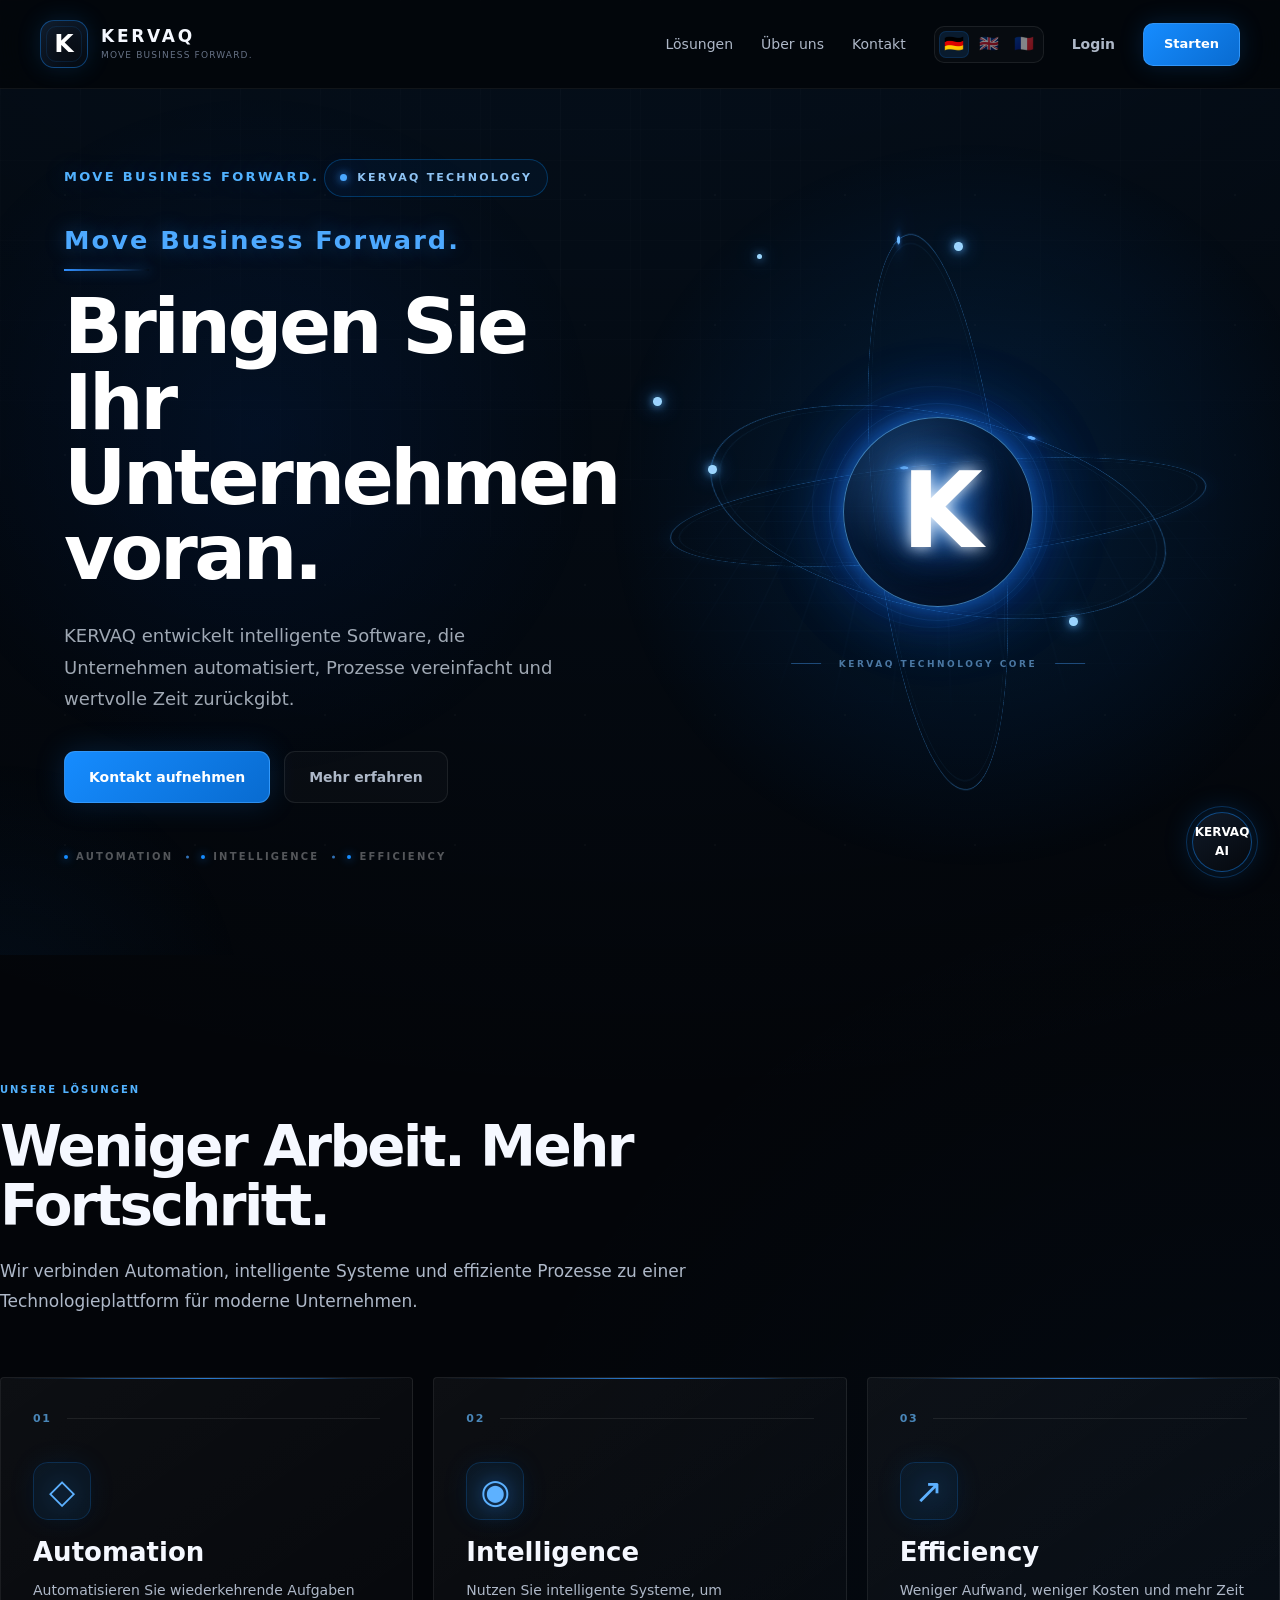
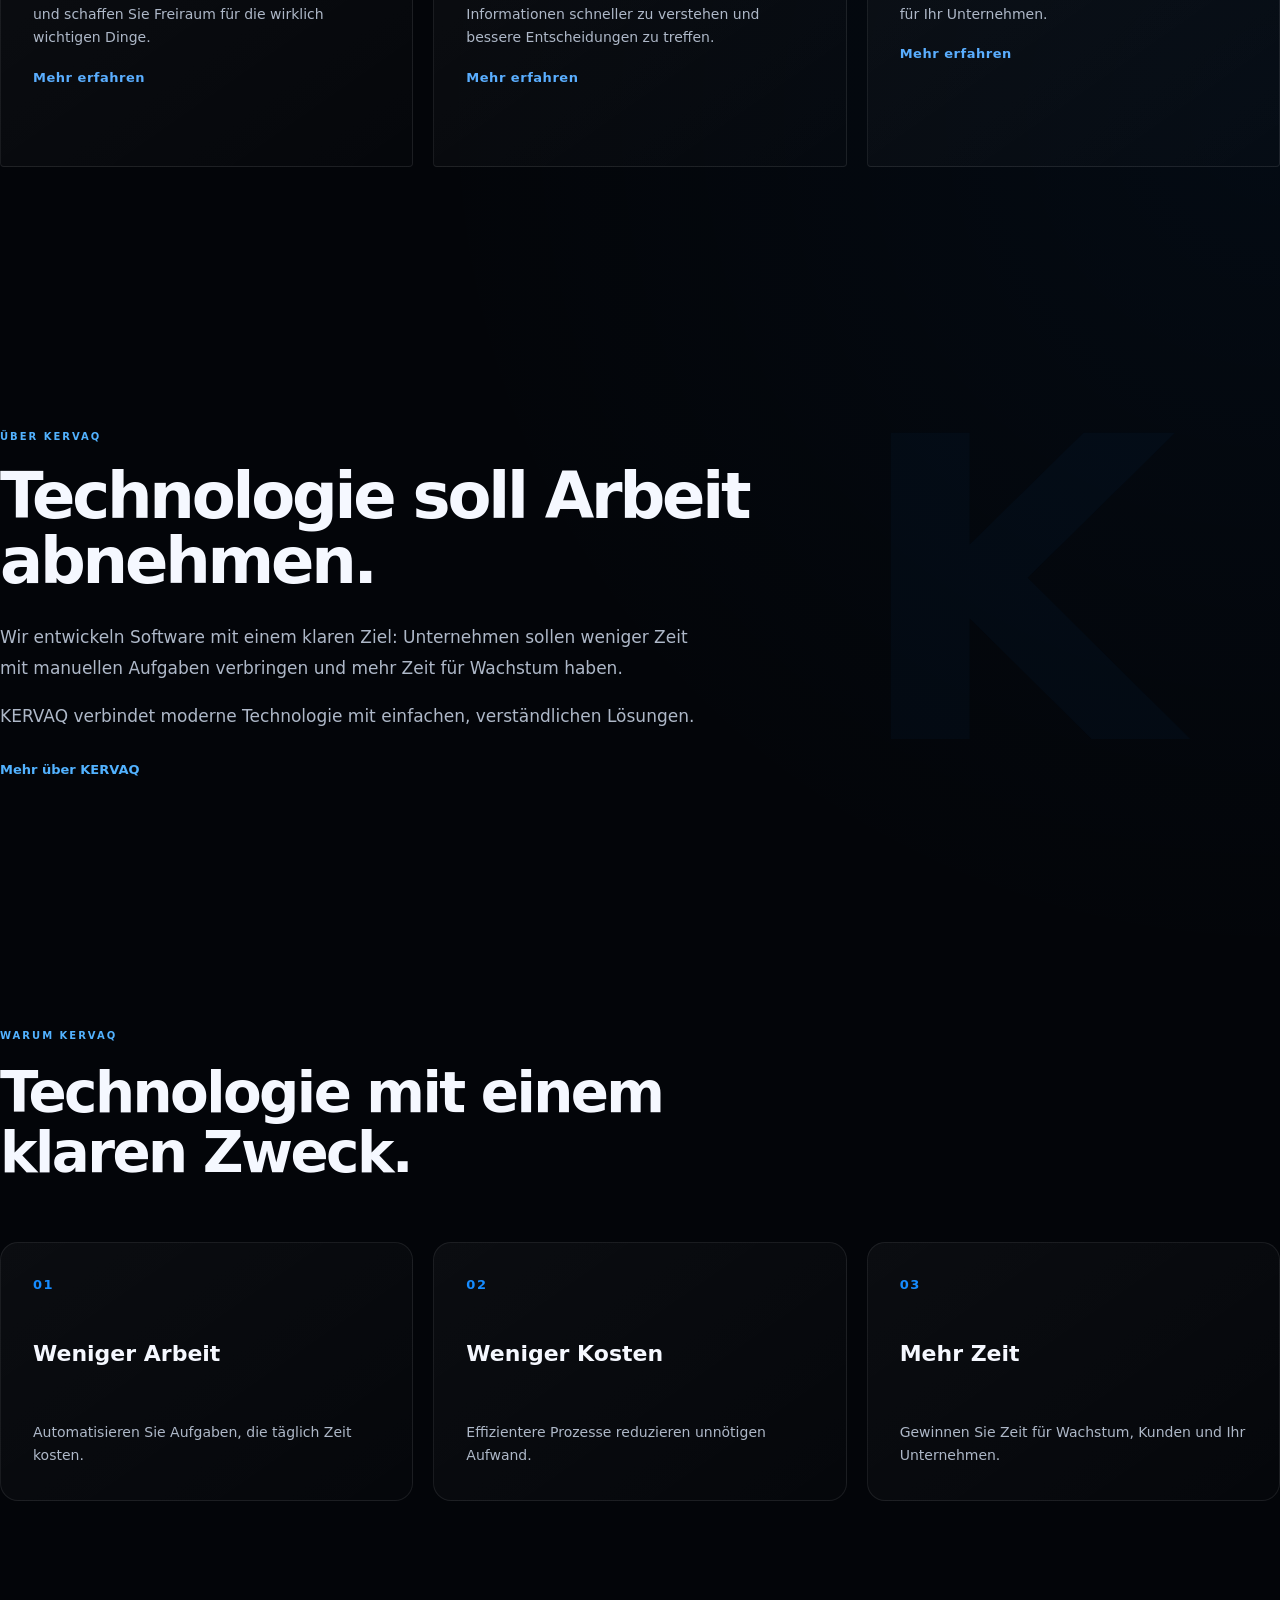
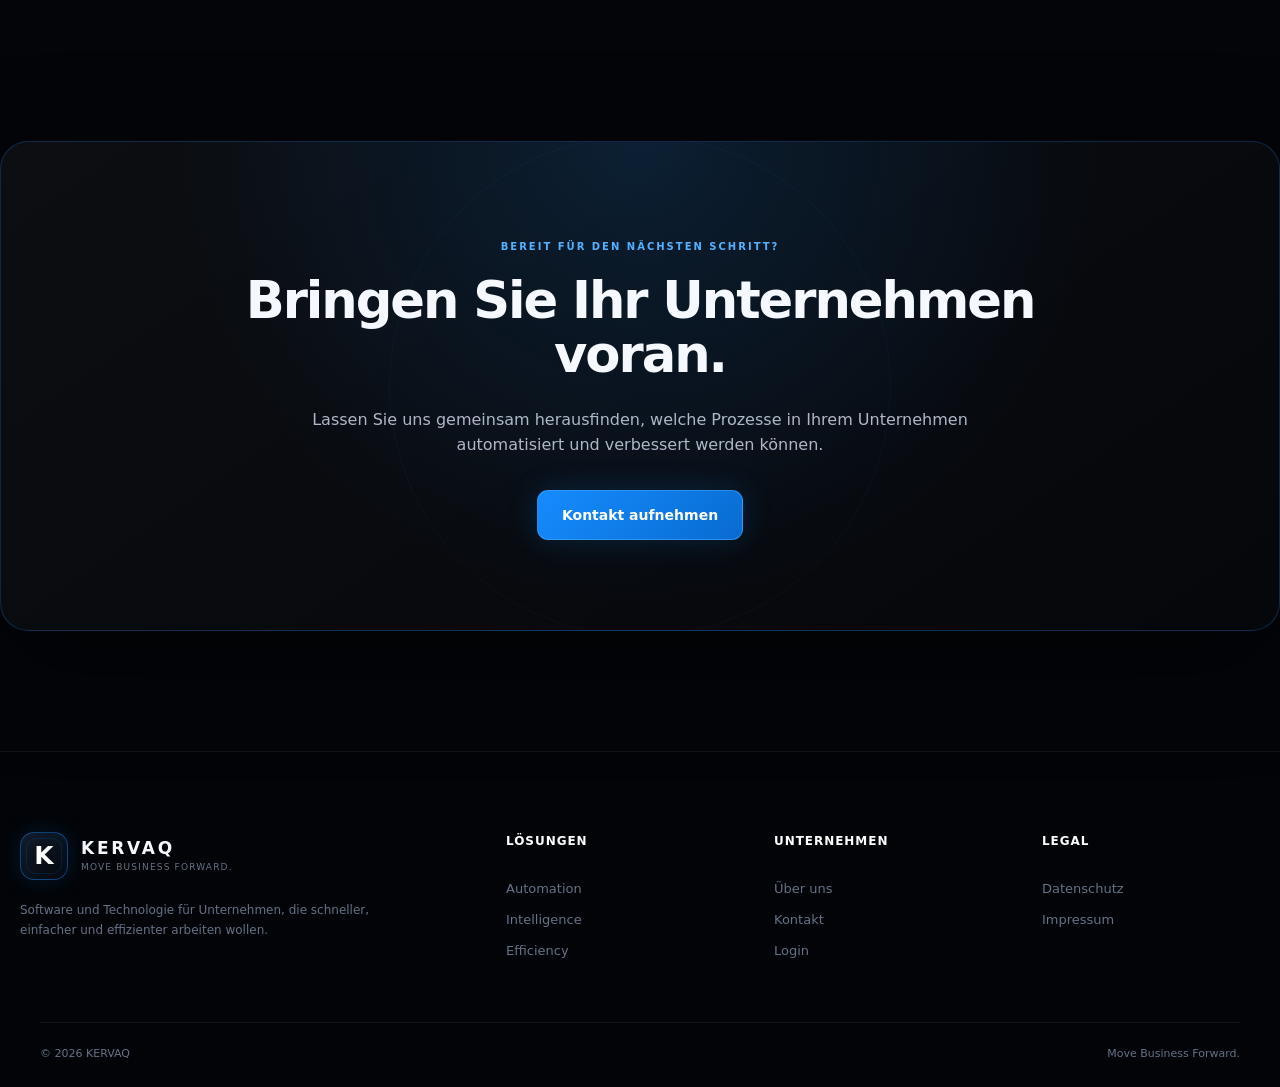
==== commit 3a0ff318: "Update index.html" ====
--- a/index.html
+++ b/index.html
@@ -12,6 +12,843 @@
     >
 
     <link rel="stylesheet" href="style.css">
+
+    <style>
+        /* =========================================================
+           KERVAQ HOMEPAGE HERO
+           Nur für index.html
+           Navigation bleibt unverändert
+        ========================================================= */
+
+        .hero {
+            position: relative;
+            min-height: calc(100vh - 86px);
+            display: flex;
+            align-items: center;
+            overflow: hidden;
+            padding: 70px 5vw 90px;
+            background:
+                radial-gradient(
+                    circle at 76% 48%,
+                    rgba(0, 120, 255, 0.16),
+                    transparent 34%
+                ),
+                radial-gradient(
+                    circle at 20% 40%,
+                    rgba(0, 90, 255, 0.08),
+                    transparent 30%
+                );
+        }
+
+        .hero::before {
+            content: "";
+            position: absolute;
+            inset: 0;
+            pointer-events: none;
+            background-image:
+                linear-gradient(
+                    rgba(255,255,255,0.025) 1px,
+                    transparent 1px
+                ),
+                linear-gradient(
+                    90deg,
+                    rgba(255,255,255,0.025) 1px,
+                    transparent 1px
+                );
+            background-size: 70px 70px;
+            mask-image: linear-gradient(
+                to right,
+                transparent,
+                black 35%,
+                black 85%,
+                transparent
+            );
+            opacity: 0.55;
+        }
+
+        .hero-layout {
+            position: relative;
+            z-index: 2;
+            width: min(1500px, 100%);
+            margin: 0 auto;
+            display: grid;
+            grid-template-columns: minmax(0, 0.9fr) minmax(500px, 1.1fr);
+            align-items: center;
+            gap: 50px;
+        }
+
+        /* =========================================================
+           HERO TEXT
+        ========================================================= */
+
+        .hero-content {
+            position: relative;
+            z-index: 5;
+            max-width: 700px;
+        }
+
+        .hero-badge {
+            display: inline-flex;
+            align-items: center;
+            gap: 10px;
+            margin-bottom: 28px;
+            padding: 9px 15px;
+            border: 1px solid rgba(0, 145, 255, 0.3);
+            border-radius: 999px;
+            background: rgba(0, 90, 180, 0.07);
+            color: rgba(150, 205, 255, 0.95);
+            font-size: 11px;
+            font-weight: 700;
+            letter-spacing: 0.2em;
+        }
+
+        .pulse-dot {
+            width: 7px;
+            height: 7px;
+            border-radius: 50%;
+            background: #4aa8ff;
+            box-shadow:
+                0 0 8px rgba(50, 150, 255, 0.9),
+                0 0 20px rgba(30, 120, 255, 0.7);
+            animation: heroPulse 2s ease-in-out infinite;
+        }
+
+        .hero-slogan {
+            margin-bottom: 18px;
+            color: #4da9ff;
+            font-size: clamp(18px, 2vw, 27px);
+            font-weight: 700;
+            letter-spacing: 0.08em;
+            line-height: 1.2;
+            text-shadow:
+                0 0 20px rgba(40, 140, 255, 0.35);
+        }
+
+        .hero-slogan::after {
+            content: "";
+            display: block;
+            width: 85px;
+            height: 2px;
+            margin-top: 14px;
+            background: linear-gradient(
+                90deg,
+                #318fff,
+                transparent
+            );
+            box-shadow: 0 0 12px rgba(40, 140, 255, 0.5);
+        }
+
+        .hero h1 {
+            max-width: 760px;
+            margin: 0;
+            color: #ffffff;
+            font-size: clamp(48px, 6vw, 88px);
+            line-height: 0.98;
+            font-weight: 800;
+            letter-spacing: -0.045em;
+            text-wrap: balance;
+        }
+
+        .hero-text {
+            max-width: 650px;
+            margin: 30px 0 0;
+            color: rgba(220, 230, 242, 0.72);
+            font-size: 18px;
+            line-height: 1.75;
+        }
+
+        .hero-actions {
+            display: flex;
+            flex-wrap: wrap;
+            gap: 14px;
+            margin-top: 36px;
+        }
+
+        .hero-actions .btn {
+            min-height: 52px;
+            padding: 0 24px;
+            display: inline-flex;
+            align-items: center;
+            justify-content: center;
+        }
+
+        .hero-meta {
+            display: flex;
+            flex-wrap: wrap;
+            gap: 28px;
+            margin-top: 46px;
+            color: rgba(255,255,255,0.32);
+            font-size: 10px;
+            font-weight: 700;
+            letter-spacing: 0.22em;
+        }
+
+        .hero-meta span {
+            position: relative;
+        }
+
+        .hero-meta span:not(:last-child)::after {
+            content: "";
+            position: absolute;
+            right: -16px;
+            top: 50%;
+            width: 3px;
+            height: 3px;
+            border-radius: 50%;
+            background: rgba(70, 160, 255, 0.7);
+            transform: translateY(-50%);
+        }
+
+        /* =========================================================
+           TECHNOLOGY CORE / SONNENSYSTEM
+        ========================================================= */
+
+        .hero-visual {
+            position: relative;
+            min-height: 650px;
+            display: flex;
+            align-items: center;
+            justify-content: center;
+        }
+
+        .tech-core {
+            position: relative;
+            width: min(680px, 48vw);
+            aspect-ratio: 1;
+            display: flex;
+            align-items: center;
+            justify-content: center;
+        }
+
+        .system-grid {
+            position: absolute;
+            inset: 5%;
+            border-radius: 50%;
+            background:
+                linear-gradient(
+                    rgba(55, 150, 255, 0.08) 1px,
+                    transparent 1px
+                ),
+                linear-gradient(
+                    90deg,
+                    rgba(55, 150, 255, 0.08) 1px,
+                    transparent 1px
+                );
+            background-size: 35px 35px;
+            mask-image: radial-gradient(
+                circle,
+                black 20%,
+                transparent 70%
+            );
+            transform: perspective(600px) rotateX(65deg);
+            opacity: 0.55;
+        }
+
+        .core-glow {
+            position: absolute;
+            width: 48%;
+            height: 48%;
+            border-radius: 50%;
+            background:
+                radial-gradient(
+                    circle,
+                    rgba(80, 175, 255, 0.3),
+                    rgba(20, 100, 255, 0.12) 38%,
+                    transparent 72%
+                );
+            filter: blur(20px);
+            animation: coreGlow 4s ease-in-out infinite;
+        }
+
+        .ring {
+            position: absolute;
+            left: 50%;
+            top: 50%;
+            border: 1px solid rgba(70, 165, 255, 0.38);
+            border-radius: 50%;
+            transform-style: preserve-3d;
+            pointer-events: none;
+        }
+
+        .ring::before {
+            content: "";
+            position: absolute;
+            width: 8px;
+            height: 8px;
+            top: -4px;
+            left: 50%;
+            border-radius: 50%;
+            background: #6db9ff;
+            box-shadow:
+                0 0 8px #318fff,
+                0 0 22px rgba(45, 145, 255, 0.95),
+                0 0 45px rgba(30, 110, 255, 0.7);
+        }
+
+        .ring-one {
+            width: 92%;
+            height: 38%;
+            transform:
+                translate(-50%, -50%)
+                rotateX(68deg)
+                rotateZ(-18deg);
+            animation: orbitOne 12s linear infinite;
+        }
+
+        .ring-two {
+            width: 76%;
+            height: 76%;
+            transform:
+                translate(-50%, -50%)
+                rotateX(66deg)
+                rotateY(12deg)
+                rotateZ(22deg);
+            animation: orbitTwo 18s linear infinite reverse;
+        }
+
+        .ring-three {
+            width: 54%;
+            height: 90%;
+            transform:
+                translate(-50%, -50%)
+                rotateY(68deg)
+                rotateZ(-22deg);
+            animation: orbitThree 15s linear infinite;
+        }
+
+        /* zusätzliche Orbitlinien */
+        .ring-one::after,
+        .ring-two::after,
+        .ring-three::after {
+            content: "";
+            position: absolute;
+            inset: 8px;
+            border: 1px solid rgba(80, 175, 255, 0.08);
+            border-radius: inherit;
+        }
+
+        /* =========================================================
+           CENTER K
+        ========================================================= */
+
+        .core {
+            position: relative;
+            z-index: 10;
+            width: 190px;
+            height: 190px;
+            display: flex;
+            align-items: center;
+            justify-content: center;
+            border-radius: 50%;
+            background:
+                radial-gradient(
+                    circle at 35% 30%,
+                    rgba(120, 200, 255, 0.2),
+                    rgba(3, 15, 30, 0.95) 48%,
+                    #02060d 75%
+                );
+            border: 1px solid rgba(90, 180, 255, 0.65);
+            box-shadow:
+                0 0 25px rgba(40, 135, 255, 0.55),
+                0 0 70px rgba(20, 105, 255, 0.35),
+                inset 0 0 45px rgba(40, 130, 255, 0.18);
+        }
+
+        .core::before {
+            content: "";
+            position: absolute;
+            inset: -15px;
+            border-radius: 50%;
+            border: 1px solid rgba(70, 160, 255, 0.16);
+        }
+
+        .core::after {
+            content: "";
+            position: absolute;
+            inset: -32px;
+            border-radius: 50%;
+            border: 1px solid rgba(50, 145, 255, 0.08);
+        }
+
+        .core-inner {
+            color: #ffffff;
+            font-size: 105px;
+            font-weight: 900;
+            line-height: 1;
+            letter-spacing: -0.08em;
+            text-shadow:
+                0 0 15px rgba(255,255,255,0.9),
+                0 0 35px rgba(50,150,255,0.9),
+                0 0 70px rgba(30,100,255,0.75);
+            animation: kFloat 4s ease-in-out infinite;
+        }
+
+        /* =========================================================
+           ORBIT PARTICLES
+        ========================================================= */
+
+        .orbit-dot {
+            position: absolute;
+            z-index: 12;
+            width: 9px;
+            height: 9px;
+            border-radius: 50%;
+            background: #9bd2ff;
+            box-shadow:
+                0 0 8px #5ab0ff,
+                0 0 20px rgba(50, 150, 255, 0.95);
+        }
+
+        .dot-one {
+            top: 20%;
+            left: 23%;
+        }
+
+        .dot-two {
+            top: 29%;
+            right: 17%;
+        }
+
+        .dot-three {
+            bottom: 17%;
+            left: 27%;
+        }
+
+        .dot-four {
+            bottom: 28%;
+            right: 20%;
+        }
+
+        .dot-five {
+            top: 48%;
+            left: 7%;
+            width: 5px;
+            height: 5px;
+        }
+
+        .core-label {
+            position: absolute;
+            bottom: 8%;
+            left: 50%;
+            transform: translateX(-50%);
+            white-space: nowrap;
+            color: rgba(130, 195, 255, 0.58);
+            font-size: 9px;
+            font-weight: 700;
+            letter-spacing: 0.28em;
+        }
+
+        .core-label::before,
+        .core-label::after {
+            content: "";
+            display: inline-block;
+            width: 30px;
+            height: 1px;
+            margin: 0 12px 3px;
+            background: rgba(70, 160, 255, 0.4);
+        }
+
+        /* =========================================================
+           ANIMATIONEN
+        ========================================================= */
+
+        @keyframes heroPulse {
+            0%, 100% {
+                opacity: 0.6;
+                transform: scale(0.8);
+            }
+
+            50% {
+                opacity: 1;
+                transform: scale(1.15);
+            }
+        }
+
+        @keyframes coreGlow {
+            0%, 100% {
+                transform: scale(0.92);
+                opacity: 0.7;
+            }
+
+            50% {
+                transform: scale(1.08);
+                opacity: 1;
+            }
+        }
+
+        @keyframes kFloat {
+            0%, 100% {
+                transform: translateY(0);
+            }
+
+            50% {
+                transform: translateY(-7px);
+            }
+        }
+
+        @keyframes orbitOne {
+            from {
+                transform:
+                    translate(-50%, -50%)
+                    rotateX(68deg)
+                    rotateZ(-18deg)
+                    rotate(0deg);
+            }
+
+            to {
+                transform:
+                    translate(-50%, -50%)
+                    rotateX(68deg)
+                    rotateZ(-18deg)
+                    rotate(360deg);
+            }
+        }
+
+        @keyframes orbitTwo {
+            from {
+                transform:
+                    translate(-50%, -50%)
+                    rotateX(66deg)
+                    rotateY(12deg)
+                    rotateZ(22deg)
+                    rotate(0deg);
+            }
+
+            to {
+                transform:
+                    translate(-50%, -50%)
+                    rotateX(66deg)
+                    rotateY(12deg)
+                    rotateZ(22deg)
+                    rotate(360deg);
+            }
+        }
+
+        @keyframes orbitThree {
+            from {
+                transform:
+                    translate(-50%, -50%)
+                    rotateY(68deg)
+                    rotateZ(-22deg)
+                    rotate(0deg);
+            }
+
+            to {
+                transform:
+                    translate(-50%, -50%)
+                    rotateY(68deg)
+                    rotateZ(-22deg)
+                    rotate(360deg);
+            }
+        }
+
+        /* =========================================================
+           HOMEPAGE CARDS
+           Nutzt vorhandene globale KERVAQ-Struktur
+        ========================================================= */
+
+        .cards-grid .card {
+            position: relative;
+            padding: 32px;
+            border: 1px solid rgba(255,255,255,0.08);
+            background:
+                linear-gradient(
+                    145deg,
+                    rgba(255,255,255,0.045),
+                    rgba(255,255,255,0.012)
+                );
+            border-radius: 4px;
+            overflow: hidden;
+            transition:
+                transform 0.35s ease,
+                border-color 0.35s ease,
+                box-shadow 0.35s ease;
+        }
+
+        .cards-grid .card::before {
+            content: "";
+            position: absolute;
+            top: 0;
+            left: 0;
+            width: 100%;
+            height: 1px;
+            background: linear-gradient(
+                90deg,
+                transparent,
+                rgba(50,150,255,0.8),
+                transparent
+            );
+        }
+
+        .cards-grid .card:hover {
+            transform: translateY(-7px);
+            border-color: rgba(50,145,255,0.35);
+            box-shadow:
+                0 18px 55px rgba(0,0,0,0.25),
+                0 0 35px rgba(30,110,255,0.08);
+        }
+
+        .card-top {
+            display: flex;
+            align-items: center;
+            gap: 15px;
+        }
+
+        .card-number {
+            color: rgba(100,185,255,0.7);
+            font-size: 11px;
+            font-weight: 700;
+            letter-spacing: 0.15em;
+        }
+
+        .card-line {
+            flex: 1;
+            height: 1px;
+            background: rgba(255,255,255,0.08);
+        }
+
+        .card-icon {
+            margin: 35px 0 18px;
+            color: #5db1ff;
+            font-size: 34px;
+            text-shadow: 0 0 25px rgba(40,145,255,0.65);
+        }
+
+        .cards-grid .card h3 {
+            margin-bottom: 12px;
+        }
+
+        .cards-grid .card-details {
+            margin-top: 15px;
+            color: rgba(255,255,255,0.48);
+            font-size: 14px;
+            line-height: 1.7;
+        }
+
+        .learn-more {
+            margin-top: 18px;
+            padding: 0;
+            border: 0;
+            background: none;
+            color: #5aaeff;
+            cursor: pointer;
+            font: inherit;
+            font-size: 13px;
+            font-weight: 600;
+        }
+
+        /* =========================================================
+           MISSION VISUAL
+        ========================================================= */
+
+        .about-section {
+            position: relative;
+            overflow: hidden;
+        }
+
+        .about-section::after {
+            content: "K";
+            position: absolute;
+            right: 8%;
+            top: 50%;
+            transform: translateY(-50%);
+            color: rgba(40,130,255,0.035);
+            font-size: 420px;
+            font-weight: 900;
+            line-height: 1;
+            pointer-events: none;
+        }
+
+        .about-section .about-content {
+            position: relative;
+            z-index: 2;
+            max-width: 800px;
+        }
+
+        /* =========================================================
+           FOOTER KOMPATIBEL MIT VORHANDENEM DESIGN
+        ========================================================= */
+
+        .footer-container {
+            width: min(1450px, calc(100% - 40px));
+            margin: 0 auto;
+            display: grid;
+            grid-template-columns: 2fr 1fr 1fr 1fr;
+            gap: 50px;
+        }
+
+        .footer-column h3 {
+            margin-bottom: 18px;
+        }
+
+        /* =========================================================
+           RESPONSIVE
+        ========================================================= */
+
+        @media (max-width: 1100px) {
+
+            .hero {
+                padding-top: 55px;
+            }
+
+            .hero-layout {
+                grid-template-columns: 1fr;
+                gap: 10px;
+            }
+
+            .hero-content {
+                max-width: 850px;
+                margin: 0 auto;
+                text-align: center;
+            }
+
+            .hero-badge {
+                justify-content: center;
+            }
+
+            .hero-slogan::after {
+                margin-left: auto;
+                margin-right: auto;
+            }
+
+            .hero h1 {
+                margin-left: auto;
+                margin-right: auto;
+            }
+
+            .hero-text {
+                margin-left: auto;
+                margin-right: auto;
+            }
+
+            .hero-actions {
+                justify-content: center;
+            }
+
+            .hero-meta {
+                justify-content: center;
+            }
+
+            .hero-visual {
+                min-height: 570px;
+            }
+
+            .tech-core {
+                width: min(600px, 72vw);
+            }
+
+            .footer-container {
+                grid-template-columns: 1fr 1fr;
+            }
+        }
+
+        @media (max-width: 700px) {
+
+            .hero {
+                min-height: auto;
+                padding: 50px 22px 65px;
+            }
+
+            .hero h1 {
+                font-size: clamp(42px, 12vw, 62px);
+            }
+
+            .hero-slogan {
+                font-size: 17px;
+            }
+
+            .hero-text {
+                font-size: 16px;
+                line-height: 1.65;
+            }
+
+            .hero-actions {
+                flex-direction: column;
+                align-items: stretch;
+            }
+
+            .hero-actions .btn {
+                width: 100%;
+            }
+
+            .hero-meta {
+                gap: 18px;
+                font-size: 8px;
+            }
+
+            .hero-meta span:not(:last-child)::after {
+                right: -11px;
+            }
+
+            .hero-visual {
+                min-height: 410px;
+                margin-top: 5px;
+            }
+
+            .tech-core {
+                width: min(440px, 94vw);
+            }
+
+            .core {
+                width: 125px;
+                height: 125px;
+            }
+
+            .core-inner {
+                font-size: 72px;
+            }
+
+            .core-label {
+                bottom: 5%;
+                font-size: 7px;
+            }
+
+            .core-label::before,
+            .core-label::after {
+                width: 15px;
+                margin-left: 6px;
+                margin-right: 6px;
+            }
+
+            .cards-grid .card {
+                padding: 25px;
+            }
+
+            .footer-container {
+                grid-template-columns: 1fr;
+                gap: 35px;
+            }
+        }
+
+        @media (max-width: 420px) {
+
+            .hero {
+                padding-left: 17px;
+                padding-right: 17px;
+            }
+
+            .hero-visual {
+                min-height: 350px;
+            }
+
+            .tech-core {
+                width: 96vw;
+            }
+
+            .core {
+                width: 105px;
+                height: 105px;
+            }
+
+            .core-inner {
+                font-size: 60px;
+            }
+
+            .hero-meta {
+                gap: 14px;
+            }
+        }
+    </style>
 </head>
 
 <body>
@@ -155,6 +992,7 @@
 
             <div class="hero-layout">
 
+
                 <!-- HERO TEXT -->
 
                 <div class="hero-content">
@@ -165,6 +1003,11 @@
 
                         KERVAQ TECHNOLOGY
 
+                    </div>
+
+
+                    <div class="hero-slogan">
+                        Move Business Forward.
                     </div>
 
 
@@ -224,7 +1067,7 @@
 
 
                 <!-- =================================
-                     TECHNOLOGY CORE
+                     KERVAQ TECHNOLOGY CORE
                 ================================== -->
 
                 <div class="hero-visual">
@@ -236,7 +1079,7 @@
                         <div class="core-glow"></div>
 
 
-                        <!-- ORBITS -->
+                        <!-- ORBITEN -->
 
                         <div class="ring ring-one"></div>
 
@@ -245,7 +1088,7 @@
                         <div class="ring ring-three"></div>
 
 
-                        <!-- CENTER -->
+                        <!-- ZENTRALES K -->
 
                         <div class="core">
 
@@ -256,7 +1099,7 @@
                         </div>
 
 
-                        <!-- ORBIT PARTICLES -->
+                        <!-- ORBIT-PARTIKEL -->
 
                         <div class="orbit-dot dot-one"></div>
 
@@ -269,7 +1112,7 @@
                         <div class="orbit-dot dot-five"></div>
 
 
-                        <!-- LABEL -->
+                        <!-- BESCHRIFTUNG -->
 
                         <div class="core-label">
                             KERVAQ TECHNOLOGY CORE
@@ -320,10 +1163,6 @@
 
             <div class="cards-grid">
 
-
-                <!-- =================================
-                     CARD 01
-                ================================== -->
 
                 <article class="card">
 
@@ -377,10 +1216,6 @@
                 </article>
 
 
-                <!-- =================================
-                     CARD 02
-                ================================== -->
-
                 <article class="card">
 
                     <div class="card-top">
@@ -433,10 +1268,6 @@
                 </article>
 
 
-                <!-- =================================
-                     CARD 03
-                ================================== -->
-
                 <article class="card">
 
                     <div class="card-top">
@@ -570,8 +1401,6 @@
             <div class="features-grid">
 
 
-                <!-- FEATURE 01 -->
-
                 <article class="feature">
 
                     <span class="feature-number">
@@ -592,8 +1421,6 @@
                 </article>
 
 
-                <!-- FEATURE 02 -->
-
                 <article class="feature">
 
                     <span class="feature-number">
@@ -613,8 +1440,6 @@
 
                 </article>
 
-
-                <!-- FEATURE 03 -->
 
                 <article class="feature">
 
@@ -693,7 +1518,7 @@
         aria-label="KERVAQ AI öffnen"
     >
 
-        <span class="ai-dot"></span>
+        <span class="ai-pulse"></span>
 
         KERVAQ AI
 
@@ -771,8 +1596,6 @@
         <div class="footer-container">
 
 
-            <!-- FOOTER BRAND -->
-
             <div class="footer-brand">
 
                 <a href="index.html" class="brand">
@@ -805,8 +1628,6 @@
             </div>
 
 
-            <!-- FOOTER SOLUTIONS -->
-
             <div class="footer-column">
 
                 <h3 data-i18n="footerSolutions">
@@ -830,8 +1651,6 @@
 
             </div>
 
-
-            <!-- FOOTER KERVAQ -->
 
             <div class="footer-column">
 
@@ -866,8 +1685,6 @@
             </div>
 
 
-            <!-- FOOTER LEGAL -->
-
             <div class="footer-column">
 
                 <h3>
--- a/style.css
+++ b/style.css
@@ -1,31 +1,32 @@
 /* =========================================================
    KERVAQ — GLOBAL DESIGN SYSTEM
+   Move Business Forward.
    ========================================================= */
 
 :root {
-    --bg: #05070b;
-    --bg-soft: #080b11;
-    --bg-card: #0b0f17;
-    --bg-card-hover: #0f1520;
-
-    --text: #f5f7fb;
-    --text-soft: #aab3c2;
-    --text-muted: #687386;
+    --bg: #030509;
+    --bg-soft: #070a10;
+    --bg-card: #0a0f17;
+    --bg-card-hover: #0e1622;
+
+    --text: #f5f8ff;
+    --text-soft: #aeb8c8;
+    --text-muted: #667286;
 
     --blue: #168cff;
-    --blue-bright: #45a8ff;
-    --blue-soft: rgba(22, 140, 255, 0.15);
-    --blue-glow: rgba(22, 140, 255, 0.35);
-
-    --border: rgba(255, 255, 255, 0.09);
-    --border-blue: rgba(22, 140, 255, 0.35);
+    --blue-bright: #52b2ff;
+    --blue-soft: rgba(22, 140, 255, 0.14);
+    --blue-glow: rgba(22, 140, 255, 0.38);
+
+    --border: rgba(255, 255, 255, 0.08);
+    --border-blue: rgba(22, 140, 255, 0.38);
 
     --max-width: 1450px;
 
     --radius: 18px;
     --radius-small: 12px;
 
-    --shadow: 0 25px 80px rgba(0, 0, 0, 0.45);
+    --shadow: 0 30px 100px rgba(0, 0, 0, 0.55);
 
     --transition: 0.25s ease;
 }
@@ -48,15 +49,20 @@
 body {
     min-height: 100vh;
 
+    color: var(--text);
+
     background:
         radial-gradient(
-            circle at 50% -10%,
-            rgba(22, 140, 255, 0.10),
-            transparent 35%
+            circle at 50% -20%,
+            rgba(22, 140, 255, 0.12),
+            transparent 38%
+        ),
+        radial-gradient(
+            circle at 100% 40%,
+            rgba(22, 140, 255, 0.045),
+            transparent 30%
         ),
         var(--bg);
-
-    color: var(--text);
 
     font-family:
         Inter,
@@ -82,23 +88,47 @@
     pointer-events: none;
 
     background-image:
+        radial-gradient(
+            circle,
+            rgba(255, 255, 255, 0.35) 1px,
+            transparent 1px
+        );
+
+    background-size: 130px 130px;
+
+    opacity: 0.08;
+
+    z-index: -2;
+}
+
+body::after {
+    content: "";
+
+    position: fixed;
+
+    inset: 0;
+
+    pointer-events: none;
+
+    background:
         linear-gradient(
-            rgba(255, 255, 255, 0.018) 1px,
+            rgba(255, 255, 255, 0.015) 1px,
             transparent 1px
         ),
         linear-gradient(
             90deg,
-            rgba(255, 255, 255, 0.018) 1px,
+            rgba(255, 255, 255, 0.015) 1px,
             transparent 1px
         );
 
-    background-size: 70px 70px;
-
-    mask-image: linear-gradient(
-        to bottom,
-        black,
-        transparent 80%
-    );
+    background-size: 80px 80px;
+
+    mask-image:
+        linear-gradient(
+            to bottom,
+            black,
+            transparent 85%
+        );
 
     z-index: -1;
 }
@@ -110,7 +140,8 @@
 
 button,
 input,
-textarea {
+textarea,
+select {
     font: inherit;
 }
 
@@ -129,10 +160,11 @@
    ========================================================= */
 
 .container {
-    width: min(
-        calc(100% - 80px),
-        var(--max-width)
-    );
+    width:
+        min(
+            calc(100% - 80px),
+            var(--max-width)
+        );
 
     margin: 0 auto;
 }
@@ -152,21 +184,22 @@
     width: 100%;
 
     background:
-        rgba(5, 7, 11, 0.78);
-
-    backdrop-filter: blur(22px);
-
-    -webkit-backdrop-filter: blur(22px);
+        rgba(3, 5, 9, 0.82);
+
+    backdrop-filter: blur(24px);
+
+    -webkit-backdrop-filter: blur(24px);
 
     border-bottom:
         1px solid rgba(255, 255, 255, 0.06);
 }
 
 .nav-container {
-    width: min(
-        calc(100% - 80px),
-        var(--max-width)
-    );
+    width:
+        min(
+            calc(100% - 80px),
+            var(--max-width)
+        );
 
     min-height: 88px;
 
@@ -205,6 +238,8 @@
 
     place-items: center;
 
+    position: relative;
+
     border-radius: 14px;
 
     color: white;
@@ -216,8 +251,8 @@
     background:
         linear-gradient(
             145deg,
-            #101722,
-            #070a0f
+            #111a27,
+            #05070b
         );
 
     border:
@@ -225,9 +260,7 @@
 
     box-shadow:
         0 0 25px rgba(22, 140, 255, 0.16),
-        inset 0 0 20px rgba(22, 140, 255, 0.06);
-
-    position: relative;
+        inset 0 0 22px rgba(22, 140, 255, 0.06);
 }
 
 .brand-logo::after,
@@ -241,7 +274,7 @@
     border-radius: 10px;
 
     border:
-        1px solid rgba(22, 140, 255, 0.12);
+        1px solid rgba(22, 140, 255, 0.13);
 
     pointer-events: none;
 }
@@ -265,9 +298,9 @@
 .brand-tagline {
     margin-top: 6px;
 
+    color: var(--text-muted);
+
     font-size: 9px;
-
-    color: var(--text-muted);
 
     letter-spacing: 0.13em;
 
@@ -317,7 +350,6 @@
     position: absolute;
 
     left: 0;
-
     right: 0;
 
     bottom: -9px;
@@ -446,7 +478,7 @@
         linear-gradient(
             135deg,
             var(--blue),
-            #0b6fd2
+            #096bd0
         );
 
     border:
@@ -512,150 +544,989 @@
 
 
 /* =========================================================
-   HERO
-   ========================================================= */
-
-.page-hero {
+   HOMEPAGE HERO
+   ========================================================= */
+
+.hero {
     position: relative;
 
+    min-height:
+        calc(100vh - 88px);
+
+    display: flex;
+
+    align-items: center;
+
+    overflow: hidden;
+
     padding:
-        150px 0
-        110px;
-
-    overflow: hidden;
-}
-
-.page-hero::before {
+        80px 0
+        100px;
+}
+
+.hero::before {
     content: "";
 
     position: absolute;
 
+    width: 900px;
+    height: 900px;
+
+    right: -300px;
+    top: 50%;
+
+    transform:
+        translateY(-50%);
+
+    border-radius: 50%;
+
+    background:
+        radial-gradient(
+            circle,
+            rgba(22, 140, 255, 0.11),
+            transparent 68%
+        );
+
+    pointer-events: none;
+}
+
+.hero::after {
+    content: "";
+
+    position: absolute;
+
+    width: 500px;
+    height: 500px;
+
+    left: -250px;
+    bottom: -300px;
+
+    border-radius: 50%;
+
+    background:
+        radial-gradient(
+            circle,
+            rgba(22, 140, 255, 0.06),
+            transparent 70%
+        );
+
+    pointer-events: none;
+}
+
+.hero-layout {
+    width:
+        min(
+            calc(100% - 80px),
+            var(--max-width)
+        );
+
+    margin: 0 auto;
+
+    display: grid;
+
+    grid-template-columns:
+        minmax(0, 0.9fr)
+        minmax(560px, 1.1fr);
+
+    align-items: center;
+
+    gap: 40px;
+
+    position: relative;
+
+    z-index: 2;
+}
+
+.hero-content {
+    position: relative;
+
+    z-index: 5;
+
+    max-width: 700px;
+}
+
+
+/* =========================================================
+   HERO SLOGAN
+   ========================================================= */
+
+.hero-content::before {
+    content: "Move Business Forward.";
+
+    display: inline-block;
+
+    margin-bottom: 20px;
+
+    color: var(--blue-bright);
+
+    font-size: 13px;
+
+    font-weight: 800;
+
+    letter-spacing: 0.18em;
+
+    text-transform: uppercase;
+
+    text-shadow:
+        0 0 25px rgba(22, 140, 255, 0.32);
+}
+
+
+/* =========================================================
+   HERO BADGE
+   ========================================================= */
+
+.hero-badge {
+    display: inline-flex;
+
+    align-items: center;
+
+    gap: 9px;
+
+    margin-bottom: 24px;
+
+    padding:
+        7px 12px;
+
+    border:
+        1px solid rgba(22, 140, 255, 0.18);
+
+    border-radius: 100px;
+
+    background:
+        rgba(22, 140, 255, 0.055);
+
+    color:
+        rgba(190, 220, 255, 0.75);
+
+    font-size: 10px;
+
+    font-weight: 700;
+
+    letter-spacing: 0.14em;
+}
+
+.pulse-dot {
+    width: 7px;
+    height: 7px;
+
+    border-radius: 50%;
+
+    background: var(--blue-bright);
+
+    box-shadow:
+        0 0 12px rgba(22, 140, 255, 0.8);
+
+    animation:
+        dotPulse 2s ease-in-out infinite;
+}
+
+
+/* =========================================================
+   HERO TYPOGRAPHY
+   ========================================================= */
+
+.hero h1 {
+    max-width: 720px;
+
+    font-size:
+        clamp(52px, 6vw, 92px);
+
+    line-height: 0.98;
+
+    letter-spacing: -0.055em;
+
+    font-weight: 850;
+
+    text-wrap: balance;
+}
+
+.hero-text {
+    max-width: 650px;
+
+    margin-top: 30px;
+
+    color: var(--text-soft);
+
+    font-size: 18px;
+
+    line-height: 1.8;
+}
+
+.hero-actions {
+    display: flex;
+
+    align-items: center;
+
+    flex-wrap: wrap;
+
+    gap: 13px;
+
+    margin-top: 36px;
+}
+
+.hero-meta {
+    display: flex;
+
+    align-items: center;
+
+    flex-wrap: wrap;
+
+    gap: 22px;
+
+    margin-top: 42px;
+
+    color:
+        rgba(255, 255, 255, 0.30);
+
+    font-size: 9px;
+
+    font-weight: 700;
+
+    letter-spacing: 0.18em;
+}
+
+.hero-meta span {
+    display: flex;
+
+    align-items: center;
+
+    gap: 8px;
+}
+
+.hero-meta span::before {
+    content: "";
+
+    width: 4px;
+    height: 4px;
+
+    border-radius: 50%;
+
+    background: var(--blue);
+
+    box-shadow:
+        0 0 10px var(--blue);
+}
+
+
+/* =========================================================
+   HERO VISUAL — KERVAQ SOLAR SYSTEM
+   ========================================================= */
+
+.hero-visual {
+    min-height: 690px;
+
+    display: grid;
+
+    place-items: center;
+
+    position: relative;
+}
+
+.tech-core {
     width: 650px;
     height: 650px;
 
+    position: relative;
+
+    display: grid;
+
+    place-items: center;
+
+    transform:
+        translateX(25px);
+
+    animation:
+        coreFloat 7s ease-in-out infinite;
+}
+
+
+/* =========================================================
+   SYSTEM BACKGROUND GRID
+   ========================================================= */
+
+.system-grid {
+    position: absolute;
+
+    inset: 5%;
+
+    border-radius: 50%;
+
+    background:
+        radial-gradient(
+            circle,
+            rgba(22, 140, 255, 0.035),
+            transparent 62%
+        );
+
+    opacity: 0.9;
+}
+
+.system-grid::before,
+.system-grid::after {
+    content: "";
+
+    position: absolute;
+
     left: 50%;
-    top: -450px;
-
-    transform: translateX(-50%);
+    top: 50%;
+
+    width: 100%;
+    height: 1px;
+
+    transform:
+        translate(-50%, -50%);
+
+    background:
+        linear-gradient(
+            90deg,
+            transparent,
+            rgba(22, 140, 255, 0.16),
+            transparent
+        );
+}
+
+.system-grid::after {
+    transform:
+        translate(-50%, -50%)
+        rotate(90deg);
+}
+
+
+/* =========================================================
+   CENTRAL ENERGY GLOW
+   ========================================================= */
+
+.core-glow {
+    position: absolute;
+
+    width: 310px;
+    height: 310px;
+
+    border-radius: 50%;
+
+    background:
+        radial-gradient(
+            circle,
+            rgba(65, 174, 255, 0.35),
+            rgba(22, 140, 255, 0.16) 30%,
+            transparent 70%
+        );
+
+    filter: blur(15px);
+
+    animation:
+        coreGlow 4s ease-in-out infinite;
+}
+
+
+/* =========================================================
+   ORBIT RINGS
+   ========================================================= */
+
+.ring {
+    position: absolute;
+
+    left: 50%;
+    top: 50%;
+
+    border-radius: 50%;
+
+    pointer-events: none;
+}
+
+.ring-one {
+    width: 360px;
+    height: 150px;
+
+    border:
+        1px solid rgba(82, 178, 255, 0.48);
+
+    transform:
+        translate(-50%, -50%)
+        rotate(24deg);
+
+    box-shadow:
+        0 0 25px rgba(22, 140, 255, 0.06);
+
+    animation:
+        solarOrbitOne 13s linear infinite;
+}
+
+.ring-two {
+    width: 475px;
+    height: 195px;
+
+    border:
+        1px solid rgba(22, 140, 255, 0.28);
+
+    transform:
+        translate(-50%, -50%)
+        rotate(-38deg);
+
+    animation:
+        solarOrbitTwo 17s linear infinite reverse;
+}
+
+.ring-three {
+    width: 590px;
+    height: 245px;
+
+    border:
+        1px solid rgba(22, 140, 255, 0.17);
+
+    transform:
+        translate(-50%, -50%)
+        rotate(63deg);
+
+    animation:
+        solarOrbitThree 22s linear infinite;
+}
+
+.ring-four {
+    width: 670px;
+    height: 280px;
+
+    border:
+        1px dashed rgba(22, 140, 255, 0.08);
+
+    transform:
+        translate(-50%, -50%)
+        rotate(-12deg);
+
+    animation:
+        solarOrbitFour 28s linear infinite reverse;
+}
+
+
+/* =========================================================
+   CENTRAL K CORE
+   ========================================================= */
+
+.core {
+    width: 175px;
+    height: 175px;
+
+    position: relative;
+
+    display: grid;
+
+    place-items: center;
+
+    border-radius: 50%;
+
+    background:
+        radial-gradient(
+            circle at 35% 30%,
+            #5ebaff,
+            #168cff 24%,
+            #075bb1 52%,
+            #031225 74%,
+            #02050a 100%
+        );
+
+    border:
+        1px solid rgba(130, 210, 255, 0.8);
+
+    box-shadow:
+        0 0 30px rgba(22, 140, 255, 0.75),
+        0 0 90px rgba(22, 140, 255, 0.42),
+        0 0 180px rgba(22, 140, 255, 0.18),
+        inset 0 0 35px rgba(255, 255, 255, 0.16);
+
+    z-index: 10;
+
+    animation:
+        corePulse 4s ease-in-out infinite;
+}
+
+.core::before {
+    content: "";
+
+    position: absolute;
+
+    inset: 9px;
+
+    border-radius: 50%;
+
+    border:
+        1px solid rgba(255, 255, 255, 0.35);
+
+    opacity: 0.65;
+}
+
+.core::after {
+    content: "";
+
+    position: absolute;
+
+    width: 240px;
+    height: 240px;
+
+    border-radius: 50%;
+
+    border:
+        1px solid rgba(22, 140, 255, 0.14);
+
+    box-shadow:
+        inset 0 0 30px rgba(22, 140, 255, 0.06);
+}
+
+.core-inner {
+    position: relative;
+
+    z-index: 3;
+
+    color: white;
+
+    font-size: 82px;
+
+    font-weight: 900;
+
+    line-height: 1;
+
+    text-shadow:
+        0 0 18px rgba(255, 255, 255, 0.85),
+        0 0 40px rgba(22, 140, 255, 0.8);
+}
+
+
+/* =========================================================
+   ORBIT PLANETS
+   ========================================================= */
+
+.orbit-dot {
+    position: absolute;
+
+    left: 50%;
+    top: 50%;
+
+    width: 13px;
+    height: 13px;
+
+    border-radius: 50%;
+
+    z-index: 15;
+
+    background:
+        radial-gradient(
+            circle at 30% 30%,
+            #d9f3ff,
+            #52b2ff 40%,
+            #0d6fcb 70%,
+            #032b52
+        );
+
+    border:
+        1px solid rgba(160, 225, 255, 0.7);
+
+    box-shadow:
+        0 0 12px rgba(22, 140, 255, 0.9),
+        0 0 28px rgba(22, 140, 255, 0.45);
+}
+
+.dot-one {
+    margin-left: 180px;
+    margin-top: -75px;
+}
+
+.dot-two {
+    width: 9px;
+    height: 9px;
+
+    margin-left: -230px;
+    margin-top: 90px;
+}
+
+.dot-three {
+    width: 17px;
+    height: 17px;
+
+    margin-left: 270px;
+    margin-top: 105px;
+}
+
+.dot-four {
+    width: 7px;
+    height: 7px;
+
+    margin-left: -285px;
+    margin-top: -115px;
+}
+
+.dot-five {
+    width: 11px;
+    height: 11px;
+
+    margin-left: 80px;
+    margin-top: -245px;
+}
+
+
+/* =========================================================
+   CORE LABEL
+   ========================================================= */
+
+.core-label {
+    position: absolute;
+
+    left: 50%;
+    top: calc(50% + 145px);
+
+    transform:
+        translateX(-50%);
+
+    white-space: nowrap;
+
+    color:
+        rgba(130, 205, 255, 0.58);
+
+    font-size: 9px;
+
+    font-weight: 700;
+
+    letter-spacing: 0.24em;
+
+    text-transform: uppercase;
+}
+
+
+/* =========================================================
+   GENERAL SECTIONS
+   ========================================================= */
+
+.section {
+    position: relative;
+
+    padding: 120px 0;
+}
+
+.section-dark {
+    background:
+        linear-gradient(
+            180deg,
+            rgba(255, 255, 255, 0.018),
+            rgba(255, 255, 255, 0.006)
+        );
+
+    border-top:
+        1px solid rgba(255, 255, 255, 0.04);
+
+    border-bottom:
+        1px solid rgba(255, 255, 255, 0.04);
+}
+
+
+/* =========================================================
+   SECTION HEADINGS
+   ========================================================= */
+
+.section-heading {
+    max-width: 850px;
+
+    margin-bottom: 60px;
+}
+
+.eyebrow {
+    display: inline-block;
+
+    margin-bottom: 19px;
+
+    color: var(--blue-bright);
+
+    font-size: 10px;
+
+    font-weight: 800;
+
+    letter-spacing: 0.2em;
+
+    text-transform: uppercase;
+}
+
+.section-heading h2 {
+    font-size:
+        clamp(38px, 4.4vw, 62px);
+
+    line-height: 1.05;
+
+    letter-spacing: -0.045em;
+
+    font-weight: 800;
+}
+
+.section-heading p {
+    max-width: 720px;
+
+    margin-top: 22px;
+
+    color: var(--text-soft);
+
+    font-size: 17px;
+
+    line-height: 1.75;
+}
+
+
+/* =========================================================
+   HOMEPAGE CARDS
+   ========================================================= */
+
+.cards-grid {
+    display: grid;
+
+    grid-template-columns:
+        repeat(3, minmax(0, 1fr));
+
+    gap: 20px;
+}
+
+.card {
+    position: relative;
+
+    min-height: 390px;
+
+    padding: 32px;
+
+    overflow: hidden;
+
+    border:
+        1px solid var(--border);
+
+    border-radius: var(--radius);
+
+    background:
+        linear-gradient(
+            145deg,
+            rgba(255, 255, 255, 0.045),
+            rgba(255, 255, 255, 0.012)
+        );
+
+    transition:
+        transform var(--transition),
+        border-color var(--transition),
+        background var(--transition),
+        box-shadow var(--transition);
+}
+
+.card::before {
+    content: "";
+
+    position: absolute;
+
+    width: 260px;
+    height: 260px;
+
+    right: -140px;
+    top: -140px;
+
+    border-radius: 50%;
 
     background:
         radial-gradient(
             circle,
             rgba(22, 140, 255, 0.16),
-            transparent 68%
+            transparent 70%
         );
 
     pointer-events: none;
 }
 
-.page-hero-content {
-    max-width: 900px;
-
-    position: relative;
-
-    z-index: 1;
-}
-
-.eyebrow {
-    display: inline-block;
-
-    margin-bottom: 20px;
+.card:hover {
+    transform: translateY(-8px);
+
+    border-color:
+        var(--border-blue);
+
+    box-shadow:
+        0 25px 70px rgba(0, 0, 0, 0.35),
+        0 0 35px rgba(22, 140, 255, 0.05);
+}
+
+.card-top {
+    display: flex;
+
+    align-items: center;
+
+    gap: 12px;
+
+    margin-bottom: 32px;
+}
+
+.card-number {
+    color:
+        rgba(255, 255, 255, 0.32);
+
+    font-size: 11px;
+
+    font-weight: 800;
+
+    letter-spacing: 0.15em;
+}
+
+.card-line {
+    height: 1px;
+
+    flex: 1;
+
+    background:
+        linear-gradient(
+            90deg,
+            rgba(22, 140, 255, 0.35),
+            transparent
+        );
+}
+
+.card-icon {
+    width: 58px;
+    height: 58px;
+
+    display: grid;
+
+    place-items: center;
+
+    margin-bottom: 25px;
+
+    border-radius: 15px;
 
     color: var(--blue-bright);
 
-    font-size: 11px;
-
-    font-weight: 800;
-
-    letter-spacing: 0.18em;
-
-    text-transform: uppercase;
-}
-
-.page-hero h1 {
-    max-width: 950px;
+    font-size: 26px;
+
+    background:
+        rgba(22, 140, 255, 0.08);
+
+    border:
+        1px solid rgba(22, 140, 255, 0.2);
+
+    box-shadow:
+        0 0 28px rgba(22, 140, 255, 0.08);
+}
+
+.card h3 {
+    margin-bottom: 12px;
+
+    font-size: 26px;
+
+    line-height: 1.1;
+}
+
+.card > p {
+    color: var(--text-soft);
+
+    font-size: 14px;
+
+    line-height: 1.7;
+}
+
+.card-details {
+    display: none;
+
+    margin-top: 20px;
+
+    padding-top: 18px;
+
+    border-top:
+        1px solid rgba(255, 255, 255, 0.07);
+}
+
+.card-details p {
+    color: var(--text-muted);
+
+    font-size: 13px;
+
+    line-height: 1.7;
+}
+
+.card.open .card-details {
+    display: block;
+}
+
+.learn-more {
+    margin-top: 25px;
+
+    cursor: pointer;
+
+    color: var(--blue-bright);
+
+    background: transparent;
+
+    font-size: 12px;
+
+    font-weight: 700;
+
+    letter-spacing: 0.04em;
+
+    transition:
+        color var(--transition);
+}
+
+.learn-more:hover {
+    color: white;
+}
+
+
+/* =========================================================
+   ABOUT SECTION
+   ========================================================= */
+
+.about-section {
+    padding-top: 135px;
+}
+
+.about-content {
+    max-width: 820px;
+}
+
+.about-content h2 {
+    max-width: 780px;
 
     font-size:
-        clamp(44px, 6vw, 82px);
+        clamp(40px, 5vw, 70px);
 
     line-height: 1.02;
 
-    letter-spacing: -0.045em;
-
-    font-weight: 800;
-}
-
-.page-hero p {
-    max-width: 720px;
+    letter-spacing: -0.05em;
+
+    margin-bottom: 28px;
+}
+
+.about-content p {
+    max-width: 700px;
+
+    color: var(--text-soft);
+
+    font-size: 17px;
+
+    line-height: 1.8;
+
+    margin-top: 18px;
+}
+
+.text-link {
+    display: inline-flex;
 
     margin-top: 28px;
 
-    color: var(--text-soft);
-
-    font-size: 18px;
-
-    line-height: 1.75;
-}
-
-
-/* =========================================================
-   SECTIONS
-   ========================================================= */
-
-.section {
-    position: relative;
-
-    padding: 110px 0;
-}
-
-.section-dark {
-    background:
-        linear-gradient(
-            180deg,
-            rgba(255, 255, 255, 0.018),
-            rgba(255, 255, 255, 0.008)
-        );
-
-    border-top:
-        1px solid rgba(255, 255, 255, 0.04);
-
-    border-bottom:
-        1px solid rgba(255, 255, 255, 0.04);
-}
-
-
-/* =========================================================
-   SECTION HEADING
-   ========================================================= */
-
-.section-heading {
-    max-width: 820px;
-
-    margin-bottom: 60px;
-}
-
-.section-heading h2 {
-    font-size:
-        clamp(36px, 4vw, 58px);
-
-    line-height: 1.08;
-
-    letter-spacing: -0.035em;
-}
-
-.section-heading p {
-    max-width: 700px;
-
-    margin-top: 22px;
-
-    color: var(--text-soft);
-
-    font-size: 17px;
-}
-
-
-/* =========================================================
-   ABOUT
+    color: var(--blue-bright);
+
+    font-size: 13px;
+
+    font-weight: 700;
+
+    transition:
+        color var(--transition),
+        transform var(--transition);
+}
+
+.text-link:hover {
+    color: white;
+
+    transform: translateX(4px);
+}
+
+
+/* =========================================================
+   ABOUT VISUAL
    ========================================================= */
 
 .about-grid {
@@ -670,36 +1541,6 @@
     gap: 100px;
 }
 
-.about-content {
-    max-width: 700px;
-}
-
-.about-content h2 {
-    font-size:
-        clamp(38px, 4.5vw, 64px);
-
-    line-height: 1.05;
-
-    letter-spacing: -0.04em;
-
-    margin-bottom: 28px;
-}
-
-.about-content p {
-    color: var(--text-soft);
-
-    font-size: 17px;
-
-    line-height: 1.8;
-
-    margin-top: 18px;
-}
-
-
-/* =========================================================
-   ABOUT VISUAL — K CORE
-   ========================================================= */
-
 .about-visual {
     min-height: 520px;
 
@@ -725,7 +1566,7 @@
     background:
         radial-gradient(
             circle,
-            rgba(22, 140, 255, 0.18),
+            rgba(22, 140, 255, 0.2),
             rgba(22, 140, 255, 0.035) 40%,
             transparent 70%
         );
@@ -776,11 +1617,6 @@
         pulseGlow 3.5s ease-in-out infinite;
 }
 
-
-/* =========================================================
-   K RINGS
-   ========================================================= */
-
 .big-k-ring {
     position: absolute;
 
@@ -795,7 +1631,7 @@
     pointer-events: none;
 }
 
-.ring-one {
+.big-k-ring.ring-one {
     width: 280px;
     height: 110px;
 
@@ -807,7 +1643,7 @@
         orbitOne 8s linear infinite;
 }
 
-.ring-two {
+.big-k-ring.ring-two {
     width: 390px;
     height: 145px;
 
@@ -822,7 +1658,7 @@
         orbitTwo 11s linear infinite reverse;
 }
 
-.ring-three {
+.big-k-ring.ring-three {
     width: 470px;
     height: 185px;
 
@@ -989,13 +1825,6 @@
 
     border-color:
         var(--border-blue);
-
-    background:
-        linear-gradient(
-            145deg,
-            rgba(22, 140, 255, 0.07),
-            rgba(255, 255, 255, 0.015)
-        );
 }
 
 .solution-number {
@@ -1047,9 +1876,6 @@
 
     border:
         1px solid rgba(22, 140, 255, 0.22);
-
-    box-shadow:
-        0 0 25px rgba(22, 140, 255, 0.08);
 }
 
 .solution-content h2 {
@@ -1120,17 +1946,7 @@
 
 /* =========================================================
    GENERIC SOLUTION CARDS
-   Falls andere Seiten diese Klassen verwenden
-   ========================================================= */
-
-.cards-grid {
-    display: grid;
-
-    grid-template-columns:
-        repeat(3, minmax(0, 1fr));
-
-    gap: 22px;
-}
+   ========================================================= */
 
 .solution-card {
     position: relative;
@@ -1231,44 +2047,140 @@
 
 
 /* =========================================================
+   PAGE HERO
+   ========================================================= */
+
+.page-hero {
+    position: relative;
+
+    padding:
+        150px 0
+        110px;
+
+    overflow: hidden;
+}
+
+.page-hero::before {
+    content: "";
+
+    position: absolute;
+
+    width: 700px;
+    height: 700px;
+
+    left: 50%;
+    top: -450px;
+
+    transform:
+        translateX(-50%);
+
+    background:
+        radial-gradient(
+            circle,
+            rgba(22, 140, 255, 0.17),
+            transparent 68%
+        );
+
+    pointer-events: none;
+}
+
+.page-hero-content {
+    max-width: 950px;
+
+    position: relative;
+
+    z-index: 1;
+}
+
+.page-hero h1 {
+    max-width: 950px;
+
+    font-size:
+        clamp(44px, 6vw, 82px);
+
+    line-height: 1.02;
+
+    letter-spacing: -0.045em;
+
+    font-weight: 800;
+}
+
+.page-hero p {
+    max-width: 720px;
+
+    margin-top: 28px;
+
+    color: var(--text-soft);
+
+    font-size: 18px;
+
+    line-height: 1.75;
+}
+
+
+/* =========================================================
    CTA
    ========================================================= */
 
 .cta-section {
-    padding: 110px 0;
+    padding: 120px 0;
 }
 
 .cta-box {
     position: relative;
 
-    padding: 80px 70px;
+    padding: 90px 70px;
 
     text-align: center;
 
     overflow: hidden;
 
     border:
-        1px solid rgba(22, 140, 255, 0.23);
-
-    border-radius: 26px;
+        1px solid rgba(22, 140, 255, 0.25);
+
+    border-radius: 28px;
 
     background:
         radial-gradient(
             circle at 50% 0%,
-            rgba(22, 140, 255, 0.13),
-            transparent 55%
+            rgba(22, 140, 255, 0.15),
+            transparent 58%
         ),
         linear-gradient(
             145deg,
-            rgba(255, 255, 255, 0.035),
-            rgba(255, 255, 255, 0.012)
+            rgba(255, 255, 255, 0.04),
+            rgba(255, 255, 255, 0.01)
         );
 
     box-shadow:
         var(--shadow);
 }
 
+.cta-box::before {
+    content: "";
+
+    position: absolute;
+
+    width: 500px;
+    height: 500px;
+
+    left: 50%;
+    top: 50%;
+
+    transform:
+        translate(-50%, -50%);
+
+    border-radius: 50%;
+
+    border:
+        1px solid rgba(22, 140, 255, 0.06);
+
+    pointer-events: none;
+}
+
 .cta-box h2 {
+    position: relative;
+
     max-width: 850px;
 
     margin: 0 auto;
@@ -1282,6 +2194,8 @@
 }
 
 .cta-box p {
+    position: relative;
+
     max-width: 700px;
 
     margin: 25px auto 32px;
@@ -1312,84 +2226,105 @@
     font-size: 14px;
 
     font-weight: 700;
+
+    transition:
+        transform var(--transition),
+        box-shadow var(--transition),
+        border-color var(--transition);
+}
+
+.btn-primary {
+    color: white;
+
+    background:
+        linear-gradient(
+            135deg,
+            var(--blue),
+            #086bd0
+        );
+
+    border:
+        1px solid rgba(80, 170, 255, 0.5);
+
+    box-shadow:
+        0 0 30px rgba(22, 140, 255, 0.18);
+}
+
+.btn-primary:hover {
+    transform: translateY(-2px);
+
+    box-shadow:
+        0 0 40px rgba(22, 140, 255, 0.35);
+}
+
+.btn-secondary {
+    color: var(--text-soft);
+
+    background:
+        rgba(255, 255, 255, 0.025);
+
+    border:
+        1px solid var(--border);
+}
+
+.btn-secondary:hover {
+    color: white;
+
+    border-color:
+        rgba(22, 140, 255, 0.3);
+
+    transform:
+        translateY(-2px);
+}
+
+
+/* =========================================================
+   AI BUTTON
+   ========================================================= */
+
+.ai-open {
+    position: fixed;
+
+    right: 28px;
+    bottom: 28px;
+
+    z-index: 900;
+
+    width: 60px;
+    height: 60px;
+
+    display: grid;
+
+    place-items: center;
+
+    border-radius: 50%;
+
+    cursor: pointer;
+
+    color: white;
+
+    font-size: 12px;
+
+    font-weight: 800;
+
+    background:
+        linear-gradient(
+            145deg,
+            #101a28,
+            #05080d
+        );
+
+    border:
+        1px solid rgba(22, 140, 255, 0.45);
+
+    box-shadow:
+        0 0 30px rgba(22, 140, 255, 0.22);
 
     transition:
         transform var(--transition),
         box-shadow var(--transition);
 }
 
-.btn-primary {
-    color: white;
-
-    background:
-        linear-gradient(
-            135deg,
-            var(--blue),
-            #0b6fd2
-        );
-
-    border:
-        1px solid rgba(80, 170, 255, 0.5);
-
-    box-shadow:
-        0 0 30px rgba(22, 140, 255, 0.18);
-}
-
-.btn-primary:hover {
-    transform: translateY(-2px);
-
-    box-shadow:
-        0 0 40px rgba(22, 140, 255, 0.35);
-}
-
-
-/* =========================================================
-   AI BUTTON
-   ========================================================= */
-
-.ai-open {
-    position: fixed;
-
-    right: 28px;
-    bottom: 28px;
-
-    z-index: 900;
-
-    width: 60px;
-    height: 60px;
-
-    display: grid;
-
-    place-items: center;
-
-    border-radius: 50%;
-
-    cursor: pointer;
-
-    color: white;
-
-    font-size: 22px;
-
-    font-weight: 800;
-
-    background:
-        linear-gradient(
-            145deg,
-            #101722,
-            #070a0f
-        );
-
-    border:
-        1px solid rgba(22, 140, 255, 0.45);
-
-    box-shadow:
-        0 0 30px rgba(22, 140, 255, 0.22);
-
-    transition:
-        transform var(--transition),
-        box-shadow var(--transition);
-}
-
 .ai-open:hover {
     transform: translateY(-4px);
 
@@ -1397,12 +2332,31 @@
         0 0 45px rgba(22, 140, 255, 0.4);
 }
 
+.ai-dot,
 .ai-pulse {
     position: absolute;
 
+    border-radius: 50%;
+
+    pointer-events: none;
+}
+
+.ai-dot {
+    width: 6px;
+    height: 6px;
+
+    top: 8px;
+    right: 10px;
+
+    background:
+        #42d98b;
+
+    box-shadow:
+        0 0 12px rgba(66, 217, 139, 0.8);
+}
+
+.ai-pulse {
     inset: -7px;
-
-    border-radius: 50%;
 
     border:
         1px solid rgba(22, 140, 255, 0.28);
@@ -1424,10 +2378,11 @@
 
     z-index: 899;
 
-    width: min(
-        390px,
-        calc(100vw - 40px)
-    );
+    width:
+        min(
+            390px,
+            calc(100vw - 40px)
+        );
 
     height: 520px;
 
@@ -1509,6 +2464,11 @@
     overflow-y: auto;
 }
 
+.ai-message {
+    max-width: 85%;
+}
+
+.ai-message p,
 .ai-welcome {
     padding: 14px 16px;
 
@@ -1599,10 +2559,19 @@
         1px solid rgba(255, 255, 255, 0.06);
 
     background:
-        #030508;
-}
-
+        #020407;
+}
+
+.footer-container,
 .footer-grid {
+    width:
+        min(
+            calc(100% - 80px),
+            var(--max-width)
+        );
+
+    margin: 0 auto;
+
     display: grid;
 
     grid-template-columns:
@@ -1617,11 +2586,15 @@
 }
 
 .footer-brand p {
+    max-width: 360px;
+
     margin-top: 20px;
 
     color: var(--text-muted);
 
     font-size: 12px;
+
+    line-height: 1.7;
 }
 
 .footer-column {
@@ -1632,6 +2605,7 @@
     gap: 10px;
 }
 
+.footer-column h3,
 .footer-column h4 {
     margin-bottom: 8px;
 
@@ -1650,14 +2624,25 @@
     font-size: 13px;
 
     transition:
-        color var(--transition);
+        color var(--transition),
+        transform var(--transition);
 }
 
 .footer-column a:hover {
     color: white;
+
+    transform: translateX(3px);
 }
 
 .footer-bottom {
+    width:
+        min(
+            calc(100% - 80px),
+            var(--max-width)
+        );
+
+    margin: 0 auto;
+
     padding-top: 22px;
 
     display: flex;
@@ -1678,7 +2663,7 @@
 
 
 /* =========================================================
-   LOGIN / FORMS / DASHBOARD SUPPORT
+   FORMS / LOGIN / DASHBOARD
    ========================================================= */
 
 .form-group {
@@ -1742,6 +2727,111 @@
    ANIMATIONS
    ========================================================= */
 
+@keyframes coreFloat {
+    0%,
+    100% {
+        transform:
+            translateX(25px)
+            translateY(0);
+    }
+
+    50% {
+        transform:
+            translateX(25px)
+            translateY(-12px);
+    }
+}
+
+@keyframes coreGlow {
+    0%,
+    100% {
+        transform: scale(0.9);
+
+        opacity: 0.55;
+    }
+
+    50% {
+        transform: scale(1.12);
+
+        opacity: 0.95;
+    }
+}
+
+@keyframes corePulse {
+    0%,
+    100% {
+        box-shadow:
+            0 0 30px rgba(22, 140, 255, 0.72),
+            0 0 90px rgba(22, 140, 255, 0.38),
+            0 0 180px rgba(22, 140, 255, 0.16),
+            inset 0 0 35px rgba(255, 255, 255, 0.15);
+    }
+
+    50% {
+        box-shadow:
+            0 0 40px rgba(22, 140, 255, 0.9),
+            0 0 115px rgba(22, 140, 255, 0.5),
+            0 0 210px rgba(22, 140, 255, 0.22),
+            inset 0 0 45px rgba(255, 255, 255, 0.22);
+    }
+}
+
+@keyframes solarOrbitOne {
+    from {
+        transform:
+            translate(-50%, -50%)
+            rotate(24deg);
+    }
+
+    to {
+        transform:
+            translate(-50%, -50%)
+            rotate(384deg);
+    }
+}
+
+@keyframes solarOrbitTwo {
+    from {
+        transform:
+            translate(-50%, -50%)
+            rotate(-38deg);
+    }
+
+    to {
+        transform:
+            translate(-50%, -50%)
+            rotate(-398deg);
+    }
+}
+
+@keyframes solarOrbitThree {
+    from {
+        transform:
+            translate(-50%, -50%)
+            rotate(63deg);
+    }
+
+    to {
+        transform:
+            translate(-50%, -50%)
+            rotate(423deg);
+    }
+}
+
+@keyframes solarOrbitFour {
+    from {
+        transform:
+            translate(-50%, -50%)
+            rotate(-12deg);
+    }
+
+    to {
+        transform:
+            translate(-50%, -50%)
+            rotate(-372deg);
+    }
+}
+
 @keyframes kFloat {
     0%,
     100% {
@@ -1830,18 +2920,81 @@
     }
 }
 
+@keyframes dotPulse {
+    0%,
+    100% {
+        transform: scale(0.8);
+
+        opacity: 0.65;
+    }
+
+    50% {
+        transform: scale(1.25);
+
+        opacity: 1;
+    }
+}
+
 
 /* =========================================================
    RESPONSIVE — TABLET
    ========================================================= */
 
-@media (max-width: 1100px) {
+@media (max-width: 1200px) {
+
+    .hero-layout {
+        grid-template-columns:
+            minmax(0, 1fr)
+            minmax(470px, 0.9fr);
+    }
+
+    .tech-core {
+        width: 540px;
+        height: 540px;
+
+        transform:
+            translateX(0);
+    }
+
+    .hero-visual {
+        min-height: 580px;
+    }
+
+    .ring-one {
+        width: 310px;
+        height: 130px;
+    }
+
+    .ring-two {
+        width: 400px;
+        height: 165px;
+    }
+
+    .ring-three {
+        width: 490px;
+        height: 205px;
+    }
+
+    .ring-four {
+        width: 555px;
+        height: 230px;
+    }
+
+    .core {
+        width: 150px;
+        height: 150px;
+    }
+
+    .core-inner {
+        font-size: 70px;
+    }
 
     .nav-container {
-        width: min(
-            calc(100% - 45px),
-            var(--max-width)
-        );
+        width:
+            min(
+                calc(100% - 45px),
+                var(--max-width)
+            );
 
         gap: 20px;
     }
@@ -1869,9 +3022,12 @@
             repeat(2, minmax(0, 1fr));
     }
 
+    .footer-container,
     .footer-grid {
         grid-template-columns:
-            2fr 1fr 1fr;
+            2fr
+            1fr
+            1fr;
     }
 }
 
@@ -1977,6 +3133,145 @@
         display: flex;
     }
 
+
+    /* HERO */
+
+    .hero {
+        min-height: auto;
+
+        padding:
+            75px 0
+            50px;
+    }
+
+    .hero-layout {
+        width:
+            calc(100% - 36px);
+
+        grid-template-columns: 1fr;
+
+        gap: 20px;
+    }
+
+    .hero-content {
+        max-width: none;
+    }
+
+    .hero-content::before {
+        margin-bottom: 17px;
+
+        font-size: 10px;
+
+        letter-spacing: 0.14em;
+    }
+
+    .hero-badge {
+        margin-bottom: 18px;
+    }
+
+    .hero h1 {
+        font-size:
+            clamp(43px, 12vw, 64px);
+    }
+
+    .hero-text {
+        margin-top: 22px;
+
+        font-size: 16px;
+    }
+
+    .hero-actions {
+        margin-top: 28px;
+    }
+
+    .hero-meta {
+        margin-top: 30px;
+
+        gap: 14px;
+    }
+
+    .hero-visual {
+        min-height: 440px;
+
+        margin-top: 5px;
+    }
+
+    .tech-core {
+        width: 390px;
+        height: 390px;
+
+        transform: none;
+    }
+
+    .core-glow {
+        width: 210px;
+        height: 210px;
+    }
+
+    .core {
+        width: 120px;
+        height: 120px;
+    }
+
+    .core-inner {
+        font-size: 56px;
+    }
+
+    .ring-one {
+        width: 230px;
+        height: 95px;
+    }
+
+    .ring-two {
+        width: 300px;
+        height: 125px;
+    }
+
+    .ring-three {
+        width: 370px;
+        height: 150px;
+    }
+
+    .ring-four {
+        width: 420px;
+        height: 175px;
+    }
+
+    .core-label {
+        top:
+            calc(50% + 108px);
+
+        font-size: 7px;
+    }
+
+    .dot-one {
+        margin-left: 125px;
+        margin-top: -55px;
+    }
+
+    .dot-two {
+        margin-left: -165px;
+        margin-top: 65px;
+    }
+
+    .dot-three {
+        margin-left: 185px;
+        margin-top: 80px;
+    }
+
+    .dot-four {
+        margin-left: -195px;
+        margin-top: -80px;
+    }
+
+    .dot-five {
+        margin-left: 55px;
+        margin-top: -165px;
+    }
+
+
+    /* GENERAL */
+
     .page-hero {
         padding:
             100px 0
@@ -2015,17 +3310,17 @@
         font-size: 110px;
     }
 
-    .ring-one {
+    .big-k-ring.ring-one {
         width: 210px;
         height: 80px;
     }
 
-    .ring-two {
+    .big-k-ring.ring-two {
         width: 285px;
         height: 105px;
     }
 
-    .ring-three {
+    .big-k-ring.ring-three {
         width: 350px;
         height: 135px;
     }
@@ -2053,8 +3348,13 @@
         padding-top: 60px;
     }
 
+    .footer-container,
     .footer-grid {
-        grid-template-columns: 1fr 1fr;
+        width:
+            calc(100% - 36px);
+
+        grid-template-columns:
+            1fr 1fr;
 
         gap: 35px;
     }
@@ -2064,6 +3364,9 @@
     }
 
     .footer-bottom {
+        width:
+            calc(100% - 36px);
+
         flex-direction: column;
 
         align-items: flex-start;
@@ -2109,12 +3412,72 @@
         display: none;
     }
 
-    .page-hero {
-        padding-top: 80px;
-    }
-
-    .page-hero h1 {
-        font-size: 39px;
+    .hero {
+        padding-top: 65px;
+    }
+
+    .hero-layout {
+        width:
+            calc(100% - 28px);
+    }
+
+    .hero h1 {
+        font-size: 40px;
+    }
+
+    .hero-visual {
+        min-height: 350px;
+    }
+
+    .tech-core {
+        width: 320px;
+        height: 320px;
+    }
+
+    .core {
+        width: 100px;
+        height: 100px;
+    }
+
+    .core-inner {
+        font-size: 46px;
+    }
+
+    .ring-one {
+        width: 190px;
+        height: 78px;
+    }
+
+    .ring-two {
+        width: 245px;
+        height: 100px;
+    }
+
+    .ring-three {
+        width: 300px;
+        height: 122px;
+    }
+
+    .ring-four {
+        width: 335px;
+        height: 140px;
+    }
+
+    .core-label {
+        top:
+            calc(50% + 91px);
+
+        font-size: 6px;
+    }
+
+    .hero-actions {
+        flex-direction: column;
+
+        align-items: stretch;
+    }
+
+    .btn {
+        width: 100%;
     }
 
     .about-content h2 {
@@ -2127,7 +3490,8 @@
 
     .feature,
     .solution-block,
-    .solution-card {
+    .solution-card,
+    .card {
         padding: 24px;
     }
 
@@ -2135,11 +3499,20 @@
         font-size: 34px;
     }
 
+    .footer-container,
     .footer-grid {
+        width:
+            calc(100% - 28px);
+
         grid-template-columns: 1fr;
     }
 
     .footer-brand {
         grid-column: auto;
     }
-}
+
+    .footer-bottom {
+        width:
+            calc(100% - 28px);
+    }
+}
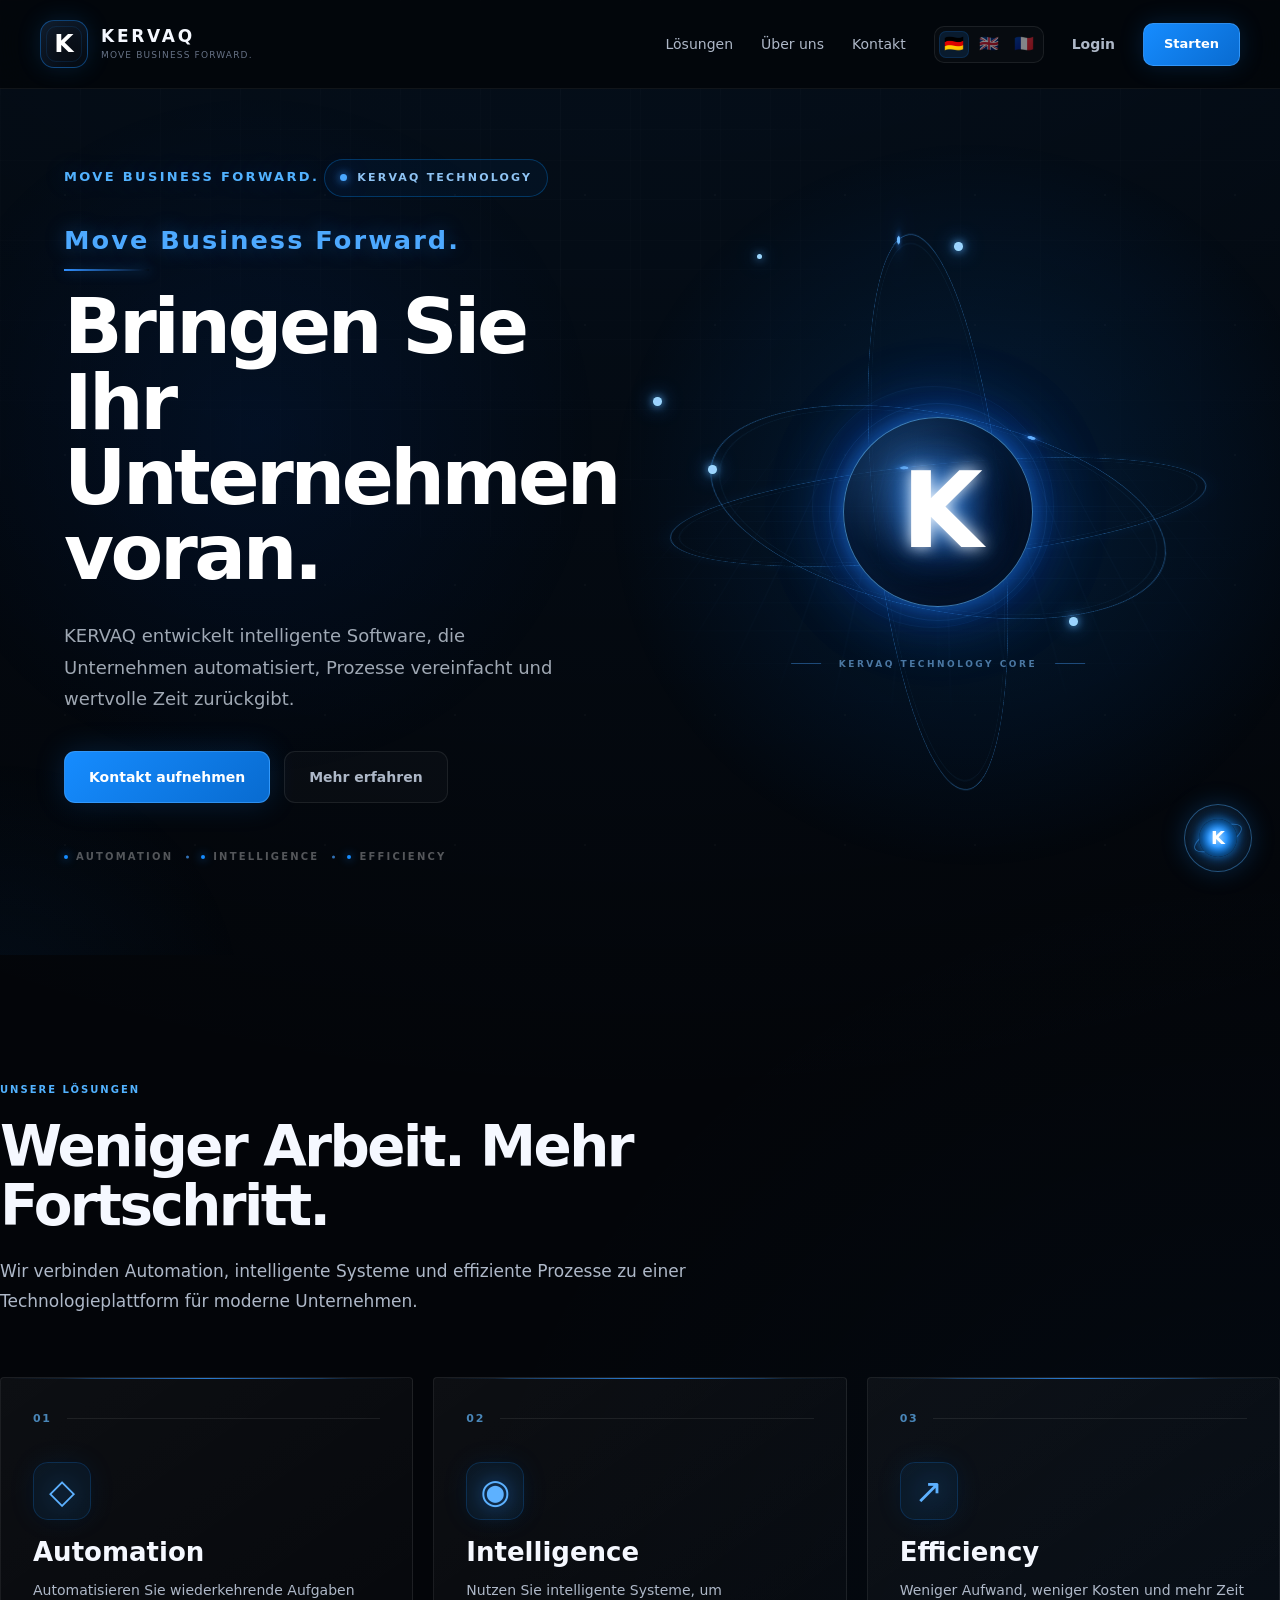
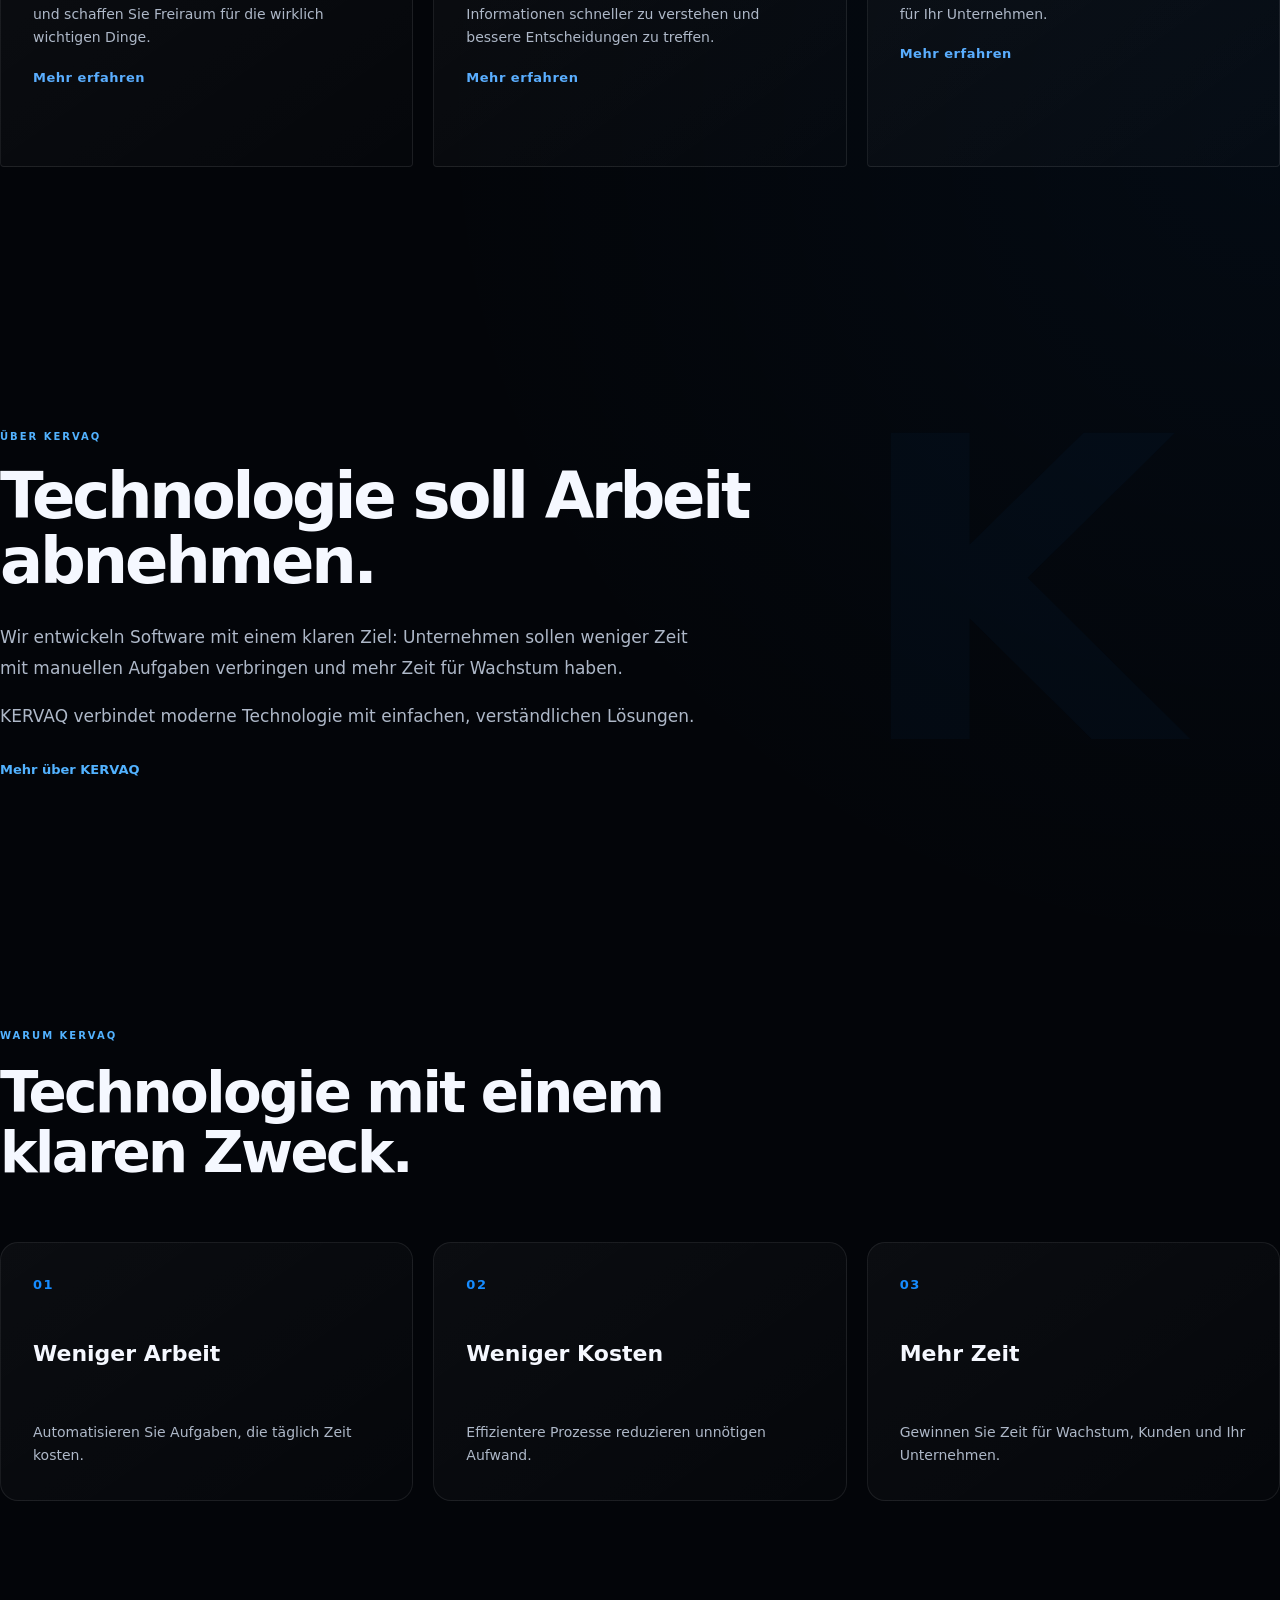
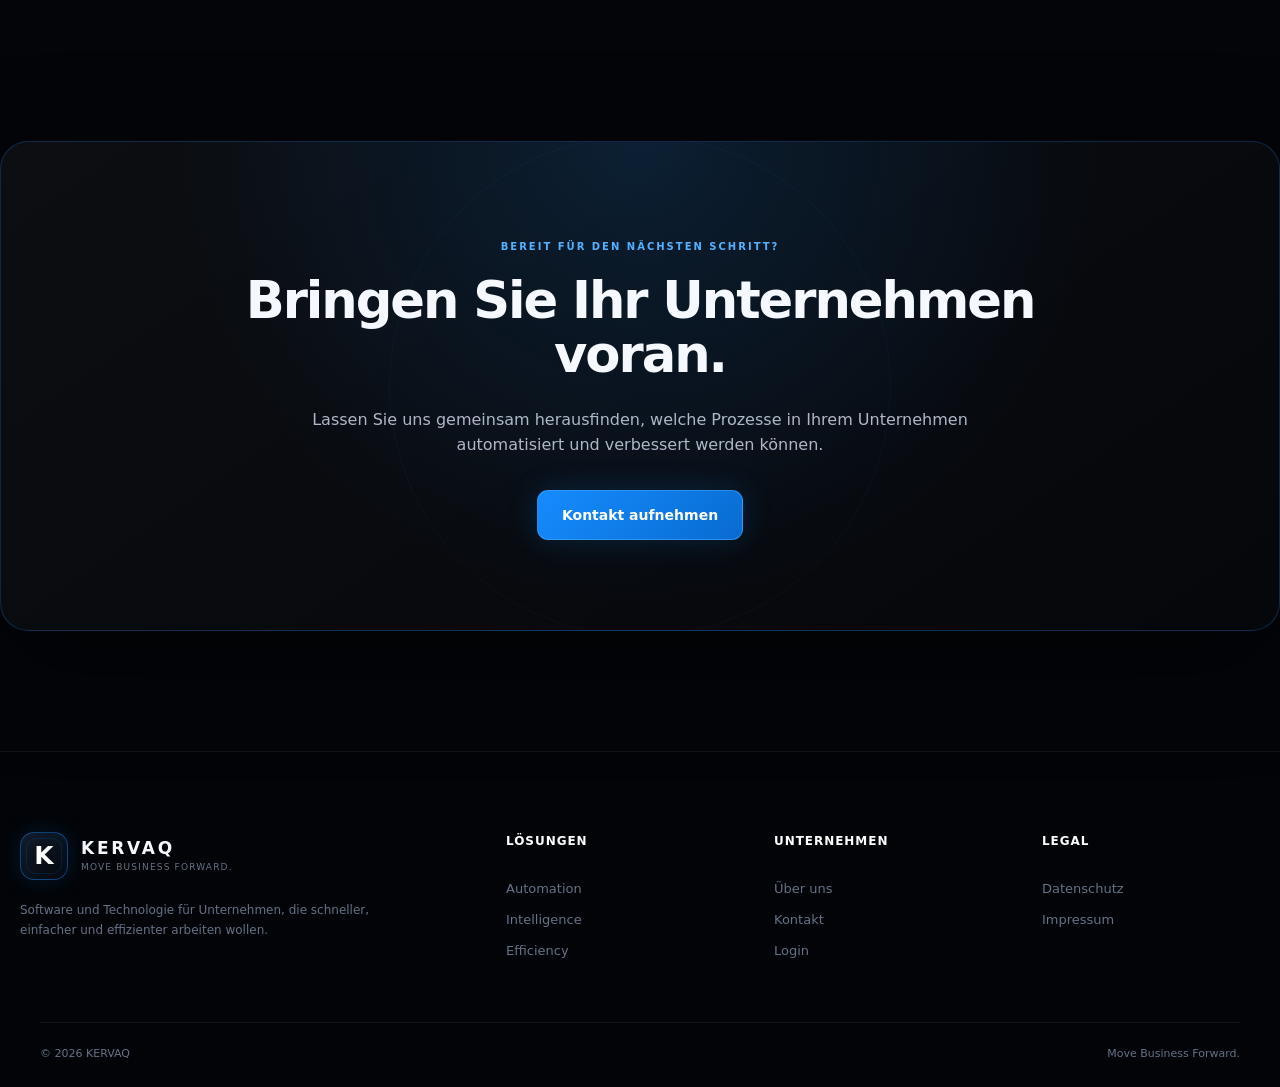
==== commit 6a917d37: "Update index.html" ====
--- a/index.html
+++ b/index.html
@@ -316,7 +316,6 @@
             animation: orbitThree 15s linear infinite;
         }
 
-        /* zusätzliche Orbitlinien */
         .ring-one::after,
         .ring-two::after,
         .ring-three::after {
@@ -544,7 +543,6 @@
 
         /* =========================================================
            HOMEPAGE CARDS
-           Nutzt vorhandene globale KERVAQ-Struktur
         ========================================================= */
 
         .cards-grid .card {
@@ -666,7 +664,7 @@
         }
 
         /* =========================================================
-           FOOTER KOMPATIBEL MIT VORHANDENEM DESIGN
+           FOOTER
         ========================================================= */
 
         .footer-container {
@@ -682,6 +680,179 @@
         }
 
         /* =========================================================
+           KERVAQ AI — NEUES LOGO
+        ========================================================= */
+
+        .ai-open {
+            position: fixed;
+            right: 28px;
+            bottom: 28px;
+            z-index: 900;
+
+            width: 68px;
+            height: 68px;
+
+            display: flex;
+            align-items: center;
+            justify-content: center;
+
+            padding: 0;
+
+            border: 1px solid rgba(69, 168, 255, 0.45);
+            border-radius: 50%;
+
+            background:
+                radial-gradient(
+                    circle at 50% 45%,
+                    rgba(69, 168, 255, 0.18),
+                    #0b1018 52%,
+                    #05070b 100%
+                );
+
+            color: #ffffff;
+            cursor: pointer;
+
+            overflow: hidden;
+
+            box-shadow:
+                0 0 25px rgba(22, 140, 255, 0.22),
+                inset 0 0 18px rgba(22, 140, 255, 0.08);
+
+            transition:
+                width 0.35s ease,
+                border-radius 0.35s ease,
+                transform 0.25s ease,
+                box-shadow 0.25s ease;
+        }
+
+        .ai-core {
+            position: relative;
+
+            width: 38px;
+            height: 38px;
+
+            flex-shrink: 0;
+
+            display: grid;
+            place-items: center;
+
+            border-radius: 50%;
+
+            background:
+                radial-gradient(
+                    circle,
+                    #45a8ff 0%,
+                    #168cff 32%,
+                    #0b4f91 60%,
+                    #07101a 100%
+                );
+
+            box-shadow:
+                0 0 12px rgba(22, 140, 255, 0.7),
+                0 0 28px rgba(22, 140, 255, 0.35);
+
+            z-index: 2;
+        }
+
+        .ai-core-k {
+            font-size: 18px;
+            font-weight: 900;
+            line-height: 1;
+
+            color: #ffffff;
+
+            text-shadow:
+                0 0 8px rgba(255, 255, 255, 0.8),
+                0 0 18px rgba(69, 168, 255, 0.8);
+        }
+
+        .ai-orbit {
+            position: absolute;
+
+            width: 52px;
+            height: 20px;
+
+            border: 1px solid rgba(69, 168, 255, 0.5);
+            border-radius: 50%;
+
+            transform: rotate(-25deg);
+
+            animation: aiOrbit 5s linear infinite;
+
+            box-shadow:
+                0 0 10px rgba(22, 140, 255, 0.2);
+        }
+
+        .ai-orbit::after {
+            content: "";
+
+            position: absolute;
+
+            width: 5px;
+            height: 5px;
+
+            top: -3px;
+            left: 50%;
+
+            border-radius: 50%;
+
+            background: #45a8ff;
+
+            box-shadow:
+                0 0 8px #45a8ff,
+                0 0 16px rgba(69, 168, 255, 0.8);
+        }
+
+        .ai-label {
+            max-width: 0;
+
+            margin-left: 0;
+
+            opacity: 0;
+
+            white-space: nowrap;
+
+            font-size: 12px;
+            font-weight: 800;
+            letter-spacing: 0.08em;
+
+            transition:
+                max-width 0.35s ease,
+                opacity 0.2s ease,
+                margin 0.35s ease;
+        }
+
+        .ai-open:hover {
+            width: 170px;
+
+            border-radius: 36px;
+
+            transform: translateY(-3px);
+
+            box-shadow:
+                0 0 40px rgba(22, 140, 255, 0.38),
+                inset 0 0 20px rgba(22, 140, 255, 0.1);
+        }
+
+        .ai-open:hover .ai-label {
+            max-width: 100px;
+
+            margin-left: 10px;
+
+            opacity: 1;
+        }
+
+        @keyframes aiOrbit {
+            from {
+                transform: rotate(-25deg) rotate(0deg);
+            }
+
+            to {
+                transform: rotate(-25deg) rotate(360deg);
+            }
+        }
+
+        /* =========================================================
            RESPONSIVE
         ========================================================= */
 
@@ -739,6 +910,44 @@
 
             .footer-container {
                 grid-template-columns: 1fr 1fr;
+            }
+        }
+
+        @media (max-width: 800px) {
+
+            .ai-open {
+                right: 18px;
+                bottom: 18px;
+
+                width: 58px;
+                height: 58px;
+            }
+
+            .ai-core {
+                width: 34px;
+                height: 34px;
+            }
+
+            .ai-core-k {
+                font-size: 16px;
+            }
+
+            .ai-orbit {
+                width: 46px;
+                height: 18px;
+            }
+
+            .ai-open:hover {
+                width: 58px;
+                height: 58px;
+
+                border-radius: 50%;
+
+                transform: translateY(-2px);
+            }
+
+            .ai-open:hover .ai-label {
+                display: none;
             }
         }
 
@@ -993,8 +1202,6 @@
             <div class="hero-layout">
 
 
-                <!-- HERO TEXT -->
-
                 <div class="hero-content">
 
                     <div class="hero-badge">
@@ -1049,27 +1256,17 @@
 
                     <div class="hero-meta">
 
-                        <span>
-                            AUTOMATION
-                        </span>
-
-                        <span>
-                            INTELLIGENCE
-                        </span>
-
-                        <span>
-                            EFFICIENCY
-                        </span>
+                        <span>AUTOMATION</span>
+
+                        <span>INTELLIGENCE</span>
+
+                        <span>EFFICIENCY</span>
 
                     </div>
 
                 </div>
 
 
-                <!-- =================================
-                     KERVAQ TECHNOLOGY CORE
-                ================================== -->
-
                 <div class="hero-visual">
 
                     <div class="tech-core">
@@ -1078,17 +1275,12 @@
 
                         <div class="core-glow"></div>
 
-
-                        <!-- ORBITEN -->
-
                         <div class="ring ring-one"></div>
 
                         <div class="ring ring-two"></div>
 
                         <div class="ring ring-three"></div>
 
-
-                        <!-- ZENTRALES K -->
 
                         <div class="core">
 
@@ -1099,8 +1291,6 @@
                         </div>
 
 
-                        <!-- ORBIT-PARTIKEL -->
-
                         <div class="orbit-dot dot-one"></div>
 
                         <div class="orbit-dot dot-two"></div>
@@ -1111,8 +1301,6 @@
 
                         <div class="orbit-dot dot-five"></div>
 
-
-                        <!-- BESCHRIFTUNG -->
 
                         <div class="core-label">
                             KERVAQ TECHNOLOGY CORE
@@ -1162,7 +1350,6 @@
 
 
             <div class="cards-grid">
-
 
                 <article class="card">
 
@@ -1400,7 +1587,6 @@
 
             <div class="features-grid">
 
-
                 <article class="feature">
 
                     <span class="feature-number">
@@ -1518,9 +1704,15 @@
         aria-label="KERVAQ AI öffnen"
     >
 
-        <span class="ai-pulse"></span>
-
-        KERVAQ AI
+        <span class="ai-orbit"></span>
+
+        <span class="ai-core">
+            <span class="ai-core-k">K</span>
+        </span>
+
+        <span class="ai-label">
+            KERVAQ AI
+        </span>
 
     </button>
 
@@ -1595,7 +1787,6 @@
 
         <div class="footer-container">
 
-
             <div class="footer-brand">
 
                 <a href="index.html" class="brand">
